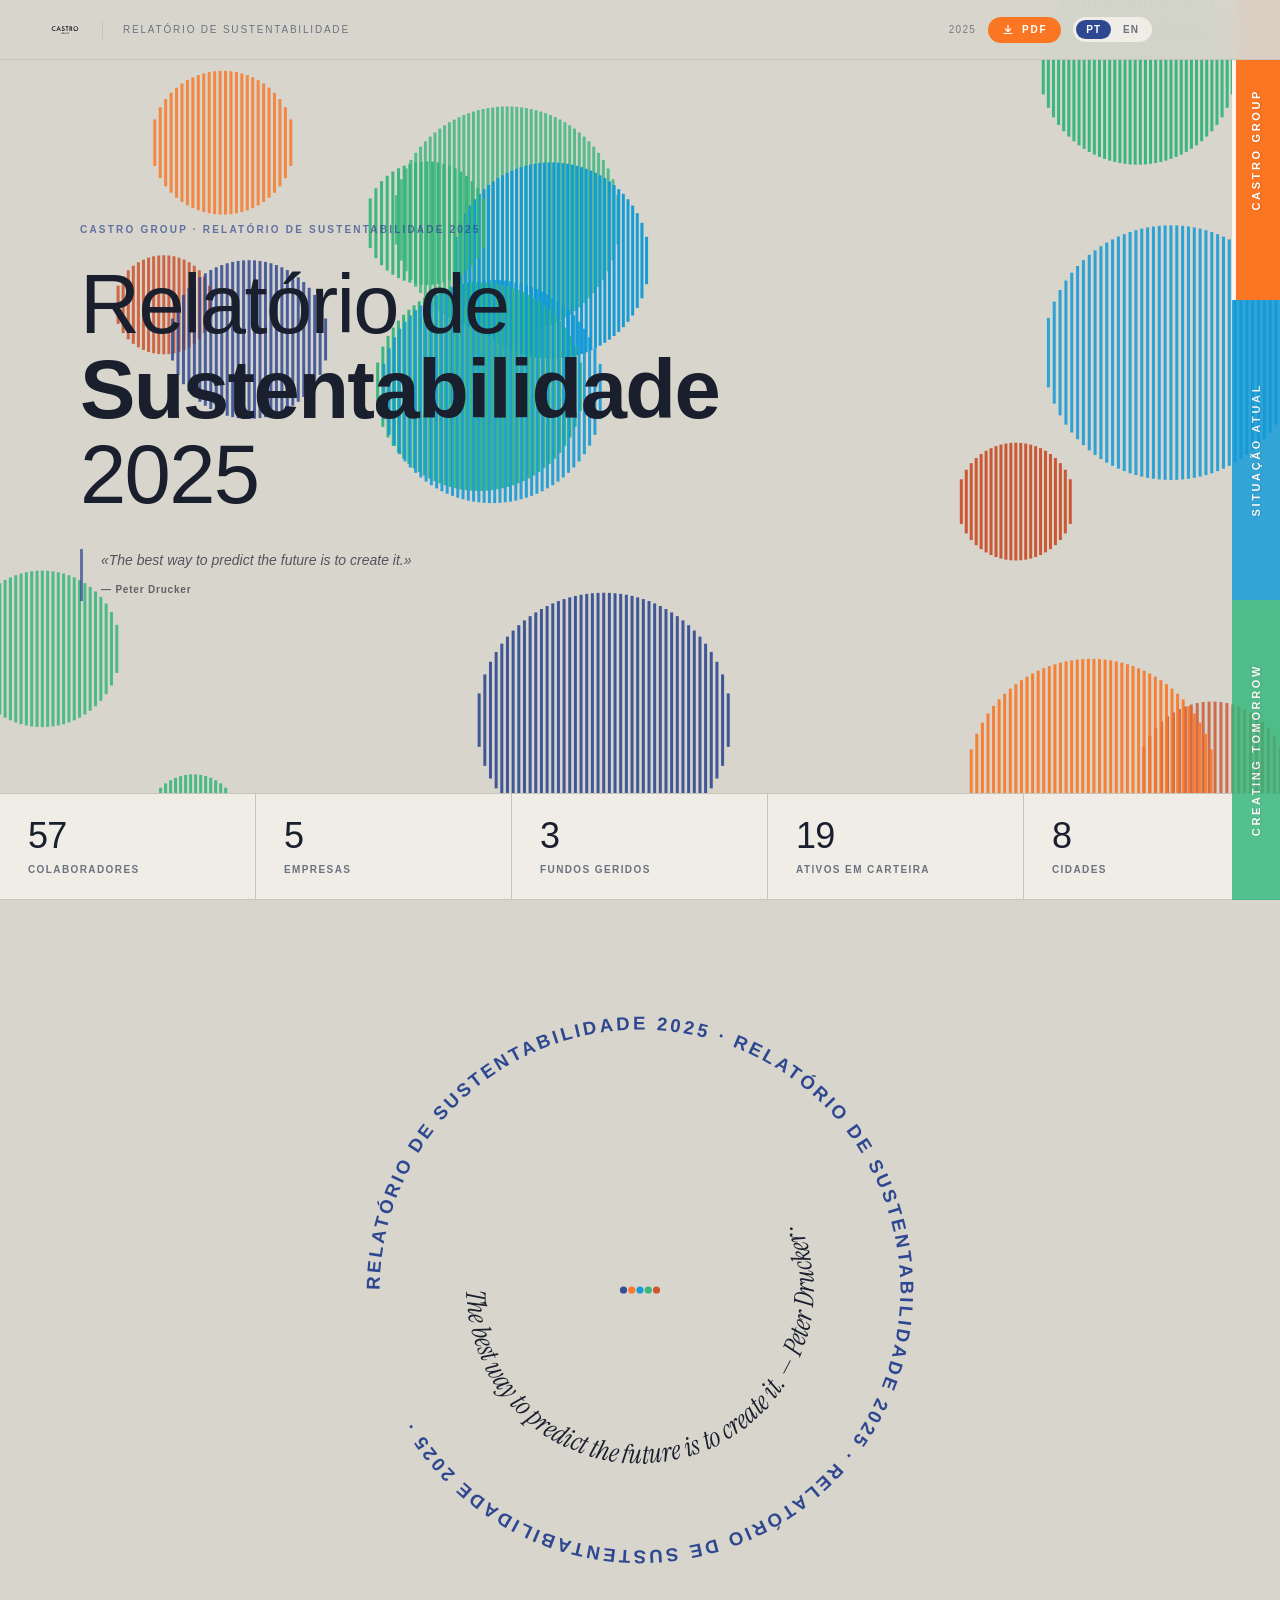
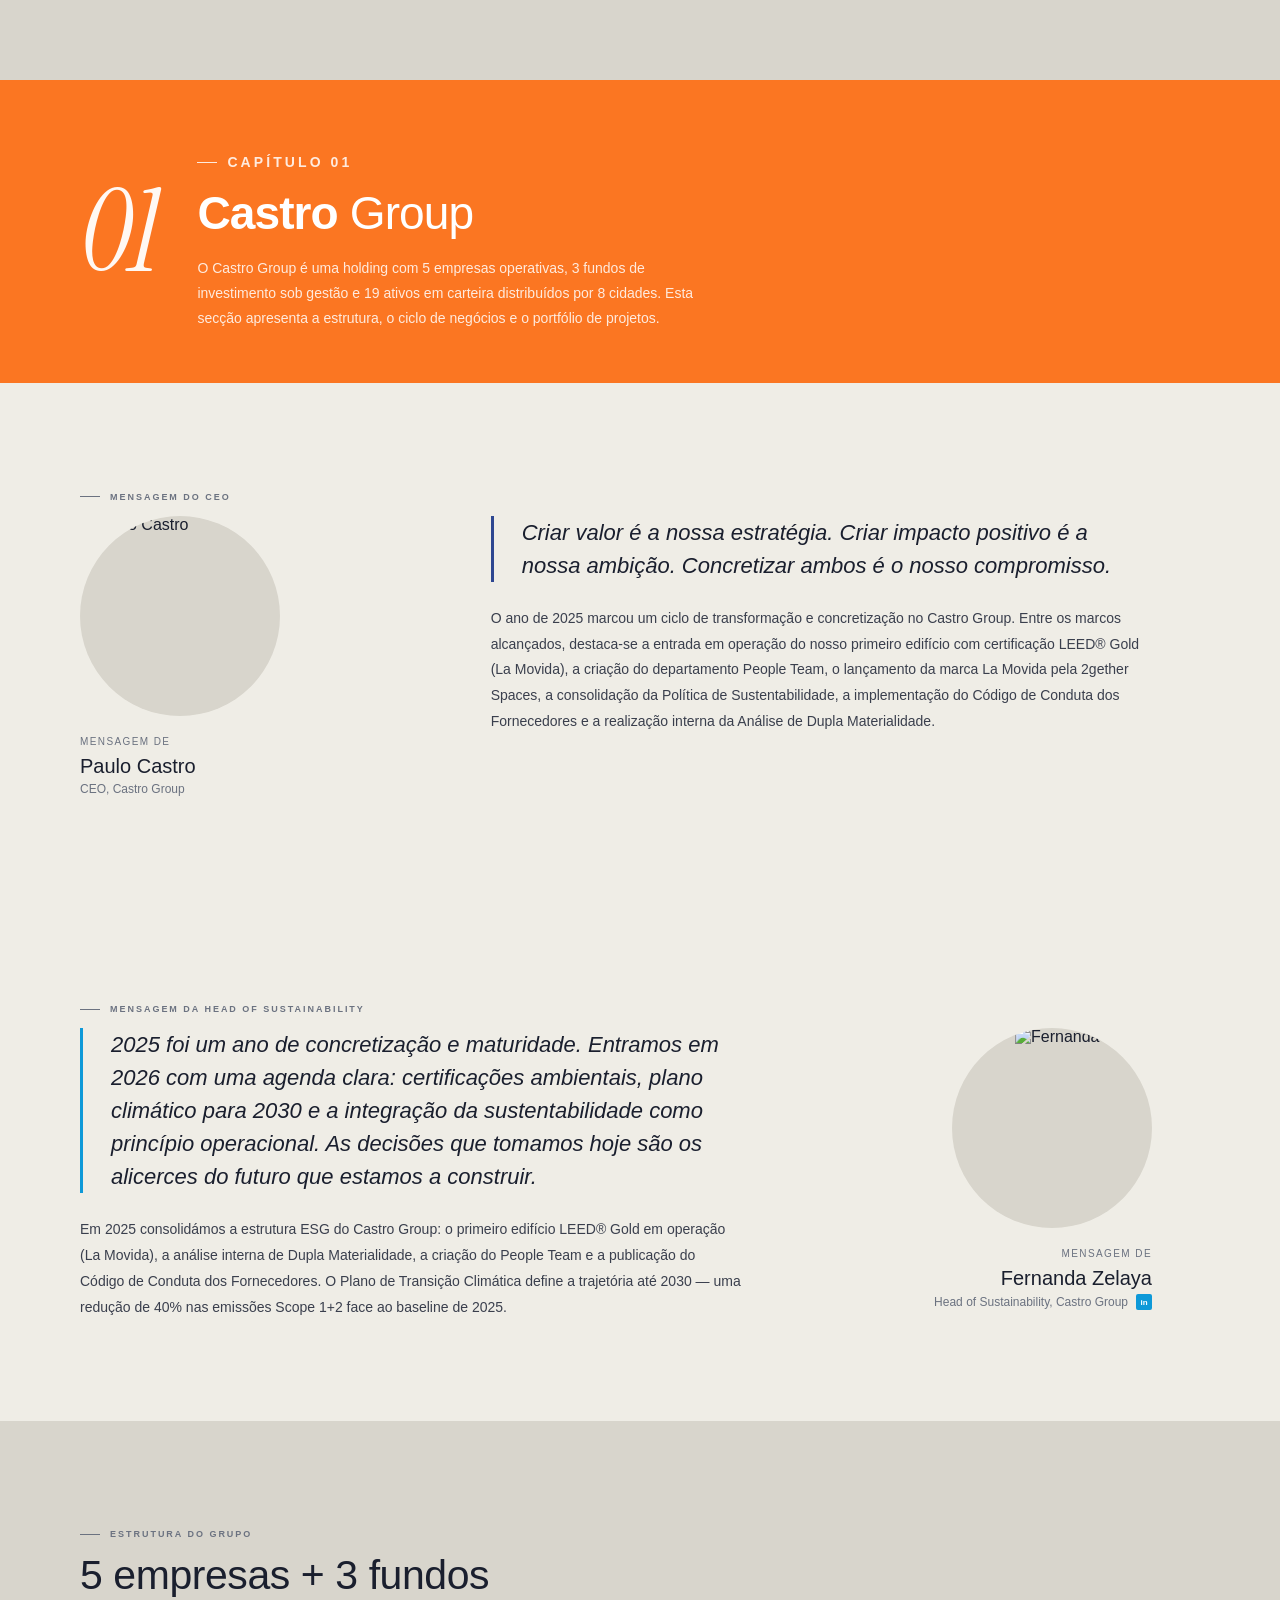
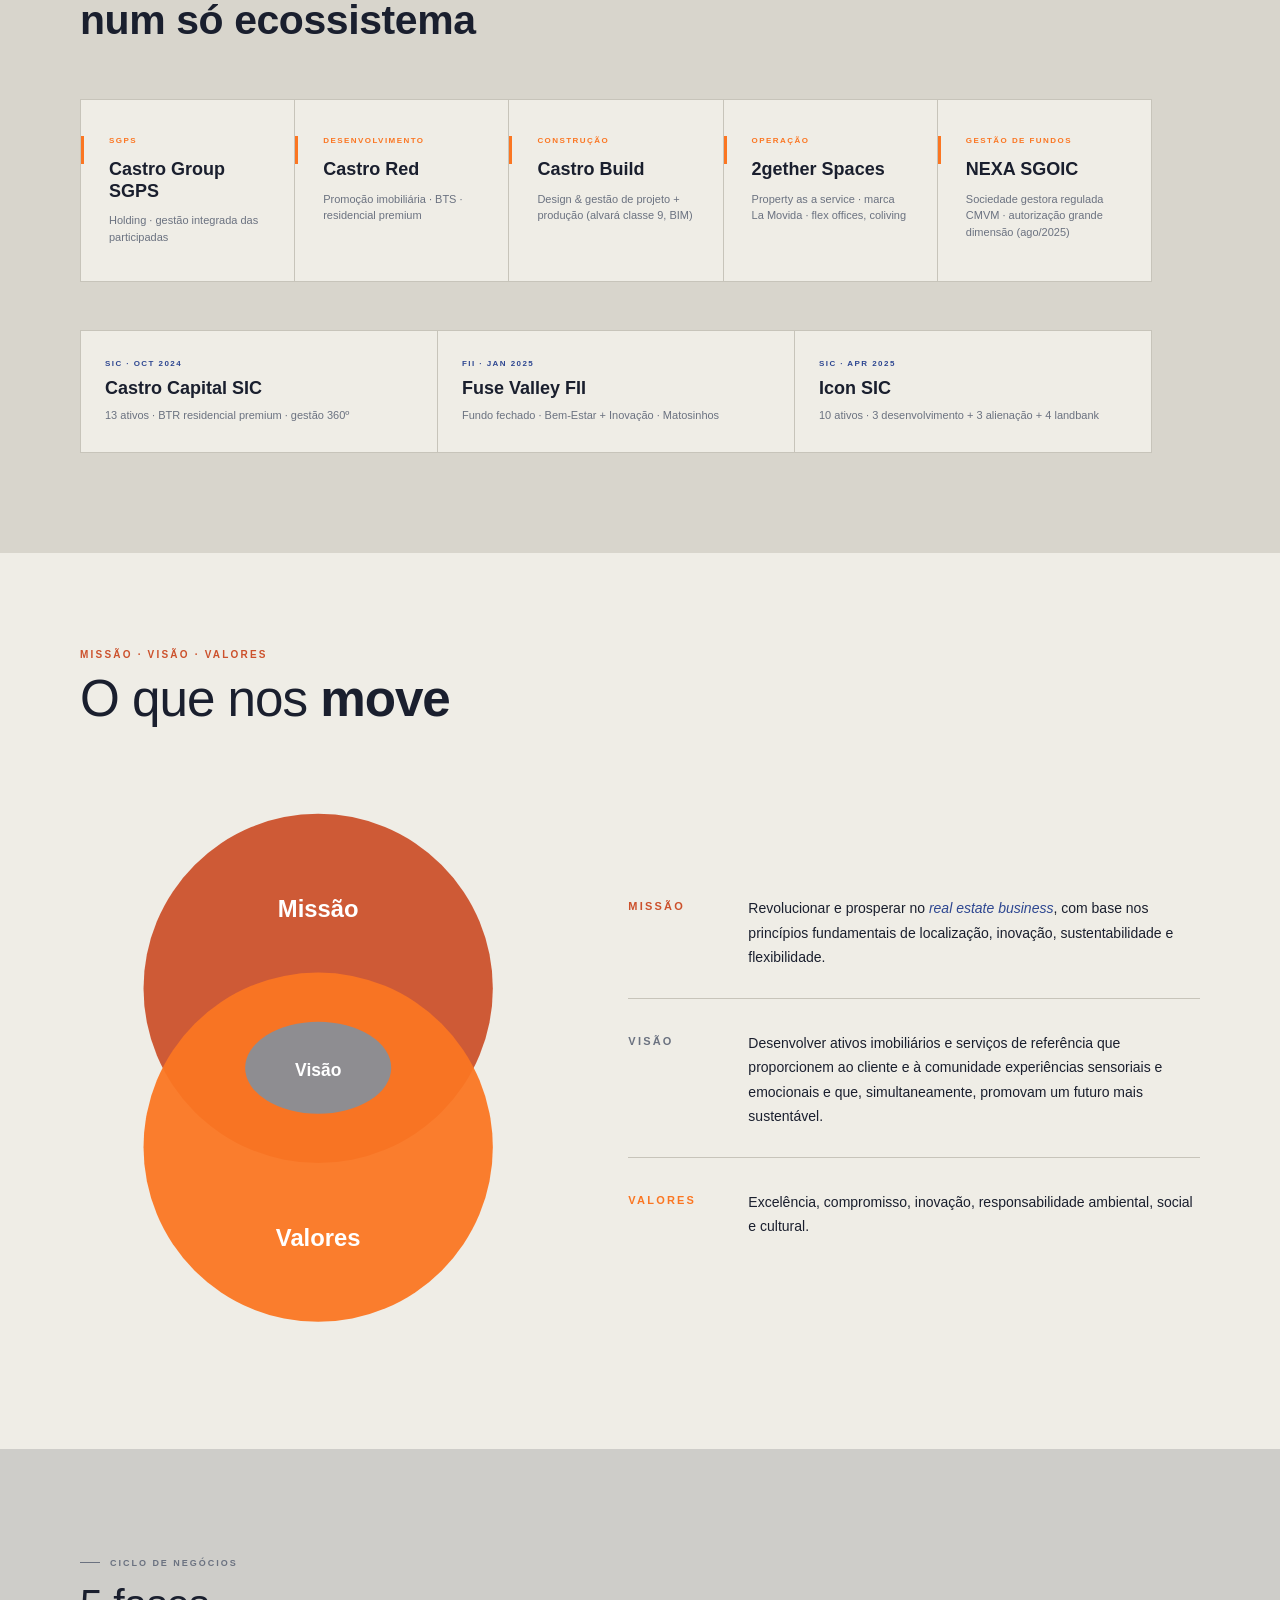
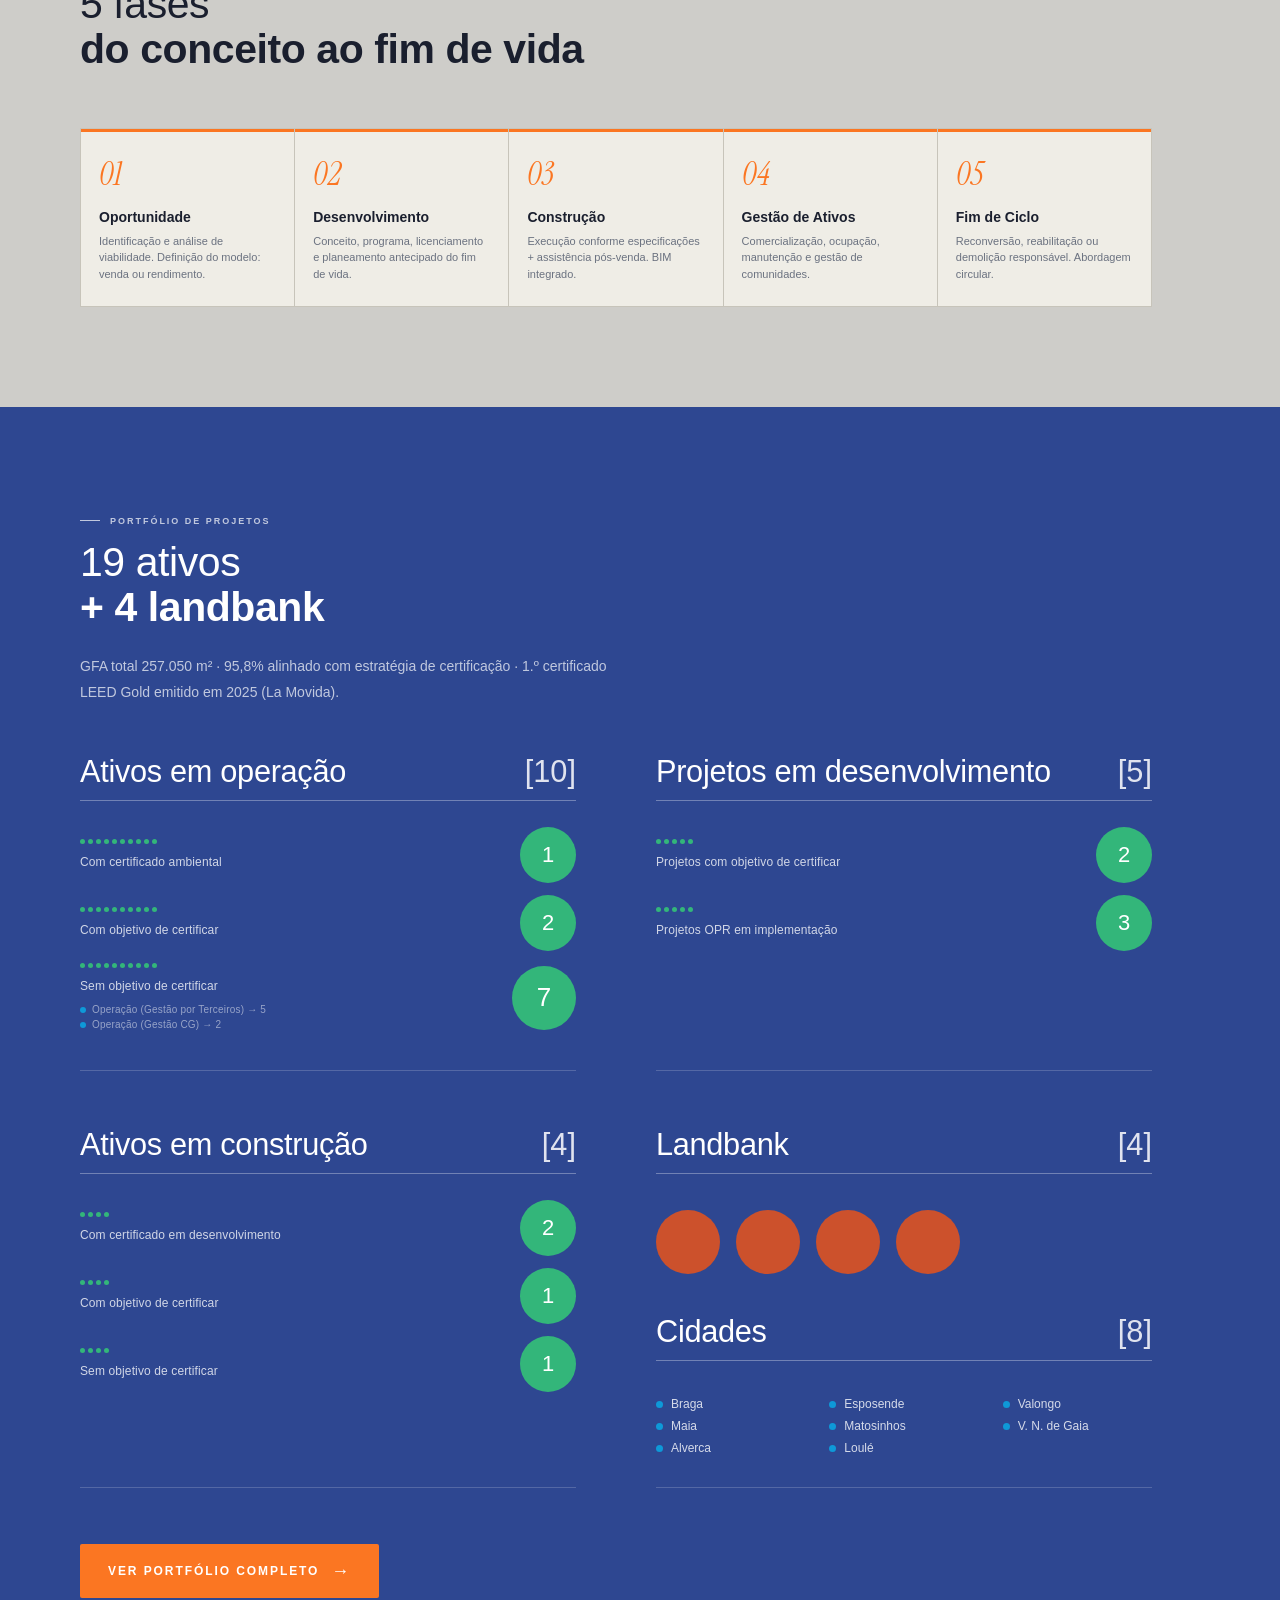
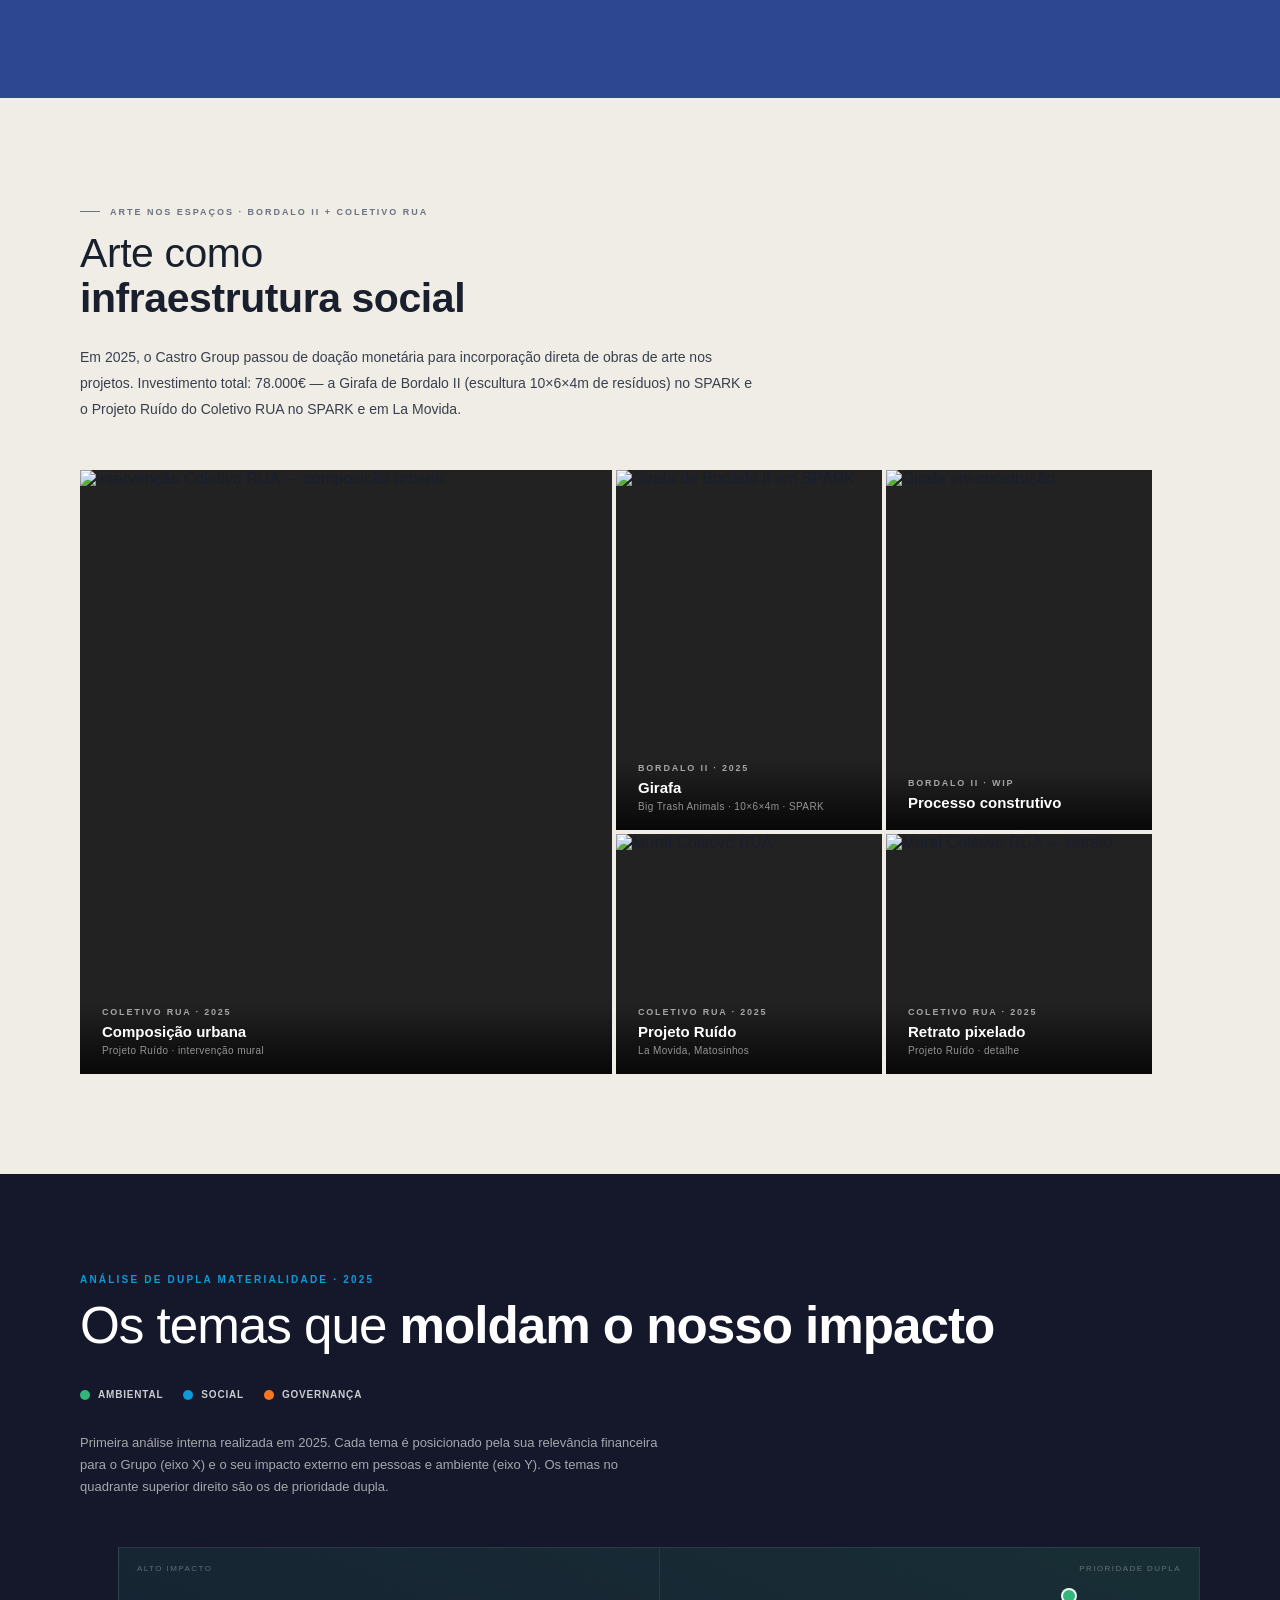
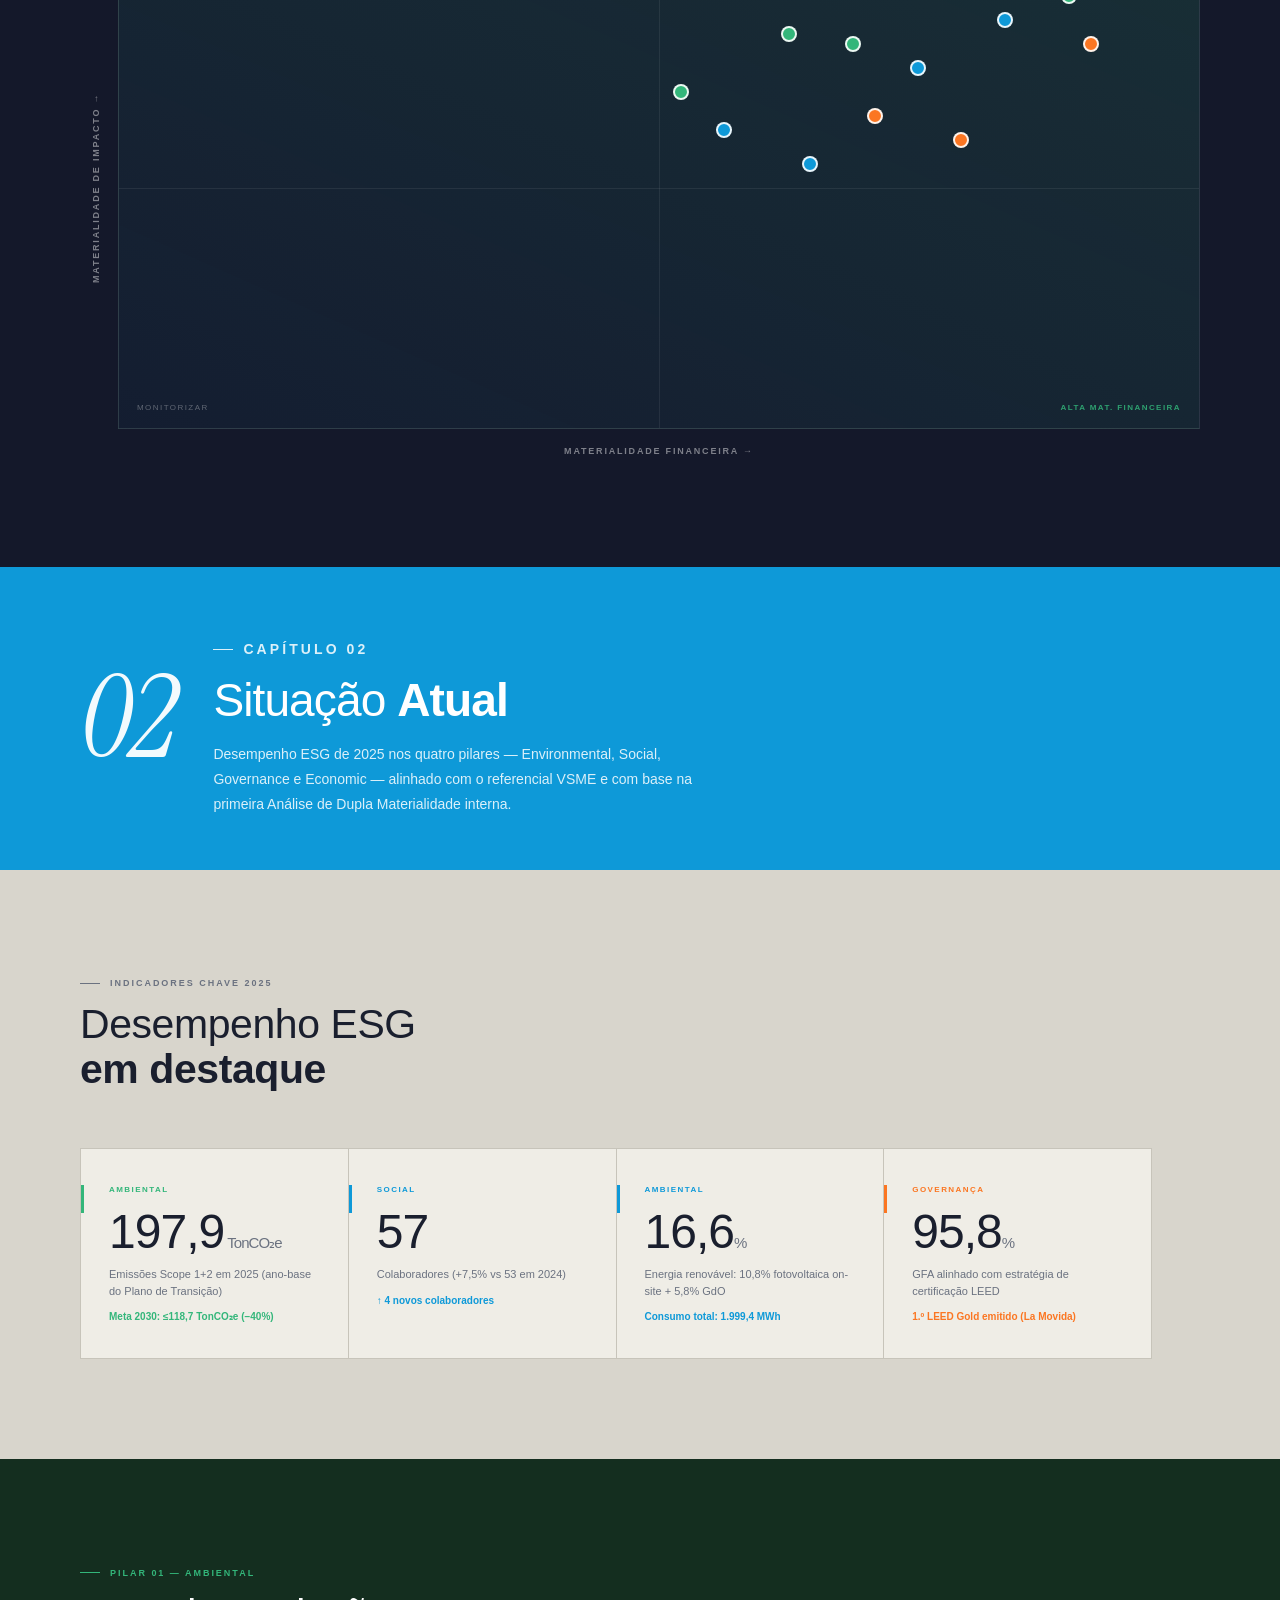
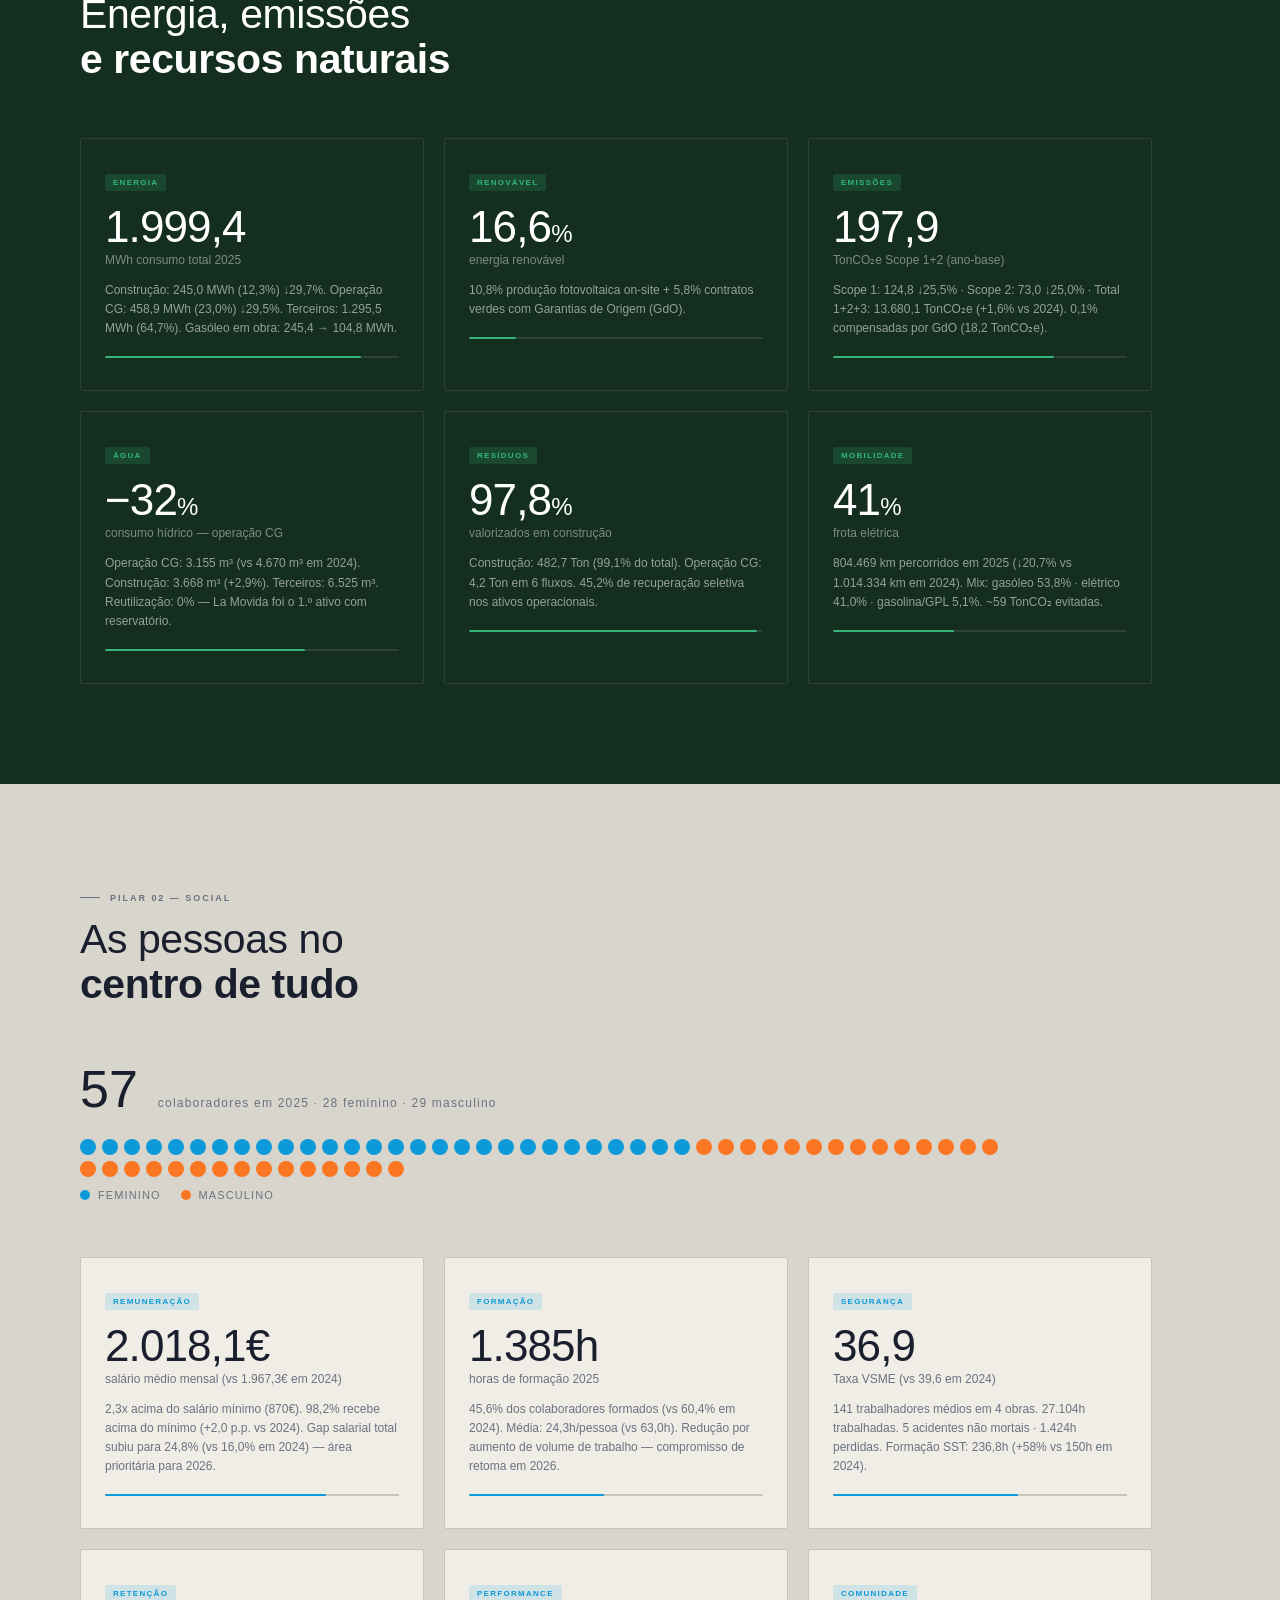
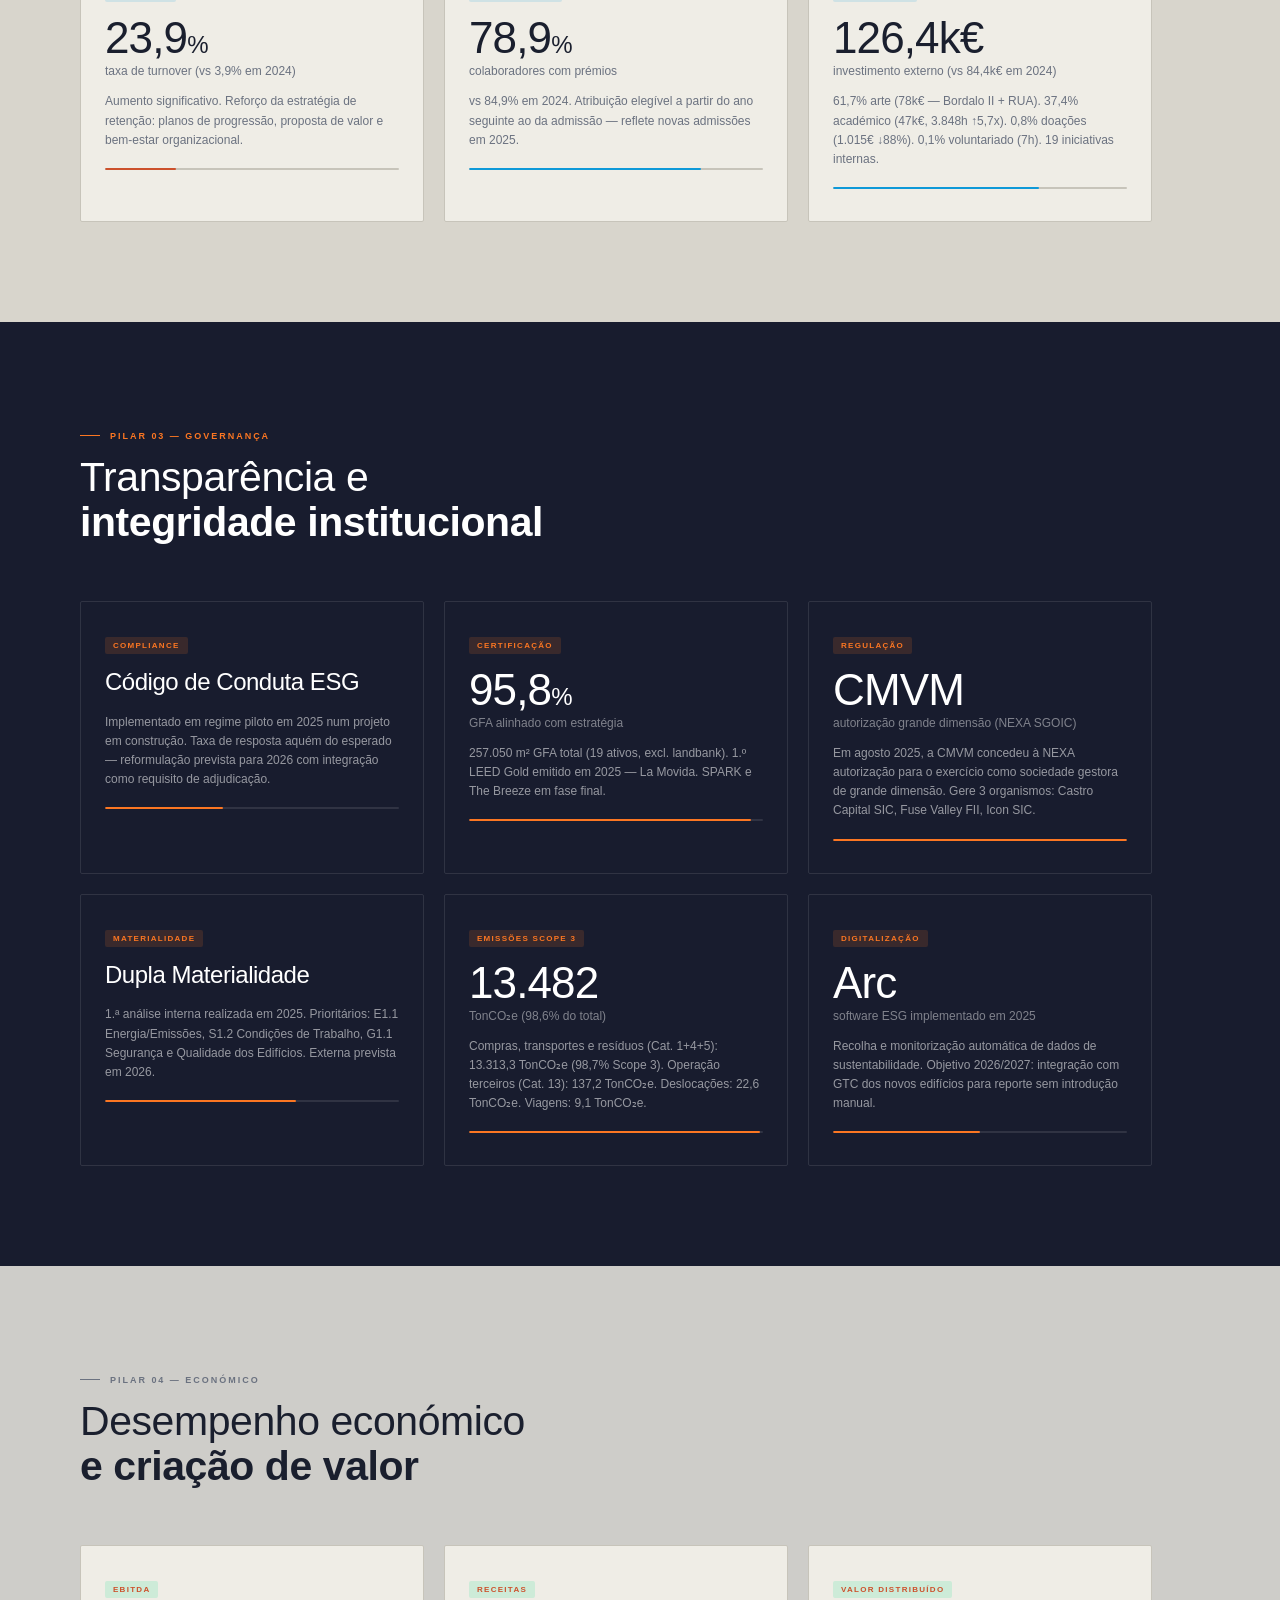
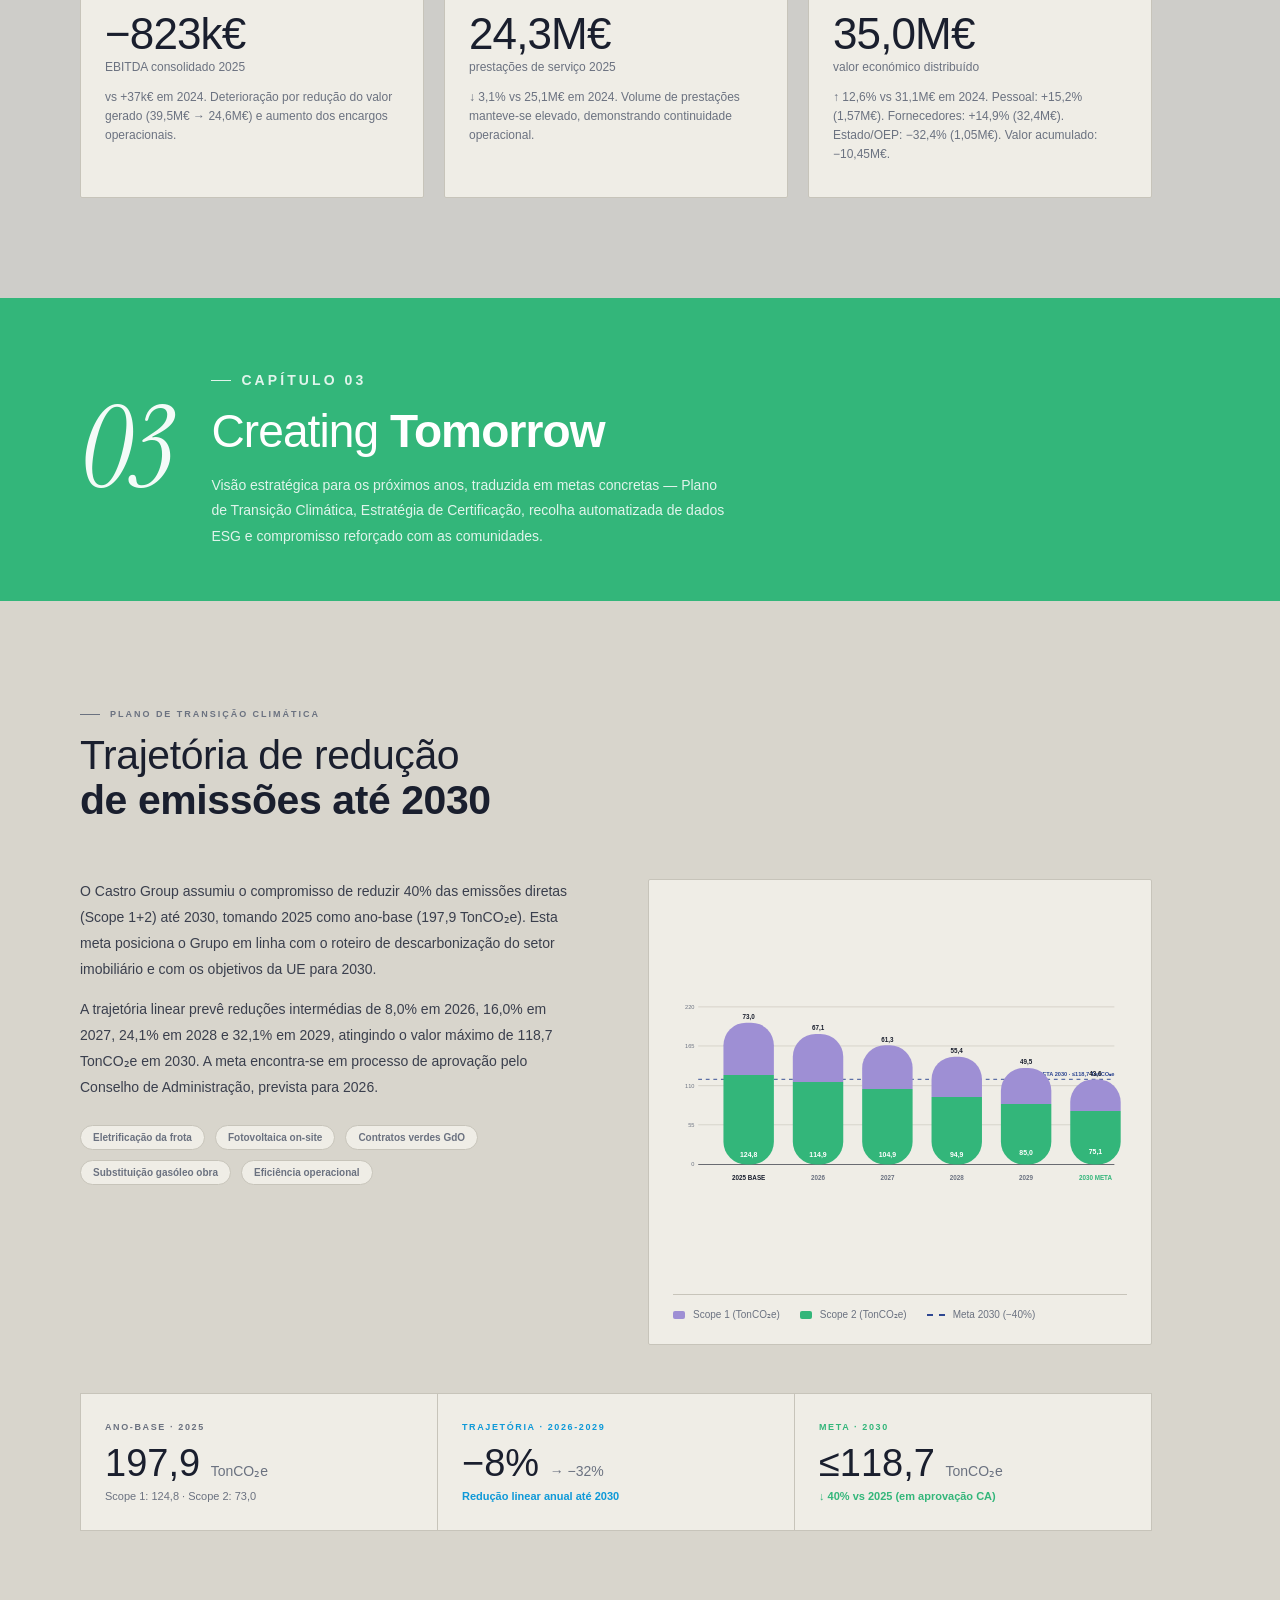
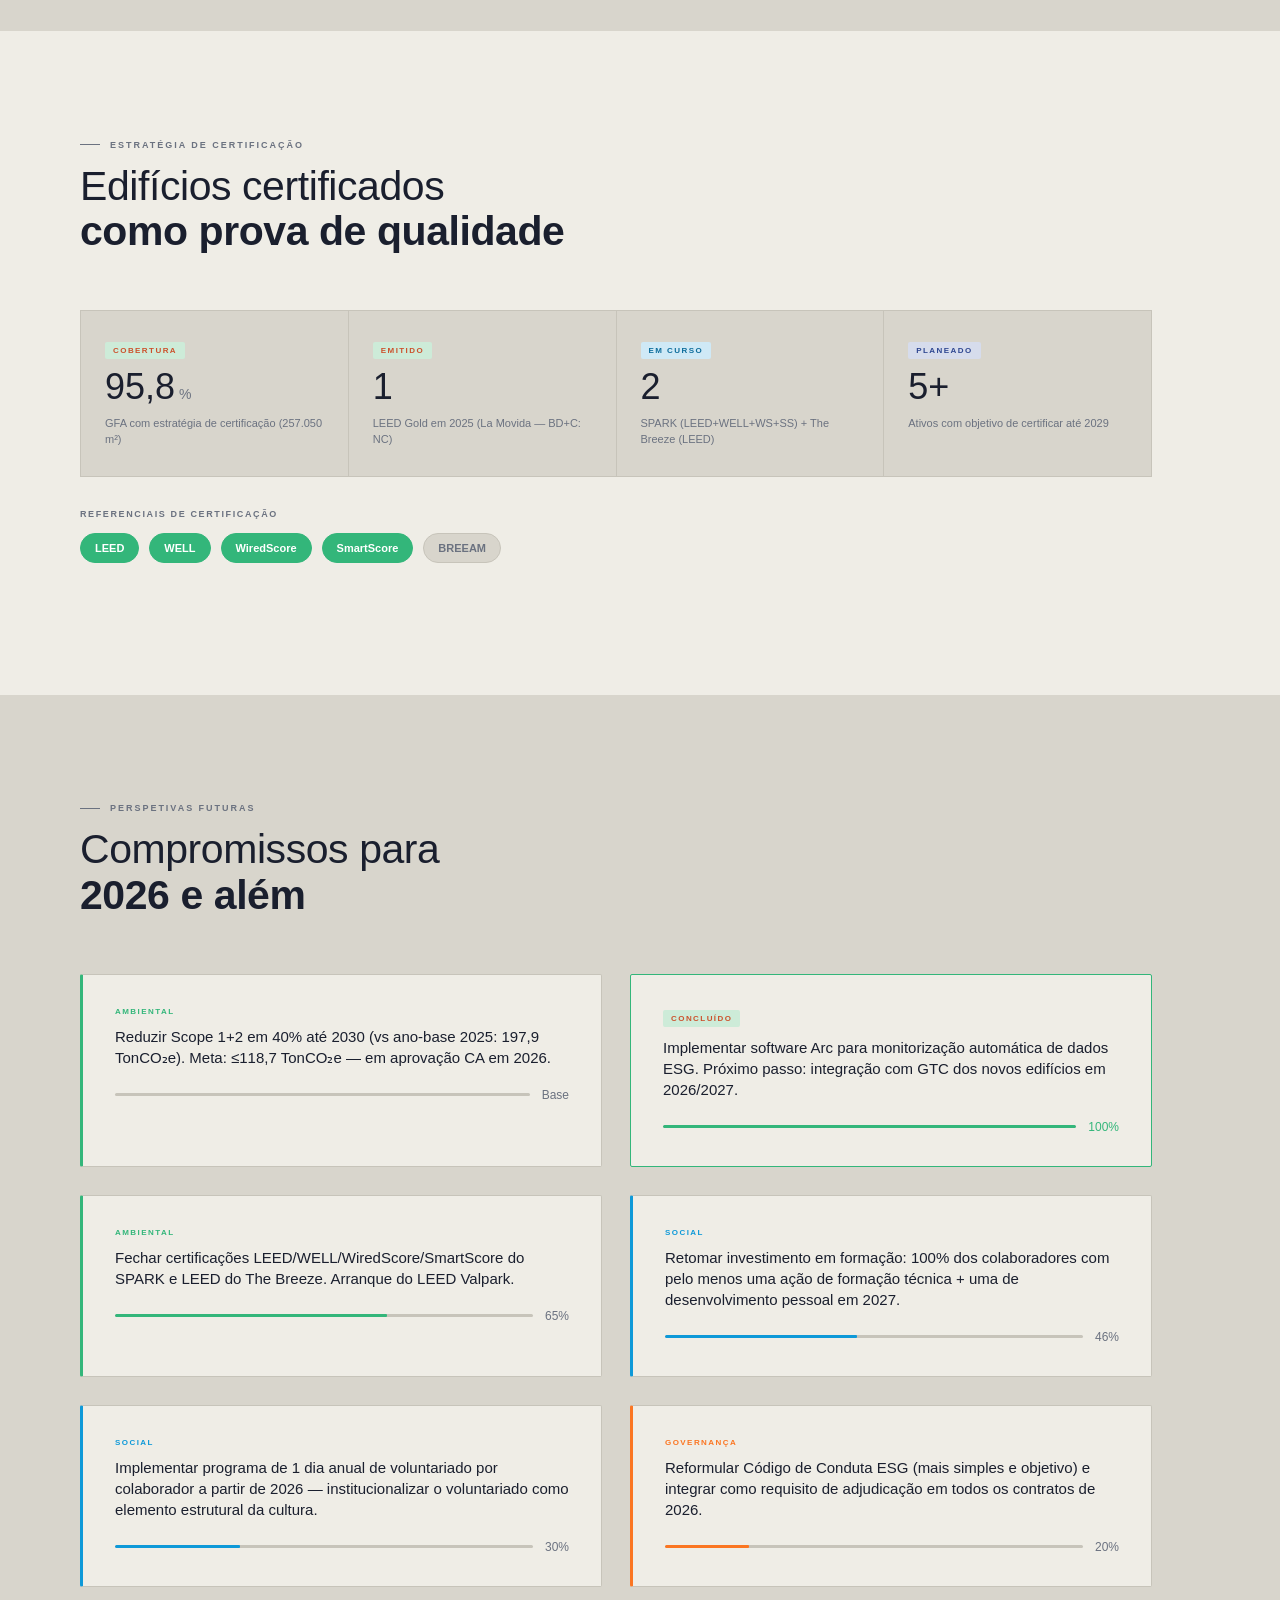
==== index-v2.html @ 4d0da0a4 "RS26 expansion: orbits, portfolio macro, pausa stage, MVV, content fixes Brand decisions resolved (B" ====
<!DOCTYPE html>
<html lang="pt">
<head>
<meta charset="UTF-8">
<meta name="viewport" content="width=device-width, initial-scale=1.0">
<title>Castro Group — Relatório de Sustentabilidade 2025</title>
<meta name="description" content="Relatório de Sustentabilidade 2025 do Castro Group. Estratégia ESG, plano de transição climática e portfólio certificado.">
<meta property="og:title" content="Castro Group — Relatório de Sustentabilidade 2025">
<meta property="og:description" content="Criar valor é a nossa estratégia. Criar impacto positivo é a nossa ambição.">
<meta property="og:type" content="website">
<link rel="preconnect" href="https://fonts.googleapis.com" crossorigin>
<link href="https://fonts.googleapis.com/css2?family=Instrument+Serif:ital@0;1&display=swap" rel="stylesheet">
<style>
/* ============================================================================
   CASTRO GROUP — RS26 DESIGN TOKENS
   Based on: uploads/brand guidelines/colors_and_type.css (May 2026)
   ========================================================================= */
*,*::before,*::after{box-sizing:border-box;margin:0;padding:0}

:root {
  /* BRAND FLAG */
  --cg-navy:     #2E4791;
  --cg-orange:   #FB7622;
  --cg-cyan:     #0E99D8;
  --cg-green:    #33B67A;
  --cg-rust:     #CC512C;

  /* NEUTRALS */
  --cg-putty:    #D8D5CC;
  --cg-putty-2:  #CECDC9;
  --cg-bone:     #EFEDE6;
  --cg-ink:      #1A1F2E;
  --cg-mid:      #6B7280;
  --cg-border:   #C7C4BA;
  --cg-border-soft: rgba(46, 71, 145, 0.18);

  /* DARK */
  --cg-dark:        #2E4791;
  --cg-dark-deep:   #1F3170;
  --cg-dark-ink:    #14182A;

  /* TAGS */
  --cg-tag-orange-bg: #FBE3D2; --cg-tag-orange-fg: #B0451A;
  --cg-tag-cyan-bg:   #CFE9F6; --cg-tag-cyan-fg:   #0C6C9B;
  --cg-tag-green-bg:  #CDEBD8; --cg-tag-green-fg:  #1D7E4F;
  --cg-tag-navy-bg:   #D6DCEC; --cg-tag-navy-fg:   #2E4791;
  --cg-tag-rust-bg:   #F0D2C5; --cg-tag-rust-fg:   #8E3A1F;

  /* ESG pillar tokens (remapped to RS26 flag in 2026 — legacy purple/lavender retired) */
  --cg-esg-social:     #0E99D8;  /* was #7C4DDB purple → now cg-cyan */
  --cg-esg-governance: #FB7622;  /* was #9E8FD4 lavender → now cg-orange */
  --cg-esg-economic:   #CC512C;  /* was #007A4A dark green → now cg-rust */

  /* MOTION */
  --cg-ease: cubic-bezier(0.4, 0, 0.2, 1);
  --cg-dur-fast: 0.15s;
  --cg-dur-base: 0.30s;
  --cg-dur-slow: 0.70s;
  --cg-dur-bar:  1.40s;
}

html { scroll-behavior: smooth; }
body {
  font-family: 'Helvetica Neue', Helvetica, Arial, sans-serif;
  background: var(--cg-putty);
  color: var(--cg-ink);
  overflow-x: hidden;
  -webkit-font-smoothing: antialiased;
}

/* ── NAV ───────────────────────────────────────────────────────────────── */
nav {
  position: fixed; top: 0; left: 0; right: 0; z-index: 100;
  display: flex; align-items: center; justify-content: space-between;
  padding: 0 48px; height: 60px;
  background: rgba(216, 213, 204, 0.94);
  backdrop-filter: blur(12px);
  border-bottom: 1px solid var(--cg-border);
  transition: all 0.3s;
}
nav.over-dark {
  background: rgba(46, 71, 145, 0.92);
  border-bottom-color: rgba(255,255,255,0.08);
}
nav.over-dark .nav-wordmark,
nav.over-dark .nav-year { color: #fff; }

.nav-left { display: flex; align-items: center; gap: 20px; }
.nav-logo { height: 34px; width: auto; display: block; }
nav.over-dark .nav-logo { filter: brightness(0) invert(1); }
.nav-sep { width: 1px; height: 18px; background: var(--cg-border); }
nav.over-dark .nav-sep { background: rgba(255,255,255,0.2); }
.nav-wordmark {
  font-size: 10px; letter-spacing: 0.18em; text-transform: uppercase;
  font-weight: 500; color: var(--cg-mid); white-space: nowrap;
}

.nav-right { display: flex; align-items: center; gap: 12px; }
.nav-pdf {
  display: inline-flex; align-items: center; gap: 8px;
  padding: 7px 14px; border-radius: 18px;
  background: var(--cg-orange); color: #fff;
  text-decoration: none;
  font-size: 10px; font-weight: 700; letter-spacing: 0.18em;
  text-transform: uppercase;
  transition: background 0.2s var(--cg-ease), transform 0.2s var(--cg-ease);
}
.nav-pdf:hover { background: #E36410; transform: translateY(-1px); }
.nav-pdf svg { width: 12px; height: 12px; }
nav.over-dark .nav-pdf { background: rgba(255,255,255,0.92); color: var(--cg-navy); }
.nav-year { font-size: 10px; letter-spacing: 0.12em; opacity: 0.5; color: var(--cg-ink); }
.lang-toggle {
  display: flex; gap: 2px;
  background: var(--cg-bone); border-radius: 20px; padding: 3px;
}
nav.over-dark .lang-toggle { background: rgba(255,255,255,0.12); }
.lang-btn {
  font-size: 10px; font-weight: 600; letter-spacing: 0.1em; text-transform: uppercase;
  padding: 4px 10px; border-radius: 16px; border: none; cursor: pointer;
  background: transparent; color: var(--cg-mid);
  transition: all 0.2s;
}
.lang-btn.active { background: var(--cg-navy); color: #fff; }
nav.over-dark .lang-btn.active { background: #fff; color: var(--cg-navy); }

/* ── HERO — RS26 cover ─────────────────────────────────────────────────── */
#hero {
  background: var(--cg-putty);
  min-height: 100vh;
  position: relative;
  overflow: hidden;
  display: grid;
  grid-template-rows: 1fr auto;
}
#kaleidoscope {
  position: absolute; inset: 0;
  width: 100%; height: 100%;
  z-index: 0;
  pointer-events: none;
}
.hero-content {
  position: relative; z-index: 2;
  padding: 120px 80px 60px;
  display: flex; flex-direction: column;
  justify-content: center;
  max-width: 1100px;
}
.hero-eyebrow {
  font-size: 10px; font-weight: 600; letter-spacing: 0.22em;
  text-transform: uppercase; color: var(--cg-navy); opacity: 0.7;
  margin-bottom: 28px;
}
.hero-title {
  font-family: 'Helvetica Neue', Helvetica, Arial, sans-serif;
  font-size: clamp(48px, 6.5vw, 96px);
  font-weight: 300; line-height: 1.02; letter-spacing: -0.02em;
  color: var(--cg-ink);
  max-width: 900px;
  margin-bottom: 32px;
}
.hero-title strong { font-weight: 700; }
.hero-quote {
  font-size: 14px; line-height: 1.7; color: var(--cg-ink); opacity: 0.7;
  max-width: 380px; font-style: italic;
  border-left: 3px solid var(--cg-navy); padding-left: 18px;
  margin-bottom: 28px;
}
.hero-quote-attr {
  display: inline-block; margin-top: 8px;
  font-style: normal; font-weight: 600;
  font-size: 10px; letter-spacing: 0.08em; opacity: 0.9;
}

/* Hero stats strip — chapter rail handles chapter navigation now */
.hero-stats {
  position: relative; z-index: 2;
  display: grid; grid-template-columns: repeat(5, 1fr);
  background: var(--cg-bone);
  border-top: 1px solid var(--cg-border);
  border-bottom: 1px solid var(--cg-border);
}
.hero-stat {
  padding: 24px 28px;
  border-right: 1px solid var(--cg-border);
}
.hero-stat:last-child { border-right: none; }
.hero-stat-val {
  font-size: 36px; font-weight: 300; color: var(--cg-ink);
  line-height: 1; letter-spacing: -0.02em;
}
.hero-stat-label {
  font-size: 10px; font-weight: 600; letter-spacing: 0.14em;
  text-transform: uppercase; color: var(--cg-mid);
  margin-top: 10px;
}

/* ── SECTION COMMONS ───────────────────────────────────────────────────── */
.section {
  padding: 100px 80px;
  position: relative;
}
.section-inner { max-width: 1240px; margin: 0 auto; }
.section.bone { background: var(--cg-bone); }
.section.putty-2 { background: var(--cg-putty-2); }
.section.navy { background: var(--cg-navy); color: #fff; }
.section.navy .eyebrow { color: rgba(255,255,255,0.85); }
.section.navy .heading { color: #fff; }
.section.navy .body { color: rgba(255,255,255,0.75); }

.eyebrow {
  font-size: 9px; font-weight: 600; letter-spacing: 0.22em;
  text-transform: uppercase; color: var(--cg-mid);
  margin-bottom: 14px;
  display: inline-flex; align-items: center; gap: 10px;
}
.eyebrow::before {
  content: ''; width: 20px; height: 1px; background: currentColor;
}
.heading {
  font-size: clamp(28px, 3.2vw, 48px);
  font-weight: 300; line-height: 1.1;
  max-width: 640px; margin-bottom: 56px;
  color: var(--cg-ink);
  letter-spacing: -0.01em;
}
.heading strong { font-weight: 700; }
.body { font-size: 14px; line-height: 1.85; color: #3A3F4D; }

/* Full-bleed colored band between chapters (RS26 signature) */
.chapter-band {
  width: 100%;
  padding: 52px 80px;
  display: grid; grid-template-columns: auto 1fr;
  gap: 40px; align-items: center;
  border-radius: 0;
}
.chapter-band.orange  { background: var(--cg-orange); }
.chapter-band.cyan    { background: var(--cg-cyan); }
.chapter-band.green   { background: var(--cg-green); }
.chapter-band .num {
  font-family: 'Instrument Serif', serif; font-style: italic;
  font-size: clamp(72px, 9vw, 120px); font-weight: 400;
  line-height: 0.85; color: rgba(255,255,255,0.95);
  letter-spacing: -0.02em;
}
.chapter-band h2 {
  font-size: clamp(28px, 3.6vw, 48px);
  font-weight: 300; line-height: 1.05; color: #fff;
  letter-spacing: -0.02em;
}
.chapter-band h2 strong { font-weight: 700; }
.chapter-band p {
  font-size: 14px; line-height: 1.8;
  color: rgba(255,255,255,0.85);
  max-width: 520px; margin-top: 18px;
}

/* ── KPI CARDS ─────────────────────────────────────────────────────────── */
.kpi-row {
  display: grid; grid-template-columns: repeat(4, 1fr);
  gap: 1px; background: var(--cg-border);
  border: 1px solid var(--cg-border);
}
.kpi-card {
  background: var(--cg-bone); padding: 36px 28px;
  cursor: pointer; transition: background 0.2s; position: relative;
}
.kpi-card:hover { background: #f5f3ec; }
.kpi-stripe {
  position: absolute; left: 0; top: 36px;
  width: 3px; height: 28px;
}
.kpi-tag {
  font-size: 8px; font-weight: 700; letter-spacing: 0.18em;
  text-transform: uppercase; margin-bottom: 14px;
}
.kpi-num {
  font-size: 48px; font-weight: 300; line-height: 1;
  color: var(--cg-ink); letter-spacing: -0.02em;
}
.kpi-unit { font-size: 15px; color: var(--cg-mid); }
.kpi-desc { font-size: 11px; color: var(--cg-mid); margin-top: 10px; line-height: 1.5; }
.kpi-delta { font-size: 10px; font-weight: 600; margin-top: 12px; }

/* ── METRIC CARDS ──────────────────────────────────────────────────────── */
.metrics-grid {
  display: grid; grid-template-columns: repeat(3, 1fr); gap: 20px;
}
.metric-card {
  padding: 32px 24px; border-radius: 2px;
  cursor: pointer; transition: all 0.2s; position: relative;
}
.metric-card.dark {
  border: 1px solid rgba(255,255,255,0.10);
}
.metric-card.dark:hover {
  background: rgba(255,255,255,0.05);
  border-color: rgba(255,255,255,0.22);
}
.metric-card.light {
  border: 1px solid var(--cg-border); background: var(--cg-bone);
}
.metric-card.light:hover { background: #f4f1ea; border-color: #b0ada4; }
.metric-pill {
  display: inline-block; font-size: 8px; font-weight: 700;
  letter-spacing: 0.16em; text-transform: uppercase;
  padding: 4px 8px; border-radius: 2px; margin-bottom: 14px;
}
.metric-big { font-size: 44px; font-weight: 300; line-height: 1; margin-bottom: 4px; letter-spacing: -0.02em; }
.metric-card.dark .metric-big { color: #fff; }
.metric-card.light .metric-big { color: var(--cg-ink); }
.metric-unit { font-size: 12px; font-weight: 400; }
.metric-card.dark .metric-unit { color: rgba(255,255,255,0.45); }
.metric-card.light .metric-unit { color: var(--cg-mid); }
.metric-desc-text { font-size: 12px; line-height: 1.6; margin-top: 14px; }
.metric-card.dark .metric-desc-text { color: rgba(255,255,255,0.55); }
.metric-card.light .metric-desc-text { color: var(--cg-mid); }
.bar-track {
  height: 2px; border-radius: 1px; margin-top: 18px; overflow: hidden;
}
.metric-card.dark .bar-track { background: rgba(255,255,255,0.10); }
.metric-card.light .bar-track { background: var(--cg-border); }
.bar-fill {
  height: 100%; border-radius: 1px; width: 0%;
  transition: width 1.4s var(--cg-ease);
}

/* ── PORTFOLIO PHOTO GRID ──────────────────────────────────────────────── */
.portfolio-grid {
  display: grid;
  grid-template-columns: repeat(4, 1fr);
  gap: 4px;
  margin-top: 48px;
}
.photo-card {
  position: relative; overflow: hidden; cursor: zoom-in;
  background: #222; aspect-ratio: 4/5;
}
.photo-card.wide { grid-column: span 2; aspect-ratio: 8/5; }
.photo-card.tall { grid-row: span 2; aspect-ratio: 4/10; }
.photo-card img {
  width: 100%; height: 100%; object-fit: cover;
  transition: transform 0.6s ease;
  display: block;
}
.photo-card:hover img { transform: scale(1.04); }
.photo-card-overlay {
  position: absolute; inset: 0;
  background: linear-gradient(to top, rgba(0,0,0,0.72) 0%, transparent 55%);
  display: flex; flex-direction: column; justify-content: flex-end;
  padding: 18px;
}
.photo-card-name { font-size: 13px; font-weight: 600; color: #fff; margin-bottom: 4px; line-height: 1.2; }
.photo-card-meta { font-size: 10px; color: rgba(255,255,255,0.62); letter-spacing: 0.04em; }
.photo-card-badge {
  position: absolute; top: 12px; left: 12px;
  font-size: 8px; font-weight: 700; letter-spacing: 0.14em; text-transform: uppercase;
  padding: 4px 8px; border-radius: 2px; color: #fff;
}
.photo-card-badge.construction { background: var(--cg-cyan); }
.photo-card-badge.project { background: var(--cg-navy); }
.photo-card-badge.operation { background: var(--cg-green); }
.photo-card-badge.concept { background: var(--cg-rust); }
.photo-card-badge.landbank { background: var(--cg-mid); }

/* Landbank chips row */
.landbank-row {
  display: flex; gap: 12px; flex-wrap: wrap;
  margin-top: 32px; padding-top: 28px;
  border-top: 1px solid rgba(255,255,255,0.1);
}
.landbank-chip {
  font-size: 11px; font-weight: 600;
  padding: 8px 14px; border-radius: 24px;
  background: rgba(255,255,255,0.08); color: rgba(255,255,255,0.85);
  border: 1px solid rgba(255,255,255,0.12);
  letter-spacing: 0.04em;
}
.landbank-chip::before {
  content: ''; display: inline-block;
  width: 6px; height: 6px; border-radius: 50%;
  background: var(--cg-rust); margin-right: 8px;
  vertical-align: middle;
}

/* ── ARTE NOS ESPAÇOS ──────────────────────────────────────────────────── */
.arte-grid {
  display: grid; grid-template-columns: 2fr 1fr 1fr;
  grid-template-rows: 360px 240px;
  gap: 4px; margin-top: 48px;
}
.arte-card {
  position: relative; overflow: hidden;
  background: #222;
}
.arte-card.hero { grid-row: span 2; }
.arte-card img {
  width: 100%; height: 100%; object-fit: cover;
  transition: transform 0.6s ease;
}
.arte-card:hover img { transform: scale(1.03); }
.arte-card-caption {
  position: absolute; bottom: 0; left: 0; right: 0;
  background: linear-gradient(to top, rgba(0,0,0,0.78), transparent 80%);
  padding: 22px 22px 18px;
  color: #fff;
}
.arte-card-author {
  font-size: 9px; font-weight: 700; letter-spacing: 0.2em;
  text-transform: uppercase; color: rgba(255,255,255,0.6); margin-bottom: 6px;
}
.arte-card-title { font-size: 15px; font-weight: 600; line-height: 1.2; }
.arte-card-meta { font-size: 10px; color: rgba(255,255,255,0.55); margin-top: 4px; letter-spacing: 0.04em; }

@media (max-width: 1024px) {
  .portfolio-grid { grid-template-columns: repeat(2, 1fr); }
  .photo-card.wide { grid-column: span 2; }
  .photo-card.tall { grid-row: auto; aspect-ratio: 4/5; }
  .arte-grid { grid-template-columns: 1fr 1fr; grid-template-rows: 280px 240px 240px; }
  .arte-card.hero { grid-row: auto; grid-column: span 2; }
}
@media (max-width: 640px) {
  .portfolio-grid { grid-template-columns: 1fr; }
  .photo-card.wide, .photo-card.tall { grid-column: auto; grid-row: auto; aspect-ratio: 4/3; }
  .arte-grid { grid-template-columns: 1fr; grid-template-rows: auto; }
  .arte-card { aspect-ratio: 4/3; }
}

/* ── ANIMATIONS ────────────────────────────────────────────────────────── */
.fade-up { opacity: 0; transform: translateY(24px); transition: opacity 0.7s ease, transform 0.7s ease; }
.fade-up.visible { opacity: 1; transform: translateY(0); }
.stagger > * { opacity: 0; transform: translateY(18px); transition: opacity 0.55s ease, transform 0.55s ease; }
.stagger.visible > *:nth-child(1) { opacity:1;transform:none;transition-delay:0s }
.stagger.visible > *:nth-child(2) { opacity:1;transform:none;transition-delay:0.07s }
.stagger.visible > *:nth-child(3) { opacity:1;transform:none;transition-delay:0.14s }
.stagger.visible > *:nth-child(4) { opacity:1;transform:none;transition-delay:0.21s }
.stagger.visible > *:nth-child(5) { opacity:1;transform:none;transition-delay:0.28s }
.stagger.visible > *:nth-child(6) { opacity:1;transform:none;transition-delay:0.35s }
.stagger.visible > *:nth-child(7) { opacity:1;transform:none;transition-delay:0.42s }
.stagger.visible > *:nth-child(8) { opacity:1;transform:none;transition-delay:0.49s }

/* ── DOUBLE MATERIALITY MATRIX ────────────────────────────────────────── */
.mm-section {
  background: var(--cg-dark-ink);
  color: #fff;
  padding: 100px 80px;
}
.mm-section-inner { max-width: 1240px; margin: 0 auto; }
.mm-eyebrow {
  font-size: 10px; font-weight: 700; letter-spacing: 0.22em;
  text-transform: uppercase; color: var(--cg-cyan);
  margin-bottom: 14px;
}
.mm-section h2 {
  font-size: clamp(32px, 4vw, 56px);
  font-weight: 300; line-height: 1.05; letter-spacing: -0.02em;
  color: #fff; margin-bottom: 12px;
}
.mm-section h2 strong { font-weight: 700; }
.mm-section .mm-sub {
  font-size: 13px; line-height: 1.7;
  color: rgba(255,255,255,0.62);
  max-width: 600px; margin-bottom: 48px;
}
.mm-head {
  display: flex; justify-content: space-between; align-items: flex-end;
  flex-wrap: wrap; gap: 24px; margin-bottom: 32px;
}
.mm-legend { display: flex; gap: 20px; flex-wrap: wrap; }
.mm-legend-item {
  display: inline-flex; align-items: center; gap: 8px;
  font-size: 10px; letter-spacing: 0.08em;
  text-transform: uppercase; font-weight: 600;
  color: rgba(255,255,255,0.78);
}
.mm-legend-dot { width: 10px; height: 10px; border-radius: 50%; }
.mm-grid {
  display: grid;
  grid-template-columns: 32px 1fr;
  grid-template-rows: 1fr 32px;
  gap: 6px;
  height: 520px;
}
.mm-yaxis-label {
  writing-mode: vertical-rl; transform: rotate(180deg);
  display: flex; align-items: center; justify-content: center;
  font-size: 9px; font-weight: 600; letter-spacing: 0.20em;
  text-transform: uppercase; color: rgba(255,255,255,0.45);
}
.mm-xaxis-label {
  grid-column: 2 / 3; grid-row: 2 / 3;
  display: flex; align-items: center; justify-content: center;
  font-size: 9px; font-weight: 600; letter-spacing: 0.20em;
  text-transform: uppercase; color: rgba(255,255,255,0.45);
}
.mm-plot {
  position: relative;
  background: linear-gradient(to top right, rgba(14,153,216,0.04) 0%, rgba(51,182,122,0.14) 100%);
  border: 1px solid rgba(255,255,255,0.10);
  overflow: visible;
}
.mm-plot::before, .mm-plot::after {
  content: ''; position: absolute; background: rgba(255,255,255,0.07);
}
.mm-plot::before { top: 0; bottom: 0; left: 50%; width: 1px; }
.mm-plot::after  { left: 0; right: 0; top: 50%; height: 1px; }
.mm-quad-label {
  position: absolute; font-size: 8px; letter-spacing: 0.18em;
  text-transform: uppercase; color: rgba(255,255,255,0.32);
  padding: 8px 10px; pointer-events: none;
}
.mm-quad-tl { top: 8px; left: 8px; }
.mm-quad-tr { top: 8px; right: 8px; }
.mm-quad-bl { bottom: 8px; left: 8px; }
.mm-quad-br { bottom: 8px; right: 8px; color: rgba(51,182,122,0.85); font-weight: 700; }
.mm-point {
  position: absolute;
  width: 16px; height: 16px; border-radius: 50%;
  border: 2px solid rgba(255,255,255,0.90);
  transform: translate(-50%, 50%);
  cursor: pointer;
  transition: transform 0.2s var(--cg-ease), box-shadow 0.2s var(--cg-ease);
  z-index: 2;
}
.mm-point:hover {
  transform: translate(-50%, 50%) scale(1.4);
  box-shadow: 0 0 0 6px rgba(255,255,255,0.08);
  z-index: 5;
}
.mm-point .mm-tip {
  position: absolute; left: 50%; bottom: calc(100% + 10px);
  transform: translateX(-50%);
  background: #0d0d22; color: #fff;
  padding: 8px 12px; border-radius: 2px;
  font-size: 11px; line-height: 1.4; white-space: nowrap;
  border: 1px solid rgba(255,255,255,0.12);
  opacity: 0; pointer-events: none;
  transition: opacity 0.15s var(--cg-ease);
}
.mm-point .mm-tip strong { font-weight: 600; margin-right: 6px; }
.mm-point .mm-tip span {
  color: rgba(255,255,255,0.58); font-weight: 400; font-size: 10px;
}
.mm-point:hover .mm-tip { opacity: 1; }
@media (max-width: 1024px) {
  .mm-section { padding: 72px 32px; }
  .mm-grid { height: 440px; }
}
@media (max-width: 640px) {
  .mm-section { padding: 56px 20px; }
  .mm-grid { height: 340px; grid-template-columns: 22px 1fr; gap: 4px; }
  .mm-quad-label { font-size: 7px; padding: 4px 6px; }
  .mm-point { width: 12px; height: 12px; }
}

/* ── PORTFOLIO MACRO (dot-rows + counts) ──────────────────────────────── */
.pf-macro {
  display: grid;
  grid-template-columns: 1fr 1fr;
  gap: 56px 80px;
  margin-top: 48px;
}
.pf-cat {
  display: flex; flex-direction: column;
  border-bottom: 1px solid rgba(255,255,255,0.18);
  padding-bottom: 32px;
}
.pf-cat-head {
  display: flex; align-items: baseline; justify-content: space-between;
  gap: 16px; margin-bottom: 20px;
  border-bottom: 1px solid rgba(255,255,255,0.32);
  padding-bottom: 10px;
}
.pf-cat-title {
  font-size: clamp(22px, 2.4vw, 32px);
  font-weight: 300; color: #fff;
  letter-spacing: -0.01em;
}
.pf-cat-title strong { font-weight: 700; }
.pf-cat-count {
  font-size: clamp(22px, 2.4vw, 32px);
  font-weight: 300; color: rgba(255,255,255,0.85);
}
.pf-cat-count::before { content: '['; }
.pf-cat-count::after  { content: ']'; }
.pf-row {
  display: grid;
  grid-template-columns: 1fr auto;
  align-items: center;
  gap: 16px;
  padding: 6px 0;
}
.pf-row-meta { display: flex; flex-direction: column; gap: 4px; }
.pf-row-dots {
  display: flex; gap: 3px; align-items: center;
  flex-wrap: nowrap;
  margin-bottom: 6px;
}
.pf-row-dot {
  width: 5px; height: 5px; border-radius: 50%;
  background: var(--cg-green);
}
.pf-row-label {
  font-size: 12px; line-height: 1.45;
  color: rgba(255,255,255,0.78);
  letter-spacing: 0.01em;
}
.pf-row-sub {
  font-size: 10px; line-height: 1.45;
  color: rgba(255,255,255,0.5);
  letter-spacing: 0.02em;
  margin-top: 4px;
}
.pf-row-sub .pf-bullet {
  display: inline-block; width: 6px; height: 6px; border-radius: 50%;
  background: var(--cg-cyan); margin-right: 6px; vertical-align: 0;
}
.pf-row-num {
  width: 56px; height: 56px; border-radius: 50%;
  background: var(--cg-green); color: #fff;
  display: grid; place-items: center;
  font-size: 22px; font-weight: 400;
  flex-shrink: 0;
}
.pf-row-num.lg { width: 64px; height: 64px; font-size: 26px; }
.pf-landbank-row {
  display: flex; gap: 16px; margin-top: 16px;
}
.pf-landbank-dot {
  width: 64px; height: 64px; border-radius: 50%;
  background: var(--cg-rust);
}
.pf-cidades {
  display: grid;
  grid-template-columns: repeat(3, 1fr);
  gap: 8px 24px;
  margin-top: 16px;
  font-size: 12px;
  color: rgba(255,255,255,0.8);
}
.pf-cidades-item {
  display: flex; align-items: center; gap: 8px;
}
.pf-cidades-item::before {
  content: ''; display: inline-block;
  width: 7px; height: 7px; border-radius: 50%;
  background: var(--cg-cyan);
}
.pf-full-link {
  margin-top: 56px;
  display: inline-flex; align-items: center; gap: 12px;
  padding: 18px 28px;
  background: var(--cg-orange); color: #fff;
  text-decoration: none;
  font-size: 12px; font-weight: 700; letter-spacing: 0.16em;
  text-transform: uppercase;
  border-radius: 2px;
  transition: transform 0.2s var(--cg-ease), background 0.2s var(--cg-ease);
}
.pf-full-link:hover { transform: translateX(4px); background: #E36410; }
.pf-full-link .arrow { font-size: 18px; line-height: 1; }
@media (max-width: 1024px) {
  .pf-macro { grid-template-columns: 1fr; gap: 40px; }
  .pf-cidades { grid-template-columns: repeat(2, 1fr); }
}
@media (max-width: 640px) {
  .pf-cidades { grid-template-columns: 1fr; }
  .pf-landbank-dot { width: 48px; height: 48px; }
  .pf-row-num { width: 44px; height: 44px; font-size: 18px; }
  .pf-row-num.lg { width: 52px; height: 52px; font-size: 21px; }
}

/* ── NAMES ORBIT (Agradecimentos, before footer) ───────────────────────── */
.names-orbit {
  background: var(--cg-navy);
  color: #fff;
  padding: 120px 32px 100px;
  display: flex; flex-direction: column; align-items: center;
  text-align: center;
  position: relative;
  overflow: hidden;
}
.names-orbit-title {
  font-family: 'Helvetica Neue', Helvetica, Arial, sans-serif;
  font-size: clamp(40px, 6vw, 80px);
  font-weight: 300; letter-spacing: -0.02em;
  margin-bottom: 16px;
}
.names-orbit-title strong { font-weight: 700; }
.names-orbit-sub {
  max-width: 540px;
  font-size: 14px; line-height: 1.65;
  color: rgba(255,255,255,0.62);
  margin-bottom: 56px;
}
.names-orbit-svg {
  width: min(760px, 92vw);
  height: min(760px, 92vw);
  display: block;
}
.names-ring-g {
  transform-box: view-box;
  transform-origin: 350px 350px;
}
.names-ring-outer  { animation: orbit-spin     180s linear infinite; }
.names-ring-middle { animation: orbit-spin-rev 130s linear infinite; }
.names-ring-inner  { animation: orbit-spin      95s linear infinite; }
.names-text {
  font-family: 'Helvetica Neue', Helvetica, Arial, sans-serif;
  fill: #fff;
}
.names-text-outer  { font-size: 15px; font-weight: 400; letter-spacing: 0.04em; opacity: 0.92; }
.names-text-middle { font-size: 15px; font-weight: 400; letter-spacing: 0.04em; opacity: 0.78; }
.names-text-inner  { font-size: 13px; font-weight: 400; letter-spacing: 0.02em; opacity: 0.64; }
.names-orbit-center {
  fill: #fff;
}
@media (prefers-reduced-motion: reduce) {
  .names-ring-outer, .names-ring-middle, .names-ring-inner { animation: none; }
}
@media (max-width: 640px) {
  .names-orbit { padding: 72px 20px 64px; }
  .names-text-outer, .names-text-middle { font-size: 12px; }
  .names-text-inner { font-size: 10px; }
}

/* ── MISSÃO · VISÃO · VALORES (Venn diagram, pg.24 of PDF) ─────────────── */
.mvv-section {
  background: var(--cg-bone);
  padding: 96px 80px;
}
.mvv-inner {
  max-width: 1180px; margin: 0 auto;
}
.mvv-eyebrow {
  font-size: 10px; font-weight: 700; letter-spacing: 0.22em;
  text-transform: uppercase; color: var(--cg-rust);
  margin-bottom: 12px;
}
.mvv-section h2 {
  font-size: clamp(32px, 4vw, 56px);
  font-weight: 300; line-height: 1.05; letter-spacing: -0.02em;
  color: var(--cg-ink); margin-bottom: 56px;
}
.mvv-section h2 strong { font-weight: 700; }
.mvv-layout {
  display: grid;
  grid-template-columns: 1fr 1.2fr;
  gap: 72px;
  align-items: center;
}
.mvv-diagram {
  display: grid; place-items: center;
  width: 100%;
}
.mvv-diagram svg {
  width: 100%; max-width: 480px;
  display: block;
}
.mvv-cards {
  display: flex; flex-direction: column;
  gap: 32px;
}
.mvv-card {
  display: grid;
  grid-template-columns: 100px 1fr;
  gap: 20px; align-items: start;
  padding-bottom: 28px;
  border-bottom: 1px solid var(--cg-border);
}
.mvv-card:last-child { border-bottom: none; padding-bottom: 0; }
.mvv-card-tag {
  font-size: 11px; font-weight: 700; letter-spacing: 0.20em;
  text-transform: uppercase;
  padding-top: 4px;
}
.mvv-card.mvv-missao  .mvv-card-tag { color: var(--cg-rust); }
.mvv-card.mvv-visao   .mvv-card-tag { color: var(--cg-mid); }
.mvv-card.mvv-valores .mvv-card-tag { color: var(--cg-orange); }
.mvv-card p {
  font-size: 14px; line-height: 1.75;
  color: var(--cg-ink);
}
.mvv-card p em {
  font-style: italic;
  color: var(--cg-navy);
}
@media (max-width: 1024px) {
  .mvv-section { padding: 72px 32px; }
  .mvv-layout { grid-template-columns: 1fr; gap: 48px; }
}
@media (max-width: 640px) {
  .mvv-section { padding: 56px 20px; }
  .mvv-card { grid-template-columns: 1fr; gap: 8px; padding-bottom: 24px; }
}

/* ── PAUSA STAGE (embedded section before footer) ──────────────────────── */
.pausa-stage {
  position: relative;
  min-height: 100vh;
  padding: 96px 20px 80px;
  overflow: hidden;
  display: grid; place-items: center;
  background: var(--cg-putty);
}
.pausa-grid {
  position: absolute; inset: 0 80px 0 0;
  display: grid;
  grid-template-columns: repeat(5, 1fr);
  grid-template-rows: repeat(5, 1fr);
  gap: clamp(12px, 2vw, 32px);
  padding: clamp(40px, 8vw, 120px);
  pointer-events: none;
  z-index: 1;
}
.pausa-sphere {
  border-radius: 50%;
  aspect-ratio: 1 / 1;
  width: 100%;
  max-width: 130px;
  justify-self: center; align-self: center;
  background: var(--cg-navy);
  animation: sphere-cycle 18s linear infinite;
  animation-delay: var(--delay, 0s);
}
@keyframes sphere-cycle {
  0%   { background: #2E4791; }
  20%  { background: #FB7622; }
  40%  { background: #0E99D8; }
  60%  { background: #33B67A; }
  80%  { background: #CC512C; }
  100% { background: #2E4791; }
}
.pausa-orbit-wrap {
  position: relative; z-index: 2;
  width: min(800px, 88vw);
  aspect-ratio: 1 / 1;
  display: grid; place-items: center;
}
.pausa-orbit-svg { width: 100%; height: 100%; display: block; }
.ring-g {
  transform-box: view-box;
  transform-origin: 400px 400px;
}
.ring-cg-outer  { animation: pausa-spin     90s linear infinite; }
.ring-dr-outer  { animation: pausa-spin     70s linear infinite; }
.ring-cg-middle { animation: pausa-spin-rev 60s linear infinite; }
.ring-dr-inner  { animation: pausa-spin     40s linear infinite; }
.ring-cg-inner  { animation: pausa-spin     34s linear infinite; }
@keyframes pausa-spin     { from { transform: rotate(0deg); }   to { transform: rotate(360deg); } }
@keyframes pausa-spin-rev { from { transform: rotate(0deg); }   to { transform: rotate(-360deg); } }
.ring-text {
  font-family: 'Helvetica Neue', Helvetica, Arial, sans-serif;
  fill: var(--cg-ink);
}
.ring-text-cg {
  font-size: 22px; font-weight: 700;
  letter-spacing: 0.32em;
  text-transform: uppercase;
}
.ring-text-cg-mid { font-size: 26px; letter-spacing: 0.34em; }
.ring-text-cg-inner { font-size: 18px; letter-spacing: 0.28em; }
.ring-text-dr {
  font-family: 'Instrument Serif', 'Helvetica Neue', serif;
  font-size: 20px; font-style: italic; font-weight: 400;
  letter-spacing: 0.02em;
  fill: var(--cg-navy);
}
.ring-text-dr-inner { font-size: 17px; }
.pausa-tagline {
  position: relative; z-index: 2;
  margin-top: clamp(24px, 4vw, 48px);
  font-size: 11px; font-weight: 600; letter-spacing: 0.24em;
  text-transform: uppercase;
  color: var(--cg-mid);
  text-align: center;
}
@media (prefers-reduced-motion: reduce) {
  .pausa-sphere,
  .ring-cg-outer, .ring-cg-middle, .ring-cg-inner,
  .ring-dr-outer, .ring-dr-inner { animation: none; }
}
@media (max-width: 1024px) {
  .pausa-grid { padding: clamp(24px, 5vw, 80px); inset: 0 60px 0 0; }
  .ring-text-cg { font-size: 17px; letter-spacing: 0.26em; }
  .ring-text-cg-mid { font-size: 19px; letter-spacing: 0.28em; }
  .ring-text-cg-inner { font-size: 14px; letter-spacing: 0.22em; }
  .ring-text-dr { font-size: 16px; }
  .ring-text-dr-inner { font-size: 14px; }
}
@media (max-width: 640px) {
  .pausa-stage { padding: 64px 12px 56px; }
  .pausa-grid {
    grid-template-columns: repeat(4, 1fr);
    grid-template-rows: repeat(4, 1fr);
    padding: 24px;
    inset: 0;
  }
  .pausa-grid .pausa-sphere:nth-child(n+17) { display: none; }
  .ring-text-cg { font-size: 11px; letter-spacing: 0.22em; }
  .ring-text-cg-mid { font-size: 13px; letter-spacing: 0.22em; }
  .ring-text-cg-inner { font-size: 9px; letter-spacing: 0.18em; }
  .ring-text-dr { font-size: 11px; }
  .ring-text-dr-inner { font-size: 10px; }
}

/* ── QUOTE ORBIT (between hero and chapter 01) ─────────────────────────── */
.quote-orbit {
  background: var(--cg-putty);
  padding: 80px 32px;
  display: grid; place-items: center;
  overflow: hidden;
  position: relative;
}
.quote-orbit-svg {
  width: min(620px, 88vw);
  height: min(620px, 88vw);
  display: block;
}
.orbit-outer-g, .orbit-inner-g {
  transform-box: view-box;
  transform-origin: 300px 300px;
}
.orbit-outer-g { animation: orbit-spin 110s linear infinite; }
.orbit-inner-g { animation: orbit-spin-rev 42s linear infinite; }
.orbit-outer-text {
  font-family: 'Helvetica Neue', Helvetica, Arial, sans-serif;
  font-size: 18px; font-weight: 600;
  letter-spacing: 0.16em;
  fill: var(--cg-navy);
  text-transform: uppercase;
}
.orbit-inner-text {
  font-family: 'Instrument Serif', 'Helvetica Neue', serif;
  font-size: 26px; font-style: italic;
  fill: var(--cg-ink);
}
.orbit-center-mark { opacity: 0.95; }
@keyframes orbit-spin     { from { transform: rotate(0deg); }   to { transform: rotate(360deg); } }
@keyframes orbit-spin-rev { from { transform: rotate(0deg); }   to { transform: rotate(-360deg); } }
@media (prefers-reduced-motion: reduce) {
  .orbit-outer-g, .orbit-inner-g { animation: none; }
}

/* ── ISOTYPE PEOPLE DOTS (social pillar) ───────────────────────────────── */
.dot-people {
  display: flex; flex-wrap: wrap; gap: 6px;
  margin: 24px 0 8px;
  max-width: 920px;
}
.person-dot {
  width: 16px; height: 16px; border-radius: 50%;
  opacity: 0; transform: scale(0);
  transition: opacity 0.3s var(--cg-ease), transform 0.3s var(--cg-ease);
}
.person-dot.visible { opacity: 1; transform: scale(1); }
.dot-people-legend {
  display: flex; gap: 20px; margin-top: 12px;
  font-size: 11px; letter-spacing: 0.10em; text-transform: uppercase;
  color: var(--cg-mid);
}
.dot-people-legend .lg-dot {
  display: inline-block; width: 10px; height: 10px; border-radius: 50%;
  margin-right: 8px; vertical-align: -1px;
}

/* ── SCROLL RAIL (lateral chapter index) ───────────────────────────────── */
.scroll-rail {
  position: fixed;
  right: 0; top: 0; bottom: 0;
  width: 48px;
  z-index: 50;
  display: flex; flex-direction: column;
  pointer-events: none;
}
.rail-section {
  flex: 1;
  display: flex; align-items: center; justify-content: center;
  text-decoration: none;
  position: relative;
  pointer-events: auto;
  cursor: pointer;
  transition: opacity 0.3s var(--cg-ease);
  opacity: 0.82;
  overflow: hidden;
}
.rail-section:hover { opacity: 1; }
.rail-section.active { opacity: 1; }
.rail-section.active::after {
  content: '';
  position: absolute; left: 0; top: 0; bottom: 0;
  width: 4px; background: rgba(255,255,255,0.92);
}
.rail-section span {
  writing-mode: vertical-rl;
  transform: rotate(180deg);
  font-size: 11px;
  font-weight: 700;
  letter-spacing: 0.24em;
  text-transform: uppercase;
  color: #fff;
  white-space: nowrap;
  text-shadow: 0 1px 2px rgba(0,0,0,0.18);
}
.rail-castro   { background: var(--cg-orange); }
.rail-situacao { background: var(--cg-cyan); }
.rail-tomorrow { background: var(--cg-green); }

/* Reserve gutter so content doesn't sit under the rail */
nav, .section, .hero-content, .chapter-band, footer { padding-right: 128px; }

/* ── RESPONSIVE ────────────────────────────────────────────────────────── */
@media (max-width: 1024px) {
  .scroll-rail { width: 36px; }
  .rail-section span { font-size: 10px; letter-spacing: 0.20em; }
  nav { padding: 0 32px; padding-right: 80px; }
  .section { padding: 80px 32px; padding-right: 80px; }
  .hero-content { padding: 110px 32px 48px; }
  .hero-flag { grid-template-columns: 1fr; }
  .hero-stats { grid-template-columns: repeat(2, 1fr); }
  .hero-stat:nth-child(2n) { border-right: none; }
  .kpi-row { grid-template-columns: repeat(2, 1fr); }
  .metrics-grid { grid-template-columns: repeat(2, 1fr); }
  .chapter-band { grid-template-columns: 1fr; padding: 64px 32px; padding-right: 80px; gap: 24px; }
  footer { padding-right: 80px; }
}
@media (max-width: 640px) {
  /* Rail flips to horizontal bar pinned to the top of the viewport */
  .scroll-rail {
    flex-direction: row;
    width: 100%; height: 32px;
    top: 0; right: 0; left: 0; bottom: auto;
    z-index: 110;
  }
  .rail-section span {
    writing-mode: horizontal-tb;
    transform: none;
    font-size: 9px;
    letter-spacing: 0.18em;
  }
  .rail-section.active::after {
    left: 0; right: 0; bottom: 0; top: auto;
    width: 100%; height: 3px;
  }
  /* Nav slides below the horizontal rail */
  nav { padding: 0 16px; height: 56px; top: 32px; padding-right: 16px; }
  .nav-wordmark, .nav-sep, .nav-year { display: none; }
  .nav-pdf { padding: 6px 10px; font-size: 9px; letter-spacing: 0.14em; }
  .nav-pdf svg { width: 10px; height: 10px; }
  .section { padding: 56px 20px; padding-right: 20px; }
  .hero-content { padding: 128px 20px 32px; } /* +32 to account for top rail */
  .hero-title { font-size: 36px !important; }
  .hero-stats { grid-template-columns: 1fr; }
  .hero-stat { border-right: none; border-bottom: 1px solid var(--cg-border); }
  .hero-stat:last-child { border-bottom: none; }
  .hero-flag a { padding: 20px 24px; }
  .kpi-row, .metrics-grid { grid-template-columns: 1fr; }
  .chapter-band { padding: 48px 20px; padding-right: 20px; }
  footer { padding-right: 20px; }
}
</style>
</head>
<body>

<!-- ── NAV ────────────────────────────────────────────────────────────── -->
<nav id="main-nav">
  <div class="nav-left">
    <img src="assets/brand/Castro_group_black.svg" alt="Castro Group" class="nav-logo">
    <div class="nav-sep"></div>
    <span class="nav-wordmark" data-pt="Relatório de Sustentabilidade" data-en="Sustainability Report">Relatório de Sustentabilidade</span>
  </div>
  <div class="nav-right">
    <span class="nav-year">2025</span>
    <a class="nav-pdf" href="uploads/final report/RS26_identidade_12maio.pdf" download aria-label="Descarregar PDF">
      <svg viewBox="0 0 24 24" fill="none" stroke="currentColor" stroke-width="2.4" stroke-linecap="round" stroke-linejoin="round" aria-hidden="true">
        <path d="M12 3v12"/><path d="M7 10l5 5 5-5"/><path d="M4 19h16"/>
      </svg>
      <span data-pt="PDF" data-en="PDF">PDF</span>
    </a>
    <div class="lang-toggle">
      <button class="lang-btn active" onclick="setLang('pt')">PT</button>
      <button class="lang-btn" onclick="setLang('en')">EN</button>
    </div>
  </div>
</nav>

<!-- ── SCROLL RAIL (lateral chapter index) ───────────────────────────── -->
<aside class="scroll-rail" id="scroll-rail" aria-label="Navegação por capítulos">
  <a href="#castro" class="rail-section rail-castro active" data-target="castro">
    <span data-pt="Castro Group" data-en="Castro Group">Castro Group</span>
  </a>
  <a href="#situacao" class="rail-section rail-situacao" data-target="situacao">
    <span data-pt="Situação Atual" data-en="Current Situation">Situação Atual</span>
  </a>
  <a href="#tomorrow" class="rail-section rail-tomorrow" data-target="tomorrow">
    <span data-pt="Creating Tomorrow" data-en="Creating Tomorrow">Creating Tomorrow</span>
  </a>
</aside>

<!-- ── HERO ───────────────────────────────────────────────────────────── -->
<section id="hero">
  <canvas id="kaleidoscope" aria-hidden="true"></canvas>
  <div class="hero-content">
    <p class="hero-eyebrow" data-pt="Castro Group · Relatório de Sustentabilidade 2025" data-en="Castro Group · Sustainability Report 2025">Castro Group · Relatório de Sustentabilidade 2025</p>
    <h1 class="hero-title" data-pt="Relatório de<br><strong>Sustentabilidade</strong><br>2025" data-en="<strong>Sustainability</strong><br>Report<br>2025">Relatório de<br><strong>Sustentabilidade</strong><br>2025</h1>
    <p class="hero-quote" data-pt="«The best way to predict the future is to create it.»<br><span class='hero-quote-attr'>— Peter Drucker</span>" data-en="«The best way to predict the future is to create it.»<br><span class='hero-quote-attr'>— Peter Drucker</span>">«The best way to predict the future is to create it.»<br><span class="hero-quote-attr">— Peter Drucker</span></p>
  </div>

  <div>
    <div class="hero-stats stagger" id="hero-stats">
      <div class="hero-stat">
        <div class="hero-stat-val"><span class="cnt" data-n="57">0</span></div>
        <div class="hero-stat-label" data-pt="Colaboradores" data-en="Employees">Colaboradores</div>
      </div>
      <div class="hero-stat">
        <div class="hero-stat-val"><span class="cnt" data-n="5">0</span></div>
        <div class="hero-stat-label" data-pt="Empresas" data-en="Companies">Empresas</div>
      </div>
      <div class="hero-stat">
        <div class="hero-stat-val"><span class="cnt" data-n="3">0</span></div>
        <div class="hero-stat-label" data-pt="Fundos geridos" data-en="Managed funds">Fundos geridos</div>
      </div>
      <div class="hero-stat">
        <div class="hero-stat-val"><span class="cnt" data-n="19">0</span></div>
        <div class="hero-stat-label" data-pt="Ativos em carteira" data-en="Portfolio assets">Ativos em carteira</div>
      </div>
      <div class="hero-stat">
        <div class="hero-stat-val"><span class="cnt" data-n="8">0</span></div>
        <div class="hero-stat-label" data-pt="Cidades" data-en="Cities">Cidades</div>
      </div>
    </div>
  </div>
</section>

<!-- ── QUOTE ORBIT (transition between hero and chapter 01) ─────────── -->
<section class="quote-orbit" aria-label="Drucker quote orbit">
  <svg class="quote-orbit-svg" viewBox="0 0 600 600" role="img" aria-labelledby="orbit-title">
    <title id="orbit-title">The best way to predict the future is to create it. — Peter Drucker</title>
    <defs>
      <!-- Outer ring: title repetition, clockwise -->
      <path id="orbit-outer-path" d="M 300 300 m -252 0 a 252 252 0 1 1 504 0 a 252 252 0 1 1 -504 0" fill="none"/>
      <!-- Inner ring: Drucker quote, counter-clockwise (sweep flag flipped) -->
      <path id="orbit-inner-path" d="M 300 300 m -168 0 a 168 168 0 1 0 336 0 a 168 168 0 1 0 -336 0" fill="none"/>
    </defs>
    <g class="orbit-outer-g">
      <text class="orbit-outer-text">
        <textPath href="#orbit-outer-path" startOffset="0" data-pt="Relatório de Sustentabilidade 2025  ·  Relatório de Sustentabilidade 2025  ·  Relatório de Sustentabilidade 2025  ·  " data-en="Sustainability Report 2025  ·  Sustainability Report 2025  ·  Sustainability Report 2025  ·  Sustainability Report 2025  ·  ">Relatório de Sustentabilidade 2025  ·  Relatório de Sustentabilidade 2025  ·  Relatório de Sustentabilidade 2025  ·  </textPath>
      </text>
    </g>
    <g class="orbit-inner-g">
      <text class="orbit-inner-text">
        <textPath href="#orbit-inner-path" startOffset="0" data-pt="The best way to predict the future is to create it.  —  Peter Drucker  ·  " data-en="The best way to predict the future is to create it.  —  Peter Drucker  ·  ">The best way to predict the future is to create it.  —  Peter Drucker  ·  </textPath>
      </text>
    </g>
    <!-- Mini RS26 flag at center: 5 dots in flag order -->
    <g class="orbit-center-mark">
      <circle cx="284" cy="300" r="3.5" fill="#2E4791"/>
      <circle cx="292" cy="300" r="3.5" fill="#FB7622"/>
      <circle cx="300" cy="300" r="3.5" fill="#0E99D8"/>
      <circle cx="308" cy="300" r="3.5" fill="#33B67A"/>
      <circle cx="316" cy="300" r="3.5" fill="#CC512C"/>
    </g>
  </svg>
</section>

<!-- ════════════════════════════════════════════════════════════════════════
     CHAPTER 01 — CASTRO GROUP (Orange pillar)
     ═══════════════════════════════════════════════════════════════════════ -->
<section id="castro" class="chapter-band orange">
  <div class="num">01</div>
  <div>
    <p class="eyebrow" style="color:rgba(255,255,255,0.85);" data-pt="Capítulo 01" data-en="Chapter 01">Capítulo 01</p>
    <h2 data-pt="<strong>Castro</strong> Group" data-en="<strong>Castro</strong> Group"><strong>Castro</strong> Group</h2>
    <p data-pt="O Castro Group é uma holding com 5 empresas operativas, 3 fundos de investimento sob gestão e 19 ativos em carteira distribuídos por 8 cidades. Esta secção apresenta a estrutura, o ciclo de negócios e o portfólio de projetos." data-en="Castro Group is a holding with 5 operating companies, 3 managed investment funds and 19 portfolio assets across 8 cities. This section presents the structure, business cycle and project portfolio.">O Castro Group é uma holding com 5 empresas operativas, 3 fundos de investimento sob gestão e 19 ativos em carteira distribuídos por 8 cidades. Esta secção apresenta a estrutura, o ciclo de negócios e o portfólio de projetos.</p>
  </div>
</section>

<!-- CEO MESSAGE -->
<section class="section bone">
  <div class="section-inner">
    <p class="eyebrow fade-up" data-pt="Mensagem do CEO" data-en="CEO Message">Mensagem do CEO</p>
    <div class="ceo-grid fade-up" style="display:grid;grid-template-columns:1fr 2fr;gap:80px;align-items:start;">
      <div>
        <div style="width:200px;height:200px;overflow:hidden;border-radius:50%;margin-bottom:20px;background:var(--cg-putty);">
          <img src="uploads/quotes/CEO.jpg" alt="Paulo Castro" loading="lazy" decoding="async" width="200" height="200" style="width:100%;height:100%;object-fit:cover;object-position:center top;">
        </div>
        <div style="font-size:10px;letter-spacing:0.14em;text-transform:uppercase;color:var(--cg-mid);margin-bottom:8px;" data-pt="Mensagem de" data-en="Message from">Mensagem de</div>
        <div style="font-size:20px;font-weight:400;">Paulo Castro</div>
        <div style="font-size:12px;color:var(--cg-mid);margin-top:4px;" data-pt="CEO, Castro Group" data-en="CEO, Castro Group">CEO, Castro Group</div>
      </div>
      <div>
        <div style="font-size:22px;font-weight:300;line-height:1.5;color:var(--cg-ink);border-left:3px solid var(--cg-navy);padding-left:28px;font-style:italic;" data-pt="Criar valor é a nossa estratégia. Criar impacto positivo é a nossa ambição. Concretizar ambos é o nosso compromisso." data-en="Creating value is our strategy. Creating positive impact is our ambition. Delivering both is our commitment.">Criar valor é a nossa estratégia. Criar impacto positivo é a nossa ambição. Concretizar ambos é o nosso compromisso.</div>
        <p class="body" style="margin-top:24px;" data-pt="O ano de 2025 marcou um ciclo de transformação e concretização no Castro Group. Entre os marcos alcançados, destaca-se a entrada em operação do nosso primeiro edifício com certificação LEED® Gold (La Movida), a criação do departamento People Team, o lançamento da marca La Movida pela 2gether Spaces, a consolidação da Política de Sustentabilidade, a implementação do Código de Conduta dos Fornecedores e a realização interna da Análise de Dupla Materialidade." data-en="The year 2025 marked a cycle of transformation and delivery at Castro Group. Milestones include the operation launch of our first LEED® Gold certified building (La Movida), the creation of the People Team department, the launch of the La Movida brand by 2gether Spaces, consolidation of the Sustainability Policy, implementation of the Supplier Code of Conduct and internal Double Materiality Analysis.">O ano de 2025 marcou um ciclo de transformação e concretização no Castro Group. Entre os marcos alcançados, destaca-se a entrada em operação do nosso primeiro edifício com certificação LEED® Gold (La Movida), a criação do departamento People Team, o lançamento da marca La Movida pela 2gether Spaces, a consolidação da Política de Sustentabilidade, a implementação do Código de Conduta dos Fornecedores e a realização interna da Análise de Dupla Materialidade.</p>
      </div>
    </div>
  </div>
</section>

<!-- HEAD OF SUSTAINABILITY MESSAGE (mirror layout of CEO) -->
<section class="section bone">
  <div class="section-inner">
    <p class="eyebrow fade-up" data-pt="Mensagem da Head of Sustainability" data-en="Message from the Head of Sustainability">Mensagem da Head of Sustainability</p>
    <div class="hos-grid fade-up" style="display:grid;grid-template-columns:2fr 1fr;gap:80px;align-items:start;">
      <div>
        <div style="font-size:22px;font-weight:300;line-height:1.5;color:var(--cg-ink);border-left:3px solid var(--cg-cyan);padding-left:28px;font-style:italic;" data-pt="2025 foi um ano de concretização e maturidade. Entramos em 2026 com uma agenda clara: certificações ambientais, plano climático para 2030 e a integração da sustentabilidade como princípio operacional. As decisões que tomamos hoje são os alicerces do futuro que estamos a construir." data-en="2025 was a year of delivery and maturity. We enter 2026 with a clear agenda: environmental certifications, the 2030 climate plan and sustainability embedded as an operating principle. The decisions we make today are the foundations of the future we are building.">2025 foi um ano de concretização e maturidade. Entramos em 2026 com uma agenda clara: certificações ambientais, plano climático para 2030 e a integração da sustentabilidade como princípio operacional. As decisões que tomamos hoje são os alicerces do futuro que estamos a construir.</div>
        <p class="body" style="margin-top:24px;" data-pt="Em 2025 consolidámos a estrutura ESG do Castro Group: o primeiro edifício LEED® Gold em operação (La Movida), a análise interna de Dupla Materialidade, a criação do People Team e a publicação do Código de Conduta dos Fornecedores. O Plano de Transição Climática define a trajetória até 2030 — uma redução de 40% nas emissões Scope 1+2 face ao baseline de 2025." data-en="In 2025 we consolidated the ESG structure of Castro Group: the first LEED® Gold building in operation (La Movida), the internal Double Materiality Analysis, the creation of the People Team and the publication of the Supplier Code of Conduct. The Climate Transition Plan sets the trajectory to 2030 — a 40% reduction in Scope 1+2 emissions versus the 2025 baseline.">Em 2025 consolidámos a estrutura ESG do Castro Group: o primeiro edifício LEED® Gold em operação (La Movida), a análise interna de Dupla Materialidade, a criação do People Team e a publicação do Código de Conduta dos Fornecedores. O Plano de Transição Climática define a trajetória até 2030 — uma redução de 40% nas emissões Scope 1+2 face ao baseline de 2025.</p>
      </div>
      <div style="text-align:right;">
        <div style="width:200px;height:200px;overflow:hidden;border-radius:50%;margin:0 0 20px auto;background:var(--cg-putty);">
          <img src="uploads/quotes/fernanda.jpg" alt="Fernanda Zelaya" loading="lazy" decoding="async" width="200" height="200" style="width:100%;height:100%;object-fit:cover;object-position:center top;">
        </div>
        <div style="font-size:10px;letter-spacing:0.14em;text-transform:uppercase;color:var(--cg-mid);margin-bottom:8px;" data-pt="Mensagem de" data-en="Message from">Mensagem de</div>
        <div style="font-size:20px;font-weight:400;">Fernanda Zelaya</div>
        <div style="font-size:12px;color:var(--cg-mid);margin-top:4px;display:inline-flex;align-items:center;gap:8px;justify-content:flex-end;">
          <span data-pt="Head of Sustainability, Castro Group" data-en="Head of Sustainability, Castro Group">Head of Sustainability, Castro Group</span>
          <a href="https://www.linkedin.com/in/mfzelaya/" target="_blank" rel="noopener" aria-label="LinkedIn" style="display:inline-flex;align-items:center;justify-content:center;width:16px;height:16px;border-radius:2px;background:var(--cg-cyan);color:#fff;text-decoration:none;font-size:8px;font-weight:700;">in</a>
        </div>
      </div>
    </div>
  </div>
</section>

<!-- EMPRESAS DO GRUPO -->
<section class="section">
  <div class="section-inner">
    <p class="eyebrow fade-up" data-pt="Estrutura do Grupo" data-en="Group Structure">Estrutura do Grupo</p>
    <h2 class="heading fade-up" data-pt="5 empresas + 3 fundos<br><strong>num só ecossistema</strong>" data-en="5 companies + 3 funds<br><strong>in a single ecosystem</strong>">5 empresas + 3 fundos<br><strong>num só ecossistema</strong></h2>
    <div class="kpi-row stagger" style="grid-template-columns:repeat(5,1fr);">
      <div class="kpi-card">
        <div class="kpi-stripe" style="background:var(--cg-orange)"></div>
        <div class="kpi-tag" style="color:var(--cg-orange)">SGPS</div>
        <div style="font-size:18px;font-weight:600;line-height:1.2;color:var(--cg-ink);margin-bottom:6px;">Castro Group SGPS</div>
        <div class="kpi-desc" data-pt="Holding · gestão integrada das participadas" data-en="Holding · integrated management of subsidiaries">Holding · gestão integrada das participadas</div>
      </div>
      <div class="kpi-card">
        <div class="kpi-stripe" style="background:var(--cg-orange)"></div>
        <div class="kpi-tag" style="color:var(--cg-orange)" data-pt="Desenvolvimento" data-en="Development">Desenvolvimento</div>
        <div style="font-size:18px;font-weight:600;line-height:1.2;color:var(--cg-ink);margin-bottom:6px;">Castro Red</div>
        <div class="kpi-desc" data-pt="Promoção imobiliária · BTS · residencial premium" data-en="Real estate development · BTS · premium residential">Promoção imobiliária · BTS · residencial premium</div>
      </div>
      <div class="kpi-card">
        <div class="kpi-stripe" style="background:var(--cg-orange)"></div>
        <div class="kpi-tag" style="color:var(--cg-orange)" data-pt="Construção" data-en="Construction">Construção</div>
        <div style="font-size:18px;font-weight:600;line-height:1.2;color:var(--cg-ink);margin-bottom:6px;">Castro Build</div>
        <div class="kpi-desc" data-pt="Design & gestão de projeto + produção (alvará classe 9, BIM)" data-en="Design & project management + production (class 9 licence, BIM)">Design & gestão de projeto + produção (alvará classe 9, BIM)</div>
      </div>
      <div class="kpi-card">
        <div class="kpi-stripe" style="background:var(--cg-orange)"></div>
        <div class="kpi-tag" style="color:var(--cg-orange)" data-pt="Operação" data-en="Operations">Operação</div>
        <div style="font-size:18px;font-weight:600;line-height:1.2;color:var(--cg-ink);margin-bottom:6px;">2gether Spaces</div>
        <div class="kpi-desc" data-pt="Property as a service · marca La Movida · flex offices, coliving" data-en="Property as a service · La Movida brand · flex offices, coliving">Property as a service · marca La Movida · flex offices, coliving</div>
      </div>
      <div class="kpi-card">
        <div class="kpi-stripe" style="background:var(--cg-orange)"></div>
        <div class="kpi-tag" style="color:var(--cg-orange)" data-pt="Gestão de Fundos" data-en="Fund Management">Gestão de Fundos</div>
        <div style="font-size:18px;font-weight:600;line-height:1.2;color:var(--cg-ink);margin-bottom:6px;">NEXA SGOIC</div>
        <div class="kpi-desc" data-pt="Sociedade gestora regulada CMVM · autorização grande dimensão (ago/2025)" data-en="CMVM-regulated manager · large-entity authorisation (Aug/2025)">Sociedade gestora regulada CMVM · autorização grande dimensão (ago/2025)</div>
      </div>
    </div>

    <!-- Fundos -->
    <div style="margin-top:48px;display:grid;grid-template-columns:repeat(3,1fr);gap:1px;background:var(--cg-border);border:1px solid var(--cg-border);" class="stagger">
      <div style="background:var(--cg-bone);padding:28px 24px;">
        <div style="font-size:8px;font-weight:700;letter-spacing:0.18em;text-transform:uppercase;color:var(--cg-navy);margin-bottom:10px;">SIC · OCT 2024</div>
        <div style="font-size:18px;font-weight:600;color:var(--cg-ink);">Castro Capital SIC</div>
        <div style="font-size:11px;color:var(--cg-mid);margin-top:8px;line-height:1.5;" data-pt="13 ativos · BTR residencial premium · gestão 360º" data-en="13 assets · BTR premium residential · 360° management">13 ativos · BTR residencial premium · gestão 360º</div>
      </div>
      <div style="background:var(--cg-bone);padding:28px 24px;">
        <div style="font-size:8px;font-weight:700;letter-spacing:0.18em;text-transform:uppercase;color:var(--cg-navy);margin-bottom:10px;">FII · JAN 2025</div>
        <div style="font-size:18px;font-weight:600;color:var(--cg-ink);">Fuse Valley FII</div>
        <div style="font-size:11px;color:var(--cg-mid);margin-top:8px;line-height:1.5;" data-pt="Fundo fechado · Bem-Estar + Inovação · Matosinhos" data-en="Closed-end fund · Wellbeing + Innovation · Matosinhos">Fundo fechado · Bem-Estar + Inovação · Matosinhos</div>
      </div>
      <div style="background:var(--cg-bone);padding:28px 24px;">
        <div style="font-size:8px;font-weight:700;letter-spacing:0.18em;text-transform:uppercase;color:var(--cg-navy);margin-bottom:10px;">SIC · APR 2025</div>
        <div style="font-size:18px;font-weight:600;color:var(--cg-ink);">Icon SIC</div>
        <div style="font-size:11px;color:var(--cg-mid);margin-top:8px;line-height:1.5;" data-pt="10 ativos · 3 desenvolvimento + 3 alienação + 4 landbank" data-en="10 assets · 3 development + 3 sale + 4 landbank">10 ativos · 3 desenvolvimento + 3 alienação + 4 landbank</div>
      </div>
    </div>
  </div>
</section>

<!-- ── MISSÃO · VISÃO · VALORES (Venn diagram, pg.24 do PDF) ─────────── -->
<section class="mvv-section" aria-label="Missão, Visão e Valores">
  <div class="mvv-inner">
    <p class="mvv-eyebrow" data-pt="Missão · Visão · Valores" data-en="Mission · Vision · Values">Missão · Visão · Valores</p>
    <h2 data-pt="O que nos <strong>move</strong>" data-en="What <strong>drives us</strong>">O que nos <strong>move</strong></h2>

    <div class="mvv-layout">
      <div class="mvv-diagram fade-up">
        <svg viewBox="0 0 600 720" role="img" aria-labelledby="mvv-svg-title">
          <title id="mvv-svg-title">Diagrama Missão, Visão e Valores</title>
          <!-- Missão (rust, top) -->
          <circle cx="300" cy="260" r="220" fill="#CC512C" opacity="0.94"/>
          <!-- Valores (orange, bottom) -->
          <circle cx="300" cy="460" r="220" fill="#FB7622" opacity="0.94"/>
          <!-- Visão (gray, intersection) -->
          <ellipse cx="300" cy="360" rx="92" ry="58" fill="#8A8E96" opacity="0.96"/>

          <!-- Labels -->
          <text x="300" y="170" text-anchor="middle" fill="#fff" font-family="Helvetica Neue, Helvetica, Arial, sans-serif" font-size="30" font-weight="600">Missão</text>
          <text x="300" y="370" text-anchor="middle" fill="#fff" font-family="Helvetica Neue, Helvetica, Arial, sans-serif" font-size="22" font-weight="600">Visão</text>
          <text x="300" y="585" text-anchor="middle" fill="#fff" font-family="Helvetica Neue, Helvetica, Arial, sans-serif" font-size="30" font-weight="600">Valores</text>
        </svg>
      </div>

      <div class="mvv-cards stagger">
        <div class="mvv-card mvv-missao">
          <div class="mvv-card-tag">Missão</div>
          <p data-pt="Revolucionar e prosperar no <em>real estate business</em>, com base nos princípios fundamentais de localização, inovação, sustentabilidade e flexibilidade." data-en="To revolutionise and prosper in the <em>real estate business</em>, grounded in the core principles of location, innovation, sustainability and flexibility.">Revolucionar e prosperar no <em>real estate business</em>, com base nos princípios fundamentais de localização, inovação, sustentabilidade e flexibilidade.</p>
        </div>
        <div class="mvv-card mvv-visao">
          <div class="mvv-card-tag">Visão</div>
          <p data-pt="Desenvolver ativos imobiliários e serviços de referência que proporcionem ao cliente e à comunidade experiências sensoriais e emocionais e que, simultaneamente, promovam um futuro mais sustentável." data-en="To develop benchmark real estate assets and services that deliver sensory and emotional experiences to clients and communities while promoting a more sustainable future.">Desenvolver ativos imobiliários e serviços de referência que proporcionem ao cliente e à comunidade experiências sensoriais e emocionais e que, simultaneamente, promovam um futuro mais sustentável.</p>
        </div>
        <div class="mvv-card mvv-valores">
          <div class="mvv-card-tag">Valores</div>
          <p data-pt="Excelência, compromisso, inovação, responsabilidade ambiental, social e cultural." data-en="Excellence, commitment, innovation, and environmental, social and cultural responsibility.">Excelência, compromisso, inovação, responsabilidade ambiental, social e cultural.</p>
        </div>
      </div>
    </div>
  </div>
</section>

<!-- CICLO DE NEGÓCIOS — 5 fases -->
<section class="section putty-2">
  <div class="section-inner">
    <p class="eyebrow fade-up" data-pt="Ciclo de Negócios" data-en="Business Cycle">Ciclo de Negócios</p>
    <h2 class="heading fade-up" data-pt="5 fases<br><strong>do conceito ao fim de vida</strong>" data-en="5 phases<br><strong>from concept to end-of-life</strong>">5 fases<br><strong>do conceito ao fim de vida</strong></h2>
    <div class="stagger" style="display:grid;grid-template-columns:repeat(5,1fr);gap:1px;background:var(--cg-border);border:1px solid var(--cg-border);">
      <div style="background:var(--cg-bone);padding:24px 18px;position:relative;">
        <div style="position:absolute;top:0;left:0;right:0;height:3px;background:var(--cg-orange);"></div>
        <div style="font-family:'Instrument Serif',serif;font-style:italic;font-size:32px;color:var(--cg-orange);margin-bottom:14px;">01</div>
        <div style="font-size:14px;font-weight:600;color:var(--cg-ink);margin-bottom:8px;" data-pt="Oportunidade" data-en="Opportunity">Oportunidade</div>
        <div style="font-size:11px;color:var(--cg-mid);line-height:1.5;" data-pt="Identificação e análise de viabilidade. Definição do modelo: venda ou rendimento." data-en="Identification and feasibility analysis. Business model: sale or rental.">Identificação e análise de viabilidade. Definição do modelo: venda ou rendimento.</div>
      </div>
      <div style="background:var(--cg-bone);padding:24px 18px;position:relative;">
        <div style="position:absolute;top:0;left:0;right:0;height:3px;background:var(--cg-orange);"></div>
        <div style="font-family:'Instrument Serif',serif;font-style:italic;font-size:32px;color:var(--cg-orange);margin-bottom:14px;">02</div>
        <div style="font-size:14px;font-weight:600;color:var(--cg-ink);margin-bottom:8px;" data-pt="Desenvolvimento" data-en="Development">Desenvolvimento</div>
        <div style="font-size:11px;color:var(--cg-mid);line-height:1.5;" data-pt="Conceito, programa, licenciamento e planeamento antecipado do fim de vida." data-en="Concept, programme, licensing and early end-of-life planning.">Conceito, programa, licenciamento e planeamento antecipado do fim de vida.</div>
      </div>
      <div style="background:var(--cg-bone);padding:24px 18px;position:relative;">
        <div style="position:absolute;top:0;left:0;right:0;height:3px;background:var(--cg-orange);"></div>
        <div style="font-family:'Instrument Serif',serif;font-style:italic;font-size:32px;color:var(--cg-orange);margin-bottom:14px;">03</div>
        <div style="font-size:14px;font-weight:600;color:var(--cg-ink);margin-bottom:8px;" data-pt="Construção" data-en="Construction">Construção</div>
        <div style="font-size:11px;color:var(--cg-mid);line-height:1.5;" data-pt="Execução conforme especificações + assistência pós-venda. BIM integrado." data-en="Execution per specifications + post-sale support. BIM integrated.">Execução conforme especificações + assistência pós-venda. BIM integrado.</div>
      </div>
      <div style="background:var(--cg-bone);padding:24px 18px;position:relative;">
        <div style="position:absolute;top:0;left:0;right:0;height:3px;background:var(--cg-orange);"></div>
        <div style="font-family:'Instrument Serif',serif;font-style:italic;font-size:32px;color:var(--cg-orange);margin-bottom:14px;">04</div>
        <div style="font-size:14px;font-weight:600;color:var(--cg-ink);margin-bottom:8px;" data-pt="Gestão de Ativos" data-en="Asset Management">Gestão de Ativos</div>
        <div style="font-size:11px;color:var(--cg-mid);line-height:1.5;" data-pt="Comercialização, ocupação, manutenção e gestão de comunidades." data-en="Sale, occupancy, maintenance and community management.">Comercialização, ocupação, manutenção e gestão de comunidades.</div>
      </div>
      <div style="background:var(--cg-bone);padding:24px 18px;position:relative;">
        <div style="position:absolute;top:0;left:0;right:0;height:3px;background:var(--cg-orange);"></div>
        <div style="font-family:'Instrument Serif',serif;font-style:italic;font-size:32px;color:var(--cg-orange);margin-bottom:14px;">05</div>
        <div style="font-size:14px;font-weight:600;color:var(--cg-ink);margin-bottom:8px;" data-pt="Fim de Ciclo" data-en="End of Life">Fim de Ciclo</div>
        <div style="font-size:11px;color:var(--cg-mid);line-height:1.5;" data-pt="Reconversão, reabilitação ou demolição responsável. Abordagem circular." data-en="Conversion, retrofit or responsible demolition. Circular approach.">Reconversão, reabilitação ou demolição responsável. Abordagem circular.</div>
      </div>
    </div>
  </div>
</section>

<!-- PORTFOLIO (dark navy bg, expanded) -->
<section class="section navy">
  <div class="section-inner">
    <p class="eyebrow fade-up" style="color:rgba(255,255,255,0.7);" data-pt="Portfólio de Projetos" data-en="Project Portfolio">Portfólio de Projetos</p>
    <h2 class="heading fade-up" style="color:#fff;" data-pt="19 ativos<br><strong>+ 4 landbank</strong>" data-en="19 assets<br><strong>+ 4 landbank</strong>">19 ativos<br><strong>+ 4 landbank</strong></h2>
    <p class="body" style="color:rgba(255,255,255,0.7);max-width:560px;margin-top:-32px;margin-bottom:48px;" data-pt="GFA total 257.050 m² · 95,8% alinhado com estratégia de certificação · 1.º certificado LEED Gold emitido em 2025 (La Movida)." data-en="Total GFA 257,050 m² · 95.8% aligned with certification strategy · 1st LEED Gold issued in 2025 (La Movida).">GFA total 257.050 m² · 95,8% alinhado com estratégia de certificação · 1.º certificado LEED Gold emitido em 2025 (La Movida).</p>

    <div class="pf-macro stagger">
      <!-- Ativos em operação -->
      <div class="pf-cat">
        <div class="pf-cat-head">
          <div class="pf-cat-title" data-pt="Ativos em operação" data-en="Operating assets">Ativos em operação</div>
          <div class="pf-cat-count">10</div>
        </div>
        <div class="pf-row">
          <div class="pf-row-meta">
            <div class="pf-row-dots"><span class="pf-row-dot"></span><span class="pf-row-dot"></span><span class="pf-row-dot"></span><span class="pf-row-dot"></span><span class="pf-row-dot"></span><span class="pf-row-dot"></span><span class="pf-row-dot"></span><span class="pf-row-dot"></span><span class="pf-row-dot"></span><span class="pf-row-dot"></span></div>
            <div class="pf-row-label" data-pt="Com certificado ambiental" data-en="With environmental certification">Com certificado ambiental</div>
          </div>
          <div class="pf-row-num">1</div>
        </div>
        <div class="pf-row">
          <div class="pf-row-meta">
            <div class="pf-row-dots"><span class="pf-row-dot"></span><span class="pf-row-dot"></span><span class="pf-row-dot"></span><span class="pf-row-dot"></span><span class="pf-row-dot"></span><span class="pf-row-dot"></span><span class="pf-row-dot"></span><span class="pf-row-dot"></span><span class="pf-row-dot"></span><span class="pf-row-dot"></span></div>
            <div class="pf-row-label" data-pt="Com objetivo de certificar" data-en="Targeted for certification">Com objetivo de certificar</div>
          </div>
          <div class="pf-row-num">2</div>
        </div>
        <div class="pf-row">
          <div class="pf-row-meta">
            <div class="pf-row-dots"><span class="pf-row-dot"></span><span class="pf-row-dot"></span><span class="pf-row-dot"></span><span class="pf-row-dot"></span><span class="pf-row-dot"></span><span class="pf-row-dot"></span><span class="pf-row-dot"></span><span class="pf-row-dot"></span><span class="pf-row-dot"></span><span class="pf-row-dot"></span></div>
            <div class="pf-row-label" data-pt="Sem objetivo de certificar" data-en="Not targeted for certification">Sem objetivo de certificar</div>
            <div class="pf-row-sub">
              <span class="pf-bullet"></span><span data-pt="Operação (Gestão por Terceiros) → 5" data-en="Operations (Third-party managed) → 5">Operação (Gestão por Terceiros) → 5</span><br>
              <span class="pf-bullet"></span><span data-pt="Operação (Gestão CG) → 2" data-en="Operations (CG managed) → 2">Operação (Gestão CG) → 2</span>
            </div>
          </div>
          <div class="pf-row-num lg">7</div>
        </div>
      </div>

      <!-- Projetos em desenvolvimento -->
      <div class="pf-cat">
        <div class="pf-cat-head">
          <div class="pf-cat-title" data-pt="Projetos em desenvolvimento" data-en="Projects in development">Projetos em desenvolvimento</div>
          <div class="pf-cat-count">5</div>
        </div>
        <div class="pf-row">
          <div class="pf-row-meta">
            <div class="pf-row-dots"><span class="pf-row-dot"></span><span class="pf-row-dot"></span><span class="pf-row-dot"></span><span class="pf-row-dot"></span><span class="pf-row-dot"></span></div>
            <div class="pf-row-label" data-pt="Projetos com objetivo de certificar" data-en="Projects targeted for certification">Projetos com objetivo de certificar</div>
          </div>
          <div class="pf-row-num">2</div>
        </div>
        <div class="pf-row">
          <div class="pf-row-meta">
            <div class="pf-row-dots"><span class="pf-row-dot"></span><span class="pf-row-dot"></span><span class="pf-row-dot"></span><span class="pf-row-dot"></span><span class="pf-row-dot"></span></div>
            <div class="pf-row-label" data-pt="Projetos OPR em implementação" data-en="OPR projects under implementation">Projetos OPR em implementação</div>
          </div>
          <div class="pf-row-num">3</div>
        </div>
      </div>

      <!-- Ativos em construção -->
      <div class="pf-cat">
        <div class="pf-cat-head">
          <div class="pf-cat-title" data-pt="Ativos em construção" data-en="Assets under construction">Ativos em construção</div>
          <div class="pf-cat-count">4</div>
        </div>
        <div class="pf-row">
          <div class="pf-row-meta">
            <div class="pf-row-dots"><span class="pf-row-dot"></span><span class="pf-row-dot"></span><span class="pf-row-dot"></span><span class="pf-row-dot"></span></div>
            <div class="pf-row-label" data-pt="Com certificado em desenvolvimento" data-en="Certification in progress">Com certificado em desenvolvimento</div>
          </div>
          <div class="pf-row-num">2</div>
        </div>
        <div class="pf-row">
          <div class="pf-row-meta">
            <div class="pf-row-dots"><span class="pf-row-dot"></span><span class="pf-row-dot"></span><span class="pf-row-dot"></span><span class="pf-row-dot"></span></div>
            <div class="pf-row-label" data-pt="Com objetivo de certificar" data-en="Targeted for certification">Com objetivo de certificar</div>
          </div>
          <div class="pf-row-num">1</div>
        </div>
        <div class="pf-row">
          <div class="pf-row-meta">
            <div class="pf-row-dots"><span class="pf-row-dot"></span><span class="pf-row-dot"></span><span class="pf-row-dot"></span><span class="pf-row-dot"></span></div>
            <div class="pf-row-label" data-pt="Sem objetivo de certificar" data-en="Not targeted for certification">Sem objetivo de certificar</div>
          </div>
          <div class="pf-row-num">1</div>
        </div>
      </div>

      <!-- Landbank + Cidades stacked in right column -->
      <div class="pf-cat">
        <div class="pf-cat-head">
          <div class="pf-cat-title">Landbank</div>
          <div class="pf-cat-count">4</div>
        </div>
        <div class="pf-landbank-row">
          <span class="pf-landbank-dot" title="Vila Franca de Xira"></span>
          <span class="pf-landbank-dot" title="Cortinha"></span>
          <span class="pf-landbank-dot" title="Destaque Recarei"></span>
          <span class="pf-landbank-dot" title="Casa do Rio"></span>
        </div>

        <div class="pf-cat-head" style="margin-top:40px;">
          <div class="pf-cat-title" data-pt="Cidades" data-en="Cities">Cidades</div>
          <div class="pf-cat-count">8</div>
        </div>
        <div class="pf-cidades">
          <span class="pf-cidades-item">Braga</span>
          <span class="pf-cidades-item">Esposende</span>
          <span class="pf-cidades-item">Valongo</span>
          <span class="pf-cidades-item">Maia</span>
          <span class="pf-cidades-item">Matosinhos</span>
          <span class="pf-cidades-item">V. N. de Gaia</span>
          <span class="pf-cidades-item">Alverca</span>
          <span class="pf-cidades-item">Loulé</span>
        </div>
      </div>
    </div>

    <a href="projects.html" class="pf-full-link" data-pt="Ver portfólio completo" data-en="View full portfolio">
      <span data-pt="Ver portfólio completo" data-en="View full portfolio">Ver portfólio completo</span>
      <span class="arrow">→</span>
    </a>
  </div>
</section>

<!-- ARTE NOS ESPAÇOS -->
<section class="section bone">
  <div class="section-inner">
    <p class="eyebrow fade-up" data-pt="Arte nos Espaços · Bordalo II + Coletivo RUA" data-en="Art in our Spaces · Bordalo II + Coletivo RUA">Arte nos Espaços · Bordalo II + Coletivo RUA</p>
    <h2 class="heading fade-up" data-pt="Arte como<br><strong>infraestrutura social</strong>" data-en="Art as<br><strong>social infrastructure</strong>">Arte como<br><strong>infraestrutura social</strong></h2>
    <p class="body fade-up" style="max-width:680px;margin-top:-32px;margin-bottom:8px;" data-pt="Em 2025, o Castro Group passou de doação monetária para incorporação direta de obras de arte nos projetos. Investimento total: 78.000€ — a Girafa de Bordalo II (escultura 10×6×4m de resíduos) no SPARK e o Projeto Ruído do Coletivo RUA no SPARK e em La Movida." data-en="In 2025, Castro Group shifted from monetary donation to direct incorporation of artworks in its projects. Total investment: €78,000 — Bordalo II's Giraffe (10×6×4m waste sculpture) at SPARK and Coletivo RUA's Ruído Project at SPARK and La Movida.">Em 2025, o Castro Group passou de doação monetária para incorporação direta de obras de arte nos projetos. Investimento total: 78.000€ — a Girafa de Bordalo II (escultura 10×6×4m de resíduos) no SPARK e o Projeto Ruído do Coletivo RUA no SPARK e em La Movida.</p>

    <div class="arte-grid stagger">
      <div class="arte-card hero">
        <img src="uploads/artworks/9.jpg" alt="Intervenção Coletivo RUA — composição urbana" loading="lazy" decoding="async">
        <div class="arte-card-caption">
          <div class="arte-card-author">Coletivo RUA · 2025</div>
          <div class="arte-card-title" data-pt="Composição urbana" data-en="Urban composition">Composição urbana</div>
          <div class="arte-card-meta" data-pt="Projeto Ruído · intervenção mural" data-en="Ruído Project · mural intervention">Projeto Ruído · intervenção mural</div>
        </div>
      </div>
      <div class="arte-card">
        <img src="uploads/artworks/Spark Impact Walk  (442).jpg" alt="Girafa de Bordalo II em SPARK" loading="lazy" decoding="async">
        <div class="arte-card-caption">
          <div class="arte-card-author">Bordalo II · 2025</div>
          <div class="arte-card-title">Girafa</div>
          <div class="arte-card-meta" data-pt="Big Trash Animals · 10×6×4m · SPARK" data-en="Big Trash Animals · 10×6×4m · SPARK">Big Trash Animals · 10×6×4m · SPARK</div>
        </div>
      </div>
      <div class="arte-card">
        <img src="uploads/artworks/Bordalo ii_07.08 (1).jpeg" alt="Girafa em construção" loading="lazy" decoding="async">
        <div class="arte-card-caption">
          <div class="arte-card-author">Bordalo II · WIP</div>
          <div class="arte-card-title" data-pt="Processo construtivo" data-en="Build process">Processo construtivo</div>
        </div>
      </div>
      <div class="arte-card">
        <img src="uploads/artworks/CASTRO GROUP 4K.jpg" alt="Mural Coletivo RUA" loading="lazy" decoding="async">
        <div class="arte-card-caption">
          <div class="arte-card-author">Coletivo RUA · 2025</div>
          <div class="arte-card-title">Projeto Ruído</div>
          <div class="arte-card-meta" data-pt="La Movida, Matosinhos" data-en="La Movida, Matosinhos">La Movida, Matosinhos</div>
        </div>
      </div>
      <div class="arte-card">
        <img src="uploads/artworks/2.jpg" alt="Mural Coletivo RUA — retrato" loading="lazy" decoding="async">
        <div class="arte-card-caption">
          <div class="arte-card-author">Coletivo RUA · 2025</div>
          <div class="arte-card-title" data-pt="Retrato pixelado" data-en="Pixelated portrait">Retrato pixelado</div>
          <div class="arte-card-meta" data-pt="Projeto Ruído · detalhe" data-en="Ruído Project · detail">Projeto Ruído · detalhe</div>
        </div>
      </div>
    </div>
  </div>
</section>

<!-- ── DOUBLE MATERIALITY MATRIX (between chapter 01 and chapter 02) ─── -->
<section class="mm-section" aria-label="Análise de Dupla Materialidade">
  <div class="mm-section-inner">
    <div class="mm-head">
      <div>
        <p class="mm-eyebrow" data-pt="Análise de Dupla Materialidade · 2025" data-en="Double Materiality Analysis · 2025">Análise de Dupla Materialidade · 2025</p>
        <h2 data-pt="Os temas que <strong>moldam o nosso impacto</strong>" data-en="The topics that <strong>shape our impact</strong>">Os temas que <strong>moldam o nosso impacto</strong></h2>
      </div>
      <div class="mm-legend">
        <span class="mm-legend-item"><span class="mm-legend-dot" style="background:var(--cg-green)"></span><span data-pt="Ambiental" data-en="Environmental">Ambiental</span></span>
        <span class="mm-legend-item"><span class="mm-legend-dot" style="background:var(--cg-esg-social)"></span><span data-pt="Social" data-en="Social">Social</span></span>
        <span class="mm-legend-item"><span class="mm-legend-dot" style="background:var(--cg-esg-governance)"></span><span data-pt="Governança" data-en="Governance">Governança</span></span>
      </div>
    </div>
    <p class="mm-sub" data-pt="Primeira análise interna realizada em 2025. Cada tema é posicionado pela sua relevância financeira para o Grupo (eixo X) e o seu impacto externo em pessoas e ambiente (eixo Y). Os temas no quadrante superior direito são os de prioridade dupla." data-en="First internal analysis conducted in 2025. Each topic is positioned by its financial relevance to the Group (X-axis) and its external impact on people and environment (Y-axis). Topics in the upper-right quadrant are double-priority.">Primeira análise interna realizada em 2025. Cada tema é posicionado pela sua relevância financeira para o Grupo (eixo X) e o seu impacto externo em pessoas e ambiente (eixo Y). Os temas no quadrante superior direito são os de prioridade dupla.</p>

    <div class="mm-grid fade-up">
      <div class="mm-yaxis-label" data-pt="Materialidade de Impacto →" data-en="Impact Materiality →">Materialidade de Impacto →</div>
      <div class="mm-plot">
        <span class="mm-quad-label mm-quad-tl" data-pt="Alto Impacto" data-en="High Impact">Alto Impacto</span>
        <span class="mm-quad-label mm-quad-tr" data-pt="Prioridade Dupla" data-en="Double Priority">Prioridade Dupla</span>
        <span class="mm-quad-label mm-quad-bl" data-pt="Monitorizar" data-en="Monitor">Monitorizar</span>
        <span class="mm-quad-label mm-quad-br" data-pt="Alta Mat. Financeira" data-en="High Financial Materiality">Alta Mat. Financeira</span>

        <!-- Environmental (green) -->
        <div class="mm-point" style="left:88%;bottom:90%;background:var(--cg-green);">
          <div class="mm-tip"><strong>E1.1</strong><span data-pt="Energia &amp; Emissões" data-en="Energy &amp; Emissions">Energia &amp; Emissões</span></div>
        </div>
        <div class="mm-point" style="left:68%;bottom:80%;background:var(--cg-green);">
          <div class="mm-tip"><strong>E5</strong><span data-pt="Gestão de Resíduos" data-en="Waste Management">Gestão de Resíduos</span></div>
        </div>
        <div class="mm-point" style="left:62%;bottom:82%;background:var(--cg-green);">
          <div class="mm-tip"><strong>E1.2</strong><span data-pt="Adaptação Climática" data-en="Climate Adaptation">Adaptação Climática</span></div>
        </div>
        <div class="mm-point" style="left:52%;bottom:70%;background:var(--cg-green);">
          <div class="mm-tip"><strong>E2</strong><span data-pt="Poluição" data-en="Pollution">Poluição</span></div>
        </div>

        <!-- Social (purple) -->
        <div class="mm-point" style="left:82%;bottom:85%;background:var(--cg-esg-social);">
          <div class="mm-tip"><strong>S1.2</strong><span data-pt="Condições de Trabalho" data-en="Working Conditions">Condições de Trabalho</span></div>
        </div>
        <div class="mm-point" style="left:74%;bottom:75%;background:var(--cg-esg-social);">
          <div class="mm-tip"><strong>S2</strong><span data-pt="Direitos Humanos (cadeia)" data-en="Human Rights (supply)">Direitos Humanos (cadeia)</span></div>
        </div>
        <div class="mm-point" style="left:56%;bottom:62%;background:var(--cg-esg-social);">
          <div class="mm-tip"><strong>S1.4</strong><span data-pt="Diversidade" data-en="Diversity">Diversidade</span></div>
        </div>
        <div class="mm-point" style="left:64%;bottom:55%;background:var(--cg-esg-social);">
          <div class="mm-tip"><strong>S1.3</strong><span data-pt="Formação" data-en="Training">Formação</span></div>
        </div>

        <!-- Governance (lavender) -->
        <div class="mm-point" style="left:90%;bottom:80%;background:var(--cg-esg-governance);">
          <div class="mm-tip"><strong>G1.1</strong><span data-pt="Qualidade dos Edifícios" data-en="Building Quality">Qualidade dos Edifícios</span></div>
        </div>
        <div class="mm-point" style="left:78%;bottom:60%;background:var(--cg-esg-governance);">
          <div class="mm-tip"><strong>G2</strong><span data-pt="Inovação Digital" data-en="Digital Innovation">Inovação Digital</span></div>
        </div>
        <div class="mm-point" style="left:70%;bottom:65%;background:var(--cg-esg-governance);">
          <div class="mm-tip"><strong>G1.3</strong><span data-pt="Ética &amp; Compliance" data-en="Ethics &amp; Compliance">Ética &amp; Compliance</span></div>
        </div>
      </div>
      <div></div>
      <div class="mm-xaxis-label" data-pt="Materialidade Financeira →" data-en="Financial Materiality →">Materialidade Financeira →</div>
    </div>
  </div>
</section>

<!-- ════════════════════════════════════════════════════════════════════════
     CHAPTER 02 — SITUAÇÃO ATUAL (Cyan pillar)
     ═══════════════════════════════════════════════════════════════════════ -->
<section id="situacao" class="chapter-band cyan">
  <div class="num">02</div>
  <div>
    <p class="eyebrow" style="color:rgba(255,255,255,0.85);" data-pt="Capítulo 02" data-en="Chapter 02">Capítulo 02</p>
    <h2 data-pt="Situação <strong>Atual</strong>" data-en="Current <strong>Situation</strong>">Situação <strong>Atual</strong></h2>
    <p data-pt="Desempenho ESG de 2025 nos quatro pilares — Environmental, Social, Governance e Economic — alinhado com o referencial VSME e com base na primeira Análise de Dupla Materialidade interna." data-en="2025 ESG performance across the four pillars — Environmental, Social, Governance and Economic — aligned with the VSME standard and based on the first internal Double Materiality Analysis.">Desempenho ESG de 2025 nos quatro pilares — Environmental, Social, Governance e Economic — alinhado com o referencial VSME e com base na primeira Análise de Dupla Materialidade interna.</p>
  </div>
</section>

<!-- OVERVIEW KPIs (corrected data) -->
<section class="section">
  <div class="section-inner">
    <p class="eyebrow fade-up" data-pt="Indicadores Chave 2025" data-en="Key Indicators 2025">Indicadores Chave 2025</p>
    <h2 class="heading fade-up" data-pt="Desempenho ESG<br><strong>em destaque</strong>" data-en="ESG Performance<br><strong>highlights</strong>">Desempenho ESG<br><strong>em destaque</strong></h2>
    <div class="kpi-row stagger">
      <div class="kpi-card">
        <div class="kpi-stripe" style="background:var(--cg-green)"></div>
        <div class="kpi-tag" style="color:var(--cg-green)" data-pt="Ambiental" data-en="Environmental">Ambiental</div>
        <div class="kpi-num">197,9<span class="kpi-unit"> TonCO₂e</span></div>
        <div class="kpi-desc" data-pt="Emissões Scope 1+2 em 2025 (ano-base do Plano de Transição)" data-en="Scope 1+2 emissions 2025 (Climate Plan baseline)">Emissões Scope 1+2 em 2025 (ano-base do Plano de Transição)</div>
        <div class="kpi-delta" style="color:var(--cg-green)" data-pt="Meta 2030: ≤118,7 TonCO₂e (−40%)" data-en="2030 target: ≤118.7 TonCO₂e (−40%)">Meta 2030: ≤118,7 TonCO₂e (−40%)</div>
      </div>
      <div class="kpi-card">
        <div class="kpi-stripe" style="background:var(--cg-esg-social)"></div>
        <div class="kpi-tag" style="color:var(--cg-esg-social)" data-pt="Social" data-en="Social">Social</div>
        <div class="kpi-num"><span class="cnt" data-n="57">0</span></div>
        <div class="kpi-desc" data-pt="Colaboradores (+7,5% vs 53 em 2024)" data-en="Employees (+7.5% vs 53 in 2024)">Colaboradores (+7,5% vs 53 em 2024)</div>
        <div class="kpi-delta" style="color:var(--cg-esg-social)" data-pt="↑ 4 novos colaboradores" data-en="↑ 4 new hires">↑ 4 novos colaboradores</div>
      </div>
      <div class="kpi-card">
        <div class="kpi-stripe" style="background:var(--cg-cyan)"></div>
        <div class="kpi-tag" style="color:var(--cg-cyan)" data-pt="Ambiental" data-en="Environmental">Ambiental</div>
        <div class="kpi-num"><span class="cnt" data-n="16">0</span>,6<span class="kpi-unit">%</span></div>
        <div class="kpi-desc" data-pt="Energia renovável: 10,8% fotovoltaica on-site + 5,8% GdO" data-en="Renewable energy: 10.8% on-site PV + 5.8% GoO">Energia renovável: 10,8% fotovoltaica on-site + 5,8% GdO</div>
        <div class="kpi-delta" style="color:var(--cg-cyan)" data-pt="Consumo total: 1.999,4 MWh" data-en="Total consumption: 1,999.4 MWh">Consumo total: 1.999,4 MWh</div>
      </div>
      <div class="kpi-card">
        <div class="kpi-stripe" style="background:var(--cg-esg-governance)"></div>
        <div class="kpi-tag" style="color:var(--cg-esg-governance)" data-pt="Governança" data-en="Governance">Governança</div>
        <div class="kpi-num">95,8<span class="kpi-unit">%</span></div>
        <div class="kpi-desc" data-pt="GFA alinhado com estratégia de certificação LEED" data-en="GFA aligned with LEED certification strategy">GFA alinhado com estratégia de certificação LEED</div>
        <div class="kpi-delta" style="color:var(--cg-esg-governance)" data-pt="1.º LEED Gold emitido (La Movida)" data-en="1st LEED Gold issued (La Movida)">1.º LEED Gold emitido (La Movida)</div>
      </div>
    </div>
  </div>
</section>

<!-- ENVIRONMENTAL -->
<section class="section" style="background:#142e1f;color:#fff;">
  <div class="section-inner">
    <p class="eyebrow fade-up" style="color:var(--cg-green);" data-pt="Pilar 01 — Ambiental" data-en="Pillar 01 — Environmental">Pilar 01 — Ambiental</p>
    <h2 class="heading fade-up" style="color:#fff;" data-pt="Energia, emissões<br><strong>e recursos naturais</strong>" data-en="Energy, emissions<br><strong>and natural resources</strong>">Energia, emissões<br><strong>e recursos naturais</strong></h2>
    <div class="metrics-grid stagger">
      <div class="metric-card dark">
        <div class="metric-pill" style="background:rgba(51,182,122,0.18);color:var(--cg-green);" data-pt="Energia" data-en="Energy">Energia</div>
        <div class="metric-big">1.999,4</div>
        <div class="metric-unit">MWh <span data-pt="consumo total 2025" data-en="total consumption 2025">consumo total 2025</span></div>
        <div class="metric-desc-text" data-pt="Construção: 245,0 MWh (12,3%) ↓29,7%. Operação CG: 458,9 MWh (23,0%) ↓29,5%. Terceiros: 1.295,5 MWh (64,7%). Gasóleo em obra: 245,4 → 104,8 MWh." data-en="Construction: 245.0 MWh (12.3%) ↓29.7%. CG Ops: 458.9 MWh (23.0%) ↓29.5%. Third parties: 1,295.5 MWh (64.7%). Site diesel: 245.4 → 104.8 MWh.">Construção: 245,0 MWh (12,3%) ↓29,7%. Operação CG: 458,9 MWh (23,0%) ↓29,5%. Terceiros: 1.295,5 MWh (64,7%). Gasóleo em obra: 245,4 → 104,8 MWh.</div>
        <div class="bar-track"><div class="bar-fill" data-w="87" style="background:var(--cg-green)"></div></div>
      </div>
      <div class="metric-card dark">
        <div class="metric-pill" style="background:rgba(51,182,122,0.18);color:var(--cg-green);" data-pt="Renovável" data-en="Renewable">Renovável</div>
        <div class="metric-big">16,6<span style="font-size:24px;">%</span></div>
        <div class="metric-unit" data-pt="energia renovável" data-en="renewable energy">energia renovável</div>
        <div class="metric-desc-text" data-pt="10,8% produção fotovoltaica on-site + 5,8% contratos verdes com Garantias de Origem (GdO)." data-en="10.8% on-site photovoltaic + 5.8% green contracts with Guarantees of Origin (GoO).">10,8% produção fotovoltaica on-site + 5,8% contratos verdes com Garantias de Origem (GdO).</div>
        <div class="bar-track"><div class="bar-fill" data-w="16" style="background:var(--cg-green)"></div></div>
      </div>
      <div class="metric-card dark">
        <div class="metric-pill" style="background:rgba(51,182,122,0.18);color:var(--cg-green);" data-pt="Emissões" data-en="Emissions">Emissões</div>
        <div class="metric-big">197,9</div>
        <div class="metric-unit">TonCO₂e <span data-pt="Scope 1+2 (ano-base)" data-en="Scope 1+2 (baseline)">Scope 1+2 (ano-base)</span></div>
        <div class="metric-desc-text" data-pt="Scope 1: 124,8 ↓25,5% · Scope 2: 73,0 ↓25,0% · Total 1+2+3: 13.680,1 TonCO₂e (+1,6% vs 2024). 0,1% compensadas por GdO (18,2 TonCO₂e)." data-en="Scope 1: 124.8 ↓25.5% · Scope 2: 73.0 ↓25.0% · Total 1+2+3: 13,680.1 TonCO₂e (+1.6% vs 2024). 0.1% offset by GoO (18.2 TonCO₂e).">Scope 1: 124,8 ↓25,5% · Scope 2: 73,0 ↓25,0% · Total 1+2+3: 13.680,1 TonCO₂e (+1,6% vs 2024). 0,1% compensadas por GdO (18,2 TonCO₂e).</div>
        <div class="bar-track"><div class="bar-fill" data-w="75" style="background:var(--cg-green)"></div></div>
      </div>
      <div class="metric-card dark">
        <div class="metric-pill" style="background:rgba(51,182,122,0.18);color:var(--cg-green);" data-pt="Água" data-en="Water">Água</div>
        <div class="metric-big">−32<span style="font-size:24px;">%</span></div>
        <div class="metric-unit" data-pt="consumo hídrico — operação CG" data-en="water — CG operations">consumo hídrico — operação CG</div>
        <div class="metric-desc-text" data-pt="Operação CG: 3.155 m³ (vs 4.670 m³ em 2024). Construção: 3.668 m³ (+2,9%). Terceiros: 6.525 m³. Reutilização: 0% — La Movida foi o 1.º ativo com reservatório." data-en="CG Ops: 3,155 m³ (vs 4,670 m³ in 2024). Construction: 3,668 m³ (+2.9%). Third parties: 6,525 m³. Reuse: 0% — La Movida was the 1st asset with rainwater tank.">Operação CG: 3.155 m³ (vs 4.670 m³ em 2024). Construção: 3.668 m³ (+2,9%). Terceiros: 6.525 m³. Reutilização: 0% — La Movida foi o 1.º ativo com reservatório.</div>
        <div class="bar-track"><div class="bar-fill" data-w="68" style="background:var(--cg-green)"></div></div>
      </div>
      <div class="metric-card dark">
        <div class="metric-pill" style="background:rgba(51,182,122,0.18);color:var(--cg-green);" data-pt="Resíduos" data-en="Waste">Resíduos</div>
        <div class="metric-big">97,8<span style="font-size:24px;">%</span></div>
        <div class="metric-unit" data-pt="valorizados em construção" data-en="construction waste valorised">valorizados em construção</div>
        <div class="metric-desc-text" data-pt="Construção: 482,7 Ton (99,1% do total). Operação CG: 4,2 Ton em 6 fluxos. 45,2% de recuperação seletiva nos ativos operacionais." data-en="Construction: 482.7 Ton (99.1% of total). CG Ops: 4.2 Ton across 6 streams. 45.2% selective recovery at operational assets.">Construção: 482,7 Ton (99,1% do total). Operação CG: 4,2 Ton em 6 fluxos. 45,2% de recuperação seletiva nos ativos operacionais.</div>
        <div class="bar-track"><div class="bar-fill" data-w="98" style="background:var(--cg-green)"></div></div>
      </div>
      <div class="metric-card dark">
        <div class="metric-pill" style="background:rgba(51,182,122,0.18);color:var(--cg-green);" data-pt="Mobilidade" data-en="Mobility">Mobilidade</div>
        <div class="metric-big">41<span style="font-size:24px;">%</span></div>
        <div class="metric-unit" data-pt="frota elétrica" data-en="electric fleet">frota elétrica</div>
        <div class="metric-desc-text" data-pt="804.469 km percorridos em 2025 (↓20,7% vs 1.014.334 km em 2024). Mix: gasóleo 53,8% · elétrico 41,0% · gasolina/GPL 5,1%. ~59 TonCO₂ evitadas." data-en="804,469 km in 2025 (↓20.7% vs 1,014,334 km in 2024). Mix: diesel 53.8% · electric 41.0% · petrol/LPG 5.1%. ~59 TonCO₂ avoided.">804.469 km percorridos em 2025 (↓20,7% vs 1.014.334 km em 2024). Mix: gasóleo 53,8% · elétrico 41,0% · gasolina/GPL 5,1%. ~59 TonCO₂ evitadas.</div>
        <div class="bar-track"><div class="bar-fill" data-w="41" style="background:var(--cg-green)"></div></div>
      </div>
    </div>
  </div>
</section>

<!-- SOCIAL -->
<section class="section">
  <div class="section-inner">
    <p class="eyebrow fade-up" data-pt="Pilar 02 — Social" data-en="Pillar 02 — Social">Pilar 02 — Social</p>
    <h2 class="heading fade-up" data-pt="As pessoas no<br><strong>centro de tudo</strong>" data-en="People at the<br><strong>heart of it all</strong>">As pessoas no<br><strong>centro de tudo</strong></h2>

    <!-- ISOTYPE: 57 colaboradores (28 feminino + 29 masculino) -->
    <div class="fade-up" style="margin-bottom: 56px;">
      <div style="display:flex;align-items:baseline;gap:20px;margin-bottom:4px;">
        <span class="isotype-bignum" style="font-size:52px;font-weight:300;line-height:1;color:var(--cg-ink)">57</span>
        <span style="font-size:12px;color:var(--cg-mid);letter-spacing:0.10em;" data-pt="colaboradores em 2025 · 28 feminino · 29 masculino" data-en="employees in 2025 · 28 female · 29 male">colaboradores em 2025 · 28 feminino · 29 masculino</span>
      </div>
      <div class="dot-people" id="dot-people-vis" aria-hidden="true"></div>
      <div class="dot-people-legend">
        <span><span class="lg-dot" style="background:var(--cg-esg-social)"></span><span data-pt="Feminino" data-en="Female">Feminino</span></span>
        <span><span class="lg-dot" style="background:var(--cg-esg-governance)"></span><span data-pt="Masculino" data-en="Male">Masculino</span></span>
      </div>
    </div>

    <div class="metrics-grid stagger">
      <div class="metric-card light">
        <div class="metric-pill" style="background:rgba(14,153,216,0.14);color:var(--cg-esg-social);" data-pt="Remuneração" data-en="Remuneration">Remuneração</div>
        <div class="metric-big">2.018,1€</div>
        <div class="metric-unit" data-pt="salário médio mensal (vs 1.967,3€ em 2024)" data-en="avg monthly salary (vs €1,967.3 in 2024)">salário médio mensal (vs 1.967,3€ em 2024)</div>
        <div class="metric-desc-text" data-pt="2,3x acima do salário mínimo (870€). 98,2% recebe acima do mínimo (+2,0 p.p. vs 2024). Gap salarial total subiu para 24,8% (vs 16,0% em 2024) — área prioritária para 2026." data-en="2.3x above minimum wage (€870). 98.2% earn above minimum (+2.0 p.p. vs 2024). Total pay gap rose to 24.8% (vs 16.0% in 2024) — priority area for 2026.">2,3x acima do salário mínimo (870€). 98,2% recebe acima do mínimo (+2,0 p.p. vs 2024). Gap salarial total subiu para 24,8% (vs 16,0% em 2024) — área prioritária para 2026.</div>
        <div class="bar-track"><div class="bar-fill" data-w="75" style="background:var(--cg-esg-social)"></div></div>
      </div>
      <div class="metric-card light">
        <div class="metric-pill" style="background:rgba(14,153,216,0.14);color:var(--cg-esg-social);" data-pt="Formação" data-en="Training">Formação</div>
        <div class="metric-big">1.385h</div>
        <div class="metric-unit" data-pt="horas de formação 2025" data-en="training hours 2025">horas de formação 2025</div>
        <div class="metric-desc-text" data-pt="45,6% dos colaboradores formados (vs 60,4% em 2024). Média: 24,3h/pessoa (vs 63,0h). Redução por aumento de volume de trabalho — compromisso de retoma em 2026." data-en="45.6% trained (vs 60.4% in 2024). Avg: 24.3h/person (vs 63.0h). Reduction due to workload — commitment to resume in 2026.">45,6% dos colaboradores formados (vs 60,4% em 2024). Média: 24,3h/pessoa (vs 63,0h). Redução por aumento de volume de trabalho — compromisso de retoma em 2026.</div>
        <div class="bar-track"><div class="bar-fill" data-w="46" style="background:var(--cg-esg-social)"></div></div>
      </div>
      <div class="metric-card light">
        <div class="metric-pill" style="background:rgba(14,153,216,0.14);color:var(--cg-esg-social);" data-pt="Segurança" data-en="Safety">Segurança</div>
        <div class="metric-big">36,9</div>
        <div class="metric-unit" data-pt="Taxa VSME (vs 39,6 em 2024)" data-en="VSME rate (vs 39.6 in 2024)">Taxa VSME (vs 39,6 em 2024)</div>
        <div class="metric-desc-text" data-pt="141 trabalhadores médios em 4 obras. 27.104h trabalhadas. 5 acidentes não mortais · 1.424h perdidas. Formação SST: 236,8h (+58% vs 150h em 2024)." data-en="141 average workers across 4 sites. 27,104h worked. 5 non-fatal accidents · 1,424h lost. OHS training: 236.8h (+58% vs 150h in 2024).">141 trabalhadores médios em 4 obras. 27.104h trabalhadas. 5 acidentes não mortais · 1.424h perdidas. Formação SST: 236,8h (+58% vs 150h em 2024).</div>
        <div class="bar-track"><div class="bar-fill" data-w="63" style="background:var(--cg-esg-social)"></div></div>
      </div>
      <div class="metric-card light">
        <div class="metric-pill" style="background:rgba(14,153,216,0.14);color:var(--cg-esg-social);" data-pt="Retenção" data-en="Retention">Retenção</div>
        <div class="metric-big">23,9<span style="font-size:24px;">%</span></div>
        <div class="metric-unit" data-pt="taxa de turnover (vs 3,9% em 2024)" data-en="turnover rate (vs 3.9% in 2024)">taxa de turnover (vs 3,9% em 2024)</div>
        <div class="metric-desc-text" data-pt="Aumento significativo. Reforço da estratégia de retenção: planos de progressão, proposta de valor e bem-estar organizacional." data-en="Significant increase. Strengthening retention strategy: career progression, value proposition and organisational wellbeing.">Aumento significativo. Reforço da estratégia de retenção: planos de progressão, proposta de valor e bem-estar organizacional.</div>
        <div class="bar-track"><div class="bar-fill" data-w="24" style="background:var(--cg-rust)"></div></div>
      </div>
      <div class="metric-card light">
        <div class="metric-pill" style="background:rgba(14,153,216,0.14);color:var(--cg-esg-social);" data-pt="Performance" data-en="Performance">Performance</div>
        <div class="metric-big">78,9<span style="font-size:24px;">%</span></div>
        <div class="metric-unit" data-pt="colaboradores com prémios" data-en="employees with bonuses">colaboradores com prémios</div>
        <div class="metric-desc-text" data-pt="vs 84,9% em 2024. Atribuição elegível a partir do ano seguinte ao da admissão — reflete novas admissões em 2025." data-en="vs 84.9% in 2024. Eligibility begins the year after hire — reflects 2025 new hires.">vs 84,9% em 2024. Atribuição elegível a partir do ano seguinte ao da admissão — reflete novas admissões em 2025.</div>
        <div class="bar-track"><div class="bar-fill" data-w="79" style="background:var(--cg-esg-social)"></div></div>
      </div>
      <div class="metric-card light">
        <div class="metric-pill" style="background:rgba(14,153,216,0.14);color:var(--cg-esg-social);" data-pt="Comunidade" data-en="Community">Comunidade</div>
        <div class="metric-big">126,4k€</div>
        <div class="metric-unit" data-pt="investimento externo (vs 84,4k€ em 2024)" data-en="external investment (vs €84.4k in 2024)">investimento externo (vs 84,4k€ em 2024)</div>
        <div class="metric-desc-text" data-pt="61,7% arte (78k€ — Bordalo II + RUA). 37,4% académico (47k€, 3.848h ↑5,7x). 0,8% doações (1.015€ ↓88%). 0,1% voluntariado (7h). 19 iniciativas internas." data-en="61.7% art (€78k — Bordalo II + RUA). 37.4% academic (€47k, 3,848h ↑5.7x). 0.8% donations (€1,015 ↓88%). 0.1% volunteering (7h). 19 internal initiatives.">61,7% arte (78k€ — Bordalo II + RUA). 37,4% académico (47k€, 3.848h ↑5,7x). 0,8% doações (1.015€ ↓88%). 0,1% voluntariado (7h). 19 iniciativas internas.</div>
        <div class="bar-track"><div class="bar-fill" data-w="70" style="background:var(--cg-esg-social)"></div></div>
      </div>
    </div>
  </div>
</section>

<!-- GOVERNANCE -->
<section class="section" style="background:#181c2e;color:#fff;">
  <div class="section-inner">
    <p class="eyebrow fade-up" style="color:var(--cg-esg-governance);" data-pt="Pilar 03 — Governança" data-en="Pillar 03 — Governance">Pilar 03 — Governança</p>
    <h2 class="heading fade-up" style="color:#fff;" data-pt="Transparência e<br><strong>integridade institucional</strong>" data-en="Transparency and<br><strong>institutional integrity</strong>">Transparência e<br><strong>integridade institucional</strong></h2>
    <div class="metrics-grid stagger">
      <div class="metric-card dark">
        <div class="metric-pill" style="background:rgba(251,118,34,0.14);color:var(--cg-esg-governance);" data-pt="Compliance" data-en="Compliance">Compliance</div>
        <div class="metric-big" style="font-size:24px;line-height:1.2;" data-pt="Código de Conduta ESG" data-en="ESG Code of Conduct">Código de Conduta ESG</div>
        <div class="metric-desc-text" style="margin-top:16px;" data-pt="Implementado em regime piloto em 2025 num projeto em construção. Taxa de resposta aquém do esperado — reformulação prevista para 2026 com integração como requisito de adjudicação." data-en="Implemented as pilot in 2025 on one construction project. Response rate below expectations — reformulation planned for 2026, integrated as procurement requirement.">Implementado em regime piloto em 2025 num projeto em construção. Taxa de resposta aquém do esperado — reformulação prevista para 2026 com integração como requisito de adjudicação.</div>
        <div class="bar-track"><div class="bar-fill" data-w="40" style="background:var(--cg-esg-governance)"></div></div>
      </div>
      <div class="metric-card dark">
        <div class="metric-pill" style="background:rgba(251,118,34,0.14);color:var(--cg-esg-governance);" data-pt="Certificação" data-en="Certification">Certificação</div>
        <div class="metric-big">95,8<span style="font-size:24px;">%</span></div>
        <div class="metric-unit" data-pt="GFA alinhado com estratégia" data-en="GFA aligned with strategy">GFA alinhado com estratégia</div>
        <div class="metric-desc-text" data-pt="257.050 m² GFA total (19 ativos, excl. landbank). 1.º LEED Gold emitido em 2025 — La Movida. SPARK e The Breeze em fase final." data-en="257,050 m² total GFA (19 assets, excl. landbank). 1st LEED Gold issued in 2025 — La Movida. SPARK and The Breeze in final phase.">257.050 m² GFA total (19 ativos, excl. landbank). 1.º LEED Gold emitido em 2025 — La Movida. SPARK e The Breeze em fase final.</div>
        <div class="bar-track"><div class="bar-fill" data-w="96" style="background:var(--cg-esg-governance)"></div></div>
      </div>
      <div class="metric-card dark">
        <div class="metric-pill" style="background:rgba(251,118,34,0.14);color:var(--cg-esg-governance);" data-pt="Regulação" data-en="Regulation">Regulação</div>
        <div class="metric-big">CMVM</div>
        <div class="metric-unit" data-pt="autorização grande dimensão (NEXA SGOIC)" data-en="large-entity authorisation (NEXA SGOIC)">autorização grande dimensão (NEXA SGOIC)</div>
        <div class="metric-desc-text" data-pt="Em agosto 2025, a CMVM concedeu à NEXA autorização para o exercício como sociedade gestora de grande dimensão. Gere 3 organismos: Castro Capital SIC, Fuse Valley FII, Icon SIC." data-en="In August 2025, CMVM granted NEXA authorisation as large-scale management company. Manages 3 entities: Castro Capital SIC, Fuse Valley FII, Icon SIC.">Em agosto 2025, a CMVM concedeu à NEXA autorização para o exercício como sociedade gestora de grande dimensão. Gere 3 organismos: Castro Capital SIC, Fuse Valley FII, Icon SIC.</div>
        <div class="bar-track"><div class="bar-fill" data-w="100" style="background:var(--cg-esg-governance)"></div></div>
      </div>
      <div class="metric-card dark">
        <div class="metric-pill" style="background:rgba(251,118,34,0.14);color:var(--cg-esg-governance);" data-pt="Materialidade" data-en="Materiality">Materialidade</div>
        <div class="metric-big" style="font-size:24px;line-height:1.2;" data-pt="Dupla Materialidade" data-en="Double Materiality">Dupla Materialidade</div>
        <div class="metric-desc-text" style="margin-top:16px;" data-pt="1.ª análise interna realizada em 2025. Prioritários: E1.1 Energia/Emissões, S1.2 Condições de Trabalho, G1.1 Segurança e Qualidade dos Edifícios. Externa prevista em 2026." data-en="1st internal analysis completed in 2025. Priorities: E1.1 Energy/Emissions, S1.2 Working Conditions, G1.1 Building Safety & Quality. External planned 2026.">1.ª análise interna realizada em 2025. Prioritários: E1.1 Energia/Emissões, S1.2 Condições de Trabalho, G1.1 Segurança e Qualidade dos Edifícios. Externa prevista em 2026.</div>
        <div class="bar-track"><div class="bar-fill" data-w="65" style="background:var(--cg-esg-governance)"></div></div>
      </div>
      <div class="metric-card dark">
        <div class="metric-pill" style="background:rgba(251,118,34,0.14);color:var(--cg-esg-governance);" data-pt="Emissões Scope 3" data-en="Scope 3 Emissions">Emissões Scope 3</div>
        <div class="metric-big">13.482</div>
        <div class="metric-unit">TonCO₂e (98,6% <span data-pt="do total" data-en="of total">do total</span>)</div>
        <div class="metric-desc-text" data-pt="Compras, transportes e resíduos (Cat. 1+4+5): 13.313,3 TonCO₂e (98,7% Scope 3). Operação terceiros (Cat. 13): 137,2 TonCO₂e. Deslocações: 22,6 TonCO₂e. Viagens: 9,1 TonCO₂e." data-en="Purchases, transport, waste (Cat. 1+4+5): 13,313.3 TonCO₂e (98.7% Scope 3). Third-party ops (Cat. 13): 137.2 TonCO₂e. Commuting: 22.6 TonCO₂e. Travel: 9.1 TonCO₂e.">Compras, transportes e resíduos (Cat. 1+4+5): 13.313,3 TonCO₂e (98,7% Scope 3). Operação terceiros (Cat. 13): 137,2 TonCO₂e. Deslocações: 22,6 TonCO₂e. Viagens: 9,1 TonCO₂e.</div>
        <div class="bar-track"><div class="bar-fill" data-w="99" style="background:var(--cg-esg-governance)"></div></div>
      </div>
      <div class="metric-card dark">
        <div class="metric-pill" style="background:rgba(251,118,34,0.14);color:var(--cg-esg-governance);" data-pt="Digitalização" data-en="Digitalisation">Digitalização</div>
        <div class="metric-big">Arc</div>
        <div class="metric-unit" data-pt="software ESG implementado em 2025" data-en="ESG software implemented in 2025">software ESG implementado em 2025</div>
        <div class="metric-desc-text" data-pt="Recolha e monitorização automática de dados de sustentabilidade. Objetivo 2026/2027: integração com GTC dos novos edifícios para reporte sem introdução manual." data-en="Automatic sustainability data collection and monitoring. 2026/2027 goal: integration with new buildings BMS for manual-free reporting.">Recolha e monitorização automática de dados de sustentabilidade. Objetivo 2026/2027: integração com GTC dos novos edifícios para reporte sem introdução manual.</div>
        <div class="bar-track"><div class="bar-fill" data-w="50" style="background:var(--cg-esg-governance)"></div></div>
      </div>
    </div>
  </div>
</section>

<!-- ECONOMIC -->
<section class="section" style="background:var(--cg-putty-2);">
  <div class="section-inner">
    <p class="eyebrow fade-up" data-pt="Pilar 04 — Económico" data-en="Pillar 04 — Economic">Pilar 04 — Económico</p>
    <h2 class="heading fade-up" data-pt="Desempenho económico<br><strong>e criação de valor</strong>" data-en="Economic performance<br><strong>and value creation</strong>">Desempenho económico<br><strong>e criação de valor</strong></h2>
    <div class="metrics-grid stagger">
      <div class="metric-card light">
        <div class="metric-pill" style="background:#CDEBD8;color:var(--cg-esg-economic);" data-pt="EBITDA" data-en="EBITDA">EBITDA</div>
        <div class="metric-big">−823k€</div>
        <div class="metric-unit" data-pt="EBITDA consolidado 2025" data-en="Consolidated EBITDA 2025">EBITDA consolidado 2025</div>
        <div class="metric-desc-text" data-pt="vs +37k€ em 2024. Deterioração por redução do valor gerado (39,5M€ → 24,6M€) e aumento dos encargos operacionais." data-en="vs +€37k in 2024. Deterioration from reduced generated value (€39.5M → €24.6M) and higher operating costs.">vs +37k€ em 2024. Deterioração por redução do valor gerado (39,5M€ → 24,6M€) e aumento dos encargos operacionais.</div>
      </div>
      <div class="metric-card light">
        <div class="metric-pill" style="background:#CDEBD8;color:var(--cg-esg-economic);" data-pt="Receitas" data-en="Revenue">Receitas</div>
        <div class="metric-big">24,3M€</div>
        <div class="metric-unit" data-pt="prestações de serviço 2025" data-en="services revenue 2025">prestações de serviço 2025</div>
        <div class="metric-desc-text" data-pt="↓ 3,1% vs 25,1M€ em 2024. Volume de prestações manteve-se elevado, demonstrando continuidade operacional." data-en="↓ 3.1% vs €25.1M in 2024. Service volume remained high, demonstrating operational continuity.">↓ 3,1% vs 25,1M€ em 2024. Volume de prestações manteve-se elevado, demonstrando continuidade operacional.</div>
      </div>
      <div class="metric-card light">
        <div class="metric-pill" style="background:#CDEBD8;color:var(--cg-esg-economic);" data-pt="Valor Distribuído" data-en="Value Distributed">Valor Distribuído</div>
        <div class="metric-big">35,0M€</div>
        <div class="metric-unit" data-pt="valor económico distribuído" data-en="economic value distributed">valor económico distribuído</div>
        <div class="metric-desc-text" data-pt="↑ 12,6% vs 31,1M€ em 2024. Pessoal: +15,2% (1,57M€). Fornecedores: +14,9% (32,4M€). Estado/OEP: −32,4% (1,05M€). Valor acumulado: −10,45M€." data-en="↑ 12.6% vs €31.1M in 2024. Employees: +15.2% (€1.57M). Suppliers: +14.9% (€32.4M). Govt/OEP: −32.4% (€1.05M). Accumulated: −€10.45M.">↑ 12,6% vs 31,1M€ em 2024. Pessoal: +15,2% (1,57M€). Fornecedores: +14,9% (32,4M€). Estado/OEP: −32,4% (1,05M€). Valor acumulado: −10,45M€.</div>
      </div>
    </div>
  </div>
</section>

<!-- ════════════════════════════════════════════════════════════════════════
     CHAPTER 03 — CREATING TOMORROW (Green pillar)
     ═══════════════════════════════════════════════════════════════════════ -->
<section id="tomorrow" class="chapter-band green">
  <div class="num">03</div>
  <div>
    <p class="eyebrow" style="color:rgba(255,255,255,0.85);" data-pt="Capítulo 03" data-en="Chapter 03">Capítulo 03</p>
    <h2 data-pt="Creating <strong>Tomorrow</strong>" data-en="Creating <strong>Tomorrow</strong>">Creating <strong>Tomorrow</strong></h2>
    <p data-pt="Visão estratégica para os próximos anos, traduzida em metas concretas — Plano de Transição Climática, Estratégia de Certificação, recolha automatizada de dados ESG e compromisso reforçado com as comunidades." data-en="Strategic vision for the coming years, translated into concrete targets — Climate Transition Plan, Certification Strategy, automated ESG data collection and reinforced community commitment.">Visão estratégica para os próximos anos, traduzida em metas concretas — Plano de Transição Climática, Estratégia de Certificação, recolha automatizada de dados ESG e compromisso reforçado com as comunidades.</p>
  </div>
</section>

<!-- CLIMATE TRANSITION PLAN (corrected: baseline 2025, target 118.7) -->
<section class="section">
  <div class="section-inner">
    <p class="eyebrow fade-up" data-pt="Plano de Transição Climática" data-en="Climate Transition Plan">Plano de Transição Climática</p>
    <h2 class="heading fade-up" data-pt="Trajetória de redução<br><strong>de emissões até 2030</strong>" data-en="Emissions reduction<br><strong>trajectory to 2030</strong>">Trajetória de redução<br><strong>de emissões até 2030</strong></h2>

    <div class="fade-up" style="display:grid;grid-template-columns:1fr 1fr;gap:64px;align-items:start;margin-top:24px;">
      <div>
        <p class="body" data-pt="O Castro Group assumiu o compromisso de reduzir 40% das emissões diretas (Scope 1+2) até 2030, tomando 2025 como ano-base (197,9 TonCO₂e). Esta meta posiciona o Grupo em linha com o roteiro de descarbonização do setor imobiliário e com os objetivos da UE para 2030." data-en="Castro Group is committed to reducing direct emissions (Scope 1+2) by 40% by 2030, with 2025 as baseline (197.9 TonCO₂e). This aligns with the real estate sector's decarbonisation roadmap and EU 2030 objectives.">O Castro Group assumiu o compromisso de reduzir 40% das emissões diretas (Scope 1+2) até 2030, tomando 2025 como ano-base (197,9 TonCO₂e). Esta meta posiciona o Grupo em linha com o roteiro de descarbonização do setor imobiliário e com os objetivos da UE para 2030.</p>
        <p class="body" style="margin-top:14px;" data-pt="A trajetória linear prevê reduções intermédias de 8,0% em 2026, 16,0% em 2027, 24,1% em 2028 e 32,1% em 2029, atingindo o valor máximo de 118,7 TonCO₂e em 2030. A meta encontra-se em processo de aprovação pelo Conselho de Administração, prevista para 2026." data-en="The linear trajectory foresees intermediate reductions of 8.0% in 2026, 16.0% in 2027, 24.1% in 2028 and 32.1% in 2029, reaching 118.7 TonCO₂e maximum in 2030. The target is in the process of Board approval, expected in 2026.">A trajetória linear prevê reduções intermédias de 8,0% em 2026, 16,0% em 2027, 24,1% em 2028 e 32,1% em 2029, atingindo o valor máximo de 118,7 TonCO₂e em 2030. A meta encontra-se em processo de aprovação pelo Conselho de Administração, prevista para 2026.</p>
        <div style="display:flex;gap:10px;flex-wrap:wrap;margin-top:24px;">
          <span style="font-size:10px;font-weight:600;padding:6px 12px;border-radius:24px;background:var(--cg-bone);color:var(--cg-mid);border:1px solid var(--cg-border);" data-pt="Eletrificação da frota" data-en="Fleet electrification">Eletrificação da frota</span>
          <span style="font-size:10px;font-weight:600;padding:6px 12px;border-radius:24px;background:var(--cg-bone);color:var(--cg-mid);border:1px solid var(--cg-border);" data-pt="Fotovoltaica on-site" data-en="On-site PV">Fotovoltaica on-site</span>
          <span style="font-size:10px;font-weight:600;padding:6px 12px;border-radius:24px;background:var(--cg-bone);color:var(--cg-mid);border:1px solid var(--cg-border);" data-pt="Contratos verdes GdO" data-en="GoO green contracts">Contratos verdes GdO</span>
          <span style="font-size:10px;font-weight:600;padding:6px 12px;border-radius:24px;background:var(--cg-bone);color:var(--cg-mid);border:1px solid var(--cg-border);" data-pt="Substituição gasóleo obra" data-en="Site diesel phase-out">Substituição gasóleo obra</span>
          <span style="font-size:10px;font-weight:600;padding:6px 12px;border-radius:24px;background:var(--cg-bone);color:var(--cg-mid);border:1px solid var(--cg-border);" data-pt="Eficiência operacional" data-en="Operational efficiency">Eficiência operacional</span>
        </div>
      </div>
      <div style="background:var(--cg-bone);padding:32px 24px 24px;border-radius:2px;border:1px solid var(--cg-border);">
        <svg viewBox="0 0 720 330" style="width:100%;height:360px;" preserveAspectRatio="xMidYMid meet" aria-label="Emissions reduction trajectory 2025-2030">
          <defs>
            <linearGradient id="ctp-grad-v2" x1="0" y1="0" x2="0" y2="1">
              <stop offset="0%"  stop-color="#9E8FD4"/>
              <stop offset="37%" stop-color="#9E8FD4"/>
              <stop offset="37%" stop-color="#33B67A"/>
              <stop offset="100%" stop-color="#33B67A"/>
            </linearGradient>
          </defs>
          <line x1="40" y1="30"  x2="700" y2="30"  stroke="#C7C4BA" stroke-width="1"/>
          <line x1="40" y1="92"  x2="700" y2="92"  stroke="#C7C4BA" stroke-width="1"/>
          <line x1="40" y1="155" x2="700" y2="155" stroke="#C7C4BA" stroke-width="1"/>
          <line x1="40" y1="217" x2="700" y2="217" stroke="#C7C4BA" stroke-width="1"/>
          <line x1="40" y1="280" x2="700" y2="280" stroke="#1A1F2E" stroke-width="1"/>
          <text x="34" y="33"  text-anchor="end" font-size="9" fill="#6B7280" font-family="Helvetica,Arial">220</text>
          <text x="34" y="95"  text-anchor="end" font-size="9" fill="#6B7280" font-family="Helvetica,Arial">165</text>
          <text x="34" y="158" text-anchor="end" font-size="9" fill="#6B7280" font-family="Helvetica,Arial">110</text>
          <text x="34" y="220" text-anchor="end" font-size="9" fill="#6B7280" font-family="Helvetica,Arial">55</text>
          <text x="34" y="283" text-anchor="end" font-size="9" fill="#6B7280" font-family="Helvetica,Arial">0</text>
          <!-- target line 118.7 -->
          <line x1="40" y1="145" x2="700" y2="145" stroke="#2E4791" stroke-width="2" stroke-dasharray="6 6" opacity="0.75"/>
          <text x="700" y="139" text-anchor="end" font-size="9" font-weight="700" fill="#2E4791" font-family="Helvetica,Arial">META 2030 · ≤118,7 TonCO₂e</text>
          <!-- 2025 BASE 197.9 -->
          <rect x="80"  y="55"  width="80" height="225" rx="36" fill="url(#ctp-grad-v2)"/>
          <text x="120" y="49"  text-anchor="middle" font-size="10" font-weight="700" fill="#1A1F2E" font-family="Helvetica,Arial">73,0</text>
          <text x="120" y="268" text-anchor="middle" font-size="11" font-weight="700" fill="#fff" font-family="Helvetica,Arial">124,8</text>
          <text x="120" y="304" text-anchor="middle" font-size="10" font-weight="700" fill="#1A1F2E" font-family="Helvetica,Arial">2025 BASE</text>
          <!-- 2026 182.0 -->
          <rect x="190" y="73" width="80" height="207" rx="36" fill="url(#ctp-grad-v2)"/>
          <text x="230" y="67" text-anchor="middle" font-size="10" font-weight="700" fill="#1A1F2E" font-family="Helvetica,Arial">67,1</text>
          <text x="230" y="268" text-anchor="middle" font-size="11" font-weight="700" fill="#fff" font-family="Helvetica,Arial">114,9</text>
          <text x="230" y="304" text-anchor="middle" font-size="10" font-weight="600" fill="#6B7280" font-family="Helvetica,Arial">2026</text>
          <!-- 2027 166.1 -->
          <rect x="300" y="91" width="80" height="189" rx="36" fill="url(#ctp-grad-v2)"/>
          <text x="340" y="85" text-anchor="middle" font-size="10" font-weight="700" fill="#1A1F2E" font-family="Helvetica,Arial">61,3</text>
          <text x="340" y="268" text-anchor="middle" font-size="11" font-weight="700" fill="#fff" font-family="Helvetica,Arial">104,9</text>
          <text x="340" y="304" text-anchor="middle" font-size="10" font-weight="600" fill="#6B7280" font-family="Helvetica,Arial">2027</text>
          <!-- 2028 150.3 -->
          <rect x="410" y="109" width="80" height="171" rx="36" fill="url(#ctp-grad-v2)"/>
          <text x="450" y="103" text-anchor="middle" font-size="10" font-weight="700" fill="#1A1F2E" font-family="Helvetica,Arial">55,4</text>
          <text x="450" y="268" text-anchor="middle" font-size="11" font-weight="700" fill="#fff" font-family="Helvetica,Arial">94,9</text>
          <text x="450" y="304" text-anchor="middle" font-size="10" font-weight="600" fill="#6B7280" font-family="Helvetica,Arial">2028</text>
          <!-- 2029 134.4 -->
          <rect x="520" y="127" width="80" height="153" rx="36" fill="url(#ctp-grad-v2)"/>
          <text x="560" y="121" text-anchor="middle" font-size="10" font-weight="700" fill="#1A1F2E" font-family="Helvetica,Arial">49,5</text>
          <text x="560" y="265" text-anchor="middle" font-size="11" font-weight="700" fill="#fff" font-family="Helvetica,Arial">85,0</text>
          <text x="560" y="304" text-anchor="middle" font-size="10" font-weight="600" fill="#6B7280" font-family="Helvetica,Arial">2029</text>
          <!-- 2030 META 118.7 -->
          <rect x="630" y="145" width="80" height="135" rx="36" fill="url(#ctp-grad-v2)"/>
          <text x="670" y="139" text-anchor="middle" font-size="10" font-weight="700" fill="#1A1F2E" font-family="Helvetica,Arial">43,6</text>
          <text x="670" y="263" text-anchor="middle" font-size="11" font-weight="700" fill="#fff" font-family="Helvetica,Arial">75,1</text>
          <text x="670" y="304" text-anchor="middle" font-size="10" font-weight="700" fill="var(--cg-green)" font-family="Helvetica,Arial">2030 META</text>
        </svg>
        <div style="display:flex;gap:20px;flex-wrap:wrap;margin-top:18px;padding-top:14px;border-top:1px solid var(--cg-border);">
          <span style="display:inline-flex;align-items:center;gap:8px;font-size:10px;color:var(--cg-mid);"><span style="width:12px;height:8px;background:#9E8FD4;border-radius:2px;"></span>Scope 1 (TonCO₂e)</span>
          <span style="display:inline-flex;align-items:center;gap:8px;font-size:10px;color:var(--cg-mid);"><span style="width:12px;height:8px;background:#33B67A;border-radius:2px;"></span>Scope 2 (TonCO₂e)</span>
          <span style="display:inline-flex;align-items:center;gap:8px;font-size:10px;color:var(--cg-mid);"><span style="width:18px;height:2px;border-top:2px dashed #2E4791;"></span><span data-pt="Meta 2030 (−40%)" data-en="2030 target (−40%)">Meta 2030 (−40%)</span></span>
        </div>
      </div>
    </div>

    <div class="stagger" style="display:grid;grid-template-columns:repeat(3,1fr);gap:1px;background:var(--cg-border);border:1px solid var(--cg-border);margin-top:48px;">
      <div style="background:var(--cg-bone);padding:28px 24px;">
        <div style="font-size:9px;font-weight:700;letter-spacing:0.18em;text-transform:uppercase;color:var(--cg-mid);margin-bottom:12px;" data-pt="Ano-base · 2025" data-en="Baseline · 2025">Ano-base · 2025</div>
        <div style="font-size:38px;font-weight:300;line-height:1;color:var(--cg-ink);">197,9 <span style="font-size:14px;color:var(--cg-mid);">TonCO₂e</span></div>
        <div style="font-size:11px;color:var(--cg-mid);margin-top:8px;" data-pt="Scope 1: 124,8 · Scope 2: 73,0" data-en="Scope 1: 124.8 · Scope 2: 73.0">Scope 1: 124,8 · Scope 2: 73,0</div>
      </div>
      <div style="background:var(--cg-bone);padding:28px 24px;">
        <div style="font-size:9px;font-weight:700;letter-spacing:0.18em;text-transform:uppercase;color:var(--cg-cyan);margin-bottom:12px;" data-pt="Trajetória · 2026-2029" data-en="Trajectory · 2026-2029">Trajetória · 2026-2029</div>
        <div style="font-size:38px;font-weight:300;line-height:1;color:var(--cg-ink);">−8% <span style="font-size:14px;color:var(--cg-mid);">→ −32%</span></div>
        <div style="font-size:11px;color:var(--cg-cyan);margin-top:8px;font-weight:600;" data-pt="Redução linear anual até 2030" data-en="Linear annual reduction to 2030">Redução linear anual até 2030</div>
      </div>
      <div style="background:var(--cg-bone);padding:28px 24px;">
        <div style="font-size:9px;font-weight:700;letter-spacing:0.18em;text-transform:uppercase;color:var(--cg-green);margin-bottom:12px;" data-pt="Meta · 2030" data-en="Target · 2030">Meta · 2030</div>
        <div style="font-size:38px;font-weight:300;line-height:1;color:var(--cg-ink);">≤118,7 <span style="font-size:14px;color:var(--cg-mid);">TonCO₂e</span></div>
        <div style="font-size:11px;color:var(--cg-green);margin-top:8px;font-weight:600;" data-pt="↓ 40% vs 2025 (em aprovação CA)" data-en="↓ 40% vs 2025 (pending board approval)">↓ 40% vs 2025 (em aprovação CA)</div>
      </div>
    </div>
  </div>
</section>

<!-- CERTIFICATION STRATEGY -->
<section class="section bone">
  <div class="section-inner">
    <p class="eyebrow fade-up" data-pt="Estratégia de Certificação" data-en="Certification Strategy">Estratégia de Certificação</p>
    <h2 class="heading fade-up" data-pt="Edifícios certificados<br><strong>como prova de qualidade</strong>" data-en="Certified buildings<br><strong>as proof of quality</strong>">Edifícios certificados<br><strong>como prova de qualidade</strong></h2>

    <div class="stagger" style="display:grid;grid-template-columns:repeat(4,1fr);gap:1px;background:var(--cg-border);border:1px solid var(--cg-border);margin-bottom:32px;">
      <div style="background:var(--cg-putty);padding:28px 24px;">
        <div style="display:inline-block;font-size:8px;font-weight:700;letter-spacing:0.18em;text-transform:uppercase;padding:4px 8px;border-radius:2px;background:#CDEBD8;color:var(--cg-esg-economic);margin-bottom:10px;" data-pt="Cobertura" data-en="Coverage">Cobertura</div>
        <div style="font-size:36px;font-weight:300;line-height:1;color:var(--cg-ink);">95,8<span style="font-size:14px;color:var(--cg-mid);margin-left:4px;">%</span></div>
        <div style="font-size:11px;color:var(--cg-mid);margin-top:10px;line-height:1.5;" data-pt="GFA com estratégia de certificação (257.050 m²)" data-en="GFA with certification strategy (257,050 m²)">GFA com estratégia de certificação (257.050 m²)</div>
      </div>
      <div style="background:var(--cg-putty);padding:28px 24px;">
        <div style="display:inline-block;font-size:8px;font-weight:700;letter-spacing:0.18em;text-transform:uppercase;padding:4px 8px;border-radius:2px;background:#CDEBD8;color:var(--cg-esg-economic);margin-bottom:10px;" data-pt="Emitido" data-en="Issued">Emitido</div>
        <div style="font-size:36px;font-weight:300;line-height:1;color:var(--cg-ink);">1</div>
        <div style="font-size:11px;color:var(--cg-mid);margin-top:10px;line-height:1.5;" data-pt="LEED Gold em 2025 (La Movida — BD+C: NC)" data-en="LEED Gold in 2025 (La Movida — BD+C: NC)">LEED Gold em 2025 (La Movida — BD+C: NC)</div>
      </div>
      <div style="background:var(--cg-putty);padding:28px 24px;">
        <div style="display:inline-block;font-size:8px;font-weight:700;letter-spacing:0.18em;text-transform:uppercase;padding:4px 8px;border-radius:2px;background:#CFE9F6;color:var(--cg-tag-cyan-fg);margin-bottom:10px;" data-pt="Em Curso" data-en="In Progress">Em Curso</div>
        <div style="font-size:36px;font-weight:300;line-height:1;color:var(--cg-ink);">2</div>
        <div style="font-size:11px;color:var(--cg-mid);margin-top:10px;line-height:1.5;" data-pt="SPARK (LEED+WELL+WS+SS) + The Breeze (LEED)" data-en="SPARK (LEED+WELL+WS+SS) + The Breeze (LEED)">SPARK (LEED+WELL+WS+SS) + The Breeze (LEED)</div>
      </div>
      <div style="background:var(--cg-putty);padding:28px 24px;">
        <div style="display:inline-block;font-size:8px;font-weight:700;letter-spacing:0.18em;text-transform:uppercase;padding:4px 8px;border-radius:2px;background:#D6DCEC;color:var(--cg-navy);margin-bottom:10px;" data-pt="Planeado" data-en="Planned">Planeado</div>
        <div style="font-size:36px;font-weight:300;line-height:1;color:var(--cg-ink);">5+</div>
        <div style="font-size:11px;color:var(--cg-mid);margin-top:10px;line-height:1.5;" data-pt="Ativos com objetivo de certificar até 2029" data-en="Assets targeting certification by 2029">Ativos com objetivo de certificar até 2029</div>
      </div>
    </div>

    <div class="fade-up" style="margin-bottom:32px;">
      <div style="font-size:9px;font-weight:700;letter-spacing:0.18em;text-transform:uppercase;color:var(--cg-mid);margin-bottom:14px;" data-pt="Referenciais de Certificação" data-en="Certification Frameworks">Referenciais de Certificação</div>
      <div style="display:flex;gap:10px;flex-wrap:wrap;">
        <span style="font-size:11px;font-weight:600;padding:8px 14px;border-radius:24px;background:var(--cg-green);color:#fff;border:1px solid var(--cg-green);">LEED</span>
        <span style="font-size:11px;font-weight:600;padding:8px 14px;border-radius:24px;background:var(--cg-green);color:#fff;border:1px solid var(--cg-green);">WELL</span>
        <span style="font-size:11px;font-weight:600;padding:8px 14px;border-radius:24px;background:var(--cg-green);color:#fff;border:1px solid var(--cg-green);">WiredScore</span>
        <span style="font-size:11px;font-weight:600;padding:8px 14px;border-radius:24px;background:var(--cg-green);color:#fff;border:1px solid var(--cg-green);">SmartScore</span>
        <span style="font-size:11px;font-weight:600;padding:8px 14px;border-radius:24px;background:var(--cg-putty);color:var(--cg-mid);border:1px solid var(--cg-border);">BREEAM</span>
      </div>
    </div>
  </div>
</section>

<!-- GOALS / FUTURE -->
<section class="section">
  <div class="section-inner">
    <p class="eyebrow fade-up" data-pt="Perspetivas Futuras" data-en="Future Outlook">Perspetivas Futuras</p>
    <h2 class="heading fade-up" data-pt="Compromissos para<br><strong>2026 e além</strong>" data-en="Commitments for<br><strong>2026 and beyond</strong>">Compromissos para<br><strong>2026 e além</strong></h2>
    <div class="stagger" style="display:grid;grid-template-columns:1fr 1fr;gap:28px;">
      <div style="padding:32px;border:1px solid var(--cg-border);border-radius:2px;background:var(--cg-bone);border-left:3px solid var(--cg-green);">
        <div style="font-size:8px;font-weight:700;letter-spacing:0.18em;text-transform:uppercase;color:var(--cg-green);margin-bottom:10px;" data-pt="Ambiental" data-en="Environmental">Ambiental</div>
        <div style="font-size:15px;line-height:1.4;color:var(--cg-ink);margin-bottom:20px;" data-pt="Reduzir Scope 1+2 em 40% até 2030 (vs ano-base 2025: 197,9 TonCO₂e). Meta: ≤118,7 TonCO₂e — em aprovação CA em 2026." data-en="Reduce Scope 1+2 by 40% by 2030 (vs 2025 baseline: 197.9 TonCO₂e). Target: ≤118.7 TonCO₂e — pending Board approval in 2026.">Reduzir Scope 1+2 em 40% até 2030 (vs ano-base 2025: 197,9 TonCO₂e). Meta: ≤118,7 TonCO₂e — em aprovação CA em 2026.</div>
        <div style="display:flex;align-items:center;gap:12px;"><div style="flex:1;height:3px;background:var(--cg-border);border-radius:2px;overflow:hidden;"><div class="bar-fill" data-w="0" style="background:var(--cg-green)"></div></div><div style="font-size:12px;font-weight:500;color:var(--cg-mid);" data-pt="Base" data-en="Baseline">Base</div></div>
      </div>
      <div style="padding:32px;border:1px solid var(--cg-green);border-radius:2px;background:var(--cg-bone);">
        <div style="font-size:8px;font-weight:700;letter-spacing:0.18em;text-transform:uppercase;padding:4px 8px;border-radius:2px;background:#CDEBD8;color:var(--cg-esg-economic);display:inline-block;margin-bottom:10px;" data-pt="Concluído" data-en="Achieved">Concluído</div>
        <div style="font-size:15px;line-height:1.4;color:var(--cg-ink);margin-bottom:20px;" data-pt="Implementar software Arc para monitorização automática de dados ESG. Próximo passo: integração com GTC dos novos edifícios em 2026/2027." data-en="Implement Arc software for automatic ESG data monitoring. Next step: integration with new buildings BMS in 2026/2027.">Implementar software Arc para monitorização automática de dados ESG. Próximo passo: integração com GTC dos novos edifícios em 2026/2027.</div>
        <div style="display:flex;align-items:center;gap:12px;"><div style="flex:1;height:3px;background:var(--cg-border);border-radius:2px;overflow:hidden;"><div class="bar-fill" data-w="100" style="background:var(--cg-green)"></div></div><div style="font-size:12px;font-weight:500;color:var(--cg-green);">100%</div></div>
      </div>
      <div style="padding:32px;border:1px solid var(--cg-border);border-radius:2px;background:var(--cg-bone);border-left:3px solid var(--cg-green);">
        <div style="font-size:8px;font-weight:700;letter-spacing:0.18em;text-transform:uppercase;color:var(--cg-green);margin-bottom:10px;" data-pt="Ambiental" data-en="Environmental">Ambiental</div>
        <div style="font-size:15px;line-height:1.4;color:var(--cg-ink);margin-bottom:20px;" data-pt="Fechar certificações LEED/WELL/WiredScore/SmartScore do SPARK e LEED do The Breeze. Arranque do LEED Valpark." data-en="Close LEED/WELL/WiredScore/SmartScore for SPARK and LEED for The Breeze. Launch LEED Valpark.">Fechar certificações LEED/WELL/WiredScore/SmartScore do SPARK e LEED do The Breeze. Arranque do LEED Valpark.</div>
        <div style="display:flex;align-items:center;gap:12px;"><div style="flex:1;height:3px;background:var(--cg-border);border-radius:2px;overflow:hidden;"><div class="bar-fill" data-w="65" style="background:var(--cg-green)"></div></div><div style="font-size:12px;font-weight:500;color:var(--cg-mid);">65%</div></div>
      </div>
      <div style="padding:32px;border:1px solid var(--cg-border);border-radius:2px;background:var(--cg-bone);border-left:3px solid var(--cg-esg-social);">
        <div style="font-size:8px;font-weight:700;letter-spacing:0.18em;text-transform:uppercase;color:var(--cg-esg-social);margin-bottom:10px;" data-pt="Social" data-en="Social">Social</div>
        <div style="font-size:15px;line-height:1.4;color:var(--cg-ink);margin-bottom:20px;" data-pt="Retomar investimento em formação: 100% dos colaboradores com pelo menos uma ação de formação técnica + uma de desenvolvimento pessoal em 2027." data-en="Resume training investment: 100% of employees with at least one technical + one personal-development training action by 2027.">Retomar investimento em formação: 100% dos colaboradores com pelo menos uma ação de formação técnica + uma de desenvolvimento pessoal em 2027.</div>
        <div style="display:flex;align-items:center;gap:12px;"><div style="flex:1;height:3px;background:var(--cg-border);border-radius:2px;overflow:hidden;"><div class="bar-fill" data-w="46" style="background:var(--cg-esg-social)"></div></div><div style="font-size:12px;font-weight:500;color:var(--cg-mid);">46%</div></div>
      </div>
      <div style="padding:32px;border:1px solid var(--cg-border);border-radius:2px;background:var(--cg-bone);border-left:3px solid var(--cg-esg-social);">
        <div style="font-size:8px;font-weight:700;letter-spacing:0.18em;text-transform:uppercase;color:var(--cg-esg-social);margin-bottom:10px;" data-pt="Social" data-en="Social">Social</div>
        <div style="font-size:15px;line-height:1.4;color:var(--cg-ink);margin-bottom:20px;" data-pt="Implementar programa de 1 dia anual de voluntariado por colaborador a partir de 2026 — institucionalizar o voluntariado como elemento estrutural da cultura." data-en="Implement 1-day annual volunteering programme per employee from 2026 — institutionalise volunteering as structural cultural element.">Implementar programa de 1 dia anual de voluntariado por colaborador a partir de 2026 — institucionalizar o voluntariado como elemento estrutural da cultura.</div>
        <div style="display:flex;align-items:center;gap:12px;"><div style="flex:1;height:3px;background:var(--cg-border);border-radius:2px;overflow:hidden;"><div class="bar-fill" data-w="30" style="background:var(--cg-esg-social)"></div></div><div style="font-size:12px;font-weight:500;color:var(--cg-mid);">30%</div></div>
      </div>
      <div style="padding:32px;border:1px solid var(--cg-border);border-radius:2px;background:var(--cg-bone);border-left:3px solid var(--cg-esg-governance);">
        <div style="font-size:8px;font-weight:700;letter-spacing:0.18em;text-transform:uppercase;color:var(--cg-esg-governance);margin-bottom:10px;" data-pt="Governança" data-en="Governance">Governança</div>
        <div style="font-size:15px;line-height:1.4;color:var(--cg-ink);margin-bottom:20px;" data-pt="Reformular Código de Conduta ESG (mais simples e objetivo) e integrar como requisito de adjudicação em todos os contratos de 2026." data-en="Reformulate ESG Code of Conduct (simpler, more objective) and integrate as procurement requirement in all 2026 contracts.">Reformular Código de Conduta ESG (mais simples e objetivo) e integrar como requisito de adjudicação em todos os contratos de 2026.</div>
        <div style="display:flex;align-items:center;gap:12px;"><div style="flex:1;height:3px;background:var(--cg-border);border-radius:2px;overflow:hidden;"><div class="bar-fill" data-w="20" style="background:var(--cg-esg-governance)"></div></div><div style="font-size:12px;font-weight:500;color:var(--cg-mid);">20%</div></div>
      </div>
      <div style="padding:32px;border:1px solid var(--cg-border);border-radius:2px;background:var(--cg-bone);border-left:3px solid var(--cg-esg-governance);">
        <div style="font-size:8px;font-weight:700;letter-spacing:0.18em;text-transform:uppercase;color:var(--cg-esg-governance);margin-bottom:10px;" data-pt="Governança" data-en="Governance">Governança</div>
        <div style="font-size:15px;line-height:1.4;color:var(--cg-ink);margin-bottom:20px;" data-pt="Análise de Dupla Materialidade externa com stakeholders externos em 2026 — integrar perspetiva de investidores, clientes e comunidade." data-en="External Double Materiality Analysis with stakeholders in 2026 — integrate investors, clients and community perspectives.">Análise de Dupla Materialidade externa com stakeholders externos em 2026 — integrar perspetiva de investidores, clientes e comunidade.</div>
        <div style="display:flex;align-items:center;gap:12px;"><div style="flex:1;height:3px;background:var(--cg-border);border-radius:2px;overflow:hidden;"><div class="bar-fill" data-w="15" style="background:var(--cg-esg-governance)"></div></div><div style="font-size:12px;font-weight:500;color:var(--cg-mid);">15%</div></div>
      </div>
      <div style="padding:32px;border:1px solid var(--cg-border);border-radius:2px;background:var(--cg-bone);border-left:3px solid var(--cg-green);">
        <div style="font-size:8px;font-weight:700;letter-spacing:0.18em;text-transform:uppercase;color:var(--cg-green);margin-bottom:10px;" data-pt="Ambiental" data-en="Environmental">Ambiental</div>
        <div style="font-size:15px;line-height:1.4;color:var(--cg-ink);margin-bottom:20px;" data-pt="Instalar painéis fotovoltaicos em ativos com viabilidade técnica confirmada — obras 2026, produção a partir de 2027." data-en="Install PV panels on assets with confirmed technical feasibility — works in 2026, production from 2027.">Instalar painéis fotovoltaicos em ativos com viabilidade técnica confirmada — obras 2026, produção a partir de 2027.</div>
        <div style="display:flex;align-items:center;gap:12px;"><div style="flex:1;height:3px;background:var(--cg-border);border-radius:2px;overflow:hidden;"><div class="bar-fill" data-w="20" style="background:var(--cg-green)"></div></div><div style="font-size:12px;font-weight:500;color:var(--cg-mid);">20%</div></div>
      </div>
    </div>

    <!-- Fernanda's closing letter -->
    <div class="fade-up" style="margin-top:64px;padding:48px;background:var(--cg-navy);border-radius:2px;color:#fff;">
      <div style="font-size:9px;font-weight:700;letter-spacing:0.22em;text-transform:uppercase;color:rgba(255,255,255,0.55);margin-bottom:20px;" data-pt="Considerações Finais · Head of Sustainability" data-en="Closing Remarks · Head of Sustainability">Considerações Finais · Head of Sustainability</div>
      <p style="font-size:18px;font-weight:300;line-height:1.7;color:#fff;font-style:italic;border-left:3px solid rgba(255,255,255,0.6);padding-left:24px;margin-bottom:24px;" data-pt="«2025 foi um ano de concretização e maturidade para o Castro Group em matéria de sustentabilidade. Entramos em 2026, a reta final até à nossa meta partilhada de 2030, com uma agenda clara: o primeiro certificado LEED, os projetos em construção e desenvolvimento com estratégia de sustentabilidade definida, o Plano de Ação Climático para redução de emissões, soluções de automatização de dados ESG e a análise de dupla materialidade interna realizada. As decisões que tomamos hoje são os alicerces do futuro sustentável que estamos a construir.»" data-en="«2025 was a year of delivery and maturity for Castro Group on sustainability. We enter 2026, the final stretch to our shared 2030 goal, with a clear agenda: the first LEED certificate, the construction and development projects with defined sustainability strategy, the Climate Action Plan for emissions reduction, ESG data automation solutions and the internal double materiality analysis completed. The decisions we make today are the foundations of the sustainable future we are building.»">«2025 foi um ano de concretização e maturidade para o Castro Group em matéria de sustentabilidade. Entramos em 2026, a reta final até à nossa meta partilhada de 2030, com uma agenda clara: o primeiro certificado LEED, os projetos em construção e desenvolvimento com estratégia de sustentabilidade definida, o Plano de Ação Climático para redução de emissões, soluções de automatização de dados ESG e a análise de dupla materialidade interna realizada. As decisões que tomamos hoje são os alicerces do futuro sustentável que estamos a construir.»</p>
      <div style="display:flex;align-items:center;gap:16px;padding-left:24px;">
        <div style="width:54px;height:54px;border-radius:50%;overflow:hidden;background:var(--cg-putty);flex-shrink:0;border:1px solid rgba(255,255,255,0.15);">
          <img src="uploads/quotes/fernanda.jpg" alt="Fernanda Zelaya" loading="lazy" decoding="async" width="54" height="54" style="width:100%;height:100%;object-fit:cover;display:block;">
        </div>
        <div>
          <div style="font-size:14px;font-weight:600;color:#fff;">Fernanda Zelaya</div>
          <div style="font-size:11px;color:rgba(255,255,255,0.65);margin-top:3px;display:flex;align-items:center;gap:8px;">
            <span data-pt="Head of Sustainability, Castro Group" data-en="Head of Sustainability, Castro Group">Head of Sustainability, Castro Group</span>
            <a href="https://www.linkedin.com/in/mfzelaya/" target="_blank" rel="noopener" aria-label="LinkedIn" style="display:inline-flex;align-items:center;justify-content:center;width:18px;height:18px;border-radius:2px;background:var(--cg-cyan);color:#fff;text-decoration:none;font-size:9px;font-weight:700;">in</a>
          </div>
        </div>
      </div>
    </div>
  </div>
</section>

<!-- ── AGRADECIMENTOS — names orbit before footer ─────────────────────── -->
<section class="names-orbit" aria-label="Agradecimentos">
  <h2 class="names-orbit-title" data-pt="<strong>Agradecimentos</strong>" data-en="<strong>Acknowledgements</strong>"><strong>Agradecimentos</strong></h2>
  <p class="names-orbit-sub" data-pt="À equipa Castro Group que, com o seu trabalho diário, tornou este relatório possível." data-en="To the Castro Group team whose daily work made this report possible.">À equipa Castro Group que, com o seu trabalho diário, tornou este relatório possível.</p>
  <svg class="names-orbit-svg" viewBox="0 0 700 700" role="img" aria-labelledby="names-orbit-title">
    <title id="names-orbit-title">Agradecimentos — equipa Castro Group</title>
    <defs>
      <path id="names-path-outer"  d="M 350 350 m -322 0 a 322 322 0 1 1 644 0 a 322 322 0 1 1 -644 0" fill="none"/>
      <path id="names-path-middle" d="M 350 350 m -232 0 a 232 232 0 1 0 464 0 a 232 232 0 1 0 -464 0" fill="none"/>
      <path id="names-path-inner"  d="M 350 350 m -142 0 a 142 142 0 1 1 284 0 a 142 142 0 1 1 -284 0" fill="none"/>
    </defs>
    <g class="names-ring-g names-ring-outer">
      <text class="names-text names-text-outer">
        <textPath href="#names-path-outer" textLength="2020" lengthAdjust="spacing">Alberto Melo · Amélia Vilaça · Ana Ferreira · Ângela Vaz · Anita Carvalho · Bárbara Vieira · Bruno Moreira · Carlos Silva · Carolina Oliveira · Catarina Martins · Catarina Silva · Eduardo Costa · Fátima Teixeira · Fernanda Zelaya · Filipa Vale · Francisco Oliveira · Francisco Santos · Gabriela Santos · </textPath>
      </text>
    </g>
    <g class="names-ring-g names-ring-middle">
      <text class="names-text names-text-middle">
        <textPath href="#names-path-middle" textLength="1455" lengthAdjust="spacing">Helder Jesus · Hugo Brás · Hugo Esteves · Joana Magalhães · João Garcia · João Peixoto · José Silva · José Tedim · Lisandra Roupar · Luís Quinta · Margarida Fernandes · Márcia Silva · Maria Vasconcelos · Nuno Ribeirinho · </textPath>
      </text>
    </g>
    <g class="names-ring-g names-ring-inner">
      <text class="names-text names-text-inner">
        <textPath href="#names-path-inner" textLength="890" lengthAdjust="spacing">Otílio Hipólito · Paula Monteiro · Paulo Castro · Pedro Barbosa · Raquel Fonseca · Rita Carneiro · Rui Fernandes · Rui Ferreira · Thaiane Maragno · Tiago Monteiro · Vanda Bastos · </textPath>
      </text>
    </g>
    <!-- Center: tiny dot in white -->
    <circle class="names-orbit-center" cx="350" cy="350" r="3.5" opacity="0.8"/>
  </svg>
</section>

<!-- ── PAUSA STAGE — closing contemplative pause before footer ─────────── -->
<section class="pausa-stage" aria-label="Pausa contemplativa">
  <!-- Background sphere grid: 25 spheres cycling through 5 flag colors -->
  <div class="pausa-grid" aria-hidden="true">
    <span class="pausa-sphere" style="--delay:-1.2s"></span>
    <span class="pausa-sphere" style="--delay:-4.8s"></span>
    <span class="pausa-sphere" style="--delay:-9.4s"></span>
    <span class="pausa-sphere" style="--delay:-13.1s"></span>
    <span class="pausa-sphere" style="--delay:-2.5s"></span>
    <span class="pausa-sphere" style="--delay:-15.7s"></span>
    <span class="pausa-sphere" style="--delay:-6.3s"></span>
    <span class="pausa-sphere" style="--delay:-11.2s"></span>
    <span class="pausa-sphere" style="--delay:-0.4s"></span>
    <span class="pausa-sphere" style="--delay:-17.0s"></span>
    <span class="pausa-sphere" style="--delay:-7.9s"></span>
    <span class="pausa-sphere" style="--delay:-14.3s"></span>
    <span class="pausa-sphere" style="--delay:-3.1s"></span>
    <span class="pausa-sphere" style="--delay:-10.6s"></span>
    <span class="pausa-sphere" style="--delay:-5.2s"></span>
    <span class="pausa-sphere" style="--delay:-12.4s"></span>
    <span class="pausa-sphere" style="--delay:-8.5s"></span>
    <span class="pausa-sphere" style="--delay:-16.1s"></span>
    <span class="pausa-sphere" style="--delay:-2.0s"></span>
    <span class="pausa-sphere" style="--delay:-11.8s"></span>
    <span class="pausa-sphere" style="--delay:-4.0s"></span>
    <span class="pausa-sphere" style="--delay:-14.9s"></span>
    <span class="pausa-sphere" style="--delay:-7.2s"></span>
    <span class="pausa-sphere" style="--delay:-9.0s"></span>
    <span class="pausa-sphere" style="--delay:-1.6s"></span>
  </div>

  <div class="pausa-orbit-wrap">
    <svg class="pausa-orbit-svg" viewBox="0 0 800 800" role="img" aria-labelledby="pausa-embed-title">
      <title id="pausa-embed-title">Castro Group · The best way to predict the future is to create it. — Peter Drucker</title>
      <defs>
        <path id="pe-cg-outer"  d="M 400 400 m -360 0 a 360 360 0 1 1 720 0 a 360 360 0 1 1 -720 0" fill="none"/>
        <path id="pe-dr-outer"  d="M 400 400 m -295 0 a 295 295 0 1 1 590 0 a 295 295 0 1 1 -590 0" fill="none"/>
        <path id="pe-cg-middle" d="M 400 400 m -235 0 a 235 235 0 1 1 470 0 a 235 235 0 1 1 -470 0" fill="none"/>
        <path id="pe-dr-inner"  d="M 400 400 m -175 0 a 175 175 0 1 1 350 0 a 175 175 0 1 1 -350 0" fill="none"/>
        <path id="pe-cg-inner"  d="M 400 400 m -115 0 a 115 115 0 1 1 230 0 a 115 115 0 1 1 -230 0" fill="none"/>
      </defs>
      <g class="ring-g ring-cg-outer">
        <text class="ring-text ring-text-cg">
          <textPath href="#pe-cg-outer" textLength="2230" lengthAdjust="spacing">CASTRO GROUP  ·  CASTRO GROUP  ·  CASTRO GROUP  ·  CASTRO GROUP  ·  CASTRO GROUP  ·  CASTRO GROUP  ·  CASTRO GROUP  ·  CASTRO GROUP  ·  </textPath>
        </text>
      </g>
      <g class="ring-g ring-dr-outer">
        <text class="ring-text ring-text-dr">
          <textPath href="#pe-dr-outer" textLength="1830" lengthAdjust="spacing" data-pt="The best way to predict the future is to create it.  —  Peter Drucker  ·  The best way to predict the future is to create it.  —  Peter Drucker  ·  " data-en="The best way to predict the future is to create it.  —  Peter Drucker  ·  The best way to predict the future is to create it.  —  Peter Drucker  ·  ">The best way to predict the future is to create it.  —  Peter Drucker  ·  The best way to predict the future is to create it.  —  Peter Drucker  ·  </textPath>
        </text>
      </g>
      <g class="ring-g ring-cg-middle">
        <text class="ring-text ring-text-cg ring-text-cg-mid">
          <textPath href="#pe-cg-middle" textLength="1460" lengthAdjust="spacing">CASTRO GROUP  ·  CASTRO GROUP  ·  CASTRO GROUP  ·  CASTRO GROUP  ·  CASTRO GROUP  ·  </textPath>
        </text>
      </g>
      <g class="ring-g ring-dr-inner">
        <text class="ring-text ring-text-dr ring-text-dr-inner">
          <textPath href="#pe-dr-inner" textLength="1090" lengthAdjust="spacing" data-pt="The best way to predict the future is to create it.  —  Peter Drucker  ·  " data-en="The best way to predict the future is to create it.  —  Peter Drucker  ·  ">The best way to predict the future is to create it.  —  Peter Drucker  ·  </textPath>
        </text>
      </g>
      <g class="ring-g ring-cg-inner">
        <text class="ring-text ring-text-cg ring-text-cg-inner">
          <textPath href="#pe-cg-inner" textLength="710" lengthAdjust="spacing">CASTRO GROUP  ·  CASTRO GROUP  ·  CASTRO GROUP  ·  </textPath>
        </text>
      </g>
      <g class="pausa-center-flag">
        <circle cx="384" cy="400" r="4" fill="#2E4791"/>
        <circle cx="392" cy="400" r="4" fill="#FB7622"/>
        <circle cx="400" cy="400" r="4" fill="#0E99D8"/>
        <circle cx="408" cy="400" r="4" fill="#33B67A"/>
        <circle cx="416" cy="400" r="4" fill="#CC512C"/>
      </g>
    </svg>
  </div>

  <p class="pausa-tagline" data-pt="Castro Group · Relatório de Sustentabilidade 2025" data-en="Castro Group · Sustainability Report 2025">Castro Group · Relatório de Sustentabilidade 2025</p>
</section>

<!-- FOOTER -->
<footer style="background:var(--cg-dark-ink);padding:72px 80px 40px;color:#fff;">
  <div style="max-width:1240px;margin:0 auto;">
    <div style="display:grid;grid-template-columns:2fr 1fr 1fr;gap:56px;padding-bottom:40px;border-bottom:1px solid rgba(255,255,255,0.1);margin-bottom:28px;">
      <div>
        <div style="font-size:11px;font-weight:600;letter-spacing:0.14em;text-transform:uppercase;margin-bottom:14px;">Castro Group</div>
        <p style="font-size:12px;line-height:1.7;color:rgba(255,255,255,0.45);max-width:340px;" data-pt="Criar valor é a nossa estratégia. Criar impacto positivo é a nossa ambição. Concretizar ambos é o nosso compromisso." data-en="Creating value is our strategy. Creating positive impact is our ambition. Delivering both is our commitment.">Criar valor é a nossa estratégia. Criar impacto positivo é a nossa ambição. Concretizar ambos é o nosso compromisso.</p>
      </div>
      <div>
        <div style="font-size:8px;font-weight:700;letter-spacing:0.2em;text-transform:uppercase;color:rgba(255,255,255,0.35);margin-bottom:16px;" data-pt="Capítulos" data-en="Chapters">Capítulos</div>
        <ul style="list-style:none;display:flex;flex-direction:column;gap:10px;padding:0;">
          <li><a href="#castro" style="font-size:12px;color:rgba(255,255,255,0.55);text-decoration:none;">Castro Group</a></li>
          <li><a href="#situacao" style="font-size:12px;color:rgba(255,255,255,0.55);text-decoration:none;" data-pt="Situação Atual" data-en="Current Situation">Situação Atual</a></li>
          <li><a href="#tomorrow" style="font-size:12px;color:rgba(255,255,255,0.55);text-decoration:none;">Creating Tomorrow</a></li>
        </ul>
      </div>
      <div>
        <div style="font-size:8px;font-weight:700;letter-spacing:0.2em;text-transform:uppercase;color:rgba(255,255,255,0.35);margin-bottom:16px;">Castro Group</div>
        <ul style="list-style:none;display:flex;flex-direction:column;gap:10px;padding:0;">
          <li><a href="https://castro-group.pt/en/" target="_blank" rel="noopener" style="font-size:12px;color:rgba(255,255,255,0.55);text-decoration:none;" data-pt="Website do Grupo ↗" data-en="Group Website ↗">Website do Grupo ↗</a></li>
          <li><a href="uploads/final report/RS26_identidade_12maio.pdf" target="_blank" style="font-size:12px;color:rgba(255,255,255,0.55);text-decoration:none;" data-pt="Descarregar PDF" data-en="Download PDF">Descarregar PDF</a></li>
        </ul>
      </div>
    </div>
    <div style="display:flex;justify-content:space-between;align-items:center;gap:16px;flex-wrap:wrap;">
      <span style="font-size:10px;color:rgba(255,255,255,0.25);" data-pt="© 2025 Castro Group. Relatório de Sustentabilidade. Ano fiscal 2025." data-en="© 2025 Castro Group. Sustainability Report. Fiscal year 2025.">© 2025 Castro Group. Relatório de Sustentabilidade. Ano fiscal 2025.</span>
      <span style="font-size:10px;color:rgba(255,255,255,0.25);" data-pt="Alinhado com VSME 2024." data-en="Aligned with VSME 2024.">Alinhado com VSME 2024.</span>
    </div>
  </div>
</footer>


<script>
// ── LANGUAGE ──────────────────────────────────────────────────────────────
let currentLang = 'pt';
function setLang(lang) {
  currentLang = lang;
  document.querySelectorAll('.lang-btn').forEach(b => b.classList.toggle('active', b.textContent === lang.toUpperCase()));
  document.querySelectorAll('[data-pt]').forEach(el => {
    const val = el.getAttribute('data-' + lang);
    if (!val) return;
    if (el.tagName === 'INPUT' || el.tagName === 'TEXTAREA') el.value = val;
    else if (val.includes('<')) el.innerHTML = val;
    else el.textContent = val;
  });
  document.documentElement.lang = lang;
}

// ── STRIPE DISCS (hero) ───────────────────────────────────────────────────
// Floating discs built from vertical parallel stripes — the geometric motif
// from RS26_identidade_capa.pdf (3×3 grid of striped circles in flag colors).
// Combines the visual identity of the cover with the floating motion of RS25.
let _ballsStop = null;
function initBalls() {
  if (_ballsStop) { _ballsStop(); _ballsStop = null; }
  const canvas = document.getElementById('kaleidoscope');
  if (!canvas) return;
  const hero = document.getElementById('hero');
  const dpr = Math.min(window.devicePixelRatio || 1, 2);
  canvas.width  = hero.offsetWidth  * dpr;
  canvas.height = hero.offsetHeight * dpr;
  canvas.style.width  = hero.offsetWidth  + 'px';
  canvas.style.height = hero.offsetHeight + 'px';
  const ctx = canvas.getContext('2d');
  ctx.scale(dpr, dpr);

  const W = hero.offsetWidth, H = hero.offsetHeight;
  const palette = [
    [46, 71, 145],   // navy
    [251, 118, 34],  // orange
    [14, 153, 216],  // cyan
    [51, 182, 122],  // green
    [204, 81, 44]    // rust
  ];
  const reduced = matchMedia('(prefers-reduced-motion: reduce)').matches;
  const count = W < 600 ? 8 : W < 900 ? 12 : 16;

  const discs = [];
  for (let i = 0; i < count; i++) {
    const radius = 44 + Math.random() * 96;
    const c = palette[Math.floor(Math.random() * palette.length)];
    const alpha = 0.78 + Math.random() * 0.18;            // stronger lines
    const stripeWidth = 3;                                // thicker stripes
    const gap = 1.6 + Math.random() * 1.4;                // tighter gaps
    const stripeCount = Math.max(8, Math.floor((radius * 2) / (stripeWidth + gap)));
    discs.push({
      x: Math.random() * W,
      y: Math.random() * H,
      r: radius,
      stripeWidth, gap, stripeCount,
      color: `rgba(${c[0]},${c[1]},${c[2]},${alpha.toFixed(3)})`,
      vx: (Math.random() - 0.5) * 0.46,                   // ~75% faster
      vy: (Math.random() - 0.5) * 0.32
    });
  }

  function drawDisc(d) {
    const totalSpan = d.stripeCount * d.stripeWidth + (d.stripeCount - 1) * d.gap;
    const startX = d.x - totalSpan / 2;
    const r2 = d.r * d.r;
    ctx.fillStyle = d.color;
    for (let i = 0; i < d.stripeCount; i++) {
      const sx = startX + i * (d.stripeWidth + d.gap);
      const off = sx + d.stripeWidth / 2 - d.x;
      const o2 = off * off;
      if (o2 >= r2) continue;
      const h = 2 * Math.sqrt(r2 - o2);
      ctx.fillRect(sx, d.y - h / 2, d.stripeWidth, h);
    }
  }

  let frame = null, running = false;
  function draw() {
    ctx.clearRect(0, 0, W, H);
    discs.forEach(d => {
      if (!reduced) { d.x += d.vx; d.y += d.vy; }
      const pad = d.r + 12;
      if (d.x < -pad) d.x = W + pad;
      if (d.x > W + pad) d.x = -pad;
      if (d.y < -pad) d.y = H + pad;
      if (d.y > H + pad) d.y = -pad;
      drawDisc(d);
    });
    if (running) frame = requestAnimationFrame(draw);
  }
  function start() { if (!running) { running = true; frame = requestAnimationFrame(draw); } }
  function stop() { running = false; if (frame) cancelAnimationFrame(frame); }

  const io = new IntersectionObserver(([e]) => e.isIntersecting ? start() : stop(), { threshold: 0 });
  io.observe(hero);
  document.addEventListener('visibilitychange', () => document.hidden ? stop() : start());
  start();
  _ballsStop = () => { stop(); io.disconnect(); };
}

// ── COUNTER ───────────────────────────────────────────────────────────────
function animateCount(el) {
  if (el._cntDone) return;
  el._cntDone = true;
  const raw = String(el.dataset.n);
  const target = parseFloat(raw);
  if (!Number.isFinite(target)) return;
  const decimals = raw.includes('.') ? raw.split('.')[1].length : 0;
  const dur = 1200;
  const start = performance.now();
  function step(now) {
    const t = Math.min((now - start) / dur, 1);
    const ease = 1 - Math.pow(1 - t, 3);
    const val = ease * target;
    el.textContent = val.toLocaleString('pt-PT', {
      minimumFractionDigits: decimals,
      maximumFractionDigits: decimals
    });
    if (t < 1) requestAnimationFrame(step);
  }
  requestAnimationFrame(step);
}

// Auto-tag prominent numeric elements for count-up animation.
// Runs once before the IntersectionObserver picks them up.
(function tagCountUps() {
  const selectors = ['.pf-row-num', '.pf-cat-count', '.isotype-bignum'];
  selectors.forEach(sel => {
    document.querySelectorAll(sel).forEach(el => {
      if (el.classList.contains('cnt')) return;
      const raw = el.textContent.trim();
      // Convert PT-format ("16,6" or "1.999,4") to JS-parseable ("16.6" / "1999.4")
      const clean = raw.replace(/\./g, '').replace(',', '.');
      const num = parseFloat(clean);
      if (!Number.isFinite(num)) return;
      el.classList.add('cnt');
      el.dataset.n = num;
      el.textContent = '0';
    });
  });
})();

// ── INTERSECTION OBSERVER ─────────────────────────────────────────────────
const io = new IntersectionObserver(entries => {
  entries.forEach(entry => {
    if (!entry.isIntersecting) return;
    entry.target.classList.add('visible');
    entry.target.querySelectorAll('.bar-fill[data-w]').forEach(el => {
      setTimeout(() => { el.style.width = el.dataset.w + '%'; }, 200);
    });
    entry.target.querySelectorAll('.cnt[data-n]').forEach(el => animateCount(el));
    if (entry.target.querySelector('#dot-people-vis') || entry.target.id === 'dot-people-vis') {
      initPeopleDots();
    }
    io.unobserve(entry.target);
  });
}, { threshold: 0.08 });
document.querySelectorAll('.fade-up, .stagger, section').forEach(el => io.observe(el));

// Hero counters animate when stats strip enters viewport — staggered L→R
(function setupHeroStatsTrigger() {
  const heroStats = document.getElementById('hero-stats');
  if (!heroStats) return;
  const obs = new IntersectionObserver(([entry]) => {
    if (!entry.isIntersecting) return;
    const stats = entry.target.querySelectorAll('.cnt[data-n]');
    stats.forEach((el, i) => setTimeout(() => animateCount(el), i * 180));
    obs.disconnect();
  }, { threshold: 0.5 });
  obs.observe(heroStats);
})();

// ── ISOTYPE PEOPLE DOTS ───────────────────────────────────────────────────
let _peopleDotsInit = false;
function initPeopleDots() {
  if (_peopleDotsInit) return;
  const container = document.getElementById('dot-people-vis');
  if (!container) return;
  _peopleDotsInit = true;
  while (container.firstChild) container.removeChild(container.firstChild);
  const female = getComputedStyle(document.documentElement).getPropertyValue('--cg-esg-social').trim() || '#7C4DDB';
  const male   = getComputedStyle(document.documentElement).getPropertyValue('--cg-esg-governance').trim() || '#9E8FD4';
  const colors = [...Array(28).fill(female), ...Array(29).fill(male)];
  colors.forEach((c, i) => {
    const dot = document.createElement('div');
    dot.className = 'person-dot';
    dot.style.background = c;
    container.appendChild(dot);
    setTimeout(() => dot.classList.add('visible'), i * 28);
  });
}

// ── NAV DARK + SCROLL RAIL ACTIVE ─────────────────────────────────────────
const nav = document.getElementById('main-nav');
const railSections = document.querySelectorAll('.rail-section');
function getActiveRail() {
  const probe = window.scrollY + window.innerHeight * 0.35;
  const tomorrowEl = document.getElementById('tomorrow');
  const situacaoEl = document.getElementById('situacao');
  if (tomorrowEl && probe >= tomorrowEl.offsetTop) return 'rail-tomorrow';
  if (situacaoEl && probe >= situacaoEl.offsetTop) return 'rail-situacao';
  return 'rail-castro';
}
function onScroll() {
  nav.classList.toggle('over-dark', false); // hero is light putty, never dark
  const active = getActiveRail();
  railSections.forEach(el => el.classList.toggle('active', el.classList.contains(active)));
}
window.addEventListener('scroll', onScroll, {passive: true});
onScroll();

// ── SMOOTH SCROLL ─────────────────────────────────────────────────────────
document.querySelectorAll('a[href^="#"]').forEach(a => {
  a.addEventListener('click', e => {
    e.preventDefault();
    const el = document.querySelector(a.getAttribute('href'));
    if (el) window.scrollTo({top: el.offsetTop - 60, behavior: 'smooth'});
  });
});

// ── INIT ──────────────────────────────────────────────────────────────────
window.addEventListener('load', initBalls);
window.addEventListener('resize', () => { initBalls(); });
</script>
</body>
</html>
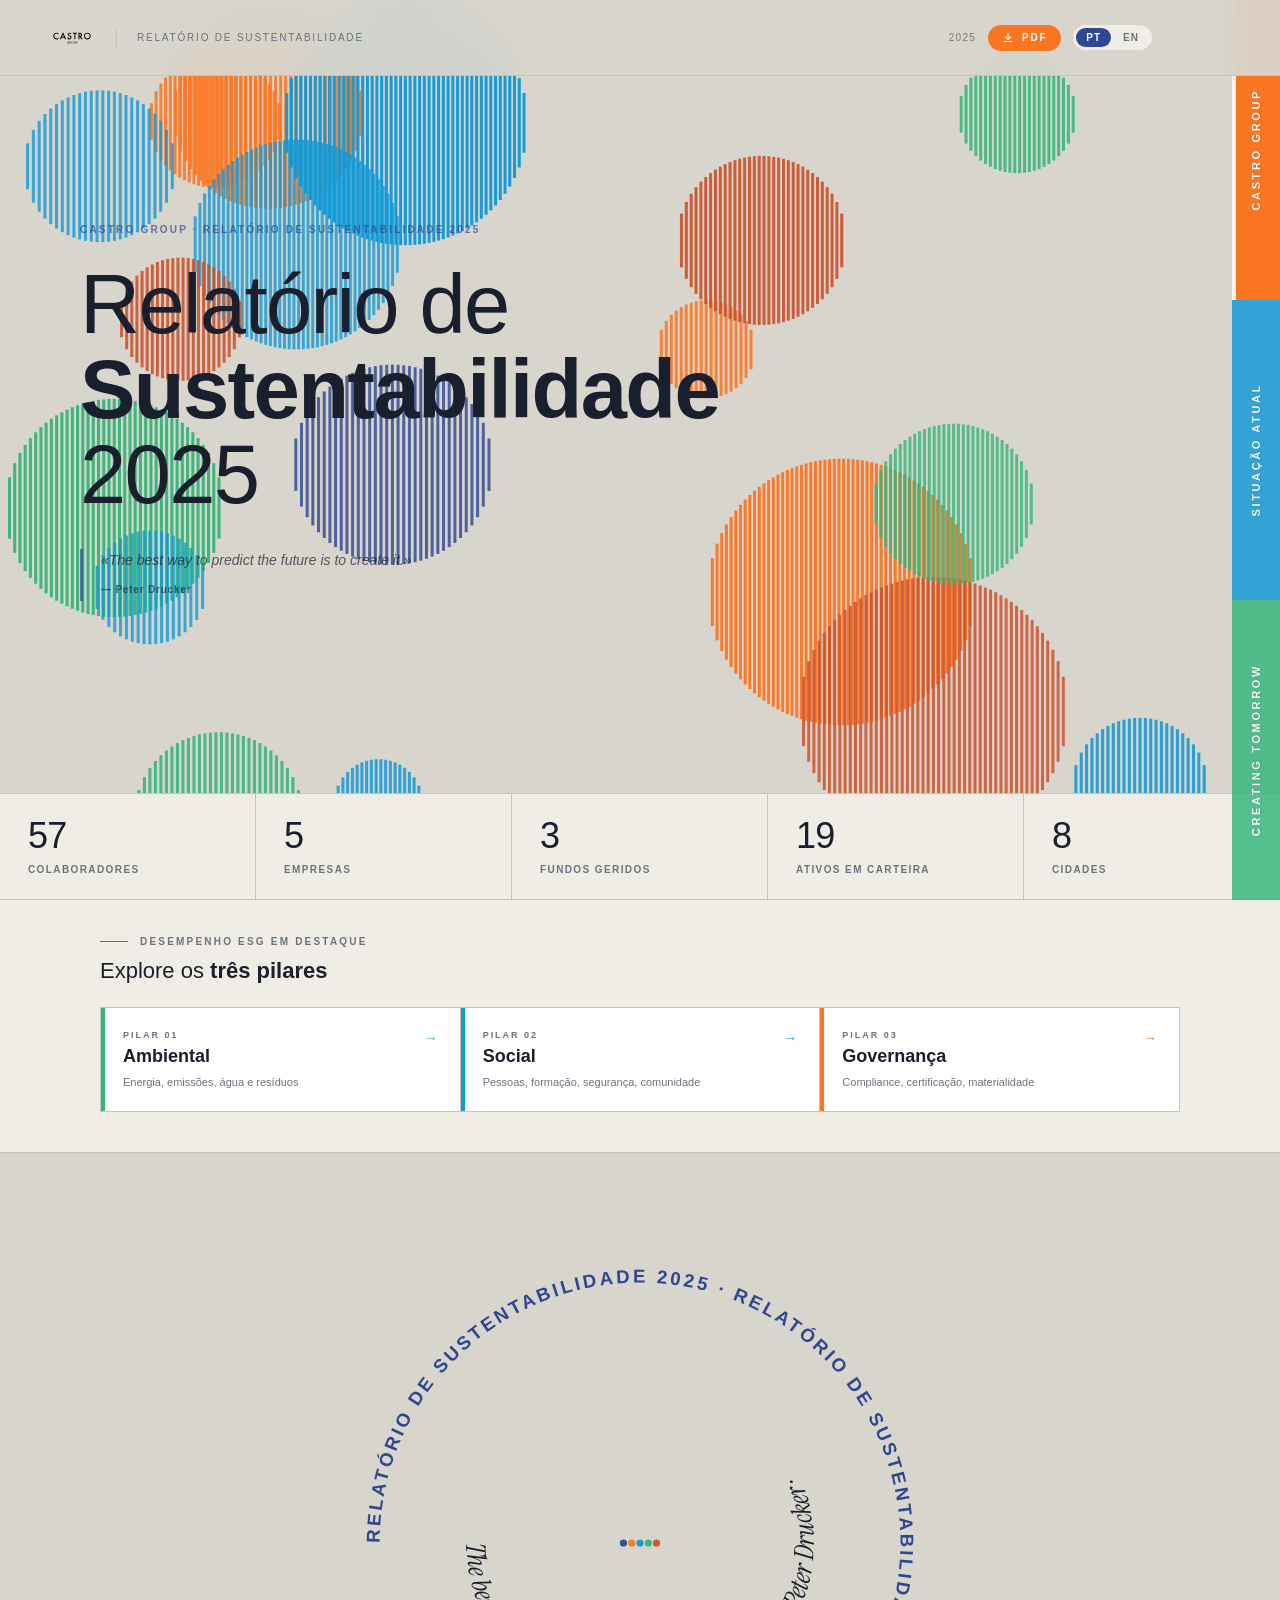
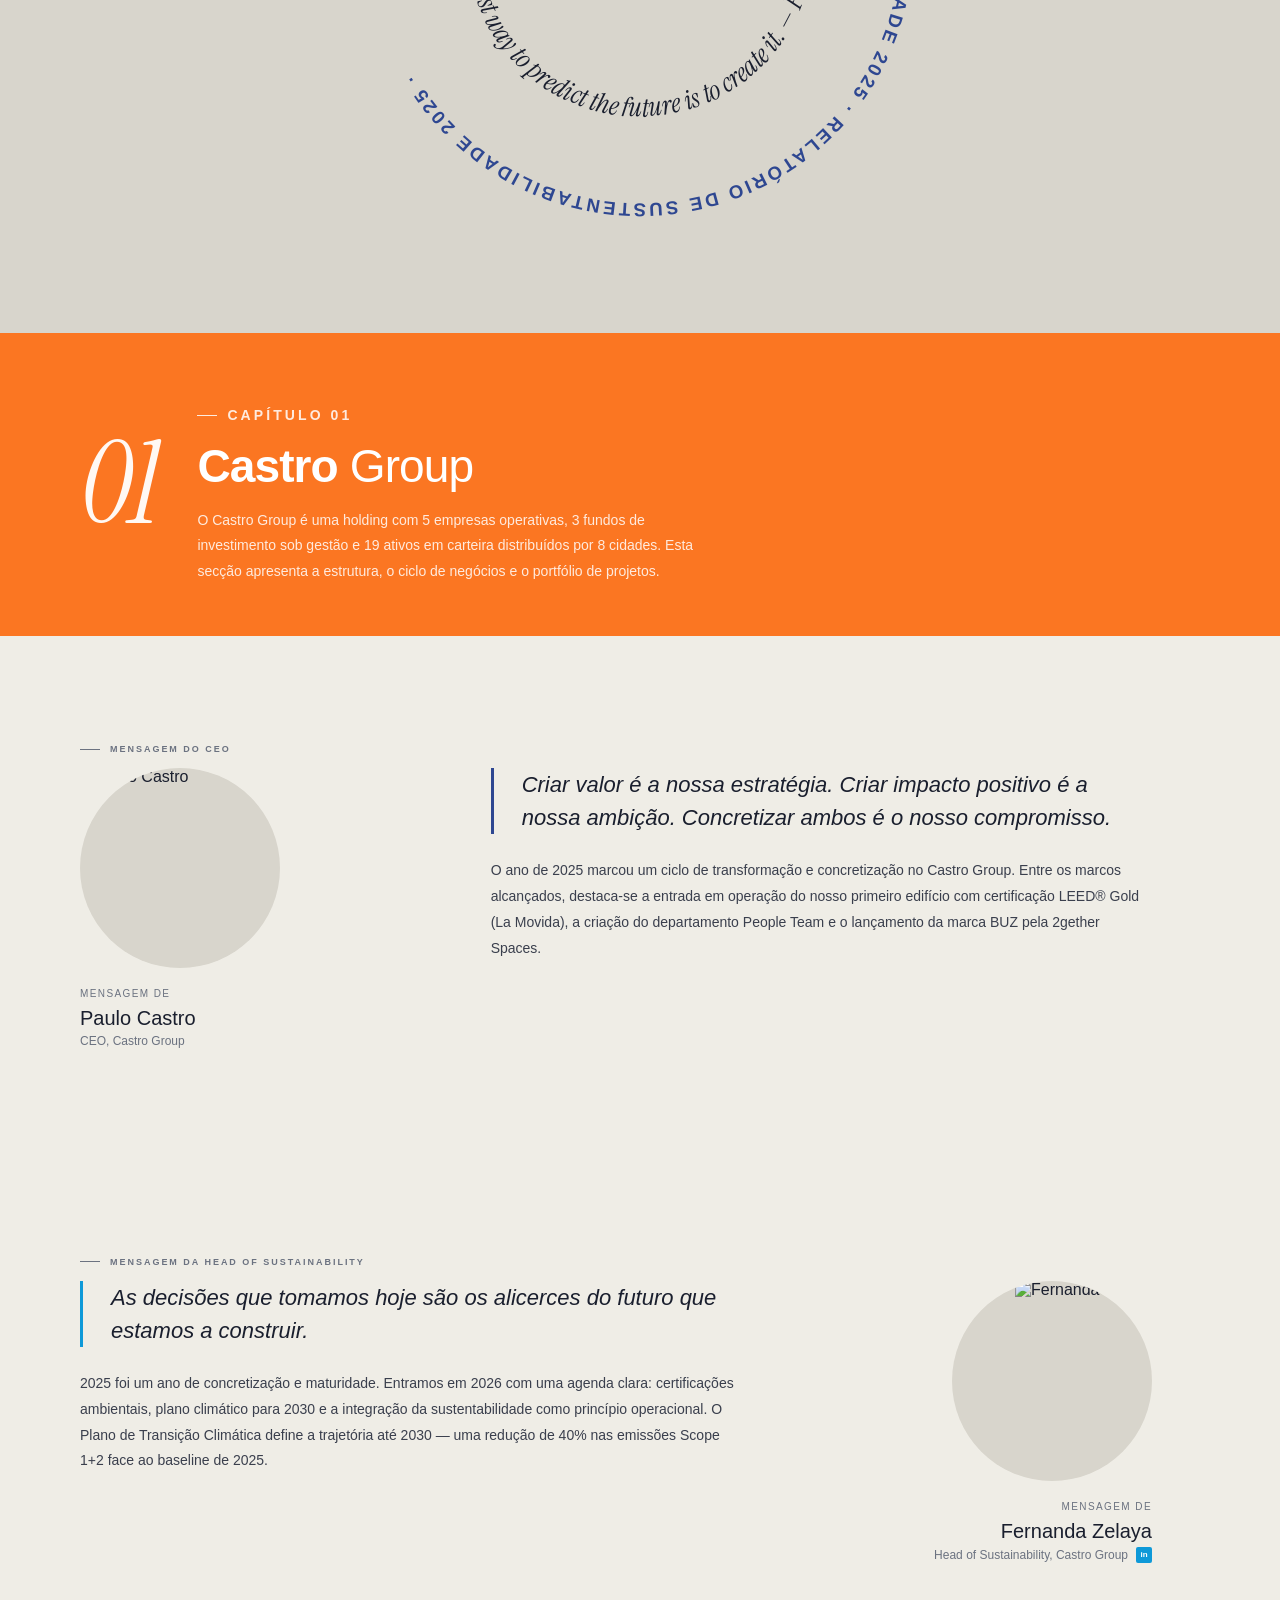
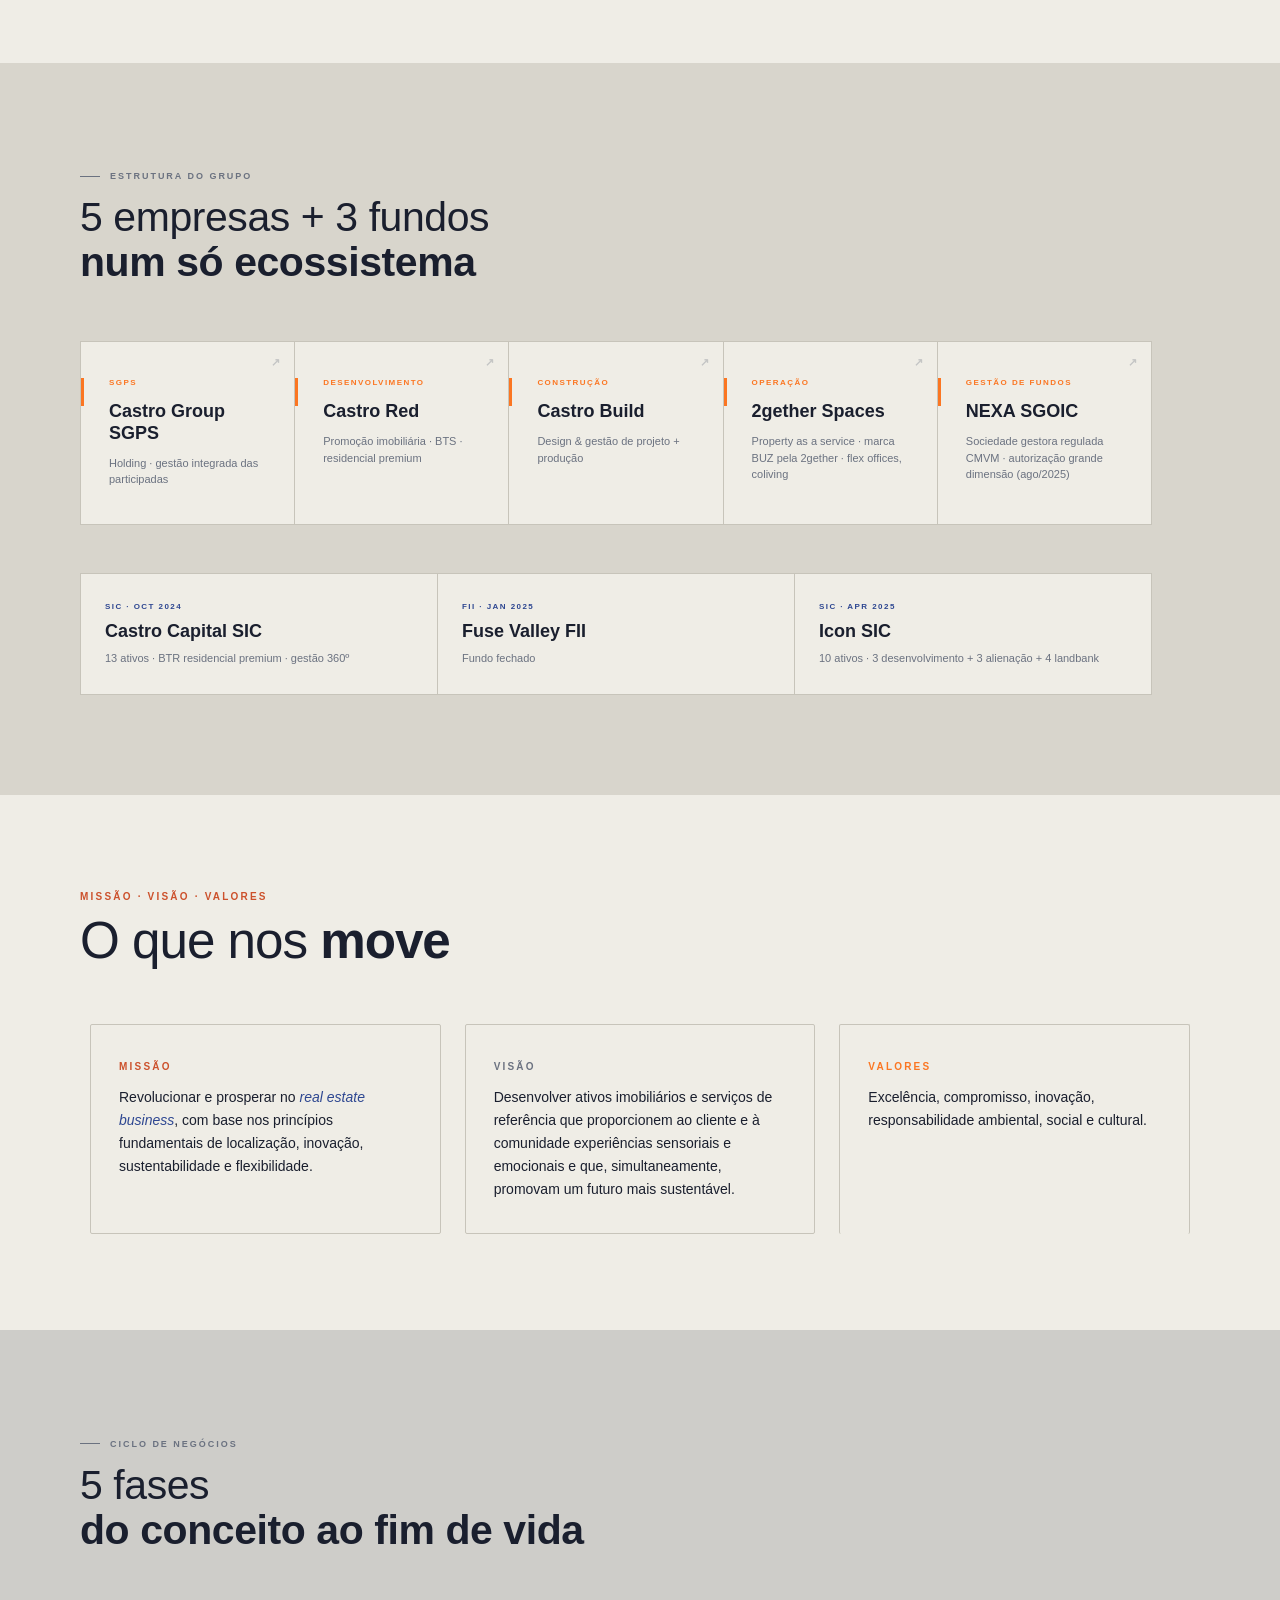
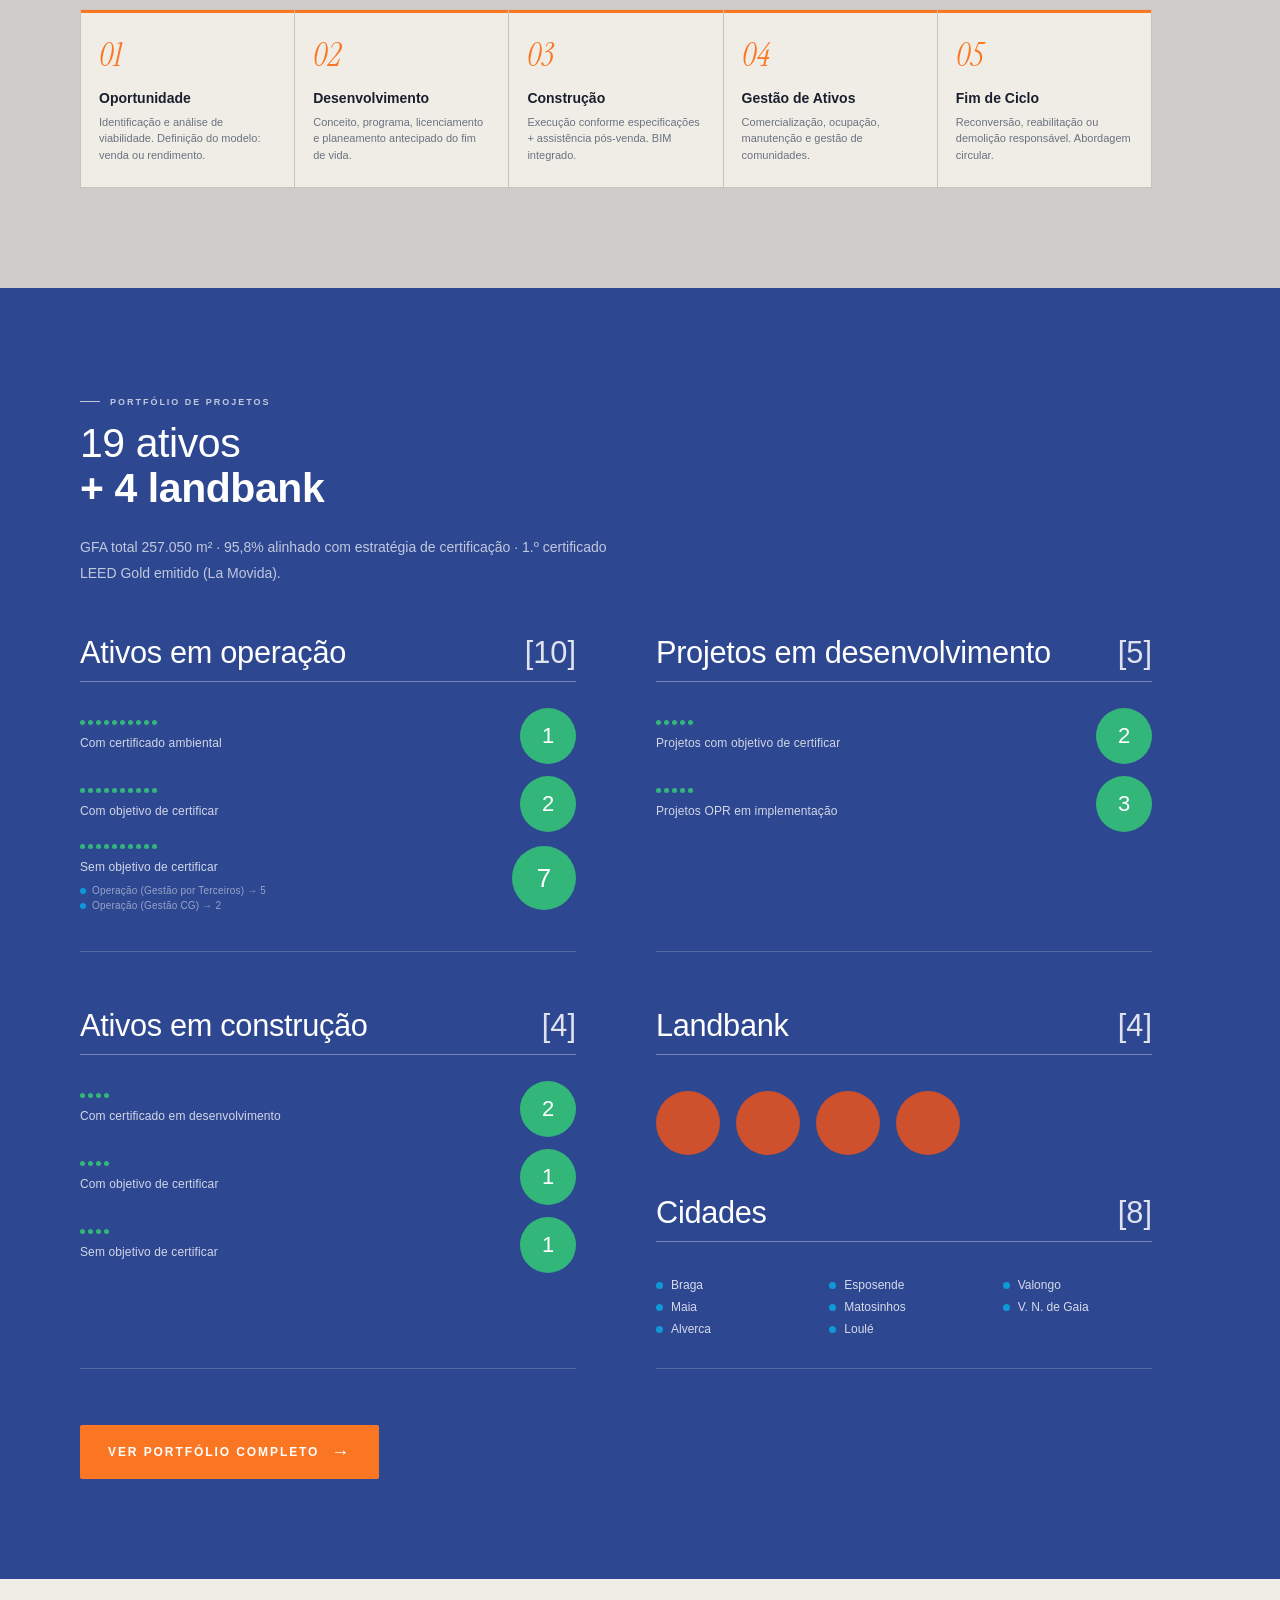
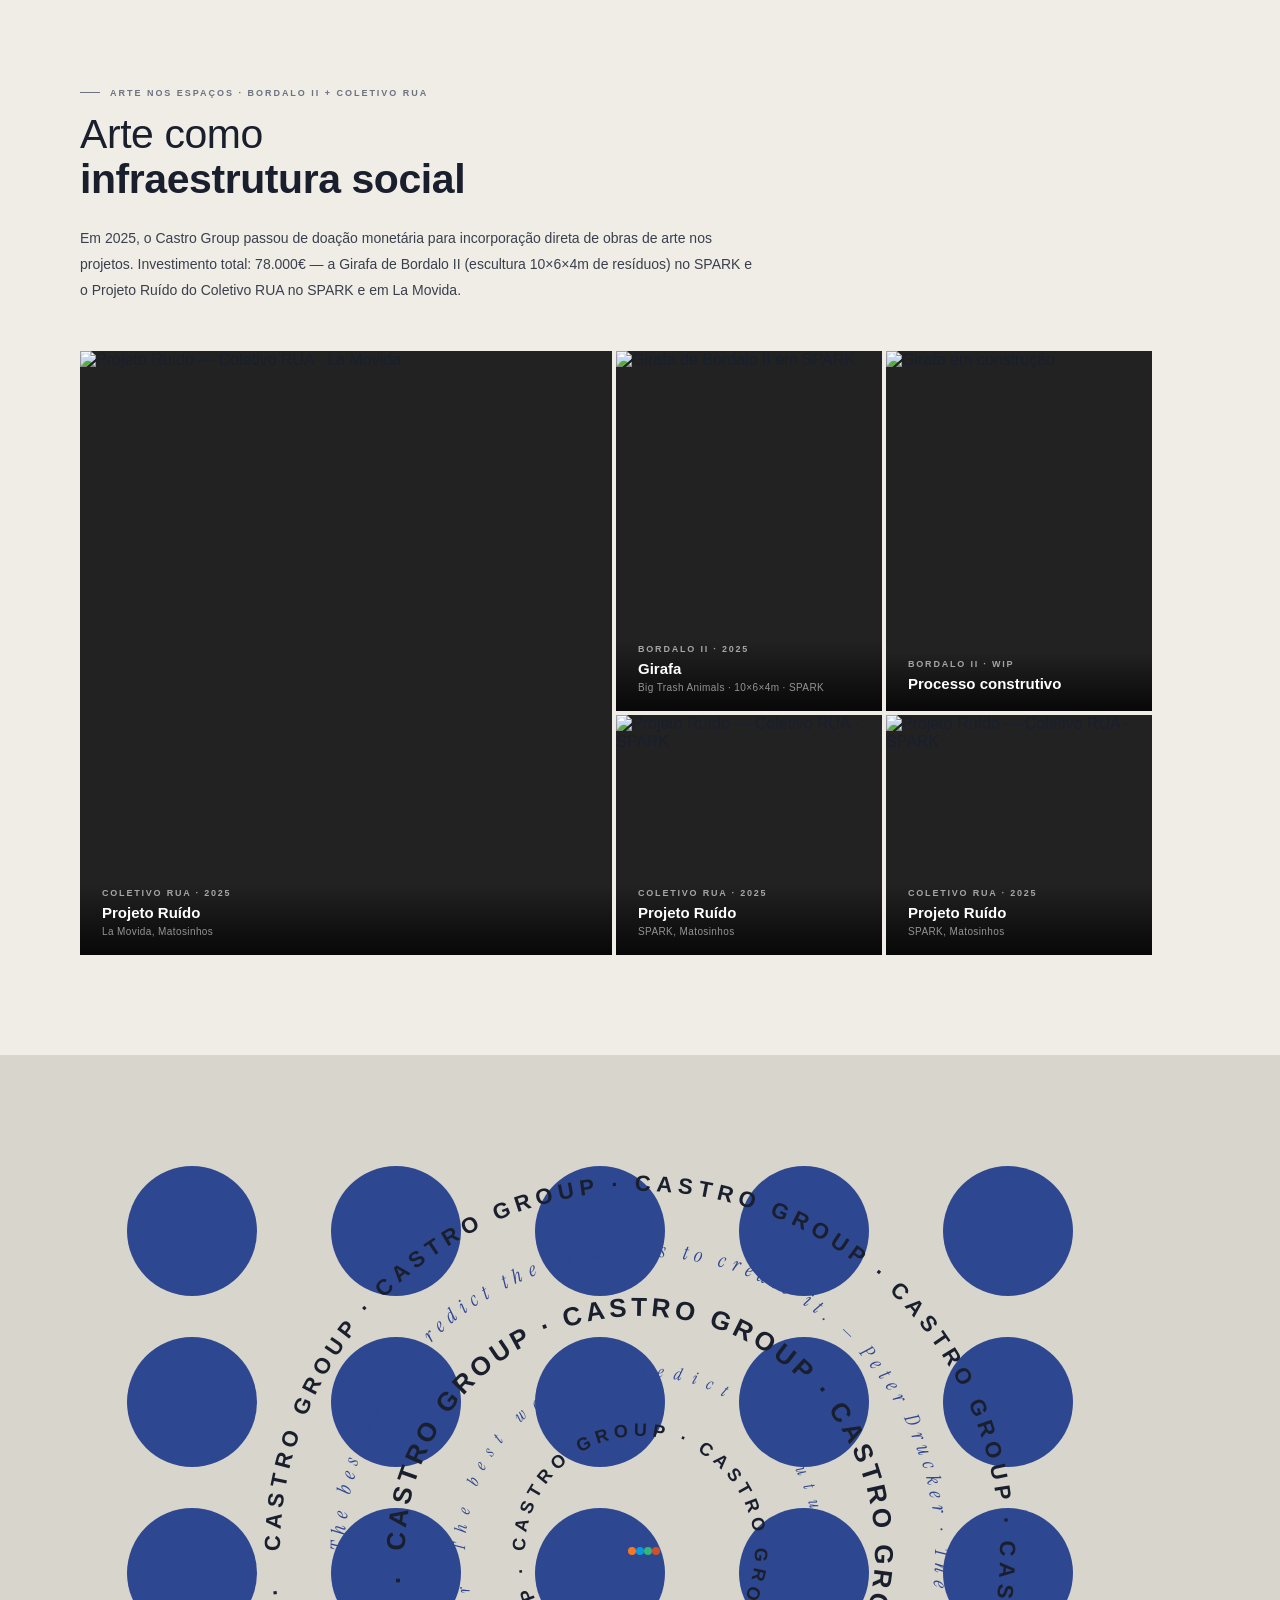
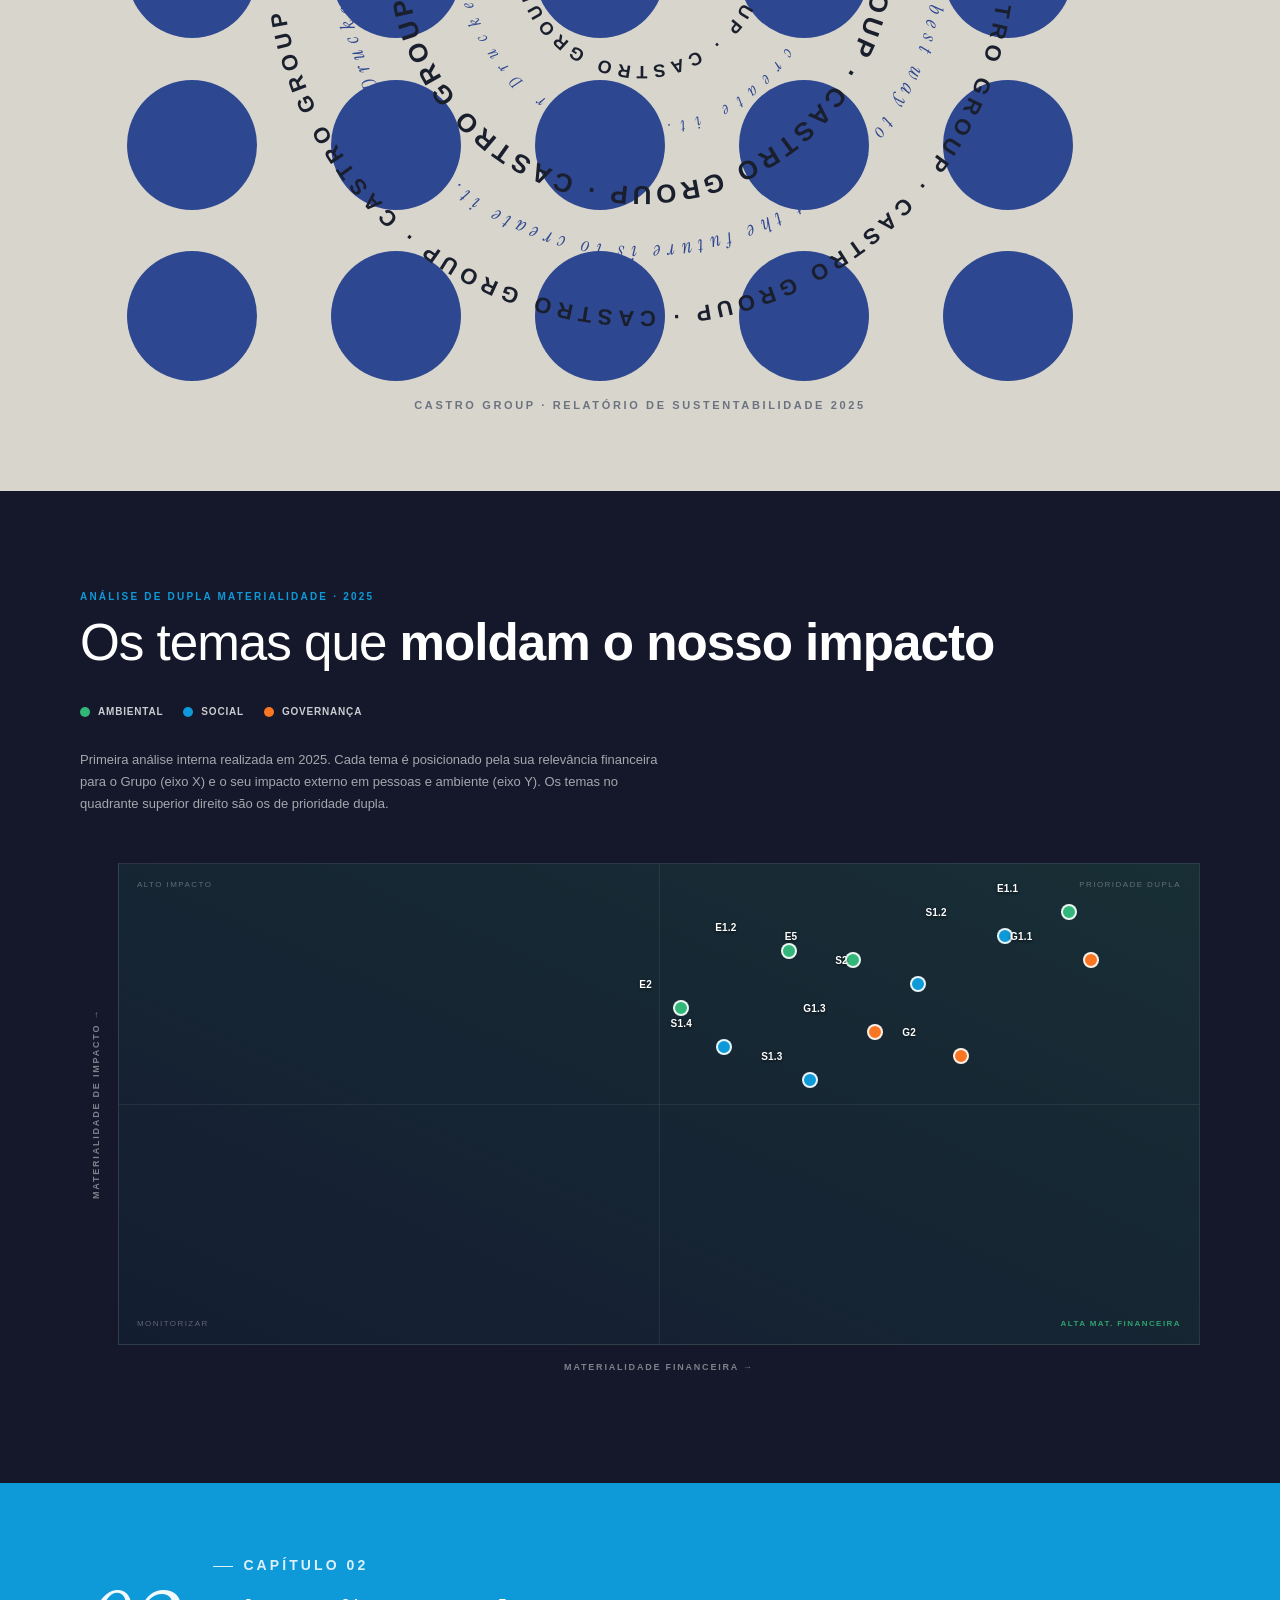
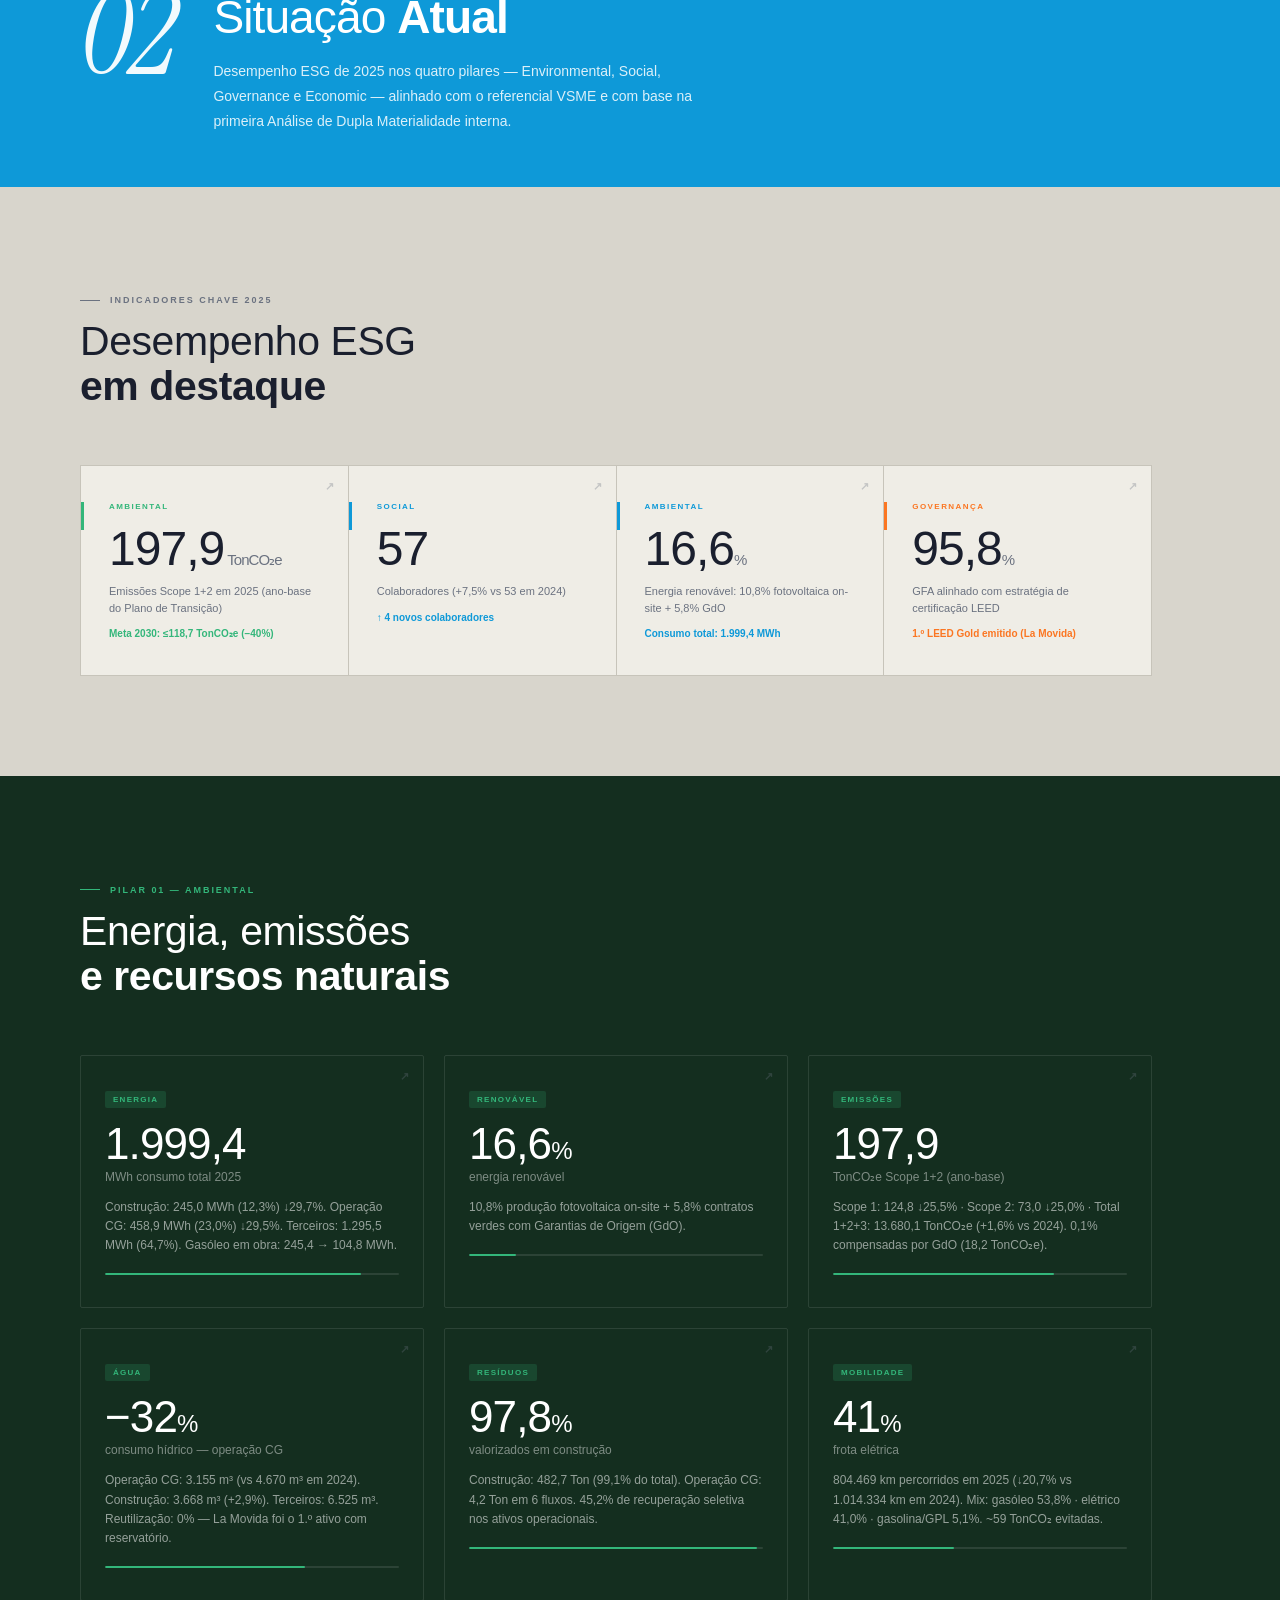
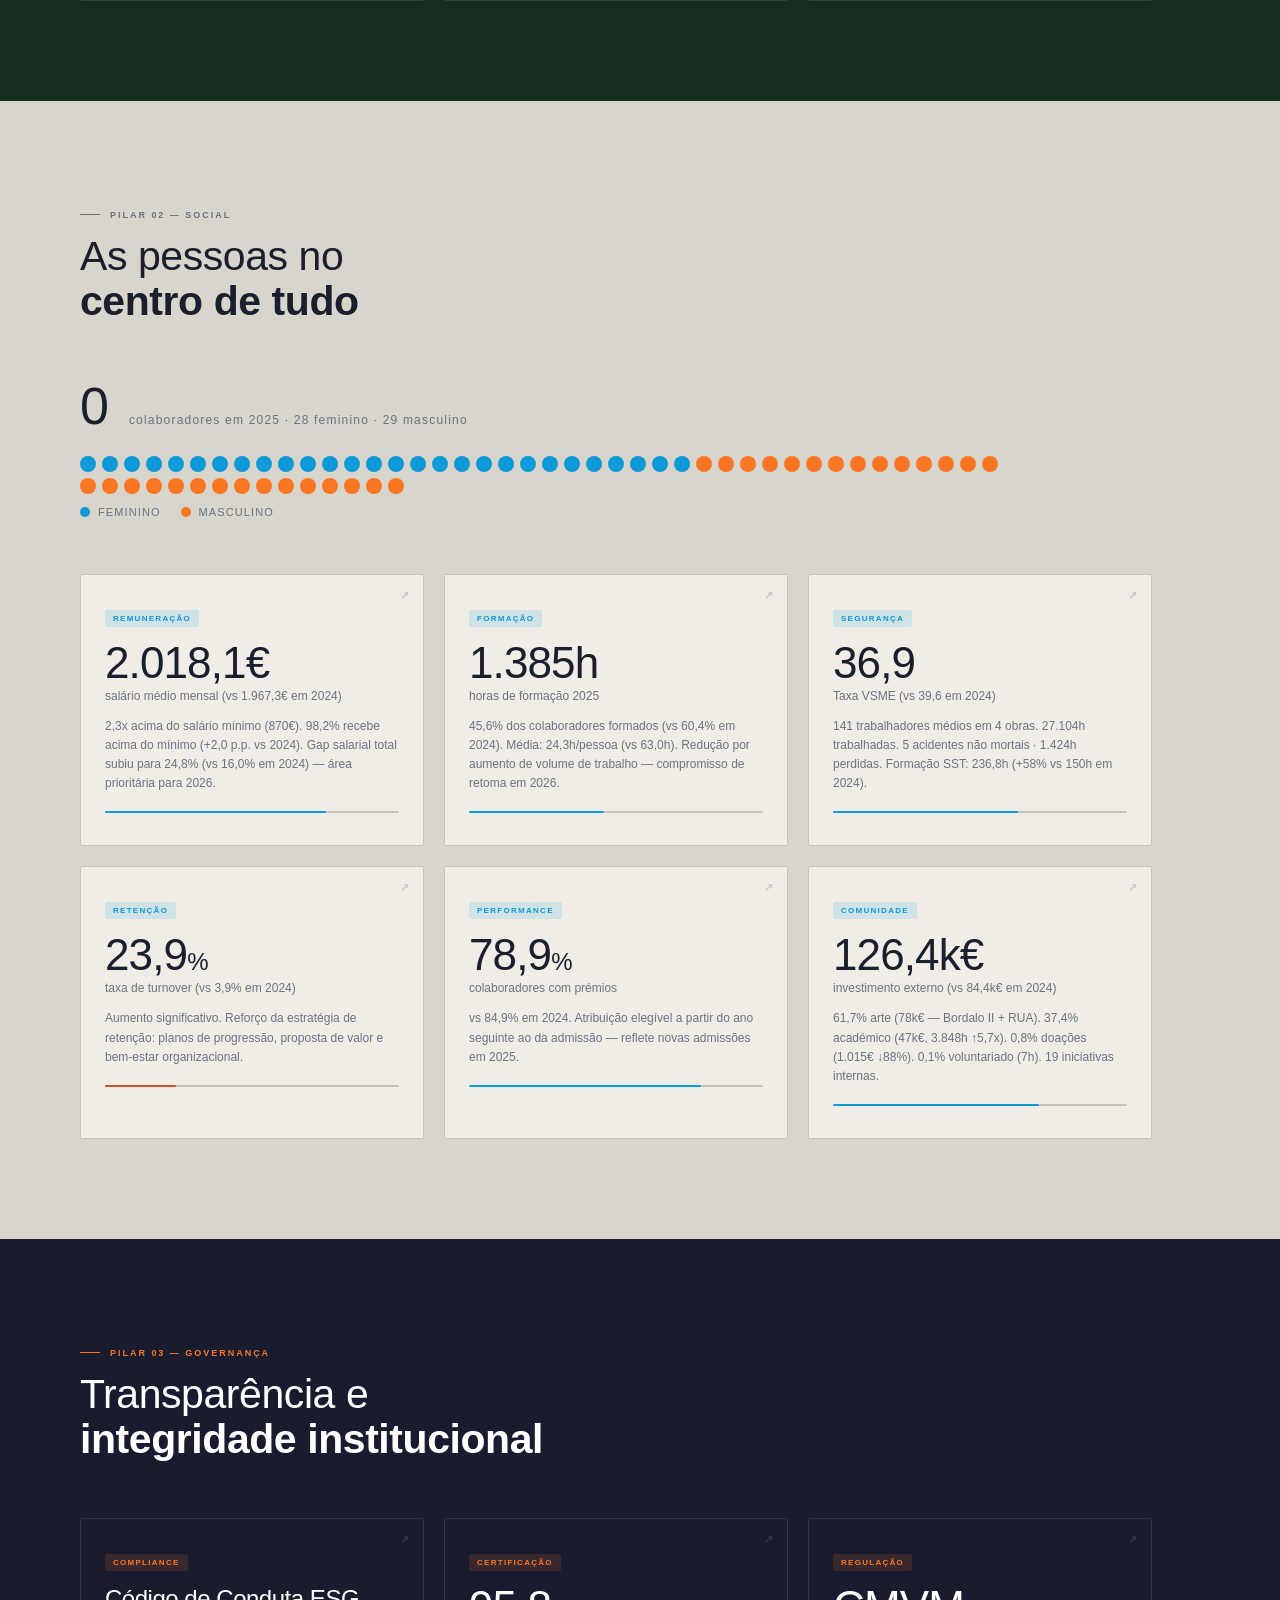
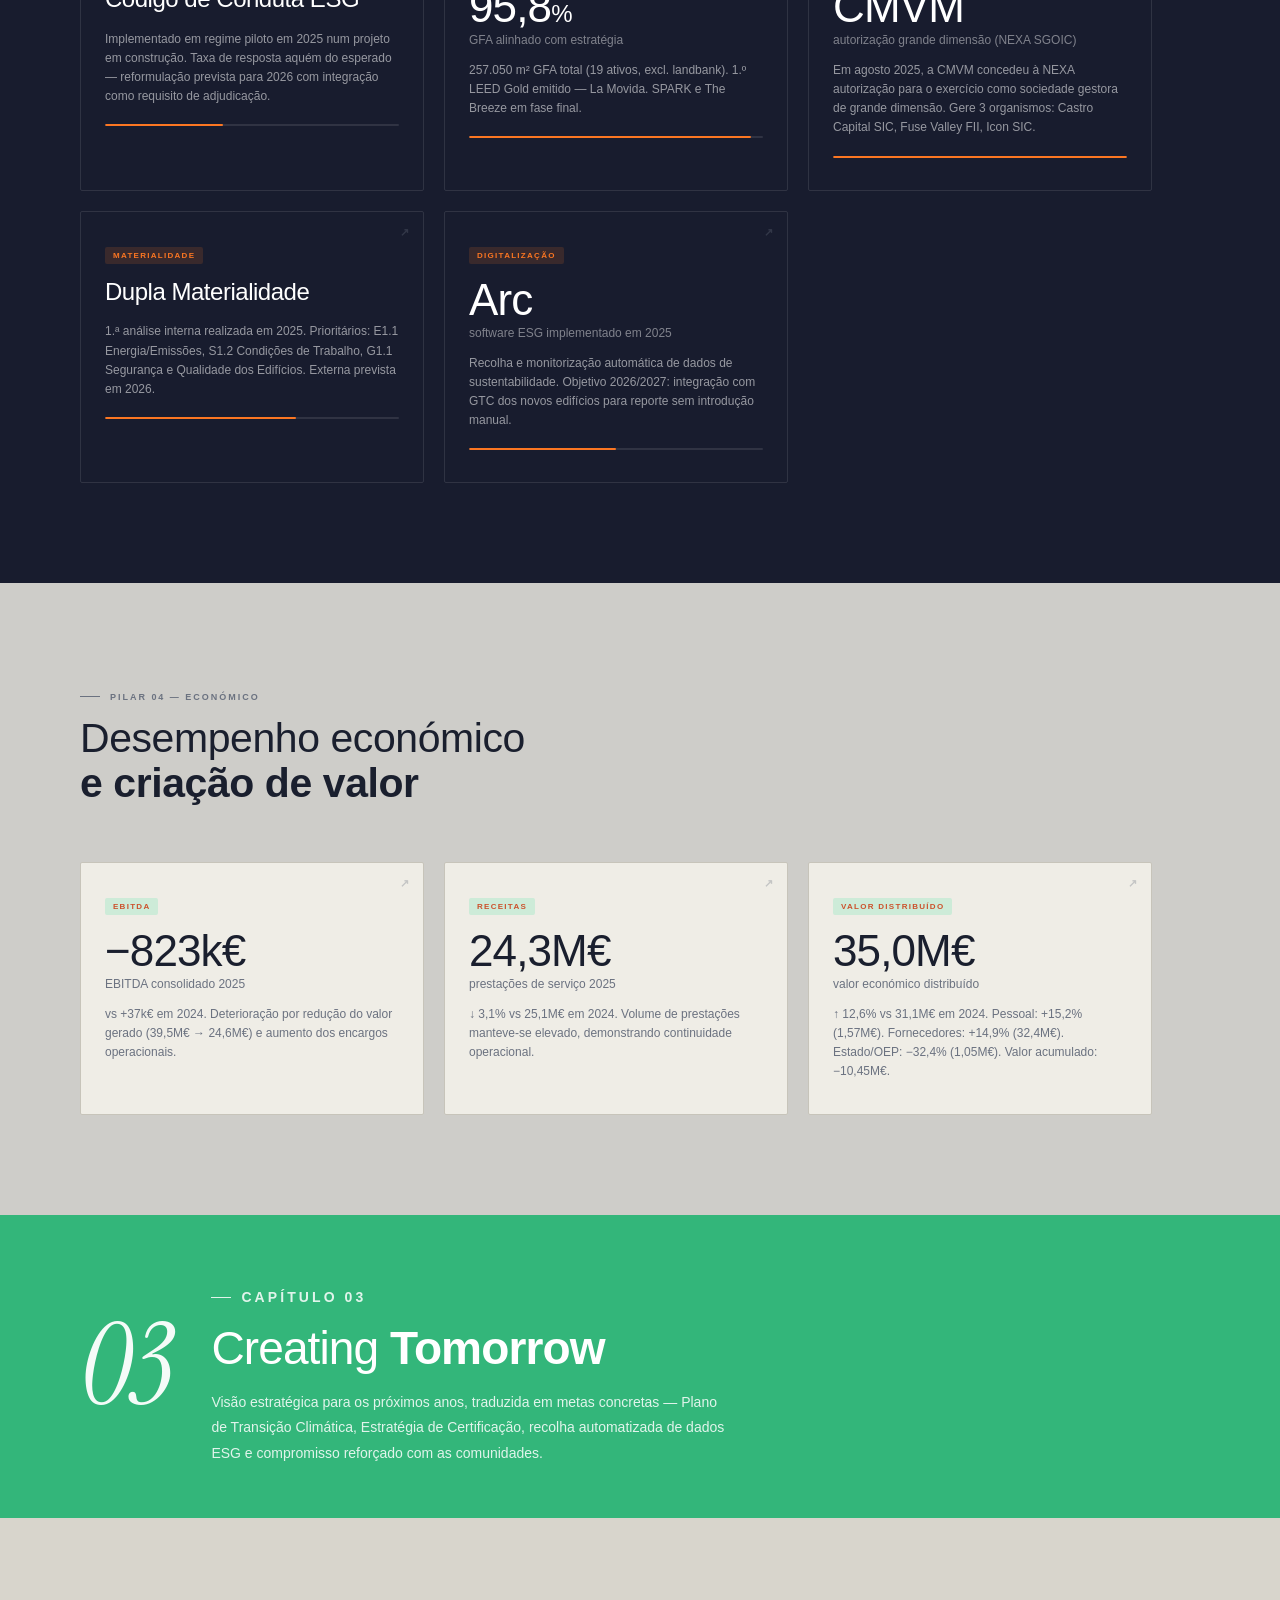
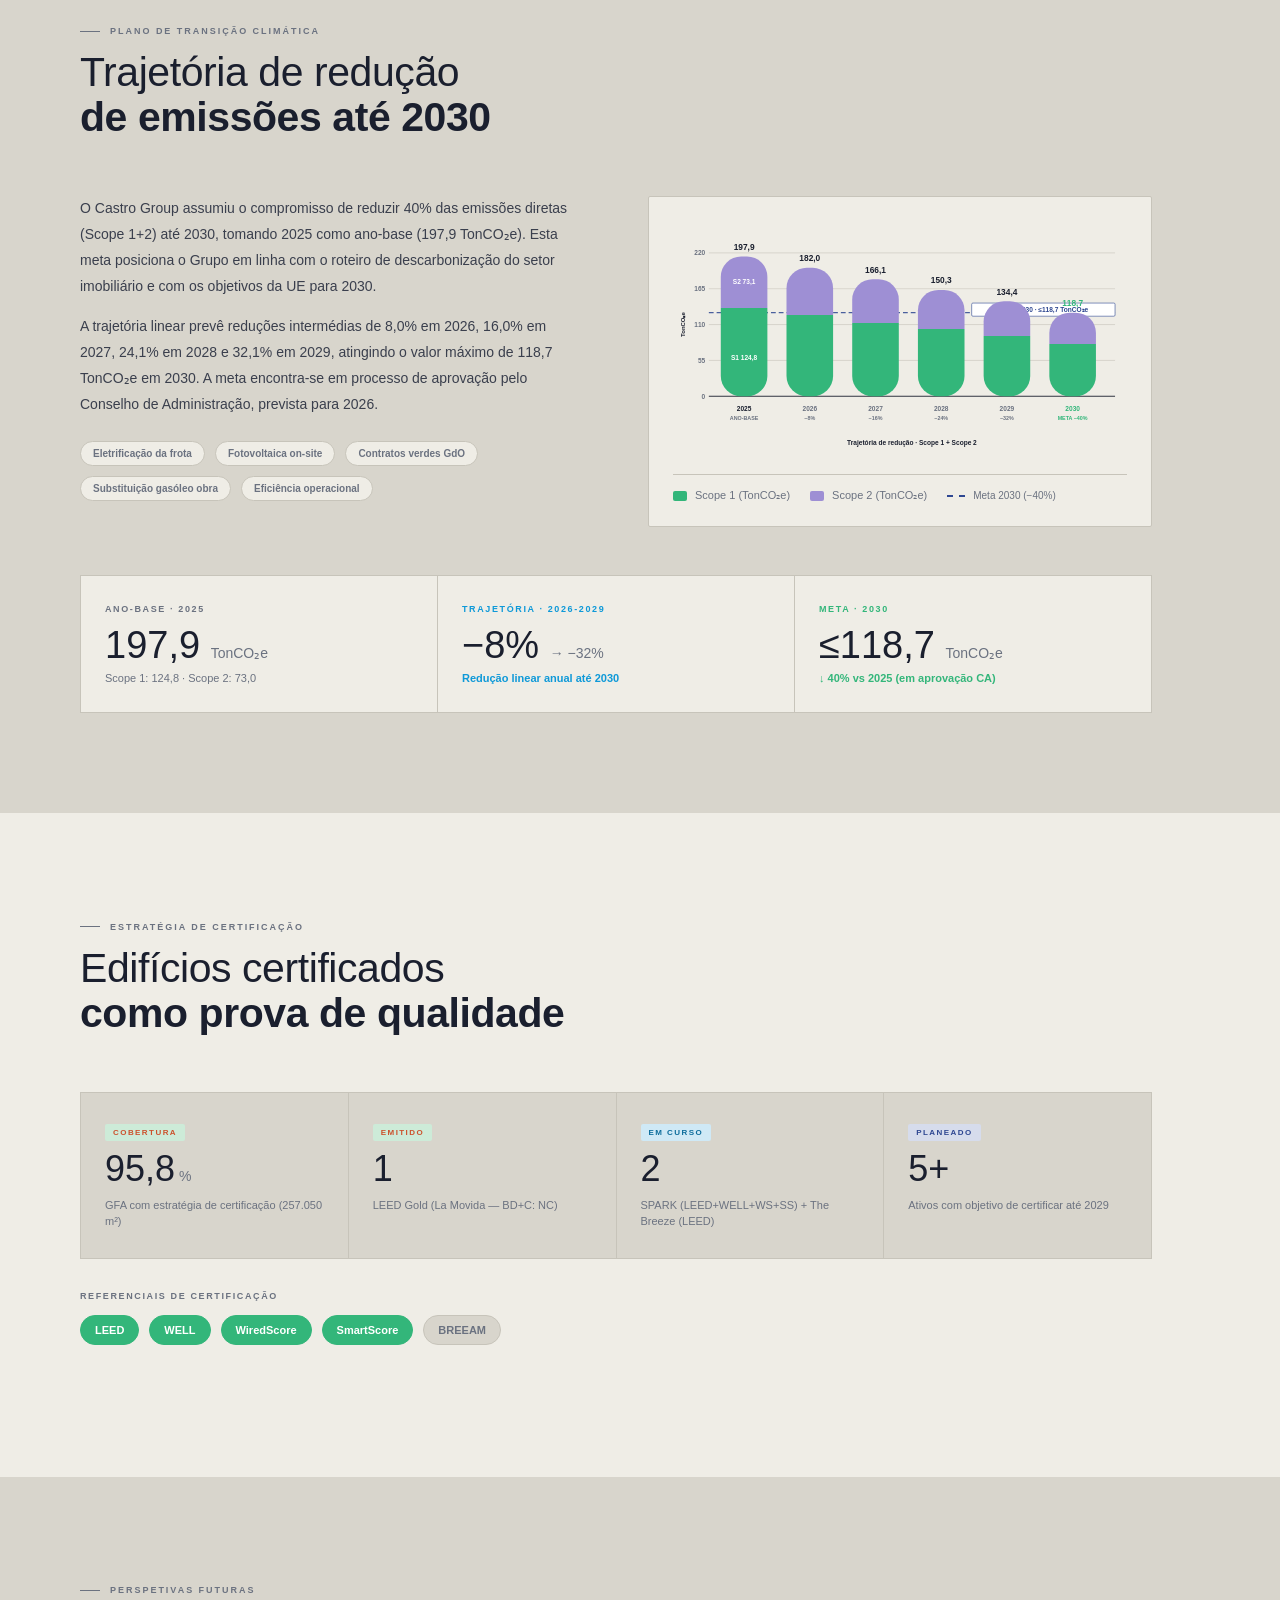
==== commit 66443fb9: "v2: mobile motion + minimalist hero stats + ESG shortcut strip Mobile motion fixes: - Brand canvas (" ====
--- a/index-v2.html
+++ b/index-v2.html
@@ -11,6 +11,37 @@
 <link rel="preconnect" href="https://fonts.googleapis.com" crossorigin>
 <link href="https://fonts.googleapis.com/css2?family=Instrument+Serif:ital@0;1&display=swap" rel="stylesheet">
 <style>
+/* ── HELVETICA NEUE (real fonts from the report PDF) ───────────────────── */
+@font-face {
+  font-family: 'Helvetica Neue';
+  src: url('uploads/font/web/Helvetica_Neue_Light.woff2') format('woff2');
+  font-weight: 300; font-style: normal; font-display: swap;
+}
+@font-face {
+  font-family: 'Helvetica Neue';
+  src: url('uploads/font/web/Helvetica_Neue.woff2') format('woff2');
+  font-weight: 400; font-style: normal; font-display: swap;
+}
+@font-face {
+  font-family: 'Helvetica Neue';
+  src: url('uploads/font/web/Helvetica_Neue_Italic.woff2') format('woff2');
+  font-weight: 400; font-style: italic; font-display: swap;
+}
+@font-face {
+  font-family: 'Helvetica Neue';
+  src: url('uploads/font/web/Helvetica_Neue_Medium.woff2') format('woff2');
+  font-weight: 500; font-style: normal; font-display: swap;
+}
+@font-face {
+  font-family: 'Helvetica Neue';
+  src: url('uploads/font/web/Helvetica_Neue_Medium.woff2') format('woff2');
+  font-weight: 600; font-style: normal; font-display: swap;
+}
+@font-face {
+  font-family: 'Helvetica Neue';
+  src: url('uploads/font/web/Helvetica_Neue_Bold.woff2') format('woff2');
+  font-weight: 700; font-style: normal; font-display: swap;
+}
 /* ============================================================================
    CASTRO GROUP — RS26 DESIGN TOKENS
    Based on: uploads/brand guidelines/colors_and_type.css (May 2026)
@@ -72,7 +103,7 @@
 nav {
   position: fixed; top: 0; left: 0; right: 0; z-index: 100;
   display: flex; align-items: center; justify-content: space-between;
-  padding: 0 48px; height: 60px;
+  padding: 0 48px; height: 76px;
   background: rgba(216, 213, 204, 0.94);
   backdrop-filter: blur(12px);
   border-bottom: 1px solid var(--cg-border);
@@ -86,7 +117,7 @@
 nav.over-dark .nav-year { color: #fff; }
 
 .nav-left { display: flex; align-items: center; gap: 20px; }
-.nav-logo { height: 34px; width: auto; display: block; }
+.nav-logo { height: 48px; width: auto; display: block; }
 nav.over-dark .nav-logo { filter: brightness(0) invert(1); }
 .nav-sep { width: 1px; height: 18px; background: var(--cg-border); }
 nav.over-dark .nav-sep { background: rgba(255,255,255,0.2); }
@@ -192,6 +223,85 @@
   font-size: 10px; font-weight: 600; letter-spacing: 0.14em;
   text-transform: uppercase; color: var(--cg-mid);
   margin-top: 10px;
+}
+
+/* ── ESG SHORTCUT STRIP (jumps to each pillar from the top) ────────────── */
+.esg-shortcut {
+  background: var(--cg-bone);
+  padding: 0;
+  border-bottom: 1px solid var(--cg-border);
+}
+.esg-shortcut-inner {
+  max-width: 1240px; margin: 0 auto;
+  padding: 36px 80px 40px;
+}
+.esg-shortcut-eyebrow {
+  font-size: 10px; font-weight: 700;
+  letter-spacing: 0.22em; text-transform: uppercase;
+  color: var(--cg-mid);
+  margin-bottom: 10px;
+  display: flex; align-items: center; gap: 12px;
+}
+.esg-shortcut-eyebrow::before { content:''; width: 28px; height: 1px; background: var(--cg-mid); }
+.esg-shortcut-title {
+  font-size: 22px; font-weight: 300; line-height: 1.25;
+  color: var(--cg-ink);
+  margin-bottom: 22px;
+}
+.esg-shortcut-title strong { font-weight: 700; }
+.esg-shortcut-grid {
+  display: grid;
+  grid-template-columns: repeat(3, 1fr);
+  gap: 1px;
+  background: var(--cg-border);
+  border: 1px solid var(--cg-border);
+}
+.esg-shortcut-tile {
+  display: flex; flex-direction: column; gap: 6px;
+  background: #fff;
+  padding: 22px 22px 20px;
+  text-decoration: none;
+  color: var(--cg-ink);
+  position: relative;
+  transition: background 0.2s ease, transform 0.2s ease;
+}
+.esg-shortcut-tile:hover { background: #fafaf6; }
+.esg-shortcut-tile::before {
+  content: ''; position: absolute; left: 0; top: 0; bottom: 0;
+  width: 4px; background: var(--accent, var(--cg-mid));
+}
+.esg-shortcut-tile.amb { --accent: var(--cg-green); }
+.esg-shortcut-tile.soc { --accent: var(--cg-esg-social); }
+.esg-shortcut-tile.gov { --accent: var(--cg-esg-governance); }
+.esg-shortcut-pilar {
+  font-size: 9px; font-weight: 700;
+  letter-spacing: 0.22em; text-transform: uppercase;
+  color: var(--cg-mid);
+}
+.esg-shortcut-name {
+  font-size: 18px; font-weight: 600; color: var(--cg-ink);
+  line-height: 1.15;
+}
+.esg-shortcut-desc {
+  font-size: 11px; line-height: 1.5; color: var(--cg-mid);
+  margin-top: 2px;
+}
+.esg-shortcut-arrow {
+  position: absolute; top: 22px; right: 22px;
+  font-size: 14px; color: var(--accent, var(--cg-mid));
+  transition: transform 0.2s ease;
+  font-weight: 700;
+}
+.esg-shortcut-tile:hover .esg-shortcut-arrow { transform: translate(3px, -3px); }
+@media (max-width: 1024px) {
+  .esg-shortcut-inner { padding: 28px 32px 32px; padding-right: 80px; }
+}
+@media (max-width: 640px) {
+  .esg-shortcut-inner { padding: 24px 20px 28px; padding-right: 20px; }
+  .esg-shortcut-title { font-size: 18px; margin-bottom: 18px; }
+  .esg-shortcut-grid { grid-template-columns: 1fr; }
+  .esg-shortcut-name { font-size: 16px; }
+  .esg-shortcut-tile { padding: 18px 22px 16px; }
 }
 
 /* ── SECTION COMMONS ───────────────────────────────────────────────────── */
@@ -439,6 +549,178 @@
 .stagger.visible > *:nth-child(7) { opacity:1;transform:none;transition-delay:0.42s }
 .stagger.visible > *:nth-child(8) { opacity:1;transform:none;transition-delay:0.49s }
 
+/* ── HERO CHOREOGRAPHY — fires on page load via .revealed ───────────────── */
+#hero #kaleidoscope {
+  opacity: 0; transform: scale(0.55) rotate(-6deg);
+  transition: opacity 2.2s ease-out 1.85s, transform 2.4s cubic-bezier(0.22,1,0.36,1) 1.85s;
+  transform-origin: 65% 50%;
+}
+#hero.revealed #kaleidoscope { opacity: 1; transform: scale(1) rotate(0); }
+
+/* Hero eyebrow + quote slide from left, stats strip from below */
+.hero-eyebrow, .hero-quote {
+  opacity: 0; transform: translateX(-48px);
+  transition: opacity 0.9s cubic-bezier(0.22,1,0.36,1), transform 0.9s cubic-bezier(0.22,1,0.36,1);
+}
+#hero.revealed .hero-eyebrow { opacity: 0.7; transform: translateX(0); transition-delay: 0.10s; }
+#hero.revealed .hero-quote   { opacity: 0.7; transform: translateX(0); transition-delay: 2.40s; }
+.hero-stats {
+  opacity: 0; transform: translateY(28px);
+  transition: opacity 0.9s ease-out 2.65s, transform 0.9s cubic-bezier(0.22,1,0.36,1) 2.65s;
+}
+#hero.revealed .hero-stats { opacity: 1; transform: translateY(0); }
+
+/* Word-by-word title reveal — each line enters from its own direction */
+.hero-title .hw {
+  display: inline-block;
+  opacity: 0;
+  transition:
+    opacity 0.9s cubic-bezier(0.22,1,0.36,1),
+    transform 1s cubic-bezier(0.22,1,0.36,1),
+    filter 0.7s ease-out;
+  filter: blur(8px);
+}
+.hero-title .hw-l { transform: translateX(-90px); }
+.hero-title .hw-t { transform: translateY(-90px); }
+.hero-title .hw-r { transform: translateX(110px) scale(0.4); }
+
+#hero.revealed .hero-title .hw {
+  opacity: 1;
+  filter: blur(0);
+  transform: translate(0,0);
+}
+/* Line 1 — "Relatório" / "de" or "Sustainability" — from left, staggered */
+#hero.revealed .hero-title .hw-l       { transition-delay: 0.30s; }
+#hero.revealed .hero-title .hw-l.hw-l2 { transition-delay: 0.42s; }
+/* Line 2 — middle word — from above */
+#hero.revealed .hero-title .hw-t       { transition-delay: 0.78s; }
+/* Line 3 — the year — comes from the right and zooms past 1 to settle */
+#hero.revealed .hero-title .hw-r {
+  animation: hw-zoom 1.15s cubic-bezier(0.34,1.56,0.64,1) 1.10s forwards;
+  /* keep transition off so the keyframe controls everything */
+  transition: filter 0.7s ease-out 1.10s;
+}
+@keyframes hw-zoom {
+  0%   { opacity: 0; transform: translateX(110px) scale(0.4); }
+  55%  { opacity: 1; transform: translateX(0)     scale(1.28); }
+  100% { opacity: 1; transform: translateX(0)     scale(1); }
+}
+
+/* ── CUSTOM CURSOR (Castro-orange ball) ─────────────────────────────────── */
+@media (hover: hover) and (pointer: fine) {
+  html, body { cursor: none; }
+  a, button, label, input, textarea, select,
+  [onclick], [role="button"],
+  .kpi-card, .photo-card, .lang-btn,
+  .nav-links a, .rail-section, .esg-badge { cursor: none; }
+}
+.cursor-orb {
+  position: fixed; top: 0; left: 0;
+  width: 16px; height: 16px;
+  border-radius: 50%;
+  background: var(--cg-orange);
+  pointer-events: none;
+  z-index: 9999;
+  transform: translate3d(-100px, -100px, 0) translate(-50%, -50%);
+  transition:
+    width 0.22s cubic-bezier(0.22,1,0.36,1),
+    height 0.22s cubic-bezier(0.22,1,0.36,1),
+    background-color 0.2s ease,
+    box-shadow 0.2s ease,
+    opacity 0.25s ease;
+  will-change: transform;
+  opacity: 0;
+}
+.cursor-orb.ready { opacity: 1; }
+.cursor-orb.hover {
+  width: 40px; height: 40px;
+  background: rgba(251,118,34,0.18);
+  box-shadow: 0 0 0 1.5px var(--cg-orange);
+}
+.cursor-orb.tap { width: 12px; height: 12px; background: var(--cg-orange); }
+@media (hover: none), (pointer: coarse) { .cursor-orb { display: none; } }
+@media (prefers-reduced-motion: reduce) {
+  /* Disable the follow-cursor only — brand motion stays on (María's call) */
+  .cursor-orb { display: none; }
+  html, body, a, button { cursor: auto !important; }
+}
+
+/* ── DATA MODAL (click any KPI/metric card to dive in) ─────────────────── */
+.kpi-card, .metric-card { cursor: pointer; position: relative; }
+.kpi-card::after, .metric-card::after {
+  content: '↗';
+  position: absolute; top: 14px; right: 14px;
+  font-size: 11px; font-weight: 700;
+  color: var(--cg-mid);
+  opacity: 0.32;
+  transition: opacity 0.2s ease, transform 0.2s ease;
+  pointer-events: none;
+}
+.kpi-card:hover::after, .metric-card:hover::after { opacity: 1; transform: translate(2px,-2px); }
+
+.data-modal-overlay {
+  position: fixed; inset: 0; z-index: 5000;
+  background: rgba(20,24,42,0.72);
+  display: none; align-items: center; justify-content: center;
+  padding: 24px;
+  opacity: 0;
+  transition: opacity 0.25s ease;
+  backdrop-filter: blur(6px);
+}
+.data-modal-overlay.open { display: flex; opacity: 1; }
+.data-modal {
+  background: var(--cg-bone);
+  border-radius: 4px;
+  max-width: 640px; width: 100%;
+  max-height: 88vh; overflow-y: auto;
+  padding: 44px 44px 38px;
+  position: relative;
+  transform: translateY(20px) scale(0.96);
+  transition: transform 0.35s cubic-bezier(0.22,1,0.36,1);
+  box-shadow: 0 24px 64px rgba(0,0,0,0.32);
+}
+.data-modal-overlay.open .data-modal { transform: translateY(0) scale(1); }
+.data-modal-close {
+  position: absolute; top: 14px; right: 16px;
+  width: 36px; height: 36px;
+  background: transparent; border: none;
+  font-size: 22px; color: var(--cg-mid);
+  cursor: pointer; line-height: 1;
+  border-radius: 50%;
+}
+.data-modal-close:hover { background: rgba(0,0,0,0.06); color: var(--cg-ink); }
+.data-modal-tag {
+  display: inline-block;
+  font-size: 10px; font-weight: 700;
+  letter-spacing: 0.22em; text-transform: uppercase;
+  padding: 6px 12px; border-radius: 2px;
+  margin-bottom: 22px;
+  background: var(--cg-tag-orange-bg); color: var(--cg-tag-orange-fg);
+}
+.data-modal-title {
+  font-size: 26px; font-weight: 300; line-height: 1.2;
+  color: var(--cg-ink); margin-bottom: 8px;
+}
+.data-modal-value {
+  font-size: 52px; font-weight: 300; line-height: 1; letter-spacing: -0.02em;
+  color: var(--cg-ink); margin: 18px 0 10px;
+}
+.data-modal-value .kpi-unit, .data-modal-value small { font-size: 18px; color: var(--cg-mid); }
+.data-modal-sub { font-size: 13px; color: var(--cg-mid); margin-bottom: 22px; line-height: 1.55; }
+.data-modal-body { font-size: 14px; line-height: 1.7; color: var(--cg-ink); }
+.data-modal-delta {
+  display: inline-block; margin-top: 18px;
+  font-size: 12px; font-weight: 600;
+  padding: 8px 14px; border-radius: 24px;
+  background: var(--cg-bone); border: 1px solid var(--cg-border);
+  color: var(--cg-ink);
+}
+@media (max-width: 640px) {
+  .data-modal { padding: 32px 22px; max-height: 92vh; }
+  .data-modal-title { font-size: 22px; }
+  .data-modal-value { font-size: 40px; }
+}
+
 /* ── DOUBLE MATERIALITY MATRIX ────────────────────────────────────────── */
 .mm-section {
   background: var(--cg-dark-ink);
@@ -528,20 +810,30 @@
   z-index: 5;
 }
 .mm-point .mm-tip {
-  position: absolute; left: 50%; bottom: calc(100% + 10px);
+  position: absolute; left: 50%; bottom: calc(100% + 6px);
   transform: translateX(-50%);
-  background: #0d0d22; color: #fff;
-  padding: 8px 12px; border-radius: 2px;
-  font-size: 11px; line-height: 1.4; white-space: nowrap;
+  color: #fff;
+  font-size: 10px; line-height: 1.3; white-space: nowrap;
+  pointer-events: none;
+  text-shadow: 0 1px 3px rgba(0,0,0,0.7);
+  font-weight: 700;
+  letter-spacing: 0.02em;
+}
+.mm-point .mm-tip strong { font-weight: 700; }
+.mm-point .mm-tip span {
+  display: inline-block;
+  margin-left: 8px;
+  background: rgba(13,13,34,0.94);
   border: 1px solid rgba(255,255,255,0.12);
-  opacity: 0; pointer-events: none;
-  transition: opacity 0.15s var(--cg-ease);
-}
-.mm-point .mm-tip strong { font-weight: 600; margin-right: 6px; }
-.mm-point .mm-tip span {
-  color: rgba(255,255,255,0.58); font-weight: 400; font-size: 10px;
-}
-.mm-point:hover .mm-tip { opacity: 1; }
+  padding: 4px 10px; border-radius: 2px;
+  color: rgba(255,255,255,0.85);
+  font-weight: 400; font-size: 10px;
+  opacity: 0;
+  transition: opacity 0.2s var(--cg-ease);
+  text-shadow: none;
+}
+.mm-point:hover .mm-tip span { opacity: 1; }
+.mm-point:hover { z-index: 10; }
 @media (max-width: 1024px) {
   .mm-section { padding: 72px 32px; }
   .mm-grid { height: 440px; }
@@ -599,7 +891,20 @@
 .pf-row-dot {
   width: 5px; height: 5px; border-radius: 50%;
   background: var(--cg-green);
-}
+  opacity: 0; transform: scale(0.3);
+  transition: opacity 0.35s ease-out, transform 0.45s cubic-bezier(0.34,1.56,0.64,1);
+}
+.pf-row-dots.revealed .pf-row-dot { opacity: 1; transform: scale(1); }
+.pf-row-dots.revealed .pf-row-dot:nth-child(1)  { transition-delay: 0.00s; }
+.pf-row-dots.revealed .pf-row-dot:nth-child(2)  { transition-delay: 0.05s; }
+.pf-row-dots.revealed .pf-row-dot:nth-child(3)  { transition-delay: 0.10s; }
+.pf-row-dots.revealed .pf-row-dot:nth-child(4)  { transition-delay: 0.15s; }
+.pf-row-dots.revealed .pf-row-dot:nth-child(5)  { transition-delay: 0.20s; }
+.pf-row-dots.revealed .pf-row-dot:nth-child(6)  { transition-delay: 0.25s; }
+.pf-row-dots.revealed .pf-row-dot:nth-child(7)  { transition-delay: 0.30s; }
+.pf-row-dots.revealed .pf-row-dot:nth-child(8)  { transition-delay: 0.35s; }
+.pf-row-dots.revealed .pf-row-dot:nth-child(9)  { transition-delay: 0.40s; }
+.pf-row-dots.revealed .pf-row-dot:nth-child(10) { transition-delay: 0.45s; }
 .pf-row-label {
   font-size: 12px; line-height: 1.45;
   color: rgba(255,255,255,0.78);
@@ -743,6 +1048,33 @@
   color: var(--cg-ink); margin-bottom: 56px;
 }
 .mvv-section h2 strong { font-weight: 700; }
+.mvv-cards-only {
+  display: grid;
+  grid-template-columns: repeat(3, 1fr);
+  gap: 24px;
+  margin-top: 56px;
+  max-width: 1100px;
+  margin-left: auto; margin-right: auto;
+}
+.mvv-cards-only .mvv-card {
+  background: var(--cg-bone);
+  padding: 32px 28px;
+  border-radius: 2px;
+  border: 1px solid var(--cg-border);
+  display: block;
+}
+.mvv-cards-only .mvv-card-tag {
+  display: block;
+  font-size: 10px; font-weight: 700;
+  letter-spacing: 0.22em; text-transform: uppercase;
+  margin-bottom: 14px;
+}
+.mvv-cards-only .mvv-card p {
+  font-size: 14px; line-height: 1.65; color: var(--cg-ink); margin: 0;
+}
+@media (max-width: 900px) {
+  .mvv-cards-only { grid-template-columns: 1fr; gap: 14px; }
+}
 .mvv-layout {
   display: grid;
   grid-template-columns: 1fr 1.2fr;
@@ -1050,13 +1382,86 @@
   .section { padding: 56px 20px; padding-right: 20px; }
   .hero-content { padding: 128px 20px 32px; } /* +32 to account for top rail */
   .hero-title { font-size: 36px !important; }
-  .hero-stats { grid-template-columns: 1fr; }
-  .hero-stat { border-right: none; border-bottom: 1px solid var(--cg-border); }
+  /* Minimalist transparent stats strip on mobile */
+  .hero-stats {
+    grid-template-columns: 1fr;
+    background: transparent;
+    border-top: 1px solid var(--cg-border-soft);
+    border-bottom: 1px solid var(--cg-border-soft);
+  }
+  .hero-stat {
+    padding: 12px 20px;
+    border-right: none;
+    border-bottom: 1px solid var(--cg-border-soft);
+    display: flex; align-items: baseline; gap: 14px;
+    background: transparent;
+  }
   .hero-stat:last-child { border-bottom: none; }
+  .hero-stat-val { font-size: 22px; flex-shrink: 0; min-width: 48px; }
+  .hero-stat-label { font-size: 9px; margin-top: 0; letter-spacing: 0.16em; }
   .hero-flag a { padding: 20px 24px; }
   .kpi-row, .metrics-grid { grid-template-columns: 1fr; }
   .chapter-band { padding: 48px 20px; padding-right: 20px; }
   footer { padding-right: 20px; }
+
+  /* CEO + HOS grids stack on mobile */
+  .ceo-grid, .hos-grid {
+    grid-template-columns: 1fr !important;
+    gap: 28px !important;
+  }
+  .hos-grid > div:last-child { text-align: left !important; }
+  .hos-grid > div:last-child > div:first-child { margin-left: 0 !important; }
+
+  /* Empresas / Fundos / Cidades grids stack */
+  .kpi-row[style*="repeat(5"] { grid-template-columns: 1fr !important; }
+  div.stagger[style*="repeat(3,1fr)"] { grid-template-columns: 1fr !important; }
+  div.stagger[style*="repeat(5,1fr)"] { grid-template-columns: 1fr !important; }
+
+  /* CTP chart container — keep readable */
+  div[style*="grid-template-columns:1fr 1fr"] { grid-template-columns: 1fr !important; gap: 32px !important; }
+  div.stagger[style*="repeat(4,1fr)"] { grid-template-columns: 1fr !important; }
+
+  /* Portfolio macro: stack categories */
+  .pf-macro { grid-template-columns: 1fr; gap: 40px; }
+
+  /* Trajectory SVG: smaller bars need readable labels — already handled by viewBox scaling */
+  /* Footer: stack columns */
+  footer > div > div { grid-template-columns: 1fr !important; gap: 32px !important; }
+
+  /* Hero animation on small screens — reduce travel distance so words don't push offscreen */
+  .hero-title .hw-l { transform: translateX(-40px); }
+  .hero-title .hw-t { transform: translateY(-48px); }
+  .hero-title .hw-r { transform: translateX(50px) scale(0.5); }
+  @keyframes hw-zoom {
+    0%   { opacity: 0; transform: translateX(50px) scale(0.5); }
+    55%  { opacity: 1; transform: translateX(0)    scale(1.18); }
+    100% { opacity: 1; transform: translateX(0)    scale(1); }
+  }
+
+  /* Larger tap targets */
+  .kpi-card, .metric-card { padding: 20px 18px; }
+  .data-modal-overlay { padding: 12px; }
+
+  /* Logo: keep it visible but not oversized on phones */
+  .nav-logo { height: 32px; }
+
+  /* Hero stats stack — keep size manageable */
+  .hero-stat { padding: 16px 18px; }
+
+  /* Materiality plot legibility */
+  .mm-head { grid-template-columns: 1fr !important; }
+  .mm-legend { flex-wrap: wrap; gap: 12px; }
+  .mm-grid { height: 360px; }
+  .mm-point .mm-tip { font-size: 9px; }
+}
+
+@media (max-width: 380px) {
+  .hero-title { font-size: 30px !important; }
+  .data-modal-value { font-size: 36px; }
+  .nav-logo { height: 28px; }
+  nav { padding: 0 12px; height: 52px; padding-right: 12px; }
+  .section { padding: 48px 16px; padding-right: 16px; }
+  .hero-content { padding: 116px 16px 28px; }
 }
 </style>
 </head>
@@ -1102,7 +1507,7 @@
   <canvas id="kaleidoscope" aria-hidden="true"></canvas>
   <div class="hero-content">
     <p class="hero-eyebrow" data-pt="Castro Group · Relatório de Sustentabilidade 2025" data-en="Castro Group · Sustainability Report 2025">Castro Group · Relatório de Sustentabilidade 2025</p>
-    <h1 class="hero-title" data-pt="Relatório de<br><strong>Sustentabilidade</strong><br>2025" data-en="<strong>Sustainability</strong><br>Report<br>2025">Relatório de<br><strong>Sustentabilidade</strong><br>2025</h1>
+    <h1 class="hero-title" data-pt="<span class='hw hw-l'>Relatório</span> <span class='hw hw-l hw-l2'>de</span><br><span class='hw hw-t'><strong>Sustentabilidade</strong></span><br><span class='hw hw-r'>2025</span>" data-en="<span class='hw hw-l'><strong>Sustainability</strong></span><br><span class='hw hw-t'>Report</span><br><span class='hw hw-r'>2025</span>"><span class="hw hw-l">Relatório</span> <span class="hw hw-l hw-l2">de</span><br><span class="hw hw-t"><strong>Sustentabilidade</strong></span><br><span class="hw hw-r">2025</span></h1>
     <p class="hero-quote" data-pt="«The best way to predict the future is to create it.»<br><span class='hero-quote-attr'>— Peter Drucker</span>" data-en="«The best way to predict the future is to create it.»<br><span class='hero-quote-attr'>— Peter Drucker</span>">«The best way to predict the future is to create it.»<br><span class="hero-quote-attr">— Peter Drucker</span></p>
   </div>
 
@@ -1128,6 +1533,34 @@
         <div class="hero-stat-val"><span class="cnt" data-n="8">0</span></div>
         <div class="hero-stat-label" data-pt="Cidades" data-en="Cities">Cidades</div>
       </div>
+    </div>
+  </div>
+</section>
+
+<!-- ── ESG SHORTCUT STRIP — quick jump to each pillar ─────────────────── -->
+<section class="esg-shortcut" aria-label="ESG quick navigation">
+  <div class="esg-shortcut-inner">
+    <p class="esg-shortcut-eyebrow" data-pt="Desempenho ESG em destaque" data-en="ESG Performance Highlights">Desempenho ESG em destaque</p>
+    <h2 class="esg-shortcut-title" data-pt="Explore os <strong>três pilares</strong>" data-en="Explore the <strong>three pillars</strong>">Explore os <strong>três pilares</strong></h2>
+    <div class="esg-shortcut-grid">
+      <a href="#pilar-ambiental" class="esg-shortcut-tile amb">
+        <span class="esg-shortcut-pilar" data-pt="Pilar 01" data-en="Pillar 01">Pilar 01</span>
+        <span class="esg-shortcut-name" data-pt="Ambiental" data-en="Environmental">Ambiental</span>
+        <span class="esg-shortcut-desc" data-pt="Energia, emissões, água e resíduos" data-en="Energy, emissions, water and waste">Energia, emissões, água e resíduos</span>
+        <span class="esg-shortcut-arrow">→</span>
+      </a>
+      <a href="#pilar-social" class="esg-shortcut-tile soc">
+        <span class="esg-shortcut-pilar" data-pt="Pilar 02" data-en="Pillar 02">Pilar 02</span>
+        <span class="esg-shortcut-name" data-pt="Social" data-en="Social">Social</span>
+        <span class="esg-shortcut-desc" data-pt="Pessoas, formação, segurança, comunidade" data-en="People, training, safety, community">Pessoas, formação, segurança, comunidade</span>
+        <span class="esg-shortcut-arrow">→</span>
+      </a>
+      <a href="#pilar-governanca" class="esg-shortcut-tile gov">
+        <span class="esg-shortcut-pilar" data-pt="Pilar 03" data-en="Pillar 03">Pilar 03</span>
+        <span class="esg-shortcut-name" data-pt="Governança" data-en="Governance">Governança</span>
+        <span class="esg-shortcut-desc" data-pt="Compliance, certificação, materialidade" data-en="Compliance, certification, materiality">Compliance, certificação, materialidade</span>
+        <span class="esg-shortcut-arrow">→</span>
+      </a>
     </div>
   </div>
 </section>
@@ -1190,7 +1623,7 @@
       </div>
       <div>
         <div style="font-size:22px;font-weight:300;line-height:1.5;color:var(--cg-ink);border-left:3px solid var(--cg-navy);padding-left:28px;font-style:italic;" data-pt="Criar valor é a nossa estratégia. Criar impacto positivo é a nossa ambição. Concretizar ambos é o nosso compromisso." data-en="Creating value is our strategy. Creating positive impact is our ambition. Delivering both is our commitment.">Criar valor é a nossa estratégia. Criar impacto positivo é a nossa ambição. Concretizar ambos é o nosso compromisso.</div>
-        <p class="body" style="margin-top:24px;" data-pt="O ano de 2025 marcou um ciclo de transformação e concretização no Castro Group. Entre os marcos alcançados, destaca-se a entrada em operação do nosso primeiro edifício com certificação LEED® Gold (La Movida), a criação do departamento People Team, o lançamento da marca La Movida pela 2gether Spaces, a consolidação da Política de Sustentabilidade, a implementação do Código de Conduta dos Fornecedores e a realização interna da Análise de Dupla Materialidade." data-en="The year 2025 marked a cycle of transformation and delivery at Castro Group. Milestones include the operation launch of our first LEED® Gold certified building (La Movida), the creation of the People Team department, the launch of the La Movida brand by 2gether Spaces, consolidation of the Sustainability Policy, implementation of the Supplier Code of Conduct and internal Double Materiality Analysis.">O ano de 2025 marcou um ciclo de transformação e concretização no Castro Group. Entre os marcos alcançados, destaca-se a entrada em operação do nosso primeiro edifício com certificação LEED® Gold (La Movida), a criação do departamento People Team, o lançamento da marca La Movida pela 2gether Spaces, a consolidação da Política de Sustentabilidade, a implementação do Código de Conduta dos Fornecedores e a realização interna da Análise de Dupla Materialidade.</p>
+        <p class="body" style="margin-top:24px;" data-pt="O ano de 2025 marcou um ciclo de transformação e concretização no Castro Group. Entre os marcos alcançados, destaca-se a entrada em operação do nosso primeiro edifício com certificação LEED® Gold (La Movida), a criação do departamento People Team e o lançamento da marca BUZ pela 2gether Spaces." data-en="The year 2025 marked a cycle of transformation and delivery at Castro Group. Milestones include the operation launch of our first LEED® Gold certified building (La Movida), the creation of the People Team department and the launch of the BUZ brand by 2gether Spaces.">O ano de 2025 marcou um ciclo de transformação e concretização no Castro Group. Entre os marcos alcançados, destaca-se a entrada em operação do nosso primeiro edifício com certificação LEED® Gold (La Movida), a criação do departamento People Team e o lançamento da marca BUZ pela 2gether Spaces.</p>
       </div>
     </div>
   </div>
@@ -1202,8 +1635,8 @@
     <p class="eyebrow fade-up" data-pt="Mensagem da Head of Sustainability" data-en="Message from the Head of Sustainability">Mensagem da Head of Sustainability</p>
     <div class="hos-grid fade-up" style="display:grid;grid-template-columns:2fr 1fr;gap:80px;align-items:start;">
       <div>
-        <div style="font-size:22px;font-weight:300;line-height:1.5;color:var(--cg-ink);border-left:3px solid var(--cg-cyan);padding-left:28px;font-style:italic;" data-pt="2025 foi um ano de concretização e maturidade. Entramos em 2026 com uma agenda clara: certificações ambientais, plano climático para 2030 e a integração da sustentabilidade como princípio operacional. As decisões que tomamos hoje são os alicerces do futuro que estamos a construir." data-en="2025 was a year of delivery and maturity. We enter 2026 with a clear agenda: environmental certifications, the 2030 climate plan and sustainability embedded as an operating principle. The decisions we make today are the foundations of the future we are building.">2025 foi um ano de concretização e maturidade. Entramos em 2026 com uma agenda clara: certificações ambientais, plano climático para 2030 e a integração da sustentabilidade como princípio operacional. As decisões que tomamos hoje são os alicerces do futuro que estamos a construir.</div>
-        <p class="body" style="margin-top:24px;" data-pt="Em 2025 consolidámos a estrutura ESG do Castro Group: o primeiro edifício LEED® Gold em operação (La Movida), a análise interna de Dupla Materialidade, a criação do People Team e a publicação do Código de Conduta dos Fornecedores. O Plano de Transição Climática define a trajetória até 2030 — uma redução de 40% nas emissões Scope 1+2 face ao baseline de 2025." data-en="In 2025 we consolidated the ESG structure of Castro Group: the first LEED® Gold building in operation (La Movida), the internal Double Materiality Analysis, the creation of the People Team and the publication of the Supplier Code of Conduct. The Climate Transition Plan sets the trajectory to 2030 — a 40% reduction in Scope 1+2 emissions versus the 2025 baseline.">Em 2025 consolidámos a estrutura ESG do Castro Group: o primeiro edifício LEED® Gold em operação (La Movida), a análise interna de Dupla Materialidade, a criação do People Team e a publicação do Código de Conduta dos Fornecedores. O Plano de Transição Climática define a trajetória até 2030 — uma redução de 40% nas emissões Scope 1+2 face ao baseline de 2025.</p>
+        <div style="font-size:22px;font-weight:300;line-height:1.5;color:var(--cg-ink);border-left:3px solid var(--cg-cyan);padding-left:28px;font-style:italic;" data-pt="As decisões que tomamos hoje são os alicerces do futuro que estamos a construir." data-en="The decisions we make today are the foundations of the future we are building.">As decisões que tomamos hoje são os alicerces do futuro que estamos a construir.</div>
+        <p class="body" style="margin-top:24px;" data-pt="2025 foi um ano de concretização e maturidade. Entramos em 2026 com uma agenda clara: certificações ambientais, plano climático para 2030 e a integração da sustentabilidade como princípio operacional. O Plano de Transição Climática define a trajetória até 2030 — uma redução de 40% nas emissões Scope 1+2 face ao baseline de 2025." data-en="2025 was a year of delivery and maturity. We enter 2026 with a clear agenda: environmental certifications, the 2030 climate plan and sustainability embedded as an operating principle. The Climate Transition Plan sets the trajectory to 2030 — a 40% reduction in Scope 1+2 emissions versus the 2025 baseline.">2025 foi um ano de concretização e maturidade. Entramos em 2026 com uma agenda clara: certificações ambientais, plano climático para 2030 e a integração da sustentabilidade como princípio operacional. O Plano de Transição Climática define a trajetória até 2030 — uma redução de 40% nas emissões Scope 1+2 face ao baseline de 2025.</p>
       </div>
       <div style="text-align:right;">
         <div style="width:200px;height:200px;overflow:hidden;border-radius:50%;margin:0 0 20px auto;background:var(--cg-putty);">
@@ -1242,13 +1675,13 @@
         <div class="kpi-stripe" style="background:var(--cg-orange)"></div>
         <div class="kpi-tag" style="color:var(--cg-orange)" data-pt="Construção" data-en="Construction">Construção</div>
         <div style="font-size:18px;font-weight:600;line-height:1.2;color:var(--cg-ink);margin-bottom:6px;">Castro Build</div>
-        <div class="kpi-desc" data-pt="Design & gestão de projeto + produção (alvará classe 9, BIM)" data-en="Design & project management + production (class 9 licence, BIM)">Design & gestão de projeto + produção (alvará classe 9, BIM)</div>
+        <div class="kpi-desc" data-pt="Design & gestão de projeto + produção" data-en="Design & project management + production">Design & gestão de projeto + produção</div>
       </div>
       <div class="kpi-card">
         <div class="kpi-stripe" style="background:var(--cg-orange)"></div>
         <div class="kpi-tag" style="color:var(--cg-orange)" data-pt="Operação" data-en="Operations">Operação</div>
         <div style="font-size:18px;font-weight:600;line-height:1.2;color:var(--cg-ink);margin-bottom:6px;">2gether Spaces</div>
-        <div class="kpi-desc" data-pt="Property as a service · marca La Movida · flex offices, coliving" data-en="Property as a service · La Movida brand · flex offices, coliving">Property as a service · marca La Movida · flex offices, coliving</div>
+        <div class="kpi-desc" data-pt="Property as a service · marca BUZ pela 2gether · flex offices, coliving" data-en="Property as a service · BUZ pela 2gether brand · flex offices, coliving">Property as a service · marca BUZ pela 2gether · flex offices, coliving</div>
       </div>
       <div class="kpi-card">
         <div class="kpi-stripe" style="background:var(--cg-orange)"></div>
@@ -1268,7 +1701,7 @@
       <div style="background:var(--cg-bone);padding:28px 24px;">
         <div style="font-size:8px;font-weight:700;letter-spacing:0.18em;text-transform:uppercase;color:var(--cg-navy);margin-bottom:10px;">FII · JAN 2025</div>
         <div style="font-size:18px;font-weight:600;color:var(--cg-ink);">Fuse Valley FII</div>
-        <div style="font-size:11px;color:var(--cg-mid);margin-top:8px;line-height:1.5;" data-pt="Fundo fechado · Bem-Estar + Inovação · Matosinhos" data-en="Closed-end fund · Wellbeing + Innovation · Matosinhos">Fundo fechado · Bem-Estar + Inovação · Matosinhos</div>
+        <div style="font-size:11px;color:var(--cg-mid);margin-top:8px;line-height:1.5;" data-pt="Fundo fechado" data-en="Closed-end fund">Fundo fechado</div>
       </div>
       <div style="background:var(--cg-bone);padding:28px 24px;">
         <div style="font-size:8px;font-weight:700;letter-spacing:0.18em;text-transform:uppercase;color:var(--cg-navy);margin-bottom:10px;">SIC · APR 2025</div>
@@ -1285,37 +1718,18 @@
     <p class="mvv-eyebrow" data-pt="Missão · Visão · Valores" data-en="Mission · Vision · Values">Missão · Visão · Valores</p>
     <h2 data-pt="O que nos <strong>move</strong>" data-en="What <strong>drives us</strong>">O que nos <strong>move</strong></h2>
 
-    <div class="mvv-layout">
-      <div class="mvv-diagram fade-up">
-        <svg viewBox="0 0 600 720" role="img" aria-labelledby="mvv-svg-title">
-          <title id="mvv-svg-title">Diagrama Missão, Visão e Valores</title>
-          <!-- Missão (rust, top) -->
-          <circle cx="300" cy="260" r="220" fill="#CC512C" opacity="0.94"/>
-          <!-- Valores (orange, bottom) -->
-          <circle cx="300" cy="460" r="220" fill="#FB7622" opacity="0.94"/>
-          <!-- Visão (gray, intersection) -->
-          <ellipse cx="300" cy="360" rx="92" ry="58" fill="#8A8E96" opacity="0.96"/>
-
-          <!-- Labels -->
-          <text x="300" y="170" text-anchor="middle" fill="#fff" font-family="Helvetica Neue, Helvetica, Arial, sans-serif" font-size="30" font-weight="600">Missão</text>
-          <text x="300" y="370" text-anchor="middle" fill="#fff" font-family="Helvetica Neue, Helvetica, Arial, sans-serif" font-size="22" font-weight="600">Visão</text>
-          <text x="300" y="585" text-anchor="middle" fill="#fff" font-family="Helvetica Neue, Helvetica, Arial, sans-serif" font-size="30" font-weight="600">Valores</text>
-        </svg>
-      </div>
-
-      <div class="mvv-cards stagger">
-        <div class="mvv-card mvv-missao">
-          <div class="mvv-card-tag">Missão</div>
-          <p data-pt="Revolucionar e prosperar no <em>real estate business</em>, com base nos princípios fundamentais de localização, inovação, sustentabilidade e flexibilidade." data-en="To revolutionise and prosper in the <em>real estate business</em>, grounded in the core principles of location, innovation, sustainability and flexibility.">Revolucionar e prosperar no <em>real estate business</em>, com base nos princípios fundamentais de localização, inovação, sustentabilidade e flexibilidade.</p>
-        </div>
-        <div class="mvv-card mvv-visao">
-          <div class="mvv-card-tag">Visão</div>
-          <p data-pt="Desenvolver ativos imobiliários e serviços de referência que proporcionem ao cliente e à comunidade experiências sensoriais e emocionais e que, simultaneamente, promovam um futuro mais sustentável." data-en="To develop benchmark real estate assets and services that deliver sensory and emotional experiences to clients and communities while promoting a more sustainable future.">Desenvolver ativos imobiliários e serviços de referência que proporcionem ao cliente e à comunidade experiências sensoriais e emocionais e que, simultaneamente, promovam um futuro mais sustentável.</p>
-        </div>
-        <div class="mvv-card mvv-valores">
-          <div class="mvv-card-tag">Valores</div>
-          <p data-pt="Excelência, compromisso, inovação, responsabilidade ambiental, social e cultural." data-en="Excellence, commitment, innovation, and environmental, social and cultural responsibility.">Excelência, compromisso, inovação, responsabilidade ambiental, social e cultural.</p>
-        </div>
+    <div class="mvv-cards-only stagger">
+      <div class="mvv-card mvv-missao">
+        <div class="mvv-card-tag">Missão</div>
+        <p data-pt="Revolucionar e prosperar no <em>real estate business</em>, com base nos princípios fundamentais de localização, inovação, sustentabilidade e flexibilidade." data-en="To revolutionise and prosper in the <em>real estate business</em>, grounded in the core principles of location, innovation, sustainability and flexibility.">Revolucionar e prosperar no <em>real estate business</em>, com base nos princípios fundamentais de localização, inovação, sustentabilidade e flexibilidade.</p>
+      </div>
+      <div class="mvv-card mvv-visao">
+        <div class="mvv-card-tag">Visão</div>
+        <p data-pt="Desenvolver ativos imobiliários e serviços de referência que proporcionem ao cliente e à comunidade experiências sensoriais e emocionais e que, simultaneamente, promovam um futuro mais sustentável." data-en="To develop benchmark real estate assets and services that deliver sensory and emotional experiences to clients and communities while promoting a more sustainable future.">Desenvolver ativos imobiliários e serviços de referência que proporcionem ao cliente e à comunidade experiências sensoriais e emocionais e que, simultaneamente, promovam um futuro mais sustentável.</p>
+      </div>
+      <div class="mvv-card mvv-valores">
+        <div class="mvv-card-tag">Valores</div>
+        <p data-pt="Excelência, compromisso, inovação, responsabilidade ambiental, social e cultural." data-en="Excellence, commitment, innovation, and environmental, social and cultural responsibility.">Excelência, compromisso, inovação, responsabilidade ambiental, social e cultural.</p>
       </div>
     </div>
   </div>
@@ -1366,7 +1780,7 @@
   <div class="section-inner">
     <p class="eyebrow fade-up" style="color:rgba(255,255,255,0.7);" data-pt="Portfólio de Projetos" data-en="Project Portfolio">Portfólio de Projetos</p>
     <h2 class="heading fade-up" style="color:#fff;" data-pt="19 ativos<br><strong>+ 4 landbank</strong>" data-en="19 assets<br><strong>+ 4 landbank</strong>">19 ativos<br><strong>+ 4 landbank</strong></h2>
-    <p class="body" style="color:rgba(255,255,255,0.7);max-width:560px;margin-top:-32px;margin-bottom:48px;" data-pt="GFA total 257.050 m² · 95,8% alinhado com estratégia de certificação · 1.º certificado LEED Gold emitido em 2025 (La Movida)." data-en="Total GFA 257,050 m² · 95.8% aligned with certification strategy · 1st LEED Gold issued in 2025 (La Movida).">GFA total 257.050 m² · 95,8% alinhado com estratégia de certificação · 1.º certificado LEED Gold emitido em 2025 (La Movida).</p>
+    <p class="body" style="color:rgba(255,255,255,0.7);max-width:560px;margin-top:-32px;margin-bottom:48px;" data-pt="GFA total 257.050 m² · 95,8% alinhado com estratégia de certificação · 1.º certificado LEED Gold emitido (La Movida)." data-en="Total GFA 257,050 m² · 95.8% aligned with certification strategy · 1st LEED Gold issued (La Movida).">GFA total 257.050 m² · 95,8% alinhado com estratégia de certificação · 1.º certificado LEED Gold emitido (La Movida).</p>
 
     <div class="pf-macro stagger">
       <!-- Ativos em operação -->
@@ -1499,11 +1913,11 @@
 
     <div class="arte-grid stagger">
       <div class="arte-card hero">
-        <img src="uploads/artworks/9.jpg" alt="Intervenção Coletivo RUA — composição urbana" loading="lazy" decoding="async">
+        <img src="uploads/artworks/9.jpg" alt="Projeto Ruído — Coletivo RUA · La Movida" loading="lazy" decoding="async">
         <div class="arte-card-caption">
           <div class="arte-card-author">Coletivo RUA · 2025</div>
-          <div class="arte-card-title" data-pt="Composição urbana" data-en="Urban composition">Composição urbana</div>
-          <div class="arte-card-meta" data-pt="Projeto Ruído · intervenção mural" data-en="Ruído Project · mural intervention">Projeto Ruído · intervenção mural</div>
+          <div class="arte-card-title">Projeto Ruído</div>
+          <div class="arte-card-meta" data-pt="La Movida, Matosinhos" data-en="La Movida, Matosinhos">La Movida, Matosinhos</div>
         </div>
       </div>
       <div class="arte-card">
@@ -1522,591 +1936,23 @@
         </div>
       </div>
       <div class="arte-card">
-        <img src="uploads/artworks/CASTRO GROUP 4K.jpg" alt="Mural Coletivo RUA" loading="lazy" decoding="async">
+        <img src="uploads/artworks/CASTRO GROUP 4K.jpg" alt="Projeto Ruído — Coletivo RUA · SPARK" loading="lazy" decoding="async">
         <div class="arte-card-caption">
           <div class="arte-card-author">Coletivo RUA · 2025</div>
           <div class="arte-card-title">Projeto Ruído</div>
-          <div class="arte-card-meta" data-pt="La Movida, Matosinhos" data-en="La Movida, Matosinhos">La Movida, Matosinhos</div>
+          <div class="arte-card-meta" data-pt="SPARK, Matosinhos" data-en="SPARK, Matosinhos">SPARK, Matosinhos</div>
         </div>
       </div>
       <div class="arte-card">
-        <img src="uploads/artworks/2.jpg" alt="Mural Coletivo RUA — retrato" loading="lazy" decoding="async">
+        <img src="uploads/artworks/2.jpg" alt="Projeto Ruído — Coletivo RUA · SPARK" loading="lazy" decoding="async">
         <div class="arte-card-caption">
           <div class="arte-card-author">Coletivo RUA · 2025</div>
-          <div class="arte-card-title" data-pt="Retrato pixelado" data-en="Pixelated portrait">Retrato pixelado</div>
-          <div class="arte-card-meta" data-pt="Projeto Ruído · detalhe" data-en="Ruído Project · detail">Projeto Ruído · detalhe</div>
+          <div class="arte-card-title">Projeto Ruído</div>
+          <div class="arte-card-meta" data-pt="SPARK, Matosinhos" data-en="SPARK, Matosinhos">SPARK, Matosinhos</div>
         </div>
       </div>
     </div>
   </div>
-</section>
-
-<!-- ── DOUBLE MATERIALITY MATRIX (between chapter 01 and chapter 02) ─── -->
-<section class="mm-section" aria-label="Análise de Dupla Materialidade">
-  <div class="mm-section-inner">
-    <div class="mm-head">
-      <div>
-        <p class="mm-eyebrow" data-pt="Análise de Dupla Materialidade · 2025" data-en="Double Materiality Analysis · 2025">Análise de Dupla Materialidade · 2025</p>
-        <h2 data-pt="Os temas que <strong>moldam o nosso impacto</strong>" data-en="The topics that <strong>shape our impact</strong>">Os temas que <strong>moldam o nosso impacto</strong></h2>
-      </div>
-      <div class="mm-legend">
-        <span class="mm-legend-item"><span class="mm-legend-dot" style="background:var(--cg-green)"></span><span data-pt="Ambiental" data-en="Environmental">Ambiental</span></span>
-        <span class="mm-legend-item"><span class="mm-legend-dot" style="background:var(--cg-esg-social)"></span><span data-pt="Social" data-en="Social">Social</span></span>
-        <span class="mm-legend-item"><span class="mm-legend-dot" style="background:var(--cg-esg-governance)"></span><span data-pt="Governança" data-en="Governance">Governança</span></span>
-      </div>
-    </div>
-    <p class="mm-sub" data-pt="Primeira análise interna realizada em 2025. Cada tema é posicionado pela sua relevância financeira para o Grupo (eixo X) e o seu impacto externo em pessoas e ambiente (eixo Y). Os temas no quadrante superior direito são os de prioridade dupla." data-en="First internal analysis conducted in 2025. Each topic is positioned by its financial relevance to the Group (X-axis) and its external impact on people and environment (Y-axis). Topics in the upper-right quadrant are double-priority.">Primeira análise interna realizada em 2025. Cada tema é posicionado pela sua relevância financeira para o Grupo (eixo X) e o seu impacto externo em pessoas e ambiente (eixo Y). Os temas no quadrante superior direito são os de prioridade dupla.</p>
-
-    <div class="mm-grid fade-up">
-      <div class="mm-yaxis-label" data-pt="Materialidade de Impacto →" data-en="Impact Materiality →">Materialidade de Impacto →</div>
-      <div class="mm-plot">
-        <span class="mm-quad-label mm-quad-tl" data-pt="Alto Impacto" data-en="High Impact">Alto Impacto</span>
-        <span class="mm-quad-label mm-quad-tr" data-pt="Prioridade Dupla" data-en="Double Priority">Prioridade Dupla</span>
-        <span class="mm-quad-label mm-quad-bl" data-pt="Monitorizar" data-en="Monitor">Monitorizar</span>
-        <span class="mm-quad-label mm-quad-br" data-pt="Alta Mat. Financeira" data-en="High Financial Materiality">Alta Mat. Financeira</span>
-
-        <!-- Environmental (green) -->
-        <div class="mm-point" style="left:88%;bottom:90%;background:var(--cg-green);">
-          <div class="mm-tip"><strong>E1.1</strong><span data-pt="Energia &amp; Emissões" data-en="Energy &amp; Emissions">Energia &amp; Emissões</span></div>
-        </div>
-        <div class="mm-point" style="left:68%;bottom:80%;background:var(--cg-green);">
-          <div class="mm-tip"><strong>E5</strong><span data-pt="Gestão de Resíduos" data-en="Waste Management">Gestão de Resíduos</span></div>
-        </div>
-        <div class="mm-point" style="left:62%;bottom:82%;background:var(--cg-green);">
-          <div class="mm-tip"><strong>E1.2</strong><span data-pt="Adaptação Climática" data-en="Climate Adaptation">Adaptação Climática</span></div>
-        </div>
-        <div class="mm-point" style="left:52%;bottom:70%;background:var(--cg-green);">
-          <div class="mm-tip"><strong>E2</strong><span data-pt="Poluição" data-en="Pollution">Poluição</span></div>
-        </div>
-
-        <!-- Social (purple) -->
-        <div class="mm-point" style="left:82%;bottom:85%;background:var(--cg-esg-social);">
-          <div class="mm-tip"><strong>S1.2</strong><span data-pt="Condições de Trabalho" data-en="Working Conditions">Condições de Trabalho</span></div>
-        </div>
-        <div class="mm-point" style="left:74%;bottom:75%;background:var(--cg-esg-social);">
-          <div class="mm-tip"><strong>S2</strong><span data-pt="Direitos Humanos (cadeia)" data-en="Human Rights (supply)">Direitos Humanos (cadeia)</span></div>
-        </div>
-        <div class="mm-point" style="left:56%;bottom:62%;background:var(--cg-esg-social);">
-          <div class="mm-tip"><strong>S1.4</strong><span data-pt="Diversidade" data-en="Diversity">Diversidade</span></div>
-        </div>
-        <div class="mm-point" style="left:64%;bottom:55%;background:var(--cg-esg-social);">
-          <div class="mm-tip"><strong>S1.3</strong><span data-pt="Formação" data-en="Training">Formação</span></div>
-        </div>
-
-        <!-- Governance (lavender) -->
-        <div class="mm-point" style="left:90%;bottom:80%;background:var(--cg-esg-governance);">
-          <div class="mm-tip"><strong>G1.1</strong><span data-pt="Qualidade dos Edifícios" data-en="Building Quality">Qualidade dos Edifícios</span></div>
-        </div>
-        <div class="mm-point" style="left:78%;bottom:60%;background:var(--cg-esg-governance);">
-          <div class="mm-tip"><strong>G2</strong><span data-pt="Inovação Digital" data-en="Digital Innovation">Inovação Digital</span></div>
-        </div>
-        <div class="mm-point" style="left:70%;bottom:65%;background:var(--cg-esg-governance);">
-          <div class="mm-tip"><strong>G1.3</strong><span data-pt="Ética &amp; Compliance" data-en="Ethics &amp; Compliance">Ética &amp; Compliance</span></div>
-        </div>
-      </div>
-      <div></div>
-      <div class="mm-xaxis-label" data-pt="Materialidade Financeira →" data-en="Financial Materiality →">Materialidade Financeira →</div>
-    </div>
-  </div>
-</section>
-
-<!-- ════════════════════════════════════════════════════════════════════════
-     CHAPTER 02 — SITUAÇÃO ATUAL (Cyan pillar)
-     ═══════════════════════════════════════════════════════════════════════ -->
-<section id="situacao" class="chapter-band cyan">
-  <div class="num">02</div>
-  <div>
-    <p class="eyebrow" style="color:rgba(255,255,255,0.85);" data-pt="Capítulo 02" data-en="Chapter 02">Capítulo 02</p>
-    <h2 data-pt="Situação <strong>Atual</strong>" data-en="Current <strong>Situation</strong>">Situação <strong>Atual</strong></h2>
-    <p data-pt="Desempenho ESG de 2025 nos quatro pilares — Environmental, Social, Governance e Economic — alinhado com o referencial VSME e com base na primeira Análise de Dupla Materialidade interna." data-en="2025 ESG performance across the four pillars — Environmental, Social, Governance and Economic — aligned with the VSME standard and based on the first internal Double Materiality Analysis.">Desempenho ESG de 2025 nos quatro pilares — Environmental, Social, Governance e Economic — alinhado com o referencial VSME e com base na primeira Análise de Dupla Materialidade interna.</p>
-  </div>
-</section>
-
-<!-- OVERVIEW KPIs (corrected data) -->
-<section class="section">
-  <div class="section-inner">
-    <p class="eyebrow fade-up" data-pt="Indicadores Chave 2025" data-en="Key Indicators 2025">Indicadores Chave 2025</p>
-    <h2 class="heading fade-up" data-pt="Desempenho ESG<br><strong>em destaque</strong>" data-en="ESG Performance<br><strong>highlights</strong>">Desempenho ESG<br><strong>em destaque</strong></h2>
-    <div class="kpi-row stagger">
-      <div class="kpi-card">
-        <div class="kpi-stripe" style="background:var(--cg-green)"></div>
-        <div class="kpi-tag" style="color:var(--cg-green)" data-pt="Ambiental" data-en="Environmental">Ambiental</div>
-        <div class="kpi-num">197,9<span class="kpi-unit"> TonCO₂e</span></div>
-        <div class="kpi-desc" data-pt="Emissões Scope 1+2 em 2025 (ano-base do Plano de Transição)" data-en="Scope 1+2 emissions 2025 (Climate Plan baseline)">Emissões Scope 1+2 em 2025 (ano-base do Plano de Transição)</div>
-        <div class="kpi-delta" style="color:var(--cg-green)" data-pt="Meta 2030: ≤118,7 TonCO₂e (−40%)" data-en="2030 target: ≤118.7 TonCO₂e (−40%)">Meta 2030: ≤118,7 TonCO₂e (−40%)</div>
-      </div>
-      <div class="kpi-card">
-        <div class="kpi-stripe" style="background:var(--cg-esg-social)"></div>
-        <div class="kpi-tag" style="color:var(--cg-esg-social)" data-pt="Social" data-en="Social">Social</div>
-        <div class="kpi-num"><span class="cnt" data-n="57">0</span></div>
-        <div class="kpi-desc" data-pt="Colaboradores (+7,5% vs 53 em 2024)" data-en="Employees (+7.5% vs 53 in 2024)">Colaboradores (+7,5% vs 53 em 2024)</div>
-        <div class="kpi-delta" style="color:var(--cg-esg-social)" data-pt="↑ 4 novos colaboradores" data-en="↑ 4 new hires">↑ 4 novos colaboradores</div>
-      </div>
-      <div class="kpi-card">
-        <div class="kpi-stripe" style="background:var(--cg-cyan)"></div>
-        <div class="kpi-tag" style="color:var(--cg-cyan)" data-pt="Ambiental" data-en="Environmental">Ambiental</div>
-        <div class="kpi-num"><span class="cnt" data-n="16">0</span>,6<span class="kpi-unit">%</span></div>
-        <div class="kpi-desc" data-pt="Energia renovável: 10,8% fotovoltaica on-site + 5,8% GdO" data-en="Renewable energy: 10.8% on-site PV + 5.8% GoO">Energia renovável: 10,8% fotovoltaica on-site + 5,8% GdO</div>
-        <div class="kpi-delta" style="color:var(--cg-cyan)" data-pt="Consumo total: 1.999,4 MWh" data-en="Total consumption: 1,999.4 MWh">Consumo total: 1.999,4 MWh</div>
-      </div>
-      <div class="kpi-card">
-        <div class="kpi-stripe" style="background:var(--cg-esg-governance)"></div>
-        <div class="kpi-tag" style="color:var(--cg-esg-governance)" data-pt="Governança" data-en="Governance">Governança</div>
-        <div class="kpi-num">95,8<span class="kpi-unit">%</span></div>
-        <div class="kpi-desc" data-pt="GFA alinhado com estratégia de certificação LEED" data-en="GFA aligned with LEED certification strategy">GFA alinhado com estratégia de certificação LEED</div>
-        <div class="kpi-delta" style="color:var(--cg-esg-governance)" data-pt="1.º LEED Gold emitido (La Movida)" data-en="1st LEED Gold issued (La Movida)">1.º LEED Gold emitido (La Movida)</div>
-      </div>
-    </div>
-  </div>
-</section>
-
-<!-- ENVIRONMENTAL -->
-<section class="section" style="background:#142e1f;color:#fff;">
-  <div class="section-inner">
-    <p class="eyebrow fade-up" style="color:var(--cg-green);" data-pt="Pilar 01 — Ambiental" data-en="Pillar 01 — Environmental">Pilar 01 — Ambiental</p>
-    <h2 class="heading fade-up" style="color:#fff;" data-pt="Energia, emissões<br><strong>e recursos naturais</strong>" data-en="Energy, emissions<br><strong>and natural resources</strong>">Energia, emissões<br><strong>e recursos naturais</strong></h2>
-    <div class="metrics-grid stagger">
-      <div class="metric-card dark">
-        <div class="metric-pill" style="background:rgba(51,182,122,0.18);color:var(--cg-green);" data-pt="Energia" data-en="Energy">Energia</div>
-        <div class="metric-big">1.999,4</div>
-        <div class="metric-unit">MWh <span data-pt="consumo total 2025" data-en="total consumption 2025">consumo total 2025</span></div>
-        <div class="metric-desc-text" data-pt="Construção: 245,0 MWh (12,3%) ↓29,7%. Operação CG: 458,9 MWh (23,0%) ↓29,5%. Terceiros: 1.295,5 MWh (64,7%). Gasóleo em obra: 245,4 → 104,8 MWh." data-en="Construction: 245.0 MWh (12.3%) ↓29.7%. CG Ops: 458.9 MWh (23.0%) ↓29.5%. Third parties: 1,295.5 MWh (64.7%). Site diesel: 245.4 → 104.8 MWh.">Construção: 245,0 MWh (12,3%) ↓29,7%. Operação CG: 458,9 MWh (23,0%) ↓29,5%. Terceiros: 1.295,5 MWh (64,7%). Gasóleo em obra: 245,4 → 104,8 MWh.</div>
-        <div class="bar-track"><div class="bar-fill" data-w="87" style="background:var(--cg-green)"></div></div>
-      </div>
-      <div class="metric-card dark">
-        <div class="metric-pill" style="background:rgba(51,182,122,0.18);color:var(--cg-green);" data-pt="Renovável" data-en="Renewable">Renovável</div>
-        <div class="metric-big">16,6<span style="font-size:24px;">%</span></div>
-        <div class="metric-unit" data-pt="energia renovável" data-en="renewable energy">energia renovável</div>
-        <div class="metric-desc-text" data-pt="10,8% produção fotovoltaica on-site + 5,8% contratos verdes com Garantias de Origem (GdO)." data-en="10.8% on-site photovoltaic + 5.8% green contracts with Guarantees of Origin (GoO).">10,8% produção fotovoltaica on-site + 5,8% contratos verdes com Garantias de Origem (GdO).</div>
-        <div class="bar-track"><div class="bar-fill" data-w="16" style="background:var(--cg-green)"></div></div>
-      </div>
-      <div class="metric-card dark">
-        <div class="metric-pill" style="background:rgba(51,182,122,0.18);color:var(--cg-green);" data-pt="Emissões" data-en="Emissions">Emissões</div>
-        <div class="metric-big">197,9</div>
-        <div class="metric-unit">TonCO₂e <span data-pt="Scope 1+2 (ano-base)" data-en="Scope 1+2 (baseline)">Scope 1+2 (ano-base)</span></div>
-        <div class="metric-desc-text" data-pt="Scope 1: 124,8 ↓25,5% · Scope 2: 73,0 ↓25,0% · Total 1+2+3: 13.680,1 TonCO₂e (+1,6% vs 2024). 0,1% compensadas por GdO (18,2 TonCO₂e)." data-en="Scope 1: 124.8 ↓25.5% · Scope 2: 73.0 ↓25.0% · Total 1+2+3: 13,680.1 TonCO₂e (+1.6% vs 2024). 0.1% offset by GoO (18.2 TonCO₂e).">Scope 1: 124,8 ↓25,5% · Scope 2: 73,0 ↓25,0% · Total 1+2+3: 13.680,1 TonCO₂e (+1,6% vs 2024). 0,1% compensadas por GdO (18,2 TonCO₂e).</div>
-        <div class="bar-track"><div class="bar-fill" data-w="75" style="background:var(--cg-green)"></div></div>
-      </div>
-      <div class="metric-card dark">
-        <div class="metric-pill" style="background:rgba(51,182,122,0.18);color:var(--cg-green);" data-pt="Água" data-en="Water">Água</div>
-        <div class="metric-big">−32<span style="font-size:24px;">%</span></div>
-        <div class="metric-unit" data-pt="consumo hídrico — operação CG" data-en="water — CG operations">consumo hídrico — operação CG</div>
-        <div class="metric-desc-text" data-pt="Operação CG: 3.155 m³ (vs 4.670 m³ em 2024). Construção: 3.668 m³ (+2,9%). Terceiros: 6.525 m³. Reutilização: 0% — La Movida foi o 1.º ativo com reservatório." data-en="CG Ops: 3,155 m³ (vs 4,670 m³ in 2024). Construction: 3,668 m³ (+2.9%). Third parties: 6,525 m³. Reuse: 0% — La Movida was the 1st asset with rainwater tank.">Operação CG: 3.155 m³ (vs 4.670 m³ em 2024). Construção: 3.668 m³ (+2,9%). Terceiros: 6.525 m³. Reutilização: 0% — La Movida foi o 1.º ativo com reservatório.</div>
-        <div class="bar-track"><div class="bar-fill" data-w="68" style="background:var(--cg-green)"></div></div>
-      </div>
-      <div class="metric-card dark">
-        <div class="metric-pill" style="background:rgba(51,182,122,0.18);color:var(--cg-green);" data-pt="Resíduos" data-en="Waste">Resíduos</div>
-        <div class="metric-big">97,8<span style="font-size:24px;">%</span></div>
-        <div class="metric-unit" data-pt="valorizados em construção" data-en="construction waste valorised">valorizados em construção</div>
-        <div class="metric-desc-text" data-pt="Construção: 482,7 Ton (99,1% do total). Operação CG: 4,2 Ton em 6 fluxos. 45,2% de recuperação seletiva nos ativos operacionais." data-en="Construction: 482.7 Ton (99.1% of total). CG Ops: 4.2 Ton across 6 streams. 45.2% selective recovery at operational assets.">Construção: 482,7 Ton (99,1% do total). Operação CG: 4,2 Ton em 6 fluxos. 45,2% de recuperação seletiva nos ativos operacionais.</div>
-        <div class="bar-track"><div class="bar-fill" data-w="98" style="background:var(--cg-green)"></div></div>
-      </div>
-      <div class="metric-card dark">
-        <div class="metric-pill" style="background:rgba(51,182,122,0.18);color:var(--cg-green);" data-pt="Mobilidade" data-en="Mobility">Mobilidade</div>
-        <div class="metric-big">41<span style="font-size:24px;">%</span></div>
-        <div class="metric-unit" data-pt="frota elétrica" data-en="electric fleet">frota elétrica</div>
-        <div class="metric-desc-text" data-pt="804.469 km percorridos em 2025 (↓20,7% vs 1.014.334 km em 2024). Mix: gasóleo 53,8% · elétrico 41,0% · gasolina/GPL 5,1%. ~59 TonCO₂ evitadas." data-en="804,469 km in 2025 (↓20.7% vs 1,014,334 km in 2024). Mix: diesel 53.8% · electric 41.0% · petrol/LPG 5.1%. ~59 TonCO₂ avoided.">804.469 km percorridos em 2025 (↓20,7% vs 1.014.334 km em 2024). Mix: gasóleo 53,8% · elétrico 41,0% · gasolina/GPL 5,1%. ~59 TonCO₂ evitadas.</div>
-        <div class="bar-track"><div class="bar-fill" data-w="41" style="background:var(--cg-green)"></div></div>
-      </div>
-    </div>
-  </div>
-</section>
-
-<!-- SOCIAL -->
-<section class="section">
-  <div class="section-inner">
-    <p class="eyebrow fade-up" data-pt="Pilar 02 — Social" data-en="Pillar 02 — Social">Pilar 02 — Social</p>
-    <h2 class="heading fade-up" data-pt="As pessoas no<br><strong>centro de tudo</strong>" data-en="People at the<br><strong>heart of it all</strong>">As pessoas no<br><strong>centro de tudo</strong></h2>
-
-    <!-- ISOTYPE: 57 colaboradores (28 feminino + 29 masculino) -->
-    <div class="fade-up" style="margin-bottom: 56px;">
-      <div style="display:flex;align-items:baseline;gap:20px;margin-bottom:4px;">
-        <span class="isotype-bignum" style="font-size:52px;font-weight:300;line-height:1;color:var(--cg-ink)">57</span>
-        <span style="font-size:12px;color:var(--cg-mid);letter-spacing:0.10em;" data-pt="colaboradores em 2025 · 28 feminino · 29 masculino" data-en="employees in 2025 · 28 female · 29 male">colaboradores em 2025 · 28 feminino · 29 masculino</span>
-      </div>
-      <div class="dot-people" id="dot-people-vis" aria-hidden="true"></div>
-      <div class="dot-people-legend">
-        <span><span class="lg-dot" style="background:var(--cg-esg-social)"></span><span data-pt="Feminino" data-en="Female">Feminino</span></span>
-        <span><span class="lg-dot" style="background:var(--cg-esg-governance)"></span><span data-pt="Masculino" data-en="Male">Masculino</span></span>
-      </div>
-    </div>
-
-    <div class="metrics-grid stagger">
-      <div class="metric-card light">
-        <div class="metric-pill" style="background:rgba(14,153,216,0.14);color:var(--cg-esg-social);" data-pt="Remuneração" data-en="Remuneration">Remuneração</div>
-        <div class="metric-big">2.018,1€</div>
-        <div class="metric-unit" data-pt="salário médio mensal (vs 1.967,3€ em 2024)" data-en="avg monthly salary (vs €1,967.3 in 2024)">salário médio mensal (vs 1.967,3€ em 2024)</div>
-        <div class="metric-desc-text" data-pt="2,3x acima do salário mínimo (870€). 98,2% recebe acima do mínimo (+2,0 p.p. vs 2024). Gap salarial total subiu para 24,8% (vs 16,0% em 2024) — área prioritária para 2026." data-en="2.3x above minimum wage (€870). 98.2% earn above minimum (+2.0 p.p. vs 2024). Total pay gap rose to 24.8% (vs 16.0% in 2024) — priority area for 2026.">2,3x acima do salário mínimo (870€). 98,2% recebe acima do mínimo (+2,0 p.p. vs 2024). Gap salarial total subiu para 24,8% (vs 16,0% em 2024) — área prioritária para 2026.</div>
-        <div class="bar-track"><div class="bar-fill" data-w="75" style="background:var(--cg-esg-social)"></div></div>
-      </div>
-      <div class="metric-card light">
-        <div class="metric-pill" style="background:rgba(14,153,216,0.14);color:var(--cg-esg-social);" data-pt="Formação" data-en="Training">Formação</div>
-        <div class="metric-big">1.385h</div>
-        <div class="metric-unit" data-pt="horas de formação 2025" data-en="training hours 2025">horas de formação 2025</div>
-        <div class="metric-desc-text" data-pt="45,6% dos colaboradores formados (vs 60,4% em 2024). Média: 24,3h/pessoa (vs 63,0h). Redução por aumento de volume de trabalho — compromisso de retoma em 2026." data-en="45.6% trained (vs 60.4% in 2024). Avg: 24.3h/person (vs 63.0h). Reduction due to workload — commitment to resume in 2026.">45,6% dos colaboradores formados (vs 60,4% em 2024). Média: 24,3h/pessoa (vs 63,0h). Redução por aumento de volume de trabalho — compromisso de retoma em 2026.</div>
-        <div class="bar-track"><div class="bar-fill" data-w="46" style="background:var(--cg-esg-social)"></div></div>
-      </div>
-      <div class="metric-card light">
-        <div class="metric-pill" style="background:rgba(14,153,216,0.14);color:var(--cg-esg-social);" data-pt="Segurança" data-en="Safety">Segurança</div>
-        <div class="metric-big">36,9</div>
-        <div class="metric-unit" data-pt="Taxa VSME (vs 39,6 em 2024)" data-en="VSME rate (vs 39.6 in 2024)">Taxa VSME (vs 39,6 em 2024)</div>
-        <div class="metric-desc-text" data-pt="141 trabalhadores médios em 4 obras. 27.104h trabalhadas. 5 acidentes não mortais · 1.424h perdidas. Formação SST: 236,8h (+58% vs 150h em 2024)." data-en="141 average workers across 4 sites. 27,104h worked. 5 non-fatal accidents · 1,424h lost. OHS training: 236.8h (+58% vs 150h in 2024).">141 trabalhadores médios em 4 obras. 27.104h trabalhadas. 5 acidentes não mortais · 1.424h perdidas. Formação SST: 236,8h (+58% vs 150h em 2024).</div>
-        <div class="bar-track"><div class="bar-fill" data-w="63" style="background:var(--cg-esg-social)"></div></div>
-      </div>
-      <div class="metric-card light">
-        <div class="metric-pill" style="background:rgba(14,153,216,0.14);color:var(--cg-esg-social);" data-pt="Retenção" data-en="Retention">Retenção</div>
-        <div class="metric-big">23,9<span style="font-size:24px;">%</span></div>
-        <div class="metric-unit" data-pt="taxa de turnover (vs 3,9% em 2024)" data-en="turnover rate (vs 3.9% in 2024)">taxa de turnover (vs 3,9% em 2024)</div>
-        <div class="metric-desc-text" data-pt="Aumento significativo. Reforço da estratégia de retenção: planos de progressão, proposta de valor e bem-estar organizacional." data-en="Significant increase. Strengthening retention strategy: career progression, value proposition and organisational wellbeing.">Aumento significativo. Reforço da estratégia de retenção: planos de progressão, proposta de valor e bem-estar organizacional.</div>
-        <div class="bar-track"><div class="bar-fill" data-w="24" style="background:var(--cg-rust)"></div></div>
-      </div>
-      <div class="metric-card light">
-        <div class="metric-pill" style="background:rgba(14,153,216,0.14);color:var(--cg-esg-social);" data-pt="Performance" data-en="Performance">Performance</div>
-        <div class="metric-big">78,9<span style="font-size:24px;">%</span></div>
-        <div class="metric-unit" data-pt="colaboradores com prémios" data-en="employees with bonuses">colaboradores com prémios</div>
-        <div class="metric-desc-text" data-pt="vs 84,9% em 2024. Atribuição elegível a partir do ano seguinte ao da admissão — reflete novas admissões em 2025." data-en="vs 84.9% in 2024. Eligibility begins the year after hire — reflects 2025 new hires.">vs 84,9% em 2024. Atribuição elegível a partir do ano seguinte ao da admissão — reflete novas admissões em 2025.</div>
-        <div class="bar-track"><div class="bar-fill" data-w="79" style="background:var(--cg-esg-social)"></div></div>
-      </div>
-      <div class="metric-card light">
-        <div class="metric-pill" style="background:rgba(14,153,216,0.14);color:var(--cg-esg-social);" data-pt="Comunidade" data-en="Community">Comunidade</div>
-        <div class="metric-big">126,4k€</div>
-        <div class="metric-unit" data-pt="investimento externo (vs 84,4k€ em 2024)" data-en="external investment (vs €84.4k in 2024)">investimento externo (vs 84,4k€ em 2024)</div>
-        <div class="metric-desc-text" data-pt="61,7% arte (78k€ — Bordalo II + RUA). 37,4% académico (47k€, 3.848h ↑5,7x). 0,8% doações (1.015€ ↓88%). 0,1% voluntariado (7h). 19 iniciativas internas." data-en="61.7% art (€78k — Bordalo II + RUA). 37.4% academic (€47k, 3,848h ↑5.7x). 0.8% donations (€1,015 ↓88%). 0.1% volunteering (7h). 19 internal initiatives.">61,7% arte (78k€ — Bordalo II + RUA). 37,4% académico (47k€, 3.848h ↑5,7x). 0,8% doações (1.015€ ↓88%). 0,1% voluntariado (7h). 19 iniciativas internas.</div>
-        <div class="bar-track"><div class="bar-fill" data-w="70" style="background:var(--cg-esg-social)"></div></div>
-      </div>
-    </div>
-  </div>
-</section>
-
-<!-- GOVERNANCE -->
-<section class="section" style="background:#181c2e;color:#fff;">
-  <div class="section-inner">
-    <p class="eyebrow fade-up" style="color:var(--cg-esg-governance);" data-pt="Pilar 03 — Governança" data-en="Pillar 03 — Governance">Pilar 03 — Governança</p>
-    <h2 class="heading fade-up" style="color:#fff;" data-pt="Transparência e<br><strong>integridade institucional</strong>" data-en="Transparency and<br><strong>institutional integrity</strong>">Transparência e<br><strong>integridade institucional</strong></h2>
-    <div class="metrics-grid stagger">
-      <div class="metric-card dark">
-        <div class="metric-pill" style="background:rgba(251,118,34,0.14);color:var(--cg-esg-governance);" data-pt="Compliance" data-en="Compliance">Compliance</div>
-        <div class="metric-big" style="font-size:24px;line-height:1.2;" data-pt="Código de Conduta ESG" data-en="ESG Code of Conduct">Código de Conduta ESG</div>
-        <div class="metric-desc-text" style="margin-top:16px;" data-pt="Implementado em regime piloto em 2025 num projeto em construção. Taxa de resposta aquém do esperado — reformulação prevista para 2026 com integração como requisito de adjudicação." data-en="Implemented as pilot in 2025 on one construction project. Response rate below expectations — reformulation planned for 2026, integrated as procurement requirement.">Implementado em regime piloto em 2025 num projeto em construção. Taxa de resposta aquém do esperado — reformulação prevista para 2026 com integração como requisito de adjudicação.</div>
-        <div class="bar-track"><div class="bar-fill" data-w="40" style="background:var(--cg-esg-governance)"></div></div>
-      </div>
-      <div class="metric-card dark">
-        <div class="metric-pill" style="background:rgba(251,118,34,0.14);color:var(--cg-esg-governance);" data-pt="Certificação" data-en="Certification">Certificação</div>
-        <div class="metric-big">95,8<span style="font-size:24px;">%</span></div>
-        <div class="metric-unit" data-pt="GFA alinhado com estratégia" data-en="GFA aligned with strategy">GFA alinhado com estratégia</div>
-        <div class="metric-desc-text" data-pt="257.050 m² GFA total (19 ativos, excl. landbank). 1.º LEED Gold emitido em 2025 — La Movida. SPARK e The Breeze em fase final." data-en="257,050 m² total GFA (19 assets, excl. landbank). 1st LEED Gold issued in 2025 — La Movida. SPARK and The Breeze in final phase.">257.050 m² GFA total (19 ativos, excl. landbank). 1.º LEED Gold emitido em 2025 — La Movida. SPARK e The Breeze em fase final.</div>
-        <div class="bar-track"><div class="bar-fill" data-w="96" style="background:var(--cg-esg-governance)"></div></div>
-      </div>
-      <div class="metric-card dark">
-        <div class="metric-pill" style="background:rgba(251,118,34,0.14);color:var(--cg-esg-governance);" data-pt="Regulação" data-en="Regulation">Regulação</div>
-        <div class="metric-big">CMVM</div>
-        <div class="metric-unit" data-pt="autorização grande dimensão (NEXA SGOIC)" data-en="large-entity authorisation (NEXA SGOIC)">autorização grande dimensão (NEXA SGOIC)</div>
-        <div class="metric-desc-text" data-pt="Em agosto 2025, a CMVM concedeu à NEXA autorização para o exercício como sociedade gestora de grande dimensão. Gere 3 organismos: Castro Capital SIC, Fuse Valley FII, Icon SIC." data-en="In August 2025, CMVM granted NEXA authorisation as large-scale management company. Manages 3 entities: Castro Capital SIC, Fuse Valley FII, Icon SIC.">Em agosto 2025, a CMVM concedeu à NEXA autorização para o exercício como sociedade gestora de grande dimensão. Gere 3 organismos: Castro Capital SIC, Fuse Valley FII, Icon SIC.</div>
-        <div class="bar-track"><div class="bar-fill" data-w="100" style="background:var(--cg-esg-governance)"></div></div>
-      </div>
-      <div class="metric-card dark">
-        <div class="metric-pill" style="background:rgba(251,118,34,0.14);color:var(--cg-esg-governance);" data-pt="Materialidade" data-en="Materiality">Materialidade</div>
-        <div class="metric-big" style="font-size:24px;line-height:1.2;" data-pt="Dupla Materialidade" data-en="Double Materiality">Dupla Materialidade</div>
-        <div class="metric-desc-text" style="margin-top:16px;" data-pt="1.ª análise interna realizada em 2025. Prioritários: E1.1 Energia/Emissões, S1.2 Condições de Trabalho, G1.1 Segurança e Qualidade dos Edifícios. Externa prevista em 2026." data-en="1st internal analysis completed in 2025. Priorities: E1.1 Energy/Emissions, S1.2 Working Conditions, G1.1 Building Safety & Quality. External planned 2026.">1.ª análise interna realizada em 2025. Prioritários: E1.1 Energia/Emissões, S1.2 Condições de Trabalho, G1.1 Segurança e Qualidade dos Edifícios. Externa prevista em 2026.</div>
-        <div class="bar-track"><div class="bar-fill" data-w="65" style="background:var(--cg-esg-governance)"></div></div>
-      </div>
-      <div class="metric-card dark">
-        <div class="metric-pill" style="background:rgba(251,118,34,0.14);color:var(--cg-esg-governance);" data-pt="Emissões Scope 3" data-en="Scope 3 Emissions">Emissões Scope 3</div>
-        <div class="metric-big">13.482</div>
-        <div class="metric-unit">TonCO₂e (98,6% <span data-pt="do total" data-en="of total">do total</span>)</div>
-        <div class="metric-desc-text" data-pt="Compras, transportes e resíduos (Cat. 1+4+5): 13.313,3 TonCO₂e (98,7% Scope 3). Operação terceiros (Cat. 13): 137,2 TonCO₂e. Deslocações: 22,6 TonCO₂e. Viagens: 9,1 TonCO₂e." data-en="Purchases, transport, waste (Cat. 1+4+5): 13,313.3 TonCO₂e (98.7% Scope 3). Third-party ops (Cat. 13): 137.2 TonCO₂e. Commuting: 22.6 TonCO₂e. Travel: 9.1 TonCO₂e.">Compras, transportes e resíduos (Cat. 1+4+5): 13.313,3 TonCO₂e (98,7% Scope 3). Operação terceiros (Cat. 13): 137,2 TonCO₂e. Deslocações: 22,6 TonCO₂e. Viagens: 9,1 TonCO₂e.</div>
-        <div class="bar-track"><div class="bar-fill" data-w="99" style="background:var(--cg-esg-governance)"></div></div>
-      </div>
-      <div class="metric-card dark">
-        <div class="metric-pill" style="background:rgba(251,118,34,0.14);color:var(--cg-esg-governance);" data-pt="Digitalização" data-en="Digitalisation">Digitalização</div>
-        <div class="metric-big">Arc</div>
-        <div class="metric-unit" data-pt="software ESG implementado em 2025" data-en="ESG software implemented in 2025">software ESG implementado em 2025</div>
-        <div class="metric-desc-text" data-pt="Recolha e monitorização automática de dados de sustentabilidade. Objetivo 2026/2027: integração com GTC dos novos edifícios para reporte sem introdução manual." data-en="Automatic sustainability data collection and monitoring. 2026/2027 goal: integration with new buildings BMS for manual-free reporting.">Recolha e monitorização automática de dados de sustentabilidade. Objetivo 2026/2027: integração com GTC dos novos edifícios para reporte sem introdução manual.</div>
-        <div class="bar-track"><div class="bar-fill" data-w="50" style="background:var(--cg-esg-governance)"></div></div>
-      </div>
-    </div>
-  </div>
-</section>
-
-<!-- ECONOMIC -->
-<section class="section" style="background:var(--cg-putty-2);">
-  <div class="section-inner">
-    <p class="eyebrow fade-up" data-pt="Pilar 04 — Económico" data-en="Pillar 04 — Economic">Pilar 04 — Económico</p>
-    <h2 class="heading fade-up" data-pt="Desempenho económico<br><strong>e criação de valor</strong>" data-en="Economic performance<br><strong>and value creation</strong>">Desempenho económico<br><strong>e criação de valor</strong></h2>
-    <div class="metrics-grid stagger">
-      <div class="metric-card light">
-        <div class="metric-pill" style="background:#CDEBD8;color:var(--cg-esg-economic);" data-pt="EBITDA" data-en="EBITDA">EBITDA</div>
-        <div class="metric-big">−823k€</div>
-        <div class="metric-unit" data-pt="EBITDA consolidado 2025" data-en="Consolidated EBITDA 2025">EBITDA consolidado 2025</div>
-        <div class="metric-desc-text" data-pt="vs +37k€ em 2024. Deterioração por redução do valor gerado (39,5M€ → 24,6M€) e aumento dos encargos operacionais." data-en="vs +€37k in 2024. Deterioration from reduced generated value (€39.5M → €24.6M) and higher operating costs.">vs +37k€ em 2024. Deterioração por redução do valor gerado (39,5M€ → 24,6M€) e aumento dos encargos operacionais.</div>
-      </div>
-      <div class="metric-card light">
-        <div class="metric-pill" style="background:#CDEBD8;color:var(--cg-esg-economic);" data-pt="Receitas" data-en="Revenue">Receitas</div>
-        <div class="metric-big">24,3M€</div>
-        <div class="metric-unit" data-pt="prestações de serviço 2025" data-en="services revenue 2025">prestações de serviço 2025</div>
-        <div class="metric-desc-text" data-pt="↓ 3,1% vs 25,1M€ em 2024. Volume de prestações manteve-se elevado, demonstrando continuidade operacional." data-en="↓ 3.1% vs €25.1M in 2024. Service volume remained high, demonstrating operational continuity.">↓ 3,1% vs 25,1M€ em 2024. Volume de prestações manteve-se elevado, demonstrando continuidade operacional.</div>
-      </div>
-      <div class="metric-card light">
-        <div class="metric-pill" style="background:#CDEBD8;color:var(--cg-esg-economic);" data-pt="Valor Distribuído" data-en="Value Distributed">Valor Distribuído</div>
-        <div class="metric-big">35,0M€</div>
-        <div class="metric-unit" data-pt="valor económico distribuído" data-en="economic value distributed">valor económico distribuído</div>
-        <div class="metric-desc-text" data-pt="↑ 12,6% vs 31,1M€ em 2024. Pessoal: +15,2% (1,57M€). Fornecedores: +14,9% (32,4M€). Estado/OEP: −32,4% (1,05M€). Valor acumulado: −10,45M€." data-en="↑ 12.6% vs €31.1M in 2024. Employees: +15.2% (€1.57M). Suppliers: +14.9% (€32.4M). Govt/OEP: −32.4% (€1.05M). Accumulated: −€10.45M.">↑ 12,6% vs 31,1M€ em 2024. Pessoal: +15,2% (1,57M€). Fornecedores: +14,9% (32,4M€). Estado/OEP: −32,4% (1,05M€). Valor acumulado: −10,45M€.</div>
-      </div>
-    </div>
-  </div>
-</section>
-
-<!-- ════════════════════════════════════════════════════════════════════════
-     CHAPTER 03 — CREATING TOMORROW (Green pillar)
-     ═══════════════════════════════════════════════════════════════════════ -->
-<section id="tomorrow" class="chapter-band green">
-  <div class="num">03</div>
-  <div>
-    <p class="eyebrow" style="color:rgba(255,255,255,0.85);" data-pt="Capítulo 03" data-en="Chapter 03">Capítulo 03</p>
-    <h2 data-pt="Creating <strong>Tomorrow</strong>" data-en="Creating <strong>Tomorrow</strong>">Creating <strong>Tomorrow</strong></h2>
-    <p data-pt="Visão estratégica para os próximos anos, traduzida em metas concretas — Plano de Transição Climática, Estratégia de Certificação, recolha automatizada de dados ESG e compromisso reforçado com as comunidades." data-en="Strategic vision for the coming years, translated into concrete targets — Climate Transition Plan, Certification Strategy, automated ESG data collection and reinforced community commitment.">Visão estratégica para os próximos anos, traduzida em metas concretas — Plano de Transição Climática, Estratégia de Certificação, recolha automatizada de dados ESG e compromisso reforçado com as comunidades.</p>
-  </div>
-</section>
-
-<!-- CLIMATE TRANSITION PLAN (corrected: baseline 2025, target 118.7) -->
-<section class="section">
-  <div class="section-inner">
-    <p class="eyebrow fade-up" data-pt="Plano de Transição Climática" data-en="Climate Transition Plan">Plano de Transição Climática</p>
-    <h2 class="heading fade-up" data-pt="Trajetória de redução<br><strong>de emissões até 2030</strong>" data-en="Emissions reduction<br><strong>trajectory to 2030</strong>">Trajetória de redução<br><strong>de emissões até 2030</strong></h2>
-
-    <div class="fade-up" style="display:grid;grid-template-columns:1fr 1fr;gap:64px;align-items:start;margin-top:24px;">
-      <div>
-        <p class="body" data-pt="O Castro Group assumiu o compromisso de reduzir 40% das emissões diretas (Scope 1+2) até 2030, tomando 2025 como ano-base (197,9 TonCO₂e). Esta meta posiciona o Grupo em linha com o roteiro de descarbonização do setor imobiliário e com os objetivos da UE para 2030." data-en="Castro Group is committed to reducing direct emissions (Scope 1+2) by 40% by 2030, with 2025 as baseline (197.9 TonCO₂e). This aligns with the real estate sector's decarbonisation roadmap and EU 2030 objectives.">O Castro Group assumiu o compromisso de reduzir 40% das emissões diretas (Scope 1+2) até 2030, tomando 2025 como ano-base (197,9 TonCO₂e). Esta meta posiciona o Grupo em linha com o roteiro de descarbonização do setor imobiliário e com os objetivos da UE para 2030.</p>
-        <p class="body" style="margin-top:14px;" data-pt="A trajetória linear prevê reduções intermédias de 8,0% em 2026, 16,0% em 2027, 24,1% em 2028 e 32,1% em 2029, atingindo o valor máximo de 118,7 TonCO₂e em 2030. A meta encontra-se em processo de aprovação pelo Conselho de Administração, prevista para 2026." data-en="The linear trajectory foresees intermediate reductions of 8.0% in 2026, 16.0% in 2027, 24.1% in 2028 and 32.1% in 2029, reaching 118.7 TonCO₂e maximum in 2030. The target is in the process of Board approval, expected in 2026.">A trajetória linear prevê reduções intermédias de 8,0% em 2026, 16,0% em 2027, 24,1% em 2028 e 32,1% em 2029, atingindo o valor máximo de 118,7 TonCO₂e em 2030. A meta encontra-se em processo de aprovação pelo Conselho de Administração, prevista para 2026.</p>
-        <div style="display:flex;gap:10px;flex-wrap:wrap;margin-top:24px;">
-          <span style="font-size:10px;font-weight:600;padding:6px 12px;border-radius:24px;background:var(--cg-bone);color:var(--cg-mid);border:1px solid var(--cg-border);" data-pt="Eletrificação da frota" data-en="Fleet electrification">Eletrificação da frota</span>
-          <span style="font-size:10px;font-weight:600;padding:6px 12px;border-radius:24px;background:var(--cg-bone);color:var(--cg-mid);border:1px solid var(--cg-border);" data-pt="Fotovoltaica on-site" data-en="On-site PV">Fotovoltaica on-site</span>
-          <span style="font-size:10px;font-weight:600;padding:6px 12px;border-radius:24px;background:var(--cg-bone);color:var(--cg-mid);border:1px solid var(--cg-border);" data-pt="Contratos verdes GdO" data-en="GoO green contracts">Contratos verdes GdO</span>
-          <span style="font-size:10px;font-weight:600;padding:6px 12px;border-radius:24px;background:var(--cg-bone);color:var(--cg-mid);border:1px solid var(--cg-border);" data-pt="Substituição gasóleo obra" data-en="Site diesel phase-out">Substituição gasóleo obra</span>
-          <span style="font-size:10px;font-weight:600;padding:6px 12px;border-radius:24px;background:var(--cg-bone);color:var(--cg-mid);border:1px solid var(--cg-border);" data-pt="Eficiência operacional" data-en="Operational efficiency">Eficiência operacional</span>
-        </div>
-      </div>
-      <div style="background:var(--cg-bone);padding:32px 24px 24px;border-radius:2px;border:1px solid var(--cg-border);">
-        <svg viewBox="0 0 720 330" style="width:100%;height:360px;" preserveAspectRatio="xMidYMid meet" aria-label="Emissions reduction trajectory 2025-2030">
-          <defs>
-            <linearGradient id="ctp-grad-v2" x1="0" y1="0" x2="0" y2="1">
-              <stop offset="0%"  stop-color="#9E8FD4"/>
-              <stop offset="37%" stop-color="#9E8FD4"/>
-              <stop offset="37%" stop-color="#33B67A"/>
-              <stop offset="100%" stop-color="#33B67A"/>
-            </linearGradient>
-          </defs>
-          <line x1="40" y1="30"  x2="700" y2="30"  stroke="#C7C4BA" stroke-width="1"/>
-          <line x1="40" y1="92"  x2="700" y2="92"  stroke="#C7C4BA" stroke-width="1"/>
-          <line x1="40" y1="155" x2="700" y2="155" stroke="#C7C4BA" stroke-width="1"/>
-          <line x1="40" y1="217" x2="700" y2="217" stroke="#C7C4BA" stroke-width="1"/>
-          <line x1="40" y1="280" x2="700" y2="280" stroke="#1A1F2E" stroke-width="1"/>
-          <text x="34" y="33"  text-anchor="end" font-size="9" fill="#6B7280" font-family="Helvetica,Arial">220</text>
-          <text x="34" y="95"  text-anchor="end" font-size="9" fill="#6B7280" font-family="Helvetica,Arial">165</text>
-          <text x="34" y="158" text-anchor="end" font-size="9" fill="#6B7280" font-family="Helvetica,Arial">110</text>
-          <text x="34" y="220" text-anchor="end" font-size="9" fill="#6B7280" font-family="Helvetica,Arial">55</text>
-          <text x="34" y="283" text-anchor="end" font-size="9" fill="#6B7280" font-family="Helvetica,Arial">0</text>
-          <!-- target line 118.7 -->
-          <line x1="40" y1="145" x2="700" y2="145" stroke="#2E4791" stroke-width="2" stroke-dasharray="6 6" opacity="0.75"/>
-          <text x="700" y="139" text-anchor="end" font-size="9" font-weight="700" fill="#2E4791" font-family="Helvetica,Arial">META 2030 · ≤118,7 TonCO₂e</text>
-          <!-- 2025 BASE 197.9 -->
-          <rect x="80"  y="55"  width="80" height="225" rx="36" fill="url(#ctp-grad-v2)"/>
-          <text x="120" y="49"  text-anchor="middle" font-size="10" font-weight="700" fill="#1A1F2E" font-family="Helvetica,Arial">73,0</text>
-          <text x="120" y="268" text-anchor="middle" font-size="11" font-weight="700" fill="#fff" font-family="Helvetica,Arial">124,8</text>
-          <text x="120" y="304" text-anchor="middle" font-size="10" font-weight="700" fill="#1A1F2E" font-family="Helvetica,Arial">2025 BASE</text>
-          <!-- 2026 182.0 -->
-          <rect x="190" y="73" width="80" height="207" rx="36" fill="url(#ctp-grad-v2)"/>
-          <text x="230" y="67" text-anchor="middle" font-size="10" font-weight="700" fill="#1A1F2E" font-family="Helvetica,Arial">67,1</text>
-          <text x="230" y="268" text-anchor="middle" font-size="11" font-weight="700" fill="#fff" font-family="Helvetica,Arial">114,9</text>
-          <text x="230" y="304" text-anchor="middle" font-size="10" font-weight="600" fill="#6B7280" font-family="Helvetica,Arial">2026</text>
-          <!-- 2027 166.1 -->
-          <rect x="300" y="91" width="80" height="189" rx="36" fill="url(#ctp-grad-v2)"/>
-          <text x="340" y="85" text-anchor="middle" font-size="10" font-weight="700" fill="#1A1F2E" font-family="Helvetica,Arial">61,3</text>
-          <text x="340" y="268" text-anchor="middle" font-size="11" font-weight="700" fill="#fff" font-family="Helvetica,Arial">104,9</text>
-          <text x="340" y="304" text-anchor="middle" font-size="10" font-weight="600" fill="#6B7280" font-family="Helvetica,Arial">2027</text>
-          <!-- 2028 150.3 -->
-          <rect x="410" y="109" width="80" height="171" rx="36" fill="url(#ctp-grad-v2)"/>
-          <text x="450" y="103" text-anchor="middle" font-size="10" font-weight="700" fill="#1A1F2E" font-family="Helvetica,Arial">55,4</text>
-          <text x="450" y="268" text-anchor="middle" font-size="11" font-weight="700" fill="#fff" font-family="Helvetica,Arial">94,9</text>
-          <text x="450" y="304" text-anchor="middle" font-size="10" font-weight="600" fill="#6B7280" font-family="Helvetica,Arial">2028</text>
-          <!-- 2029 134.4 -->
-          <rect x="520" y="127" width="80" height="153" rx="36" fill="url(#ctp-grad-v2)"/>
-          <text x="560" y="121" text-anchor="middle" font-size="10" font-weight="700" fill="#1A1F2E" font-family="Helvetica,Arial">49,5</text>
-          <text x="560" y="265" text-anchor="middle" font-size="11" font-weight="700" fill="#fff" font-family="Helvetica,Arial">85,0</text>
-          <text x="560" y="304" text-anchor="middle" font-size="10" font-weight="600" fill="#6B7280" font-family="Helvetica,Arial">2029</text>
-          <!-- 2030 META 118.7 -->
-          <rect x="630" y="145" width="80" height="135" rx="36" fill="url(#ctp-grad-v2)"/>
-          <text x="670" y="139" text-anchor="middle" font-size="10" font-weight="700" fill="#1A1F2E" font-family="Helvetica,Arial">43,6</text>
-          <text x="670" y="263" text-anchor="middle" font-size="11" font-weight="700" fill="#fff" font-family="Helvetica,Arial">75,1</text>
-          <text x="670" y="304" text-anchor="middle" font-size="10" font-weight="700" fill="var(--cg-green)" font-family="Helvetica,Arial">2030 META</text>
-        </svg>
-        <div style="display:flex;gap:20px;flex-wrap:wrap;margin-top:18px;padding-top:14px;border-top:1px solid var(--cg-border);">
-          <span style="display:inline-flex;align-items:center;gap:8px;font-size:10px;color:var(--cg-mid);"><span style="width:12px;height:8px;background:#9E8FD4;border-radius:2px;"></span>Scope 1 (TonCO₂e)</span>
-          <span style="display:inline-flex;align-items:center;gap:8px;font-size:10px;color:var(--cg-mid);"><span style="width:12px;height:8px;background:#33B67A;border-radius:2px;"></span>Scope 2 (TonCO₂e)</span>
-          <span style="display:inline-flex;align-items:center;gap:8px;font-size:10px;color:var(--cg-mid);"><span style="width:18px;height:2px;border-top:2px dashed #2E4791;"></span><span data-pt="Meta 2030 (−40%)" data-en="2030 target (−40%)">Meta 2030 (−40%)</span></span>
-        </div>
-      </div>
-    </div>
-
-    <div class="stagger" style="display:grid;grid-template-columns:repeat(3,1fr);gap:1px;background:var(--cg-border);border:1px solid var(--cg-border);margin-top:48px;">
-      <div style="background:var(--cg-bone);padding:28px 24px;">
-        <div style="font-size:9px;font-weight:700;letter-spacing:0.18em;text-transform:uppercase;color:var(--cg-mid);margin-bottom:12px;" data-pt="Ano-base · 2025" data-en="Baseline · 2025">Ano-base · 2025</div>
-        <div style="font-size:38px;font-weight:300;line-height:1;color:var(--cg-ink);">197,9 <span style="font-size:14px;color:var(--cg-mid);">TonCO₂e</span></div>
-        <div style="font-size:11px;color:var(--cg-mid);margin-top:8px;" data-pt="Scope 1: 124,8 · Scope 2: 73,0" data-en="Scope 1: 124.8 · Scope 2: 73.0">Scope 1: 124,8 · Scope 2: 73,0</div>
-      </div>
-      <div style="background:var(--cg-bone);padding:28px 24px;">
-        <div style="font-size:9px;font-weight:700;letter-spacing:0.18em;text-transform:uppercase;color:var(--cg-cyan);margin-bottom:12px;" data-pt="Trajetória · 2026-2029" data-en="Trajectory · 2026-2029">Trajetória · 2026-2029</div>
-        <div style="font-size:38px;font-weight:300;line-height:1;color:var(--cg-ink);">−8% <span style="font-size:14px;color:var(--cg-mid);">→ −32%</span></div>
-        <div style="font-size:11px;color:var(--cg-cyan);margin-top:8px;font-weight:600;" data-pt="Redução linear anual até 2030" data-en="Linear annual reduction to 2030">Redução linear anual até 2030</div>
-      </div>
-      <div style="background:var(--cg-bone);padding:28px 24px;">
-        <div style="font-size:9px;font-weight:700;letter-spacing:0.18em;text-transform:uppercase;color:var(--cg-green);margin-bottom:12px;" data-pt="Meta · 2030" data-en="Target · 2030">Meta · 2030</div>
-        <div style="font-size:38px;font-weight:300;line-height:1;color:var(--cg-ink);">≤118,7 <span style="font-size:14px;color:var(--cg-mid);">TonCO₂e</span></div>
-        <div style="font-size:11px;color:var(--cg-green);margin-top:8px;font-weight:600;" data-pt="↓ 40% vs 2025 (em aprovação CA)" data-en="↓ 40% vs 2025 (pending board approval)">↓ 40% vs 2025 (em aprovação CA)</div>
-      </div>
-    </div>
-  </div>
-</section>
-
-<!-- CERTIFICATION STRATEGY -->
-<section class="section bone">
-  <div class="section-inner">
-    <p class="eyebrow fade-up" data-pt="Estratégia de Certificação" data-en="Certification Strategy">Estratégia de Certificação</p>
-    <h2 class="heading fade-up" data-pt="Edifícios certificados<br><strong>como prova de qualidade</strong>" data-en="Certified buildings<br><strong>as proof of quality</strong>">Edifícios certificados<br><strong>como prova de qualidade</strong></h2>
-
-    <div class="stagger" style="display:grid;grid-template-columns:repeat(4,1fr);gap:1px;background:var(--cg-border);border:1px solid var(--cg-border);margin-bottom:32px;">
-      <div style="background:var(--cg-putty);padding:28px 24px;">
-        <div style="display:inline-block;font-size:8px;font-weight:700;letter-spacing:0.18em;text-transform:uppercase;padding:4px 8px;border-radius:2px;background:#CDEBD8;color:var(--cg-esg-economic);margin-bottom:10px;" data-pt="Cobertura" data-en="Coverage">Cobertura</div>
-        <div style="font-size:36px;font-weight:300;line-height:1;color:var(--cg-ink);">95,8<span style="font-size:14px;color:var(--cg-mid);margin-left:4px;">%</span></div>
-        <div style="font-size:11px;color:var(--cg-mid);margin-top:10px;line-height:1.5;" data-pt="GFA com estratégia de certificação (257.050 m²)" data-en="GFA with certification strategy (257,050 m²)">GFA com estratégia de certificação (257.050 m²)</div>
-      </div>
-      <div style="background:var(--cg-putty);padding:28px 24px;">
-        <div style="display:inline-block;font-size:8px;font-weight:700;letter-spacing:0.18em;text-transform:uppercase;padding:4px 8px;border-radius:2px;background:#CDEBD8;color:var(--cg-esg-economic);margin-bottom:10px;" data-pt="Emitido" data-en="Issued">Emitido</div>
-        <div style="font-size:36px;font-weight:300;line-height:1;color:var(--cg-ink);">1</div>
-        <div style="font-size:11px;color:var(--cg-mid);margin-top:10px;line-height:1.5;" data-pt="LEED Gold em 2025 (La Movida — BD+C: NC)" data-en="LEED Gold in 2025 (La Movida — BD+C: NC)">LEED Gold em 2025 (La Movida — BD+C: NC)</div>
-      </div>
-      <div style="background:var(--cg-putty);padding:28px 24px;">
-        <div style="display:inline-block;font-size:8px;font-weight:700;letter-spacing:0.18em;text-transform:uppercase;padding:4px 8px;border-radius:2px;background:#CFE9F6;color:var(--cg-tag-cyan-fg);margin-bottom:10px;" data-pt="Em Curso" data-en="In Progress">Em Curso</div>
-        <div style="font-size:36px;font-weight:300;line-height:1;color:var(--cg-ink);">2</div>
-        <div style="font-size:11px;color:var(--cg-mid);margin-top:10px;line-height:1.5;" data-pt="SPARK (LEED+WELL+WS+SS) + The Breeze (LEED)" data-en="SPARK (LEED+WELL+WS+SS) + The Breeze (LEED)">SPARK (LEED+WELL+WS+SS) + The Breeze (LEED)</div>
-      </div>
-      <div style="background:var(--cg-putty);padding:28px 24px;">
-        <div style="display:inline-block;font-size:8px;font-weight:700;letter-spacing:0.18em;text-transform:uppercase;padding:4px 8px;border-radius:2px;background:#D6DCEC;color:var(--cg-navy);margin-bottom:10px;" data-pt="Planeado" data-en="Planned">Planeado</div>
-        <div style="font-size:36px;font-weight:300;line-height:1;color:var(--cg-ink);">5+</div>
-        <div style="font-size:11px;color:var(--cg-mid);margin-top:10px;line-height:1.5;" data-pt="Ativos com objetivo de certificar até 2029" data-en="Assets targeting certification by 2029">Ativos com objetivo de certificar até 2029</div>
-      </div>
-    </div>
-
-    <div class="fade-up" style="margin-bottom:32px;">
-      <div style="font-size:9px;font-weight:700;letter-spacing:0.18em;text-transform:uppercase;color:var(--cg-mid);margin-bottom:14px;" data-pt="Referenciais de Certificação" data-en="Certification Frameworks">Referenciais de Certificação</div>
-      <div style="display:flex;gap:10px;flex-wrap:wrap;">
-        <span style="font-size:11px;font-weight:600;padding:8px 14px;border-radius:24px;background:var(--cg-green);color:#fff;border:1px solid var(--cg-green);">LEED</span>
-        <span style="font-size:11px;font-weight:600;padding:8px 14px;border-radius:24px;background:var(--cg-green);color:#fff;border:1px solid var(--cg-green);">WELL</span>
-        <span style="font-size:11px;font-weight:600;padding:8px 14px;border-radius:24px;background:var(--cg-green);color:#fff;border:1px solid var(--cg-green);">WiredScore</span>
-        <span style="font-size:11px;font-weight:600;padding:8px 14px;border-radius:24px;background:var(--cg-green);color:#fff;border:1px solid var(--cg-green);">SmartScore</span>
-        <span style="font-size:11px;font-weight:600;padding:8px 14px;border-radius:24px;background:var(--cg-putty);color:var(--cg-mid);border:1px solid var(--cg-border);">BREEAM</span>
-      </div>
-    </div>
-  </div>
-</section>
-
-<!-- GOALS / FUTURE -->
-<section class="section">
-  <div class="section-inner">
-    <p class="eyebrow fade-up" data-pt="Perspetivas Futuras" data-en="Future Outlook">Perspetivas Futuras</p>
-    <h2 class="heading fade-up" data-pt="Compromissos para<br><strong>2026 e além</strong>" data-en="Commitments for<br><strong>2026 and beyond</strong>">Compromissos para<br><strong>2026 e além</strong></h2>
-    <div class="stagger" style="display:grid;grid-template-columns:1fr 1fr;gap:28px;">
-      <div style="padding:32px;border:1px solid var(--cg-border);border-radius:2px;background:var(--cg-bone);border-left:3px solid var(--cg-green);">
-        <div style="font-size:8px;font-weight:700;letter-spacing:0.18em;text-transform:uppercase;color:var(--cg-green);margin-bottom:10px;" data-pt="Ambiental" data-en="Environmental">Ambiental</div>
-        <div style="font-size:15px;line-height:1.4;color:var(--cg-ink);margin-bottom:20px;" data-pt="Reduzir Scope 1+2 em 40% até 2030 (vs ano-base 2025: 197,9 TonCO₂e). Meta: ≤118,7 TonCO₂e — em aprovação CA em 2026." data-en="Reduce Scope 1+2 by 40% by 2030 (vs 2025 baseline: 197.9 TonCO₂e). Target: ≤118.7 TonCO₂e — pending Board approval in 2026.">Reduzir Scope 1+2 em 40% até 2030 (vs ano-base 2025: 197,9 TonCO₂e). Meta: ≤118,7 TonCO₂e — em aprovação CA em 2026.</div>
-        <div style="display:flex;align-items:center;gap:12px;"><div style="flex:1;height:3px;background:var(--cg-border);border-radius:2px;overflow:hidden;"><div class="bar-fill" data-w="0" style="background:var(--cg-green)"></div></div><div style="font-size:12px;font-weight:500;color:var(--cg-mid);" data-pt="Base" data-en="Baseline">Base</div></div>
-      </div>
-      <div style="padding:32px;border:1px solid var(--cg-green);border-radius:2px;background:var(--cg-bone);">
-        <div style="font-size:8px;font-weight:700;letter-spacing:0.18em;text-transform:uppercase;padding:4px 8px;border-radius:2px;background:#CDEBD8;color:var(--cg-esg-economic);display:inline-block;margin-bottom:10px;" data-pt="Concluído" data-en="Achieved">Concluído</div>
-        <div style="font-size:15px;line-height:1.4;color:var(--cg-ink);margin-bottom:20px;" data-pt="Implementar software Arc para monitorização automática de dados ESG. Próximo passo: integração com GTC dos novos edifícios em 2026/2027." data-en="Implement Arc software for automatic ESG data monitoring. Next step: integration with new buildings BMS in 2026/2027.">Implementar software Arc para monitorização automática de dados ESG. Próximo passo: integração com GTC dos novos edifícios em 2026/2027.</div>
-        <div style="display:flex;align-items:center;gap:12px;"><div style="flex:1;height:3px;background:var(--cg-border);border-radius:2px;overflow:hidden;"><div class="bar-fill" data-w="100" style="background:var(--cg-green)"></div></div><div style="font-size:12px;font-weight:500;color:var(--cg-green);">100%</div></div>
-      </div>
-      <div style="padding:32px;border:1px solid var(--cg-border);border-radius:2px;background:var(--cg-bone);border-left:3px solid var(--cg-green);">
-        <div style="font-size:8px;font-weight:700;letter-spacing:0.18em;text-transform:uppercase;color:var(--cg-green);margin-bottom:10px;" data-pt="Ambiental" data-en="Environmental">Ambiental</div>
-        <div style="font-size:15px;line-height:1.4;color:var(--cg-ink);margin-bottom:20px;" data-pt="Fechar certificações LEED/WELL/WiredScore/SmartScore do SPARK e LEED do The Breeze. Arranque do LEED Valpark." data-en="Close LEED/WELL/WiredScore/SmartScore for SPARK and LEED for The Breeze. Launch LEED Valpark.">Fechar certificações LEED/WELL/WiredScore/SmartScore do SPARK e LEED do The Breeze. Arranque do LEED Valpark.</div>
-        <div style="display:flex;align-items:center;gap:12px;"><div style="flex:1;height:3px;background:var(--cg-border);border-radius:2px;overflow:hidden;"><div class="bar-fill" data-w="65" style="background:var(--cg-green)"></div></div><div style="font-size:12px;font-weight:500;color:var(--cg-mid);">65%</div></div>
-      </div>
-      <div style="padding:32px;border:1px solid var(--cg-border);border-radius:2px;background:var(--cg-bone);border-left:3px solid var(--cg-esg-social);">
-        <div style="font-size:8px;font-weight:700;letter-spacing:0.18em;text-transform:uppercase;color:var(--cg-esg-social);margin-bottom:10px;" data-pt="Social" data-en="Social">Social</div>
-        <div style="font-size:15px;line-height:1.4;color:var(--cg-ink);margin-bottom:20px;" data-pt="Retomar investimento em formação: 100% dos colaboradores com pelo menos uma ação de formação técnica + uma de desenvolvimento pessoal em 2027." data-en="Resume training investment: 100% of employees with at least one technical + one personal-development training action by 2027.">Retomar investimento em formação: 100% dos colaboradores com pelo menos uma ação de formação técnica + uma de desenvolvimento pessoal em 2027.</div>
-        <div style="display:flex;align-items:center;gap:12px;"><div style="flex:1;height:3px;background:var(--cg-border);border-radius:2px;overflow:hidden;"><div class="bar-fill" data-w="46" style="background:var(--cg-esg-social)"></div></div><div style="font-size:12px;font-weight:500;color:var(--cg-mid);">46%</div></div>
-      </div>
-      <div style="padding:32px;border:1px solid var(--cg-border);border-radius:2px;background:var(--cg-bone);border-left:3px solid var(--cg-esg-social);">
-        <div style="font-size:8px;font-weight:700;letter-spacing:0.18em;text-transform:uppercase;color:var(--cg-esg-social);margin-bottom:10px;" data-pt="Social" data-en="Social">Social</div>
-        <div style="font-size:15px;line-height:1.4;color:var(--cg-ink);margin-bottom:20px;" data-pt="Implementar programa de 1 dia anual de voluntariado por colaborador a partir de 2026 — institucionalizar o voluntariado como elemento estrutural da cultura." data-en="Implement 1-day annual volunteering programme per employee from 2026 — institutionalise volunteering as structural cultural element.">Implementar programa de 1 dia anual de voluntariado por colaborador a partir de 2026 — institucionalizar o voluntariado como elemento estrutural da cultura.</div>
-        <div style="display:flex;align-items:center;gap:12px;"><div style="flex:1;height:3px;background:var(--cg-border);border-radius:2px;overflow:hidden;"><div class="bar-fill" data-w="30" style="background:var(--cg-esg-social)"></div></div><div style="font-size:12px;font-weight:500;color:var(--cg-mid);">30%</div></div>
-      </div>
-      <div style="padding:32px;border:1px solid var(--cg-border);border-radius:2px;background:var(--cg-bone);border-left:3px solid var(--cg-esg-governance);">
-        <div style="font-size:8px;font-weight:700;letter-spacing:0.18em;text-transform:uppercase;color:var(--cg-esg-governance);margin-bottom:10px;" data-pt="Governança" data-en="Governance">Governança</div>
-        <div style="font-size:15px;line-height:1.4;color:var(--cg-ink);margin-bottom:20px;" data-pt="Reformular Código de Conduta ESG (mais simples e objetivo) e integrar como requisito de adjudicação em todos os contratos de 2026." data-en="Reformulate ESG Code of Conduct (simpler, more objective) and integrate as procurement requirement in all 2026 contracts.">Reformular Código de Conduta ESG (mais simples e objetivo) e integrar como requisito de adjudicação em todos os contratos de 2026.</div>
-        <div style="display:flex;align-items:center;gap:12px;"><div style="flex:1;height:3px;background:var(--cg-border);border-radius:2px;overflow:hidden;"><div class="bar-fill" data-w="20" style="background:var(--cg-esg-governance)"></div></div><div style="font-size:12px;font-weight:500;color:var(--cg-mid);">20%</div></div>
-      </div>
-      <div style="padding:32px;border:1px solid var(--cg-border);border-radius:2px;background:var(--cg-bone);border-left:3px solid var(--cg-esg-governance);">
-        <div style="font-size:8px;font-weight:700;letter-spacing:0.18em;text-transform:uppercase;color:var(--cg-esg-governance);margin-bottom:10px;" data-pt="Governança" data-en="Governance">Governança</div>
-        <div style="font-size:15px;line-height:1.4;color:var(--cg-ink);margin-bottom:20px;" data-pt="Análise de Dupla Materialidade externa com stakeholders externos em 2026 — integrar perspetiva de investidores, clientes e comunidade." data-en="External Double Materiality Analysis with stakeholders in 2026 — integrate investors, clients and community perspectives.">Análise de Dupla Materialidade externa com stakeholders externos em 2026 — integrar perspetiva de investidores, clientes e comunidade.</div>
-        <div style="display:flex;align-items:center;gap:12px;"><div style="flex:1;height:3px;background:var(--cg-border);border-radius:2px;overflow:hidden;"><div class="bar-fill" data-w="15" style="background:var(--cg-esg-governance)"></div></div><div style="font-size:12px;font-weight:500;color:var(--cg-mid);">15%</div></div>
-      </div>
-      <div style="padding:32px;border:1px solid var(--cg-border);border-radius:2px;background:var(--cg-bone);border-left:3px solid var(--cg-green);">
-        <div style="font-size:8px;font-weight:700;letter-spacing:0.18em;text-transform:uppercase;color:var(--cg-green);margin-bottom:10px;" data-pt="Ambiental" data-en="Environmental">Ambiental</div>
-        <div style="font-size:15px;line-height:1.4;color:var(--cg-ink);margin-bottom:20px;" data-pt="Instalar painéis fotovoltaicos em ativos com viabilidade técnica confirmada — obras 2026, produção a partir de 2027." data-en="Install PV panels on assets with confirmed technical feasibility — works in 2026, production from 2027.">Instalar painéis fotovoltaicos em ativos com viabilidade técnica confirmada — obras 2026, produção a partir de 2027.</div>
-        <div style="display:flex;align-items:center;gap:12px;"><div style="flex:1;height:3px;background:var(--cg-border);border-radius:2px;overflow:hidden;"><div class="bar-fill" data-w="20" style="background:var(--cg-green)"></div></div><div style="font-size:12px;font-weight:500;color:var(--cg-mid);">20%</div></div>
-      </div>
-    </div>
-
-    <!-- Fernanda's closing letter -->
-    <div class="fade-up" style="margin-top:64px;padding:48px;background:var(--cg-navy);border-radius:2px;color:#fff;">
-      <div style="font-size:9px;font-weight:700;letter-spacing:0.22em;text-transform:uppercase;color:rgba(255,255,255,0.55);margin-bottom:20px;" data-pt="Considerações Finais · Head of Sustainability" data-en="Closing Remarks · Head of Sustainability">Considerações Finais · Head of Sustainability</div>
-      <p style="font-size:18px;font-weight:300;line-height:1.7;color:#fff;font-style:italic;border-left:3px solid rgba(255,255,255,0.6);padding-left:24px;margin-bottom:24px;" data-pt="«2025 foi um ano de concretização e maturidade para o Castro Group em matéria de sustentabilidade. Entramos em 2026, a reta final até à nossa meta partilhada de 2030, com uma agenda clara: o primeiro certificado LEED, os projetos em construção e desenvolvimento com estratégia de sustentabilidade definida, o Plano de Ação Climático para redução de emissões, soluções de automatização de dados ESG e a análise de dupla materialidade interna realizada. As decisões que tomamos hoje são os alicerces do futuro sustentável que estamos a construir.»" data-en="«2025 was a year of delivery and maturity for Castro Group on sustainability. We enter 2026, the final stretch to our shared 2030 goal, with a clear agenda: the first LEED certificate, the construction and development projects with defined sustainability strategy, the Climate Action Plan for emissions reduction, ESG data automation solutions and the internal double materiality analysis completed. The decisions we make today are the foundations of the sustainable future we are building.»">«2025 foi um ano de concretização e maturidade para o Castro Group em matéria de sustentabilidade. Entramos em 2026, a reta final até à nossa meta partilhada de 2030, com uma agenda clara: o primeiro certificado LEED, os projetos em construção e desenvolvimento com estratégia de sustentabilidade definida, o Plano de Ação Climático para redução de emissões, soluções de automatização de dados ESG e a análise de dupla materialidade interna realizada. As decisões que tomamos hoje são os alicerces do futuro sustentável que estamos a construir.»</p>
-      <div style="display:flex;align-items:center;gap:16px;padding-left:24px;">
-        <div style="width:54px;height:54px;border-radius:50%;overflow:hidden;background:var(--cg-putty);flex-shrink:0;border:1px solid rgba(255,255,255,0.15);">
-          <img src="uploads/quotes/fernanda.jpg" alt="Fernanda Zelaya" loading="lazy" decoding="async" width="54" height="54" style="width:100%;height:100%;object-fit:cover;display:block;">
-        </div>
-        <div>
-          <div style="font-size:14px;font-weight:600;color:#fff;">Fernanda Zelaya</div>
-          <div style="font-size:11px;color:rgba(255,255,255,0.65);margin-top:3px;display:flex;align-items:center;gap:8px;">
-            <span data-pt="Head of Sustainability, Castro Group" data-en="Head of Sustainability, Castro Group">Head of Sustainability, Castro Group</span>
-            <a href="https://www.linkedin.com/in/mfzelaya/" target="_blank" rel="noopener" aria-label="LinkedIn" style="display:inline-flex;align-items:center;justify-content:center;width:18px;height:18px;border-radius:2px;background:var(--cg-cyan);color:#fff;text-decoration:none;font-size:9px;font-weight:700;">in</a>
-          </div>
-        </div>
-      </div>
-    </div>
-  </div>
-</section>
-
-<!-- ── AGRADECIMENTOS — names orbit before footer ─────────────────────── -->
-<section class="names-orbit" aria-label="Agradecimentos">
-  <h2 class="names-orbit-title" data-pt="<strong>Agradecimentos</strong>" data-en="<strong>Acknowledgements</strong>"><strong>Agradecimentos</strong></h2>
-  <p class="names-orbit-sub" data-pt="À equipa Castro Group que, com o seu trabalho diário, tornou este relatório possível." data-en="To the Castro Group team whose daily work made this report possible.">À equipa Castro Group que, com o seu trabalho diário, tornou este relatório possível.</p>
-  <svg class="names-orbit-svg" viewBox="0 0 700 700" role="img" aria-labelledby="names-orbit-title">
-    <title id="names-orbit-title">Agradecimentos — equipa Castro Group</title>
-    <defs>
-      <path id="names-path-outer"  d="M 350 350 m -322 0 a 322 322 0 1 1 644 0 a 322 322 0 1 1 -644 0" fill="none"/>
-      <path id="names-path-middle" d="M 350 350 m -232 0 a 232 232 0 1 0 464 0 a 232 232 0 1 0 -464 0" fill="none"/>
-      <path id="names-path-inner"  d="M 350 350 m -142 0 a 142 142 0 1 1 284 0 a 142 142 0 1 1 -284 0" fill="none"/>
-    </defs>
-    <g class="names-ring-g names-ring-outer">
-      <text class="names-text names-text-outer">
-        <textPath href="#names-path-outer" textLength="2020" lengthAdjust="spacing">Alberto Melo · Amélia Vilaça · Ana Ferreira · Ângela Vaz · Anita Carvalho · Bárbara Vieira · Bruno Moreira · Carlos Silva · Carolina Oliveira · Catarina Martins · Catarina Silva · Eduardo Costa · Fátima Teixeira · Fernanda Zelaya · Filipa Vale · Francisco Oliveira · Francisco Santos · Gabriela Santos · </textPath>
-      </text>
-    </g>
-    <g class="names-ring-g names-ring-middle">
-      <text class="names-text names-text-middle">
-        <textPath href="#names-path-middle" textLength="1455" lengthAdjust="spacing">Helder Jesus · Hugo Brás · Hugo Esteves · Joana Magalhães · João Garcia · João Peixoto · José Silva · José Tedim · Lisandra Roupar · Luís Quinta · Margarida Fernandes · Márcia Silva · Maria Vasconcelos · Nuno Ribeirinho · </textPath>
-      </text>
-    </g>
-    <g class="names-ring-g names-ring-inner">
-      <text class="names-text names-text-inner">
-        <textPath href="#names-path-inner" textLength="890" lengthAdjust="spacing">Otílio Hipólito · Paula Monteiro · Paulo Castro · Pedro Barbosa · Raquel Fonseca · Rita Carneiro · Rui Fernandes · Rui Ferreira · Thaiane Maragno · Tiago Monteiro · Vanda Bastos · </textPath>
-      </text>
-    </g>
-    <!-- Center: tiny dot in white -->
-    <circle class="names-orbit-center" cx="350" cy="350" r="3.5" opacity="0.8"/>
-  </svg>
 </section>
 
 <!-- ── PAUSA STAGE — closing contemplative pause before footer ─────────── -->
@@ -2188,6 +2034,565 @@
   <p class="pausa-tagline" data-pt="Castro Group · Relatório de Sustentabilidade 2025" data-en="Castro Group · Sustainability Report 2025">Castro Group · Relatório de Sustentabilidade 2025</p>
 </section>
 
+<!-- ── DOUBLE MATERIALITY MATRIX (between chapter 01 and chapter 02) ─── -->
+<section class="mm-section" aria-label="Análise de Dupla Materialidade">
+  <div class="mm-section-inner">
+    <div class="mm-head">
+      <div>
+        <p class="mm-eyebrow" data-pt="Análise de Dupla Materialidade · 2025" data-en="Double Materiality Analysis · 2025">Análise de Dupla Materialidade · 2025</p>
+        <h2 data-pt="Os temas que <strong>moldam o nosso impacto</strong>" data-en="The topics that <strong>shape our impact</strong>">Os temas que <strong>moldam o nosso impacto</strong></h2>
+      </div>
+      <div class="mm-legend">
+        <span class="mm-legend-item"><span class="mm-legend-dot" style="background:var(--cg-green)"></span><span data-pt="Ambiental" data-en="Environmental">Ambiental</span></span>
+        <span class="mm-legend-item"><span class="mm-legend-dot" style="background:var(--cg-esg-social)"></span><span data-pt="Social" data-en="Social">Social</span></span>
+        <span class="mm-legend-item"><span class="mm-legend-dot" style="background:var(--cg-esg-governance)"></span><span data-pt="Governança" data-en="Governance">Governança</span></span>
+      </div>
+    </div>
+    <p class="mm-sub" data-pt="Primeira análise interna realizada em 2025. Cada tema é posicionado pela sua relevância financeira para o Grupo (eixo X) e o seu impacto externo em pessoas e ambiente (eixo Y). Os temas no quadrante superior direito são os de prioridade dupla." data-en="First internal analysis conducted in 2025. Each topic is positioned by its financial relevance to the Group (X-axis) and its external impact on people and environment (Y-axis). Topics in the upper-right quadrant are double-priority.">Primeira análise interna realizada em 2025. Cada tema é posicionado pela sua relevância financeira para o Grupo (eixo X) e o seu impacto externo em pessoas e ambiente (eixo Y). Os temas no quadrante superior direito são os de prioridade dupla.</p>
+
+    <div class="mm-grid fade-up">
+      <div class="mm-yaxis-label" data-pt="Materialidade de Impacto →" data-en="Impact Materiality →">Materialidade de Impacto →</div>
+      <div class="mm-plot">
+        <span class="mm-quad-label mm-quad-tl" data-pt="Alto Impacto" data-en="High Impact">Alto Impacto</span>
+        <span class="mm-quad-label mm-quad-tr" data-pt="Prioridade Dupla" data-en="Double Priority">Prioridade Dupla</span>
+        <span class="mm-quad-label mm-quad-bl" data-pt="Monitorizar" data-en="Monitor">Monitorizar</span>
+        <span class="mm-quad-label mm-quad-br" data-pt="Alta Mat. Financeira" data-en="High Financial Materiality">Alta Mat. Financeira</span>
+
+        <!-- Environmental (green) -->
+        <div class="mm-point" style="left:88%;bottom:90%;background:var(--cg-green);">
+          <div class="mm-tip"><strong>E1.1</strong><span data-pt="Energia &amp; Emissões" data-en="Energy &amp; Emissions">Energia &amp; Emissões</span></div>
+        </div>
+        <div class="mm-point" style="left:68%;bottom:80%;background:var(--cg-green);">
+          <div class="mm-tip"><strong>E5</strong><span data-pt="Gestão de Resíduos" data-en="Waste Management">Gestão de Resíduos</span></div>
+        </div>
+        <div class="mm-point" style="left:62%;bottom:82%;background:var(--cg-green);">
+          <div class="mm-tip"><strong>E1.2</strong><span data-pt="Adaptação Climática" data-en="Climate Adaptation">Adaptação Climática</span></div>
+        </div>
+        <div class="mm-point" style="left:52%;bottom:70%;background:var(--cg-green);">
+          <div class="mm-tip"><strong>E2</strong><span data-pt="Poluição" data-en="Pollution">Poluição</span></div>
+        </div>
+
+        <!-- Social (purple) -->
+        <div class="mm-point" style="left:82%;bottom:85%;background:var(--cg-esg-social);">
+          <div class="mm-tip"><strong>S1.2</strong><span data-pt="Condições de Trabalho" data-en="Working Conditions">Condições de Trabalho</span></div>
+        </div>
+        <div class="mm-point" style="left:74%;bottom:75%;background:var(--cg-esg-social);">
+          <div class="mm-tip"><strong>S2</strong><span data-pt="Direitos Humanos (cadeia)" data-en="Human Rights (supply)">Direitos Humanos (cadeia)</span></div>
+        </div>
+        <div class="mm-point" style="left:56%;bottom:62%;background:var(--cg-esg-social);">
+          <div class="mm-tip"><strong>S1.4</strong><span data-pt="Diversidade" data-en="Diversity">Diversidade</span></div>
+        </div>
+        <div class="mm-point" style="left:64%;bottom:55%;background:var(--cg-esg-social);">
+          <div class="mm-tip"><strong>S1.3</strong><span data-pt="Formação" data-en="Training">Formação</span></div>
+        </div>
+
+        <!-- Governance (lavender) -->
+        <div class="mm-point" style="left:90%;bottom:80%;background:var(--cg-esg-governance);">
+          <div class="mm-tip"><strong>G1.1</strong><span data-pt="Qualidade dos Edifícios" data-en="Building Quality">Qualidade dos Edifícios</span></div>
+        </div>
+        <div class="mm-point" style="left:78%;bottom:60%;background:var(--cg-esg-governance);">
+          <div class="mm-tip"><strong>G2</strong><span data-pt="Inovação Digital" data-en="Digital Innovation">Inovação Digital</span></div>
+        </div>
+        <div class="mm-point" style="left:70%;bottom:65%;background:var(--cg-esg-governance);">
+          <div class="mm-tip"><strong>G1.3</strong><span data-pt="Ética &amp; Compliance" data-en="Ethics &amp; Compliance">Ética &amp; Compliance</span></div>
+        </div>
+      </div>
+      <div></div>
+      <div class="mm-xaxis-label" data-pt="Materialidade Financeira →" data-en="Financial Materiality →">Materialidade Financeira →</div>
+    </div>
+  </div>
+</section>
+
+<!-- ════════════════════════════════════════════════════════════════════════
+     CHAPTER 02 — SITUAÇÃO ATUAL (Cyan pillar)
+     ═══════════════════════════════════════════════════════════════════════ -->
+<section id="situacao" class="chapter-band cyan">
+  <div class="num">02</div>
+  <div>
+    <p class="eyebrow" style="color:rgba(255,255,255,0.85);" data-pt="Capítulo 02" data-en="Chapter 02">Capítulo 02</p>
+    <h2 data-pt="Situação <strong>Atual</strong>" data-en="Current <strong>Situation</strong>">Situação <strong>Atual</strong></h2>
+    <p data-pt="Desempenho ESG de 2025 nos quatro pilares — Environmental, Social, Governance e Economic — alinhado com o referencial VSME e com base na primeira Análise de Dupla Materialidade interna." data-en="2025 ESG performance across the four pillars — Environmental, Social, Governance and Economic — aligned with the VSME standard and based on the first internal Double Materiality Analysis.">Desempenho ESG de 2025 nos quatro pilares — Environmental, Social, Governance e Economic — alinhado com o referencial VSME e com base na primeira Análise de Dupla Materialidade interna.</p>
+  </div>
+</section>
+
+<!-- OVERVIEW KPIs (corrected data) -->
+<section class="section">
+  <div class="section-inner">
+    <p class="eyebrow fade-up" data-pt="Indicadores Chave 2025" data-en="Key Indicators 2025">Indicadores Chave 2025</p>
+    <h2 class="heading fade-up" data-pt="Desempenho ESG<br><strong>em destaque</strong>" data-en="ESG Performance<br><strong>highlights</strong>">Desempenho ESG<br><strong>em destaque</strong></h2>
+    <div class="kpi-row stagger">
+      <div class="kpi-card">
+        <div class="kpi-stripe" style="background:var(--cg-green)"></div>
+        <div class="kpi-tag" style="color:var(--cg-green)" data-pt="Ambiental" data-en="Environmental">Ambiental</div>
+        <div class="kpi-num">197,9<span class="kpi-unit"> TonCO₂e</span></div>
+        <div class="kpi-desc" data-pt="Emissões Scope 1+2 em 2025 (ano-base do Plano de Transição)" data-en="Scope 1+2 emissions 2025 (Climate Plan baseline)">Emissões Scope 1+2 em 2025 (ano-base do Plano de Transição)</div>
+        <div class="kpi-delta" style="color:var(--cg-green)" data-pt="Meta 2030: ≤118,7 TonCO₂e (−40%)" data-en="2030 target: ≤118.7 TonCO₂e (−40%)">Meta 2030: ≤118,7 TonCO₂e (−40%)</div>
+      </div>
+      <div class="kpi-card">
+        <div class="kpi-stripe" style="background:var(--cg-esg-social)"></div>
+        <div class="kpi-tag" style="color:var(--cg-esg-social)" data-pt="Social" data-en="Social">Social</div>
+        <div class="kpi-num"><span class="cnt" data-n="57">0</span></div>
+        <div class="kpi-desc" data-pt="Colaboradores (+7,5% vs 53 em 2024)" data-en="Employees (+7.5% vs 53 in 2024)">Colaboradores (+7,5% vs 53 em 2024)</div>
+        <div class="kpi-delta" style="color:var(--cg-esg-social)" data-pt="↑ 4 novos colaboradores" data-en="↑ 4 new hires">↑ 4 novos colaboradores</div>
+      </div>
+      <div class="kpi-card">
+        <div class="kpi-stripe" style="background:var(--cg-cyan)"></div>
+        <div class="kpi-tag" style="color:var(--cg-cyan)" data-pt="Ambiental" data-en="Environmental">Ambiental</div>
+        <div class="kpi-num"><span class="cnt" data-n="16">0</span>,6<span class="kpi-unit">%</span></div>
+        <div class="kpi-desc" data-pt="Energia renovável: 10,8% fotovoltaica on-site + 5,8% GdO" data-en="Renewable energy: 10.8% on-site PV + 5.8% GoO">Energia renovável: 10,8% fotovoltaica on-site + 5,8% GdO</div>
+        <div class="kpi-delta" style="color:var(--cg-cyan)" data-pt="Consumo total: 1.999,4 MWh" data-en="Total consumption: 1,999.4 MWh">Consumo total: 1.999,4 MWh</div>
+      </div>
+      <div class="kpi-card">
+        <div class="kpi-stripe" style="background:var(--cg-esg-governance)"></div>
+        <div class="kpi-tag" style="color:var(--cg-esg-governance)" data-pt="Governança" data-en="Governance">Governança</div>
+        <div class="kpi-num">95,8<span class="kpi-unit">%</span></div>
+        <div class="kpi-desc" data-pt="GFA alinhado com estratégia de certificação LEED" data-en="GFA aligned with LEED certification strategy">GFA alinhado com estratégia de certificação LEED</div>
+        <div class="kpi-delta" style="color:var(--cg-esg-governance)" data-pt="1.º LEED Gold emitido (La Movida)" data-en="1st LEED Gold issued (La Movida)">1.º LEED Gold emitido (La Movida)</div>
+      </div>
+    </div>
+  </div>
+</section>
+
+<!-- ENVIRONMENTAL -->
+<section class="section" id="pilar-ambiental" style="background:#142e1f;color:#fff;">
+  <div class="section-inner">
+    <p class="eyebrow fade-up" style="color:var(--cg-green);" data-pt="Pilar 01 — Ambiental" data-en="Pillar 01 — Environmental">Pilar 01 — Ambiental</p>
+    <h2 class="heading fade-up" style="color:#fff;" data-pt="Energia, emissões<br><strong>e recursos naturais</strong>" data-en="Energy, emissions<br><strong>and natural resources</strong>">Energia, emissões<br><strong>e recursos naturais</strong></h2>
+    <div class="metrics-grid stagger">
+      <div class="metric-card dark">
+        <div class="metric-pill" style="background:rgba(51,182,122,0.18);color:var(--cg-green);" data-pt="Energia" data-en="Energy">Energia</div>
+        <div class="metric-big">1.999,4</div>
+        <div class="metric-unit">MWh <span data-pt="consumo total 2025" data-en="total consumption 2025">consumo total 2025</span></div>
+        <div class="metric-desc-text" data-pt="Construção: 245,0 MWh (12,3%) ↓29,7%. Operação CG: 458,9 MWh (23,0%) ↓29,5%. Terceiros: 1.295,5 MWh (64,7%). Gasóleo em obra: 245,4 → 104,8 MWh." data-en="Construction: 245.0 MWh (12.3%) ↓29.7%. CG Ops: 458.9 MWh (23.0%) ↓29.5%. Third parties: 1,295.5 MWh (64.7%). Site diesel: 245.4 → 104.8 MWh.">Construção: 245,0 MWh (12,3%) ↓29,7%. Operação CG: 458,9 MWh (23,0%) ↓29,5%. Terceiros: 1.295,5 MWh (64,7%). Gasóleo em obra: 245,4 → 104,8 MWh.</div>
+        <div class="bar-track"><div class="bar-fill" data-w="87" style="background:var(--cg-green)"></div></div>
+      </div>
+      <div class="metric-card dark">
+        <div class="metric-pill" style="background:rgba(51,182,122,0.18);color:var(--cg-green);" data-pt="Renovável" data-en="Renewable">Renovável</div>
+        <div class="metric-big">16,6<span style="font-size:24px;">%</span></div>
+        <div class="metric-unit" data-pt="energia renovável" data-en="renewable energy">energia renovável</div>
+        <div class="metric-desc-text" data-pt="10,8% produção fotovoltaica on-site + 5,8% contratos verdes com Garantias de Origem (GdO)." data-en="10.8% on-site photovoltaic + 5.8% green contracts with Guarantees of Origin (GoO).">10,8% produção fotovoltaica on-site + 5,8% contratos verdes com Garantias de Origem (GdO).</div>
+        <div class="bar-track"><div class="bar-fill" data-w="16" style="background:var(--cg-green)"></div></div>
+      </div>
+      <div class="metric-card dark">
+        <div class="metric-pill" style="background:rgba(51,182,122,0.18);color:var(--cg-green);" data-pt="Emissões" data-en="Emissions">Emissões</div>
+        <div class="metric-big">197,9</div>
+        <div class="metric-unit">TonCO₂e <span data-pt="Scope 1+2 (ano-base)" data-en="Scope 1+2 (baseline)">Scope 1+2 (ano-base)</span></div>
+        <div class="metric-desc-text" data-pt="Scope 1: 124,8 ↓25,5% · Scope 2: 73,0 ↓25,0% · Total 1+2+3: 13.680,1 TonCO₂e (+1,6% vs 2024). 0,1% compensadas por GdO (18,2 TonCO₂e)." data-en="Scope 1: 124.8 ↓25.5% · Scope 2: 73.0 ↓25.0% · Total 1+2+3: 13,680.1 TonCO₂e (+1.6% vs 2024). 0.1% offset by GoO (18.2 TonCO₂e).">Scope 1: 124,8 ↓25,5% · Scope 2: 73,0 ↓25,0% · Total 1+2+3: 13.680,1 TonCO₂e (+1,6% vs 2024). 0,1% compensadas por GdO (18,2 TonCO₂e).</div>
+        <div class="bar-track"><div class="bar-fill" data-w="75" style="background:var(--cg-green)"></div></div>
+      </div>
+      <div class="metric-card dark">
+        <div class="metric-pill" style="background:rgba(51,182,122,0.18);color:var(--cg-green);" data-pt="Água" data-en="Water">Água</div>
+        <div class="metric-big">−32<span style="font-size:24px;">%</span></div>
+        <div class="metric-unit" data-pt="consumo hídrico — operação CG" data-en="water — CG operations">consumo hídrico — operação CG</div>
+        <div class="metric-desc-text" data-pt="Operação CG: 3.155 m³ (vs 4.670 m³ em 2024). Construção: 3.668 m³ (+2,9%). Terceiros: 6.525 m³. Reutilização: 0% — La Movida foi o 1.º ativo com reservatório." data-en="CG Ops: 3,155 m³ (vs 4,670 m³ in 2024). Construction: 3,668 m³ (+2.9%). Third parties: 6,525 m³. Reuse: 0% — La Movida was the 1st asset with rainwater tank.">Operação CG: 3.155 m³ (vs 4.670 m³ em 2024). Construção: 3.668 m³ (+2,9%). Terceiros: 6.525 m³. Reutilização: 0% — La Movida foi o 1.º ativo com reservatório.</div>
+        <div class="bar-track"><div class="bar-fill" data-w="68" style="background:var(--cg-green)"></div></div>
+      </div>
+      <div class="metric-card dark">
+        <div class="metric-pill" style="background:rgba(51,182,122,0.18);color:var(--cg-green);" data-pt="Resíduos" data-en="Waste">Resíduos</div>
+        <div class="metric-big">97,8<span style="font-size:24px;">%</span></div>
+        <div class="metric-unit" data-pt="valorizados em construção" data-en="construction waste valorised">valorizados em construção</div>
+        <div class="metric-desc-text" data-pt="Construção: 482,7 Ton (99,1% do total). Operação CG: 4,2 Ton em 6 fluxos. 45,2% de recuperação seletiva nos ativos operacionais." data-en="Construction: 482.7 Ton (99.1% of total). CG Ops: 4.2 Ton across 6 streams. 45.2% selective recovery at operational assets.">Construção: 482,7 Ton (99,1% do total). Operação CG: 4,2 Ton em 6 fluxos. 45,2% de recuperação seletiva nos ativos operacionais.</div>
+        <div class="bar-track"><div class="bar-fill" data-w="98" style="background:var(--cg-green)"></div></div>
+      </div>
+      <div class="metric-card dark">
+        <div class="metric-pill" style="background:rgba(51,182,122,0.18);color:var(--cg-green);" data-pt="Mobilidade" data-en="Mobility">Mobilidade</div>
+        <div class="metric-big">41<span style="font-size:24px;">%</span></div>
+        <div class="metric-unit" data-pt="frota elétrica" data-en="electric fleet">frota elétrica</div>
+        <div class="metric-desc-text" data-pt="804.469 km percorridos em 2025 (↓20,7% vs 1.014.334 km em 2024). Mix: gasóleo 53,8% · elétrico 41,0% · gasolina/GPL 5,1%. ~59 TonCO₂ evitadas." data-en="804,469 km in 2025 (↓20.7% vs 1,014,334 km in 2024). Mix: diesel 53.8% · electric 41.0% · petrol/LPG 5.1%. ~59 TonCO₂ avoided.">804.469 km percorridos em 2025 (↓20,7% vs 1.014.334 km em 2024). Mix: gasóleo 53,8% · elétrico 41,0% · gasolina/GPL 5,1%. ~59 TonCO₂ evitadas.</div>
+        <div class="bar-track"><div class="bar-fill" data-w="41" style="background:var(--cg-green)"></div></div>
+      </div>
+    </div>
+  </div>
+</section>
+
+<!-- SOCIAL -->
+<section class="section" id="pilar-social">
+  <div class="section-inner">
+    <p class="eyebrow fade-up" data-pt="Pilar 02 — Social" data-en="Pillar 02 — Social">Pilar 02 — Social</p>
+    <h2 class="heading fade-up" data-pt="As pessoas no<br><strong>centro de tudo</strong>" data-en="People at the<br><strong>heart of it all</strong>">As pessoas no<br><strong>centro de tudo</strong></h2>
+
+    <!-- ISOTYPE: 57 colaboradores (28 feminino + 29 masculino) -->
+    <div class="fade-up" style="margin-bottom: 56px;">
+      <div style="display:flex;align-items:baseline;gap:20px;margin-bottom:4px;">
+        <span class="isotype-bignum" style="font-size:52px;font-weight:300;line-height:1;color:var(--cg-ink)"><span class="cnt" data-n="57">0</span></span>
+        <span style="font-size:12px;color:var(--cg-mid);letter-spacing:0.10em;" data-pt="colaboradores em 2025 · 28 feminino · 29 masculino" data-en="employees in 2025 · 28 female · 29 male">colaboradores em 2025 · 28 feminino · 29 masculino</span>
+      </div>
+      <div class="dot-people" id="dot-people-vis" aria-hidden="true"></div>
+      <div class="dot-people-legend">
+        <span><span class="lg-dot" style="background:var(--cg-esg-social)"></span><span data-pt="Feminino" data-en="Female">Feminino</span></span>
+        <span><span class="lg-dot" style="background:var(--cg-esg-governance)"></span><span data-pt="Masculino" data-en="Male">Masculino</span></span>
+      </div>
+    </div>
+
+    <div class="metrics-grid stagger">
+      <div class="metric-card light">
+        <div class="metric-pill" style="background:rgba(14,153,216,0.14);color:var(--cg-esg-social);" data-pt="Remuneração" data-en="Remuneration">Remuneração</div>
+        <div class="metric-big">2.018,1€</div>
+        <div class="metric-unit" data-pt="salário médio mensal (vs 1.967,3€ em 2024)" data-en="avg monthly salary (vs €1,967.3 in 2024)">salário médio mensal (vs 1.967,3€ em 2024)</div>
+        <div class="metric-desc-text" data-pt="2,3x acima do salário mínimo (870€). 98,2% recebe acima do mínimo (+2,0 p.p. vs 2024). Gap salarial total subiu para 24,8% (vs 16,0% em 2024) — área prioritária para 2026." data-en="2.3x above minimum wage (€870). 98.2% earn above minimum (+2.0 p.p. vs 2024). Total pay gap rose to 24.8% (vs 16.0% in 2024) — priority area for 2026.">2,3x acima do salário mínimo (870€). 98,2% recebe acima do mínimo (+2,0 p.p. vs 2024). Gap salarial total subiu para 24,8% (vs 16,0% em 2024) — área prioritária para 2026.</div>
+        <div class="bar-track"><div class="bar-fill" data-w="75" style="background:var(--cg-esg-social)"></div></div>
+      </div>
+      <div class="metric-card light">
+        <div class="metric-pill" style="background:rgba(14,153,216,0.14);color:var(--cg-esg-social);" data-pt="Formação" data-en="Training">Formação</div>
+        <div class="metric-big">1.385h</div>
+        <div class="metric-unit" data-pt="horas de formação 2025" data-en="training hours 2025">horas de formação 2025</div>
+        <div class="metric-desc-text" data-pt="45,6% dos colaboradores formados (vs 60,4% em 2024). Média: 24,3h/pessoa (vs 63,0h). Redução por aumento de volume de trabalho — compromisso de retoma em 2026." data-en="45.6% trained (vs 60.4% in 2024). Avg: 24.3h/person (vs 63.0h). Reduction due to workload — commitment to resume in 2026.">45,6% dos colaboradores formados (vs 60,4% em 2024). Média: 24,3h/pessoa (vs 63,0h). Redução por aumento de volume de trabalho — compromisso de retoma em 2026.</div>
+        <div class="bar-track"><div class="bar-fill" data-w="46" style="background:var(--cg-esg-social)"></div></div>
+      </div>
+      <div class="metric-card light">
+        <div class="metric-pill" style="background:rgba(14,153,216,0.14);color:var(--cg-esg-social);" data-pt="Segurança" data-en="Safety">Segurança</div>
+        <div class="metric-big">36,9</div>
+        <div class="metric-unit" data-pt="Taxa VSME (vs 39,6 em 2024)" data-en="VSME rate (vs 39.6 in 2024)">Taxa VSME (vs 39,6 em 2024)</div>
+        <div class="metric-desc-text" data-pt="141 trabalhadores médios em 4 obras. 27.104h trabalhadas. 5 acidentes não mortais · 1.424h perdidas. Formação SST: 236,8h (+58% vs 150h em 2024)." data-en="141 average workers across 4 sites. 27,104h worked. 5 non-fatal accidents · 1,424h lost. OHS training: 236.8h (+58% vs 150h in 2024).">141 trabalhadores médios em 4 obras. 27.104h trabalhadas. 5 acidentes não mortais · 1.424h perdidas. Formação SST: 236,8h (+58% vs 150h em 2024).</div>
+        <div class="bar-track"><div class="bar-fill" data-w="63" style="background:var(--cg-esg-social)"></div></div>
+      </div>
+      <div class="metric-card light">
+        <div class="metric-pill" style="background:rgba(14,153,216,0.14);color:var(--cg-esg-social);" data-pt="Retenção" data-en="Retention">Retenção</div>
+        <div class="metric-big">23,9<span style="font-size:24px;">%</span></div>
+        <div class="metric-unit" data-pt="taxa de turnover (vs 3,9% em 2024)" data-en="turnover rate (vs 3.9% in 2024)">taxa de turnover (vs 3,9% em 2024)</div>
+        <div class="metric-desc-text" data-pt="Aumento significativo. Reforço da estratégia de retenção: planos de progressão, proposta de valor e bem-estar organizacional." data-en="Significant increase. Strengthening retention strategy: career progression, value proposition and organisational wellbeing.">Aumento significativo. Reforço da estratégia de retenção: planos de progressão, proposta de valor e bem-estar organizacional.</div>
+        <div class="bar-track"><div class="bar-fill" data-w="24" style="background:var(--cg-rust)"></div></div>
+      </div>
+      <div class="metric-card light">
+        <div class="metric-pill" style="background:rgba(14,153,216,0.14);color:var(--cg-esg-social);" data-pt="Performance" data-en="Performance">Performance</div>
+        <div class="metric-big">78,9<span style="font-size:24px;">%</span></div>
+        <div class="metric-unit" data-pt="colaboradores com prémios" data-en="employees with bonuses">colaboradores com prémios</div>
+        <div class="metric-desc-text" data-pt="vs 84,9% em 2024. Atribuição elegível a partir do ano seguinte ao da admissão — reflete novas admissões em 2025." data-en="vs 84.9% in 2024. Eligibility begins the year after hire — reflects 2025 new hires.">vs 84,9% em 2024. Atribuição elegível a partir do ano seguinte ao da admissão — reflete novas admissões em 2025.</div>
+        <div class="bar-track"><div class="bar-fill" data-w="79" style="background:var(--cg-esg-social)"></div></div>
+      </div>
+      <div class="metric-card light">
+        <div class="metric-pill" style="background:rgba(14,153,216,0.14);color:var(--cg-esg-social);" data-pt="Comunidade" data-en="Community">Comunidade</div>
+        <div class="metric-big">126,4k€</div>
+        <div class="metric-unit" data-pt="investimento externo (vs 84,4k€ em 2024)" data-en="external investment (vs €84.4k in 2024)">investimento externo (vs 84,4k€ em 2024)</div>
+        <div class="metric-desc-text" data-pt="61,7% arte (78k€ — Bordalo II + RUA). 37,4% académico (47k€, 3.848h ↑5,7x). 0,8% doações (1.015€ ↓88%). 0,1% voluntariado (7h). 19 iniciativas internas." data-en="61.7% art (€78k — Bordalo II + RUA). 37.4% academic (€47k, 3,848h ↑5.7x). 0.8% donations (€1,015 ↓88%). 0.1% volunteering (7h). 19 internal initiatives.">61,7% arte (78k€ — Bordalo II + RUA). 37,4% académico (47k€, 3.848h ↑5,7x). 0,8% doações (1.015€ ↓88%). 0,1% voluntariado (7h). 19 iniciativas internas.</div>
+        <div class="bar-track"><div class="bar-fill" data-w="70" style="background:var(--cg-esg-social)"></div></div>
+      </div>
+    </div>
+  </div>
+</section>
+
+<!-- GOVERNANCE -->
+<section class="section" id="pilar-governanca" style="background:#181c2e;color:#fff;">
+  <div class="section-inner">
+    <p class="eyebrow fade-up" style="color:var(--cg-esg-governance);" data-pt="Pilar 03 — Governança" data-en="Pillar 03 — Governance">Pilar 03 — Governança</p>
+    <h2 class="heading fade-up" style="color:#fff;" data-pt="Transparência e<br><strong>integridade institucional</strong>" data-en="Transparency and<br><strong>institutional integrity</strong>">Transparência e<br><strong>integridade institucional</strong></h2>
+    <div class="metrics-grid stagger">
+      <div class="metric-card dark">
+        <div class="metric-pill" style="background:rgba(251,118,34,0.14);color:var(--cg-esg-governance);" data-pt="Compliance" data-en="Compliance">Compliance</div>
+        <div class="metric-big" style="font-size:24px;line-height:1.2;" data-pt="Código de Conduta ESG" data-en="ESG Code of Conduct">Código de Conduta ESG</div>
+        <div class="metric-desc-text" style="margin-top:16px;" data-pt="Implementado em regime piloto em 2025 num projeto em construção. Taxa de resposta aquém do esperado — reformulação prevista para 2026 com integração como requisito de adjudicação." data-en="Implemented as pilot in 2025 on one construction project. Response rate below expectations — reformulation planned for 2026, integrated as procurement requirement.">Implementado em regime piloto em 2025 num projeto em construção. Taxa de resposta aquém do esperado — reformulação prevista para 2026 com integração como requisito de adjudicação.</div>
+        <div class="bar-track"><div class="bar-fill" data-w="40" style="background:var(--cg-esg-governance)"></div></div>
+      </div>
+      <div class="metric-card dark">
+        <div class="metric-pill" style="background:rgba(251,118,34,0.14);color:var(--cg-esg-governance);" data-pt="Certificação" data-en="Certification">Certificação</div>
+        <div class="metric-big">95,8<span style="font-size:24px;">%</span></div>
+        <div class="metric-unit" data-pt="GFA alinhado com estratégia" data-en="GFA aligned with strategy">GFA alinhado com estratégia</div>
+        <div class="metric-desc-text" data-pt="257.050 m² GFA total (19 ativos, excl. landbank). 1.º LEED Gold emitido — La Movida. SPARK e The Breeze em fase final." data-en="257,050 m² total GFA (19 assets, excl. landbank). 1st LEED Gold issued — La Movida. SPARK and The Breeze in final phase.">257.050 m² GFA total (19 ativos, excl. landbank). 1.º LEED Gold emitido — La Movida. SPARK e The Breeze em fase final.</div>
+        <div class="bar-track"><div class="bar-fill" data-w="96" style="background:var(--cg-esg-governance)"></div></div>
+      </div>
+      <div class="metric-card dark">
+        <div class="metric-pill" style="background:rgba(251,118,34,0.14);color:var(--cg-esg-governance);" data-pt="Regulação" data-en="Regulation">Regulação</div>
+        <div class="metric-big">CMVM</div>
+        <div class="metric-unit" data-pt="autorização grande dimensão (NEXA SGOIC)" data-en="large-entity authorisation (NEXA SGOIC)">autorização grande dimensão (NEXA SGOIC)</div>
+        <div class="metric-desc-text" data-pt="Em agosto 2025, a CMVM concedeu à NEXA autorização para o exercício como sociedade gestora de grande dimensão. Gere 3 organismos: Castro Capital SIC, Fuse Valley FII, Icon SIC." data-en="In August 2025, CMVM granted NEXA authorisation as large-scale management company. Manages 3 entities: Castro Capital SIC, Fuse Valley FII, Icon SIC.">Em agosto 2025, a CMVM concedeu à NEXA autorização para o exercício como sociedade gestora de grande dimensão. Gere 3 organismos: Castro Capital SIC, Fuse Valley FII, Icon SIC.</div>
+        <div class="bar-track"><div class="bar-fill" data-w="100" style="background:var(--cg-esg-governance)"></div></div>
+      </div>
+      <div class="metric-card dark">
+        <div class="metric-pill" style="background:rgba(251,118,34,0.14);color:var(--cg-esg-governance);" data-pt="Materialidade" data-en="Materiality">Materialidade</div>
+        <div class="metric-big" style="font-size:24px;line-height:1.2;" data-pt="Dupla Materialidade" data-en="Double Materiality">Dupla Materialidade</div>
+        <div class="metric-desc-text" style="margin-top:16px;" data-pt="1.ª análise interna realizada em 2025. Prioritários: E1.1 Energia/Emissões, S1.2 Condições de Trabalho, G1.1 Segurança e Qualidade dos Edifícios. Externa prevista em 2026." data-en="1st internal analysis completed in 2025. Priorities: E1.1 Energy/Emissions, S1.2 Working Conditions, G1.1 Building Safety & Quality. External planned 2026.">1.ª análise interna realizada em 2025. Prioritários: E1.1 Energia/Emissões, S1.2 Condições de Trabalho, G1.1 Segurança e Qualidade dos Edifícios. Externa prevista em 2026.</div>
+        <div class="bar-track"><div class="bar-fill" data-w="65" style="background:var(--cg-esg-governance)"></div></div>
+      </div>
+      <div class="metric-card dark">
+        <div class="metric-pill" style="background:rgba(251,118,34,0.14);color:var(--cg-esg-governance);" data-pt="Digitalização" data-en="Digitalisation">Digitalização</div>
+        <div class="metric-big">Arc</div>
+        <div class="metric-unit" data-pt="software ESG implementado em 2025" data-en="ESG software implemented in 2025">software ESG implementado em 2025</div>
+        <div class="metric-desc-text" data-pt="Recolha e monitorização automática de dados de sustentabilidade. Objetivo 2026/2027: integração com GTC dos novos edifícios para reporte sem introdução manual." data-en="Automatic sustainability data collection and monitoring. 2026/2027 goal: integration with new buildings BMS for manual-free reporting.">Recolha e monitorização automática de dados de sustentabilidade. Objetivo 2026/2027: integração com GTC dos novos edifícios para reporte sem introdução manual.</div>
+        <div class="bar-track"><div class="bar-fill" data-w="50" style="background:var(--cg-esg-governance)"></div></div>
+      </div>
+    </div>
+  </div>
+</section>
+
+<!-- ECONOMIC -->
+<section class="section" style="background:var(--cg-putty-2);">
+  <div class="section-inner">
+    <p class="eyebrow fade-up" data-pt="Pilar 04 — Económico" data-en="Pillar 04 — Economic">Pilar 04 — Económico</p>
+    <h2 class="heading fade-up" data-pt="Desempenho económico<br><strong>e criação de valor</strong>" data-en="Economic performance<br><strong>and value creation</strong>">Desempenho económico<br><strong>e criação de valor</strong></h2>
+    <div class="metrics-grid stagger">
+      <div class="metric-card light">
+        <div class="metric-pill" style="background:#CDEBD8;color:var(--cg-esg-economic);" data-pt="EBITDA" data-en="EBITDA">EBITDA</div>
+        <div class="metric-big">−823k€</div>
+        <div class="metric-unit" data-pt="EBITDA consolidado 2025" data-en="Consolidated EBITDA 2025">EBITDA consolidado 2025</div>
+        <div class="metric-desc-text" data-pt="vs +37k€ em 2024. Deterioração por redução do valor gerado (39,5M€ → 24,6M€) e aumento dos encargos operacionais." data-en="vs +€37k in 2024. Deterioration from reduced generated value (€39.5M → €24.6M) and higher operating costs.">vs +37k€ em 2024. Deterioração por redução do valor gerado (39,5M€ → 24,6M€) e aumento dos encargos operacionais.</div>
+      </div>
+      <div class="metric-card light">
+        <div class="metric-pill" style="background:#CDEBD8;color:var(--cg-esg-economic);" data-pt="Receitas" data-en="Revenue">Receitas</div>
+        <div class="metric-big">24,3M€</div>
+        <div class="metric-unit" data-pt="prestações de serviço 2025" data-en="services revenue 2025">prestações de serviço 2025</div>
+        <div class="metric-desc-text" data-pt="↓ 3,1% vs 25,1M€ em 2024. Volume de prestações manteve-se elevado, demonstrando continuidade operacional." data-en="↓ 3.1% vs €25.1M in 2024. Service volume remained high, demonstrating operational continuity.">↓ 3,1% vs 25,1M€ em 2024. Volume de prestações manteve-se elevado, demonstrando continuidade operacional.</div>
+      </div>
+      <div class="metric-card light">
+        <div class="metric-pill" style="background:#CDEBD8;color:var(--cg-esg-economic);" data-pt="Valor Distribuído" data-en="Value Distributed">Valor Distribuído</div>
+        <div class="metric-big">35,0M€</div>
+        <div class="metric-unit" data-pt="valor económico distribuído" data-en="economic value distributed">valor económico distribuído</div>
+        <div class="metric-desc-text" data-pt="↑ 12,6% vs 31,1M€ em 2024. Pessoal: +15,2% (1,57M€). Fornecedores: +14,9% (32,4M€). Estado/OEP: −32,4% (1,05M€). Valor acumulado: −10,45M€." data-en="↑ 12.6% vs €31.1M in 2024. Employees: +15.2% (€1.57M). Suppliers: +14.9% (€32.4M). Govt/OEP: −32.4% (€1.05M). Accumulated: −€10.45M.">↑ 12,6% vs 31,1M€ em 2024. Pessoal: +15,2% (1,57M€). Fornecedores: +14,9% (32,4M€). Estado/OEP: −32,4% (1,05M€). Valor acumulado: −10,45M€.</div>
+      </div>
+    </div>
+  </div>
+</section>
+
+<!-- ════════════════════════════════════════════════════════════════════════
+     CHAPTER 03 — CREATING TOMORROW (Green pillar)
+     ═══════════════════════════════════════════════════════════════════════ -->
+<section id="tomorrow" class="chapter-band green">
+  <div class="num">03</div>
+  <div>
+    <p class="eyebrow" style="color:rgba(255,255,255,0.85);" data-pt="Capítulo 03" data-en="Chapter 03">Capítulo 03</p>
+    <h2 data-pt="Creating <strong>Tomorrow</strong>" data-en="Creating <strong>Tomorrow</strong>">Creating <strong>Tomorrow</strong></h2>
+    <p data-pt="Visão estratégica para os próximos anos, traduzida em metas concretas — Plano de Transição Climática, Estratégia de Certificação, recolha automatizada de dados ESG e compromisso reforçado com as comunidades." data-en="Strategic vision for the coming years, translated into concrete targets — Climate Transition Plan, Certification Strategy, automated ESG data collection and reinforced community commitment.">Visão estratégica para os próximos anos, traduzida em metas concretas — Plano de Transição Climática, Estratégia de Certificação, recolha automatizada de dados ESG e compromisso reforçado com as comunidades.</p>
+  </div>
+</section>
+
+<!-- CLIMATE TRANSITION PLAN (corrected: baseline 2025, target 118.7) -->
+<section class="section">
+  <div class="section-inner">
+    <p class="eyebrow fade-up" data-pt="Plano de Transição Climática" data-en="Climate Transition Plan">Plano de Transição Climática</p>
+    <h2 class="heading fade-up" data-pt="Trajetória de redução<br><strong>de emissões até 2030</strong>" data-en="Emissions reduction<br><strong>trajectory to 2030</strong>">Trajetória de redução<br><strong>de emissões até 2030</strong></h2>
+
+    <div class="fade-up" style="display:grid;grid-template-columns:1fr 1fr;gap:64px;align-items:start;margin-top:24px;">
+      <div>
+        <p class="body" data-pt="O Castro Group assumiu o compromisso de reduzir 40% das emissões diretas (Scope 1+2) até 2030, tomando 2025 como ano-base (197,9 TonCO₂e). Esta meta posiciona o Grupo em linha com o roteiro de descarbonização do setor imobiliário e com os objetivos da UE para 2030." data-en="Castro Group is committed to reducing direct emissions (Scope 1+2) by 40% by 2030, with 2025 as baseline (197.9 TonCO₂e). This aligns with the real estate sector's decarbonisation roadmap and EU 2030 objectives.">O Castro Group assumiu o compromisso de reduzir 40% das emissões diretas (Scope 1+2) até 2030, tomando 2025 como ano-base (197,9 TonCO₂e). Esta meta posiciona o Grupo em linha com o roteiro de descarbonização do setor imobiliário e com os objetivos da UE para 2030.</p>
+        <p class="body" style="margin-top:14px;" data-pt="A trajetória linear prevê reduções intermédias de 8,0% em 2026, 16,0% em 2027, 24,1% em 2028 e 32,1% em 2029, atingindo o valor máximo de 118,7 TonCO₂e em 2030. A meta encontra-se em processo de aprovação pelo Conselho de Administração, prevista para 2026." data-en="The linear trajectory foresees intermediate reductions of 8.0% in 2026, 16.0% in 2027, 24.1% in 2028 and 32.1% in 2029, reaching 118.7 TonCO₂e maximum in 2030. The target is in the process of Board approval, expected in 2026.">A trajetória linear prevê reduções intermédias de 8,0% em 2026, 16,0% em 2027, 24,1% em 2028 e 32,1% em 2029, atingindo o valor máximo de 118,7 TonCO₂e em 2030. A meta encontra-se em processo de aprovação pelo Conselho de Administração, prevista para 2026.</p>
+        <div style="display:flex;gap:10px;flex-wrap:wrap;margin-top:24px;">
+          <span style="font-size:10px;font-weight:600;padding:6px 12px;border-radius:24px;background:var(--cg-bone);color:var(--cg-mid);border:1px solid var(--cg-border);" data-pt="Eletrificação da frota" data-en="Fleet electrification">Eletrificação da frota</span>
+          <span style="font-size:10px;font-weight:600;padding:6px 12px;border-radius:24px;background:var(--cg-bone);color:var(--cg-mid);border:1px solid var(--cg-border);" data-pt="Fotovoltaica on-site" data-en="On-site PV">Fotovoltaica on-site</span>
+          <span style="font-size:10px;font-weight:600;padding:6px 12px;border-radius:24px;background:var(--cg-bone);color:var(--cg-mid);border:1px solid var(--cg-border);" data-pt="Contratos verdes GdO" data-en="GoO green contracts">Contratos verdes GdO</span>
+          <span style="font-size:10px;font-weight:600;padding:6px 12px;border-radius:24px;background:var(--cg-bone);color:var(--cg-mid);border:1px solid var(--cg-border);" data-pt="Substituição gasóleo obra" data-en="Site diesel phase-out">Substituição gasóleo obra</span>
+          <span style="font-size:10px;font-weight:600;padding:6px 12px;border-radius:24px;background:var(--cg-bone);color:var(--cg-mid);border:1px solid var(--cg-border);" data-pt="Eficiência operacional" data-en="Operational efficiency">Eficiência operacional</span>
+        </div>
+      </div>
+      <div style="background:var(--cg-bone);padding:32px 24px 24px;border-radius:2px;border:1px solid var(--cg-border);">
+        <svg viewBox="0 0 760 380" style="width:100%;height:auto;max-height:420px;display:block;" preserveAspectRatio="xMidYMid meet" aria-label="Emissions reduction trajectory 2025-2030">
+          <defs>
+            <linearGradient id="ctp-grad-v2" x1="0" y1="0" x2="0" y2="1">
+              <stop offset="0%"  stop-color="#9E8FD4"/>
+              <stop offset="37%" stop-color="#9E8FD4"/>
+              <stop offset="37%" stop-color="#33B67A"/>
+              <stop offset="100%" stop-color="#33B67A"/>
+            </linearGradient>
+          </defs>
+          <!-- horizontal gridlines (chart area: x 60→740, y 40→300, height 260 = 220 TonCO₂e) -->
+          <line x1="60" y1="40"  x2="740" y2="40"  stroke="#C7C4BA" stroke-width="1"/>
+          <line x1="60" y1="100" x2="740" y2="100" stroke="#C7C4BA" stroke-width="1"/>
+          <line x1="60" y1="160" x2="740" y2="160" stroke="#C7C4BA" stroke-width="1"/>
+          <line x1="60" y1="220" x2="740" y2="220" stroke="#C7C4BA" stroke-width="1"/>
+          <line x1="60" y1="280" x2="740" y2="280" stroke="#1A1F2E" stroke-width="1.5"/>
+          <text x="54" y="44"  text-anchor="end" font-size="11" font-weight="600" fill="#6B7280" font-family="Helvetica,Arial">220</text>
+          <text x="54" y="104" text-anchor="end" font-size="11" font-weight="600" fill="#6B7280" font-family="Helvetica,Arial">165</text>
+          <text x="54" y="164" text-anchor="end" font-size="11" font-weight="600" fill="#6B7280" font-family="Helvetica,Arial">110</text>
+          <text x="54" y="224" text-anchor="end" font-size="11" font-weight="600" fill="#6B7280" font-family="Helvetica,Arial">55</text>
+          <text x="54" y="284" text-anchor="end" font-size="11" font-weight="600" fill="#6B7280" font-family="Helvetica,Arial">0</text>
+          <text x="20" y="160" text-anchor="middle" font-size="10" font-weight="700" fill="#1A1F2E" font-family="Helvetica,Arial" transform="rotate(-90 20 160)">TonCO₂e</text>
+          <!-- META 2030 target line: 118.7 → y = 280 - 118.7*(260/220) = 280 - 140.2 = 139.8 -->
+          <line x1="60" y1="140" x2="740" y2="140" stroke="#2E4791" stroke-width="2.2" stroke-dasharray="8 5" opacity="0.85"/>
+          <rect x="500" y="124" width="240" height="22" fill="#fff" stroke="#2E4791" stroke-width="1" rx="2"/>
+          <text x="620" y="139" text-anchor="middle" font-size="11" font-weight="700" fill="#2E4791" font-family="Helvetica,Arial">META 2030 · ≤118,7 TonCO₂e</text>
+
+          <!-- Bars. Each: x = colStart, y = 280 - val*(260/220), width 78. Stacked: top=Scope2, bottom=Scope1. -->
+          <!-- 2025 BASE: total 197.9 (S1 124.8 + S2 73.1) — top of bar y = 280 - 197.9*260/220 = 280 - 234 = 46 -->
+          <rect x="80"  y="46"  width="78" height="234" rx="34" fill="url(#ctp-grad-v2)"/>
+          <text x="119" y="35"  text-anchor="middle" font-size="14" font-weight="700" fill="#1A1F2E" font-family="Helvetica,Arial">197,9</text>
+          <text x="119" y="92"  text-anchor="middle" font-size="11" font-weight="700" fill="#fff"     font-family="Helvetica,Arial">S2 73,1</text>
+          <text x="119" y="220" text-anchor="middle" font-size="11" font-weight="700" fill="#fff"     font-family="Helvetica,Arial">S1 124,8</text>
+          <text x="119" y="304" text-anchor="middle" font-size="11" font-weight="700" fill="#1A1F2E" font-family="Helvetica,Arial">2025</text>
+          <text x="119" y="320" text-anchor="middle" font-size="9"  font-weight="600" fill="#6B7280" font-family="Helvetica,Arial">ANO-BASE</text>
+
+          <!-- 2026: 182.0 (≈ −8%). y = 280 - 182*260/220 = 280 - 215 = 65 -->
+          <rect x="190" y="65"  width="78" height="215" rx="34" fill="url(#ctp-grad-v2)"/>
+          <text x="229" y="54"  text-anchor="middle" font-size="14" font-weight="700" fill="#1A1F2E" font-family="Helvetica,Arial">182,0</text>
+          <text x="229" y="304" text-anchor="middle" font-size="11" font-weight="700" fill="#6B7280" font-family="Helvetica,Arial">2026</text>
+          <text x="229" y="320" text-anchor="middle" font-size="9"  font-weight="600" fill="#6B7280" font-family="Helvetica,Arial">−8%</text>
+
+          <!-- 2027: 166.1 (≈ −16%). y = 280 - 166.1*260/220 = 280 - 196.3 = 84 -->
+          <rect x="300" y="84"  width="78" height="196" rx="34" fill="url(#ctp-grad-v2)"/>
+          <text x="339" y="73"  text-anchor="middle" font-size="14" font-weight="700" fill="#1A1F2E" font-family="Helvetica,Arial">166,1</text>
+          <text x="339" y="304" text-anchor="middle" font-size="11" font-weight="700" fill="#6B7280" font-family="Helvetica,Arial">2027</text>
+          <text x="339" y="320" text-anchor="middle" font-size="9"  font-weight="600" fill="#6B7280" font-family="Helvetica,Arial">−16%</text>
+
+          <!-- 2028: 150.3 (≈ −24%). y = 280 - 150.3*260/220 = 280 - 177.6 = 102 -->
+          <rect x="410" y="102" width="78" height="178" rx="34" fill="url(#ctp-grad-v2)"/>
+          <text x="449" y="91"  text-anchor="middle" font-size="14" font-weight="700" fill="#1A1F2E" font-family="Helvetica,Arial">150,3</text>
+          <text x="449" y="304" text-anchor="middle" font-size="11" font-weight="700" fill="#6B7280" font-family="Helvetica,Arial">2028</text>
+          <text x="449" y="320" text-anchor="middle" font-size="9"  font-weight="600" fill="#6B7280" font-family="Helvetica,Arial">−24%</text>
+
+          <!-- 2029: 134.4 (≈ −32%). y = 280 - 134.4*260/220 = 280 - 158.8 = 121 -->
+          <rect x="520" y="121" width="78" height="159" rx="34" fill="url(#ctp-grad-v2)"/>
+          <text x="559" y="110" text-anchor="middle" font-size="14" font-weight="700" fill="#1A1F2E" font-family="Helvetica,Arial">134,4</text>
+          <text x="559" y="304" text-anchor="middle" font-size="11" font-weight="700" fill="#6B7280" font-family="Helvetica,Arial">2029</text>
+          <text x="559" y="320" text-anchor="middle" font-size="9"  font-weight="600" fill="#6B7280" font-family="Helvetica,Arial">−32%</text>
+
+          <!-- 2030 META: 118.7 (≈ −40%). y = 280 - 118.7*260/220 = 280 - 140.3 = 140 -->
+          <rect x="630" y="140" width="78" height="140" rx="34" fill="url(#ctp-grad-v2)"/>
+          <text x="669" y="129" text-anchor="middle" font-size="14" font-weight="700" fill="#33B67A" font-family="Helvetica,Arial">118,7</text>
+          <text x="669" y="304" text-anchor="middle" font-size="11" font-weight="700" fill="#33B67A" font-family="Helvetica,Arial">2030</text>
+          <text x="669" y="320" text-anchor="middle" font-size="9"  font-weight="700" fill="#33B67A" font-family="Helvetica,Arial">META −40%</text>
+
+          <!-- axis caption -->
+          <text x="400" y="362" text-anchor="middle" font-size="11" font-weight="700" fill="#1A1F2E" font-family="Helvetica,Arial">Trajetória de redução · Scope 1 + Scope 2</text>
+        </svg>
+        <div style="display:flex;gap:20px;flex-wrap:wrap;margin-top:18px;padding-top:14px;border-top:1px solid var(--cg-border);">
+          <span style="display:inline-flex;align-items:center;gap:8px;font-size:11px;color:var(--cg-mid);font-weight:500;"><span style="width:14px;height:10px;background:#33B67A;border-radius:2px;display:inline-block;"></span>Scope 1 (TonCO₂e)</span>
+          <span style="display:inline-flex;align-items:center;gap:8px;font-size:11px;color:var(--cg-mid);font-weight:500;"><span style="width:14px;height:10px;background:#9E8FD4;border-radius:2px;display:inline-block;"></span>Scope 2 (TonCO₂e)</span>
+          <span style="display:inline-flex;align-items:center;gap:8px;font-size:10px;color:var(--cg-mid);"><span style="width:18px;height:2px;border-top:2px dashed #2E4791;"></span><span data-pt="Meta 2030 (−40%)" data-en="2030 target (−40%)">Meta 2030 (−40%)</span></span>
+        </div>
+      </div>
+    </div>
+
+    <div class="stagger" style="display:grid;grid-template-columns:repeat(3,1fr);gap:1px;background:var(--cg-border);border:1px solid var(--cg-border);margin-top:48px;">
+      <div style="background:var(--cg-bone);padding:28px 24px;">
+        <div style="font-size:9px;font-weight:700;letter-spacing:0.18em;text-transform:uppercase;color:var(--cg-mid);margin-bottom:12px;" data-pt="Ano-base · 2025" data-en="Baseline · 2025">Ano-base · 2025</div>
+        <div style="font-size:38px;font-weight:300;line-height:1;color:var(--cg-ink);">197,9 <span style="font-size:14px;color:var(--cg-mid);">TonCO₂e</span></div>
+        <div style="font-size:11px;color:var(--cg-mid);margin-top:8px;" data-pt="Scope 1: 124,8 · Scope 2: 73,0" data-en="Scope 1: 124.8 · Scope 2: 73.0">Scope 1: 124,8 · Scope 2: 73,0</div>
+      </div>
+      <div style="background:var(--cg-bone);padding:28px 24px;">
+        <div style="font-size:9px;font-weight:700;letter-spacing:0.18em;text-transform:uppercase;color:var(--cg-cyan);margin-bottom:12px;" data-pt="Trajetória · 2026-2029" data-en="Trajectory · 2026-2029">Trajetória · 2026-2029</div>
+        <div style="font-size:38px;font-weight:300;line-height:1;color:var(--cg-ink);">−8% <span style="font-size:14px;color:var(--cg-mid);">→ −32%</span></div>
+        <div style="font-size:11px;color:var(--cg-cyan);margin-top:8px;font-weight:600;" data-pt="Redução linear anual até 2030" data-en="Linear annual reduction to 2030">Redução linear anual até 2030</div>
+      </div>
+      <div style="background:var(--cg-bone);padding:28px 24px;">
+        <div style="font-size:9px;font-weight:700;letter-spacing:0.18em;text-transform:uppercase;color:var(--cg-green);margin-bottom:12px;" data-pt="Meta · 2030" data-en="Target · 2030">Meta · 2030</div>
+        <div style="font-size:38px;font-weight:300;line-height:1;color:var(--cg-ink);">≤118,7 <span style="font-size:14px;color:var(--cg-mid);">TonCO₂e</span></div>
+        <div style="font-size:11px;color:var(--cg-green);margin-top:8px;font-weight:600;" data-pt="↓ 40% vs 2025 (em aprovação CA)" data-en="↓ 40% vs 2025 (pending board approval)">↓ 40% vs 2025 (em aprovação CA)</div>
+      </div>
+    </div>
+  </div>
+</section>
+
+<!-- CERTIFICATION STRATEGY -->
+<section class="section bone">
+  <div class="section-inner">
+    <p class="eyebrow fade-up" data-pt="Estratégia de Certificação" data-en="Certification Strategy">Estratégia de Certificação</p>
+    <h2 class="heading fade-up" data-pt="Edifícios certificados<br><strong>como prova de qualidade</strong>" data-en="Certified buildings<br><strong>as proof of quality</strong>">Edifícios certificados<br><strong>como prova de qualidade</strong></h2>
+
+    <div class="stagger" style="display:grid;grid-template-columns:repeat(4,1fr);gap:1px;background:var(--cg-border);border:1px solid var(--cg-border);margin-bottom:32px;">
+      <div style="background:var(--cg-putty);padding:28px 24px;">
+        <div style="display:inline-block;font-size:8px;font-weight:700;letter-spacing:0.18em;text-transform:uppercase;padding:4px 8px;border-radius:2px;background:#CDEBD8;color:var(--cg-esg-economic);margin-bottom:10px;" data-pt="Cobertura" data-en="Coverage">Cobertura</div>
+        <div style="font-size:36px;font-weight:300;line-height:1;color:var(--cg-ink);">95,8<span style="font-size:14px;color:var(--cg-mid);margin-left:4px;">%</span></div>
+        <div style="font-size:11px;color:var(--cg-mid);margin-top:10px;line-height:1.5;" data-pt="GFA com estratégia de certificação (257.050 m²)" data-en="GFA with certification strategy (257,050 m²)">GFA com estratégia de certificação (257.050 m²)</div>
+      </div>
+      <div style="background:var(--cg-putty);padding:28px 24px;">
+        <div style="display:inline-block;font-size:8px;font-weight:700;letter-spacing:0.18em;text-transform:uppercase;padding:4px 8px;border-radius:2px;background:#CDEBD8;color:var(--cg-esg-economic);margin-bottom:10px;" data-pt="Emitido" data-en="Issued">Emitido</div>
+        <div style="font-size:36px;font-weight:300;line-height:1;color:var(--cg-ink);">1</div>
+        <div style="font-size:11px;color:var(--cg-mid);margin-top:10px;line-height:1.5;" data-pt="LEED Gold (La Movida — BD+C: NC)" data-en="LEED Gold (La Movida — BD+C: NC)">LEED Gold (La Movida — BD+C: NC)</div>
+      </div>
+      <div style="background:var(--cg-putty);padding:28px 24px;">
+        <div style="display:inline-block;font-size:8px;font-weight:700;letter-spacing:0.18em;text-transform:uppercase;padding:4px 8px;border-radius:2px;background:#CFE9F6;color:var(--cg-tag-cyan-fg);margin-bottom:10px;" data-pt="Em Curso" data-en="In Progress">Em Curso</div>
+        <div style="font-size:36px;font-weight:300;line-height:1;color:var(--cg-ink);">2</div>
+        <div style="font-size:11px;color:var(--cg-mid);margin-top:10px;line-height:1.5;" data-pt="SPARK (LEED+WELL+WS+SS) + The Breeze (LEED)" data-en="SPARK (LEED+WELL+WS+SS) + The Breeze (LEED)">SPARK (LEED+WELL+WS+SS) + The Breeze (LEED)</div>
+      </div>
+      <div style="background:var(--cg-putty);padding:28px 24px;">
+        <div style="display:inline-block;font-size:8px;font-weight:700;letter-spacing:0.18em;text-transform:uppercase;padding:4px 8px;border-radius:2px;background:#D6DCEC;color:var(--cg-navy);margin-bottom:10px;" data-pt="Planeado" data-en="Planned">Planeado</div>
+        <div style="font-size:36px;font-weight:300;line-height:1;color:var(--cg-ink);">5+</div>
+        <div style="font-size:11px;color:var(--cg-mid);margin-top:10px;line-height:1.5;" data-pt="Ativos com objetivo de certificar até 2029" data-en="Assets targeting certification by 2029">Ativos com objetivo de certificar até 2029</div>
+      </div>
+    </div>
+
+    <div class="fade-up" style="margin-bottom:32px;">
+      <div style="font-size:9px;font-weight:700;letter-spacing:0.18em;text-transform:uppercase;color:var(--cg-mid);margin-bottom:14px;" data-pt="Referenciais de Certificação" data-en="Certification Frameworks">Referenciais de Certificação</div>
+      <div style="display:flex;gap:10px;flex-wrap:wrap;">
+        <span style="font-size:11px;font-weight:600;padding:8px 14px;border-radius:24px;background:var(--cg-green);color:#fff;border:1px solid var(--cg-green);">LEED</span>
+        <span style="font-size:11px;font-weight:600;padding:8px 14px;border-radius:24px;background:var(--cg-green);color:#fff;border:1px solid var(--cg-green);">WELL</span>
+        <span style="font-size:11px;font-weight:600;padding:8px 14px;border-radius:24px;background:var(--cg-green);color:#fff;border:1px solid var(--cg-green);">WiredScore</span>
+        <span style="font-size:11px;font-weight:600;padding:8px 14px;border-radius:24px;background:var(--cg-green);color:#fff;border:1px solid var(--cg-green);">SmartScore</span>
+        <span style="font-size:11px;font-weight:600;padding:8px 14px;border-radius:24px;background:var(--cg-putty);color:var(--cg-mid);border:1px solid var(--cg-border);">BREEAM</span>
+      </div>
+    </div>
+  </div>
+</section>
+
+<!-- GOALS / FUTURE -->
+<section class="section">
+  <div class="section-inner">
+    <p class="eyebrow fade-up" data-pt="Perspetivas Futuras" data-en="Future Outlook">Perspetivas Futuras</p>
+    <h2 class="heading fade-up" data-pt="Compromissos para<br><strong>2026 e além</strong>" data-en="Commitments for<br><strong>2026 and beyond</strong>">Compromissos para<br><strong>2026 e além</strong></h2>
+    <div class="stagger" style="display:grid;grid-template-columns:1fr 1fr;gap:28px;">
+      <div style="padding:32px;border:1px solid var(--cg-border);border-radius:2px;background:var(--cg-bone);border-left:3px solid var(--cg-green);">
+        <div style="font-size:8px;font-weight:700;letter-spacing:0.18em;text-transform:uppercase;color:var(--cg-green);margin-bottom:10px;" data-pt="Ambiental" data-en="Environmental">Ambiental</div>
+        <div style="font-size:15px;line-height:1.4;color:var(--cg-ink);margin-bottom:20px;" data-pt="Reduzir Scope 1+2 em 40% até 2030 (vs ano-base 2025: 197,9 TonCO₂e). Meta: ≤118,7 TonCO₂e — em aprovação CA em 2026." data-en="Reduce Scope 1+2 by 40% by 2030 (vs 2025 baseline: 197.9 TonCO₂e). Target: ≤118.7 TonCO₂e — pending Board approval in 2026.">Reduzir Scope 1+2 em 40% até 2030 (vs ano-base 2025: 197,9 TonCO₂e). Meta: ≤118,7 TonCO₂e — em aprovação CA em 2026.</div>
+        <div style="display:flex;align-items:center;gap:12px;"><div style="flex:1;height:3px;background:var(--cg-border);border-radius:2px;overflow:hidden;"><div class="bar-fill" data-w="0" style="background:var(--cg-green)"></div></div><div style="font-size:12px;font-weight:500;color:var(--cg-mid);" data-pt="Base" data-en="Baseline">Base</div></div>
+      </div>
+      <div style="padding:32px;border:1px solid var(--cg-green);border-radius:2px;background:var(--cg-bone);">
+        <div style="font-size:8px;font-weight:700;letter-spacing:0.18em;text-transform:uppercase;padding:4px 8px;border-radius:2px;background:#CDEBD8;color:var(--cg-esg-economic);display:inline-block;margin-bottom:10px;" data-pt="Concluído" data-en="Achieved">Concluído</div>
+        <div style="font-size:15px;line-height:1.4;color:var(--cg-ink);margin-bottom:20px;" data-pt="Implementar software Arc para monitorização automática de dados ESG. Próximo passo: integração com GTC dos novos edifícios em 2026/2027." data-en="Implement Arc software for automatic ESG data monitoring. Next step: integration with new buildings BMS in 2026/2027.">Implementar software Arc para monitorização automática de dados ESG. Próximo passo: integração com GTC dos novos edifícios em 2026/2027.</div>
+        <div style="display:flex;align-items:center;gap:12px;"><div style="flex:1;height:3px;background:var(--cg-border);border-radius:2px;overflow:hidden;"><div class="bar-fill" data-w="100" style="background:var(--cg-green)"></div></div><div style="font-size:12px;font-weight:500;color:var(--cg-green);">100%</div></div>
+      </div>
+      <div style="padding:32px;border:1px solid var(--cg-border);border-radius:2px;background:var(--cg-bone);border-left:3px solid var(--cg-green);">
+        <div style="font-size:8px;font-weight:700;letter-spacing:0.18em;text-transform:uppercase;color:var(--cg-green);margin-bottom:10px;" data-pt="Ambiental" data-en="Environmental">Ambiental</div>
+        <div style="font-size:15px;line-height:1.4;color:var(--cg-ink);margin-bottom:20px;" data-pt="Fechar certificações LEED/WELL/WiredScore/SmartScore do SPARK e LEED do The Breeze. Arranque do LEED Valpark." data-en="Close LEED/WELL/WiredScore/SmartScore for SPARK and LEED for The Breeze. Launch LEED Valpark.">Fechar certificações LEED/WELL/WiredScore/SmartScore do SPARK e LEED do The Breeze. Arranque do LEED Valpark.</div>
+        <div style="display:flex;align-items:center;gap:12px;"><div style="flex:1;height:3px;background:var(--cg-border);border-radius:2px;overflow:hidden;"><div class="bar-fill" data-w="65" style="background:var(--cg-green)"></div></div><div style="font-size:12px;font-weight:500;color:var(--cg-mid);">65%</div></div>
+      </div>
+      <div style="padding:32px;border:1px solid var(--cg-border);border-radius:2px;background:var(--cg-bone);border-left:3px solid var(--cg-esg-social);">
+        <div style="font-size:8px;font-weight:700;letter-spacing:0.18em;text-transform:uppercase;color:var(--cg-esg-social);margin-bottom:10px;" data-pt="Social" data-en="Social">Social</div>
+        <div style="font-size:15px;line-height:1.4;color:var(--cg-ink);margin-bottom:20px;" data-pt="Retomar investimento em formação: 100% dos colaboradores com pelo menos uma ação de formação técnica + uma de desenvolvimento pessoal em 2027." data-en="Resume training investment: 100% of employees with at least one technical + one personal-development training action by 2027.">Retomar investimento em formação: 100% dos colaboradores com pelo menos uma ação de formação técnica + uma de desenvolvimento pessoal em 2027.</div>
+        <div style="display:flex;align-items:center;gap:12px;"><div style="flex:1;height:3px;background:var(--cg-border);border-radius:2px;overflow:hidden;"><div class="bar-fill" data-w="46" style="background:var(--cg-esg-social)"></div></div><div style="font-size:12px;font-weight:500;color:var(--cg-mid);">46%</div></div>
+      </div>
+      <div style="padding:32px;border:1px solid var(--cg-border);border-radius:2px;background:var(--cg-bone);border-left:3px solid var(--cg-esg-social);">
+        <div style="font-size:8px;font-weight:700;letter-spacing:0.18em;text-transform:uppercase;color:var(--cg-esg-social);margin-bottom:10px;" data-pt="Social" data-en="Social">Social</div>
+        <div style="font-size:15px;line-height:1.4;color:var(--cg-ink);margin-bottom:20px;" data-pt="Implementar programa de 1 dia anual de voluntariado por colaborador a partir de 2026 — institucionalizar o voluntariado como elemento estrutural da cultura." data-en="Implement 1-day annual volunteering programme per employee from 2026 — institutionalise volunteering as structural cultural element.">Implementar programa de 1 dia anual de voluntariado por colaborador a partir de 2026 — institucionalizar o voluntariado como elemento estrutural da cultura.</div>
+        <div style="display:flex;align-items:center;gap:12px;"><div style="flex:1;height:3px;background:var(--cg-border);border-radius:2px;overflow:hidden;"><div class="bar-fill" data-w="30" style="background:var(--cg-esg-social)"></div></div><div style="font-size:12px;font-weight:500;color:var(--cg-mid);">30%</div></div>
+      </div>
+      <div style="padding:32px;border:1px solid var(--cg-border);border-radius:2px;background:var(--cg-bone);border-left:3px solid var(--cg-esg-governance);">
+        <div style="font-size:8px;font-weight:700;letter-spacing:0.18em;text-transform:uppercase;color:var(--cg-esg-governance);margin-bottom:10px;" data-pt="Governança" data-en="Governance">Governança</div>
+        <div style="font-size:15px;line-height:1.4;color:var(--cg-ink);margin-bottom:20px;" data-pt="Reformular Código de Conduta ESG (mais simples e objetivo) e integrar como requisito de adjudicação em todos os contratos de 2026." data-en="Reformulate ESG Code of Conduct (simpler, more objective) and integrate as procurement requirement in all 2026 contracts.">Reformular Código de Conduta ESG (mais simples e objetivo) e integrar como requisito de adjudicação em todos os contratos de 2026.</div>
+        <div style="display:flex;align-items:center;gap:12px;"><div style="flex:1;height:3px;background:var(--cg-border);border-radius:2px;overflow:hidden;"><div class="bar-fill" data-w="20" style="background:var(--cg-esg-governance)"></div></div><div style="font-size:12px;font-weight:500;color:var(--cg-mid);">20%</div></div>
+      </div>
+      <div style="padding:32px;border:1px solid var(--cg-border);border-radius:2px;background:var(--cg-bone);border-left:3px solid var(--cg-esg-governance);">
+        <div style="font-size:8px;font-weight:700;letter-spacing:0.18em;text-transform:uppercase;color:var(--cg-esg-governance);margin-bottom:10px;" data-pt="Governança" data-en="Governance">Governança</div>
+        <div style="font-size:15px;line-height:1.4;color:var(--cg-ink);margin-bottom:20px;" data-pt="Análise de Dupla Materialidade externa com stakeholders externos em 2026 — integrar perspetiva de investidores, clientes e comunidade." data-en="External Double Materiality Analysis with stakeholders in 2026 — integrate investors, clients and community perspectives.">Análise de Dupla Materialidade externa com stakeholders externos em 2026 — integrar perspetiva de investidores, clientes e comunidade.</div>
+        <div style="display:flex;align-items:center;gap:12px;"><div style="flex:1;height:3px;background:var(--cg-border);border-radius:2px;overflow:hidden;"><div class="bar-fill" data-w="15" style="background:var(--cg-esg-governance)"></div></div><div style="font-size:12px;font-weight:500;color:var(--cg-mid);">15%</div></div>
+      </div>
+      <div style="padding:32px;border:1px solid var(--cg-border);border-radius:2px;background:var(--cg-bone);border-left:3px solid var(--cg-green);">
+        <div style="font-size:8px;font-weight:700;letter-spacing:0.18em;text-transform:uppercase;color:var(--cg-green);margin-bottom:10px;" data-pt="Ambiental" data-en="Environmental">Ambiental</div>
+        <div style="font-size:15px;line-height:1.4;color:var(--cg-ink);margin-bottom:20px;" data-pt="Instalar painéis fotovoltaicos em ativos com viabilidade técnica confirmada — obras 2026, produção a partir de 2027." data-en="Install PV panels on assets with confirmed technical feasibility — works in 2026, production from 2027.">Instalar painéis fotovoltaicos em ativos com viabilidade técnica confirmada — obras 2026, produção a partir de 2027.</div>
+        <div style="display:flex;align-items:center;gap:12px;"><div style="flex:1;height:3px;background:var(--cg-border);border-radius:2px;overflow:hidden;"><div class="bar-fill" data-w="20" style="background:var(--cg-green)"></div></div><div style="font-size:12px;font-weight:500;color:var(--cg-mid);">20%</div></div>
+      </div>
+    </div>
+
+  </div>
+</section>
+
+<!-- ── AGRADECIMENTOS — names orbit before footer ─────────────────────── -->
+<section class="names-orbit" aria-label="Agradecimentos">
+  <h2 class="names-orbit-title" data-pt="<strong>Agradecimentos</strong>" data-en="<strong>Acknowledgements</strong>"><strong>Agradecimentos</strong></h2>
+  <p class="names-orbit-sub" data-pt="À equipa Castro Group que, com o seu trabalho diário, tornou este relatório possível." data-en="To the Castro Group team whose daily work made this report possible.">À equipa Castro Group que, com o seu trabalho diário, tornou este relatório possível.</p>
+  <svg class="names-orbit-svg" viewBox="0 0 700 700" role="img" aria-labelledby="names-orbit-title">
+    <title id="names-orbit-title">Agradecimentos — equipa Castro Group</title>
+    <defs>
+      <path id="names-path-outer"  d="M 350 350 m -322 0 a 322 322 0 1 1 644 0 a 322 322 0 1 1 -644 0" fill="none"/>
+      <path id="names-path-middle" d="M 350 350 m -232 0 a 232 232 0 1 0 464 0 a 232 232 0 1 0 -464 0" fill="none"/>
+      <path id="names-path-inner"  d="M 350 350 m -142 0 a 142 142 0 1 1 284 0 a 142 142 0 1 1 -284 0" fill="none"/>
+    </defs>
+    <g class="names-ring-g names-ring-outer">
+      <text class="names-text names-text-outer">
+        <textPath href="#names-path-outer" textLength="2020" lengthAdjust="spacing">Alberto Melo · Amélia Vilaça · Ana Ferreira · Ângela Vaz · Anita Carvalho · Bárbara Vieira · Bruno Moreira · Carlos Silva · Carolina Oliveira · Catarina Martins · Catarina Silva · Eduardo Costa · Fátima Teixeira · Fernanda Zelaya · Filipa Vale · Francisco Oliveira · Francisco Santos · Gabriela Santos · </textPath>
+      </text>
+    </g>
+    <g class="names-ring-g names-ring-middle">
+      <text class="names-text names-text-middle">
+        <textPath href="#names-path-middle" textLength="1455" lengthAdjust="spacing">Helder Jesus · Hugo Brás · Hugo Esteves · Joana Magalhães · João Garcia · João Peixoto · José Silva · José Tedim · Lisandra Roupar · Luís Quinta · Margarida Fernandes · Márcia Silva · Maria Vasconcelos · Nuno Ribeirinho · </textPath>
+      </text>
+    </g>
+    <g class="names-ring-g names-ring-inner">
+      <text class="names-text names-text-inner">
+        <textPath href="#names-path-inner" textLength="890" lengthAdjust="spacing">Otílio Hipólito · Paula Monteiro · Paulo Castro · Pedro Barbosa · Raquel Fonseca · Rita Carneiro · Rui Fernandes · Rui Ferreira · Thaiane Maragno · Tiago Monteiro · Vanda Bastos · </textPath>
+      </text>
+    </g>
+    <!-- Center: tiny dot in white -->
+    <circle class="names-orbit-center" cx="350" cy="350" r="3.5" opacity="0.8"/>
+  </svg>
+</section>
+
 <!-- FOOTER -->
 <footer style="background:var(--cg-dark-ink);padding:72px 80px 40px;color:#fff;">
   <div style="max-width:1240px;margin:0 auto;">
@@ -2219,6 +2624,21 @@
   </div>
 </footer>
 
+<!-- ── DATA MODAL — click any KPI or metric card to expand ── -->
+<div class="data-modal-overlay" id="data-modal" role="dialog" aria-modal="true" aria-labelledby="dm-title" aria-hidden="true">
+  <div class="data-modal">
+    <button class="data-modal-close" type="button" aria-label="Fechar" onclick="closeDataModal()">×</button>
+    <span class="data-modal-tag" id="dm-tag"></span>
+    <h3 class="data-modal-title" id="dm-title"></h3>
+    <div class="data-modal-value" id="dm-value"></div>
+    <div class="data-modal-sub" id="dm-sub"></div>
+    <div class="data-modal-body" id="dm-body"></div>
+    <div class="data-modal-delta" id="dm-delta" hidden></div>
+  </div>
+</div>
+
+<!-- ── CURSOR ORB ── -->
+<div class="cursor-orb" aria-hidden="true"></div>
 
 <script>
 // ── LANGUAGE ──────────────────────────────────────────────────────────────
@@ -2262,12 +2682,15 @@
     [51, 182, 122],  // green
     [204, 81, 44]    // rust
   ];
-  const reduced = matchMedia('(prefers-reduced-motion: reduce)').matches;
-  const count = W < 600 ? 8 : W < 900 ? 12 : 16;
+  // Brand canvas always animates — María explicitly wants motion on phone too.
+  // (iOS Low Power Mode would otherwise freeze it via prefers-reduced-motion.)
+  const reduced = false;
+  const count = W < 600 ? 10 : W < 900 ? 14 : 18;
 
   const discs = [];
   for (let i = 0; i < count; i++) {
-    const radius = 44 + Math.random() * 96;
+    // Smaller discs on phones — full-size 140px reads as a colored slab on a 360px screen
+    const radius = W < 600 ? (18 + Math.random() * 42) : (44 + Math.random() * 96);
     const c = palette[Math.floor(Math.random() * palette.length)];
     const alpha = 0.78 + Math.random() * 0.18;            // stronger lines
     const stripeWidth = 3;                                // thicker stripes
@@ -2279,8 +2702,8 @@
       r: radius,
       stripeWidth, gap, stripeCount,
       color: `rgba(${c[0]},${c[1]},${c[2]},${alpha.toFixed(3)})`,
-      vx: (Math.random() - 0.5) * 0.46,                   // ~75% faster
-      vy: (Math.random() - 0.5) * 0.32
+      vx: (Math.random() - 0.5) * 0.78,                   // bumped per request — a touch faster, still calm
+      vy: (Math.random() - 0.5) * 0.54
     });
   }
 
@@ -2304,11 +2727,11 @@
     ctx.clearRect(0, 0, W, H);
     discs.forEach(d => {
       if (!reduced) { d.x += d.vx; d.y += d.vy; }
-      const pad = d.r + 12;
-      if (d.x < -pad) d.x = W + pad;
-      if (d.x > W + pad) d.x = -pad;
-      if (d.y < -pad) d.y = H + pad;
-      if (d.y > H + pad) d.y = -pad;
+      // bounce off edges (was wrap-around)
+      if (d.x - d.r < 0) { d.x = d.r;       d.vx = Math.abs(d.vx); }
+      if (d.x + d.r > W) { d.x = W - d.r;   d.vx = -Math.abs(d.vx); }
+      if (d.y - d.r < 0) { d.y = d.r;       d.vy = Math.abs(d.vy); }
+      if (d.y + d.r > H) { d.y = H - d.r;   d.vy = -Math.abs(d.vy); }
       drawDisc(d);
     });
     if (running) frame = requestAnimationFrame(draw);
@@ -2382,6 +2805,83 @@
 }, { threshold: 0.08 });
 document.querySelectorAll('.fade-up, .stagger, section').forEach(el => io.observe(el));
 
+// ── DATA MODAL — click a KPI/metric card to see it enlarged ─────────────
+function _setNode(targetId, sourceEl) {
+  const target = document.getElementById(targetId);
+  if (!target) return;
+  while (target.firstChild) target.removeChild(target.firstChild);
+  if (sourceEl) {
+    const clone = sourceEl.cloneNode(true);
+    clone.removeAttribute('class');
+    clone.removeAttribute('style');
+    while (clone.firstChild) target.appendChild(clone.firstChild);
+  }
+}
+function openDataModal(card) {
+  const modal = document.getElementById('data-modal');
+  if (!modal) return;
+  const tagEl   = card.querySelector('.kpi-tag, .metric-pill, .metric-tag-pill');
+  const valEl   = card.querySelector('.metric-big, .kpi-num');
+  const subEl   = card.querySelector('.metric-unit, .kpi-desc');
+  const bodyEl  = card.querySelector('.metric-desc-text');
+  const deltaEl = card.querySelector('.kpi-delta');
+
+  document.getElementById('dm-tag').textContent  = tagEl ? tagEl.textContent.trim() : '';
+  document.getElementById('dm-title').textContent = tagEl ? tagEl.textContent.trim() : '';
+  _setNode('dm-value', valEl);
+  _setNode('dm-sub',   subEl);
+  _setNode('dm-body',  bodyEl);
+
+  const dmDelta = document.getElementById('dm-delta');
+  if (deltaEl) {
+    while (dmDelta.firstChild) dmDelta.removeChild(dmDelta.firstChild);
+    const dClone = deltaEl.cloneNode(true);
+    while (dClone.firstChild) dmDelta.appendChild(dClone.firstChild);
+    dmDelta.hidden = false;
+  } else {
+    dmDelta.hidden = true;
+  }
+
+  modal.classList.add('open');
+  modal.setAttribute('aria-hidden', 'false');
+  document.body.style.overflow = 'hidden';
+}
+function closeDataModal() {
+  const modal = document.getElementById('data-modal');
+  if (!modal) return;
+  modal.classList.remove('open');
+  modal.setAttribute('aria-hidden', 'true');
+  document.body.style.overflow = '';
+}
+(function wireDataModal() {
+  document.addEventListener('click', (e) => {
+    const card = e.target.closest('.kpi-card, .metric-card');
+    if (card && !card.closest('.data-modal')) {
+      openDataModal(card);
+      return;
+    }
+    const overlay = document.getElementById('data-modal');
+    if (e.target === overlay) closeDataModal();
+  });
+  document.addEventListener('keydown', (e) => {
+    if (e.key === 'Escape') closeDataModal();
+  });
+})();
+
+// Portfolio asset row dots — sequentially reveal L→R when each row enters viewport
+(function setupPfRowDots() {
+  const rows = document.querySelectorAll('.pf-row-dots');
+  if (!rows.length) return;
+  const obs = new IntersectionObserver(entries => {
+    entries.forEach(entry => {
+      if (!entry.isIntersecting) return;
+      entry.target.classList.add('revealed');
+      obs.unobserve(entry.target);
+    });
+  }, { threshold: 0.3 });
+  rows.forEach(r => obs.observe(r));
+})();
+
 // Hero counters animate when stats strip enters viewport — staggered L→R
 (function setupHeroStatsTrigger() {
   const heroStats = document.getElementById('hero-stats');
@@ -2443,6 +2943,45 @@
   });
 });
 
+// ── HERO REVEAL — choreograph the cover entrance on page load ─────────────
+window.addEventListener('load', () => {
+  requestAnimationFrame(() => {
+    const heroEl = document.getElementById('hero');
+    if (heroEl) heroEl.classList.add('revealed');
+  });
+});
+
+// ── CUSTOM CURSOR (Castro-orange ball) ────────────────────────────────────
+(function initCursor() {
+  const orb = document.querySelector('.cursor-orb');
+  if (!orb) return;
+  if (!window.matchMedia('(hover: hover) and (pointer: fine)').matches) return;
+  let tx = -100, ty = -100, cx = -100, cy = -100;
+  let raf = null;
+  function loop() {
+    cx += (tx - cx) * 0.35;
+    cy += (ty - cy) * 0.35;
+    orb.style.transform = `translate3d(${cx}px, ${cy}px, 0) translate(-50%, -50%)`;
+    raf = requestAnimationFrame(loop);
+  }
+  document.addEventListener('mousemove', (e) => {
+    tx = e.clientX; ty = e.clientY;
+    if (!orb.classList.contains('ready')) orb.classList.add('ready');
+    if (!raf) raf = requestAnimationFrame(loop);
+  }, { passive: true });
+  document.addEventListener('mouseleave', () => orb.classList.remove('ready'));
+  document.addEventListener('mouseenter', () => orb.classList.add('ready'));
+  document.addEventListener('mousedown',  () => orb.classList.add('tap'));
+  document.addEventListener('mouseup',    () => orb.classList.remove('tap'));
+  const hoverSel = 'a, button, label, [onclick], [role="button"], .kpi-card, .photo-card, .lang-btn, .nav-links a, .rail-section, .esg-badge, input, textarea, select';
+  document.addEventListener('mouseover', (e) => {
+    if (e.target.closest && e.target.closest(hoverSel)) orb.classList.add('hover');
+  });
+  document.addEventListener('mouseout', (e) => {
+    if (e.target.closest && e.target.closest(hoverSel)) orb.classList.remove('hover');
+  });
+})();
+
 // ── INIT ──────────────────────────────────────────────────────────────────
 window.addEventListener('load', initBalls);
 window.addEventListener('resize', () => { initBalls(); });
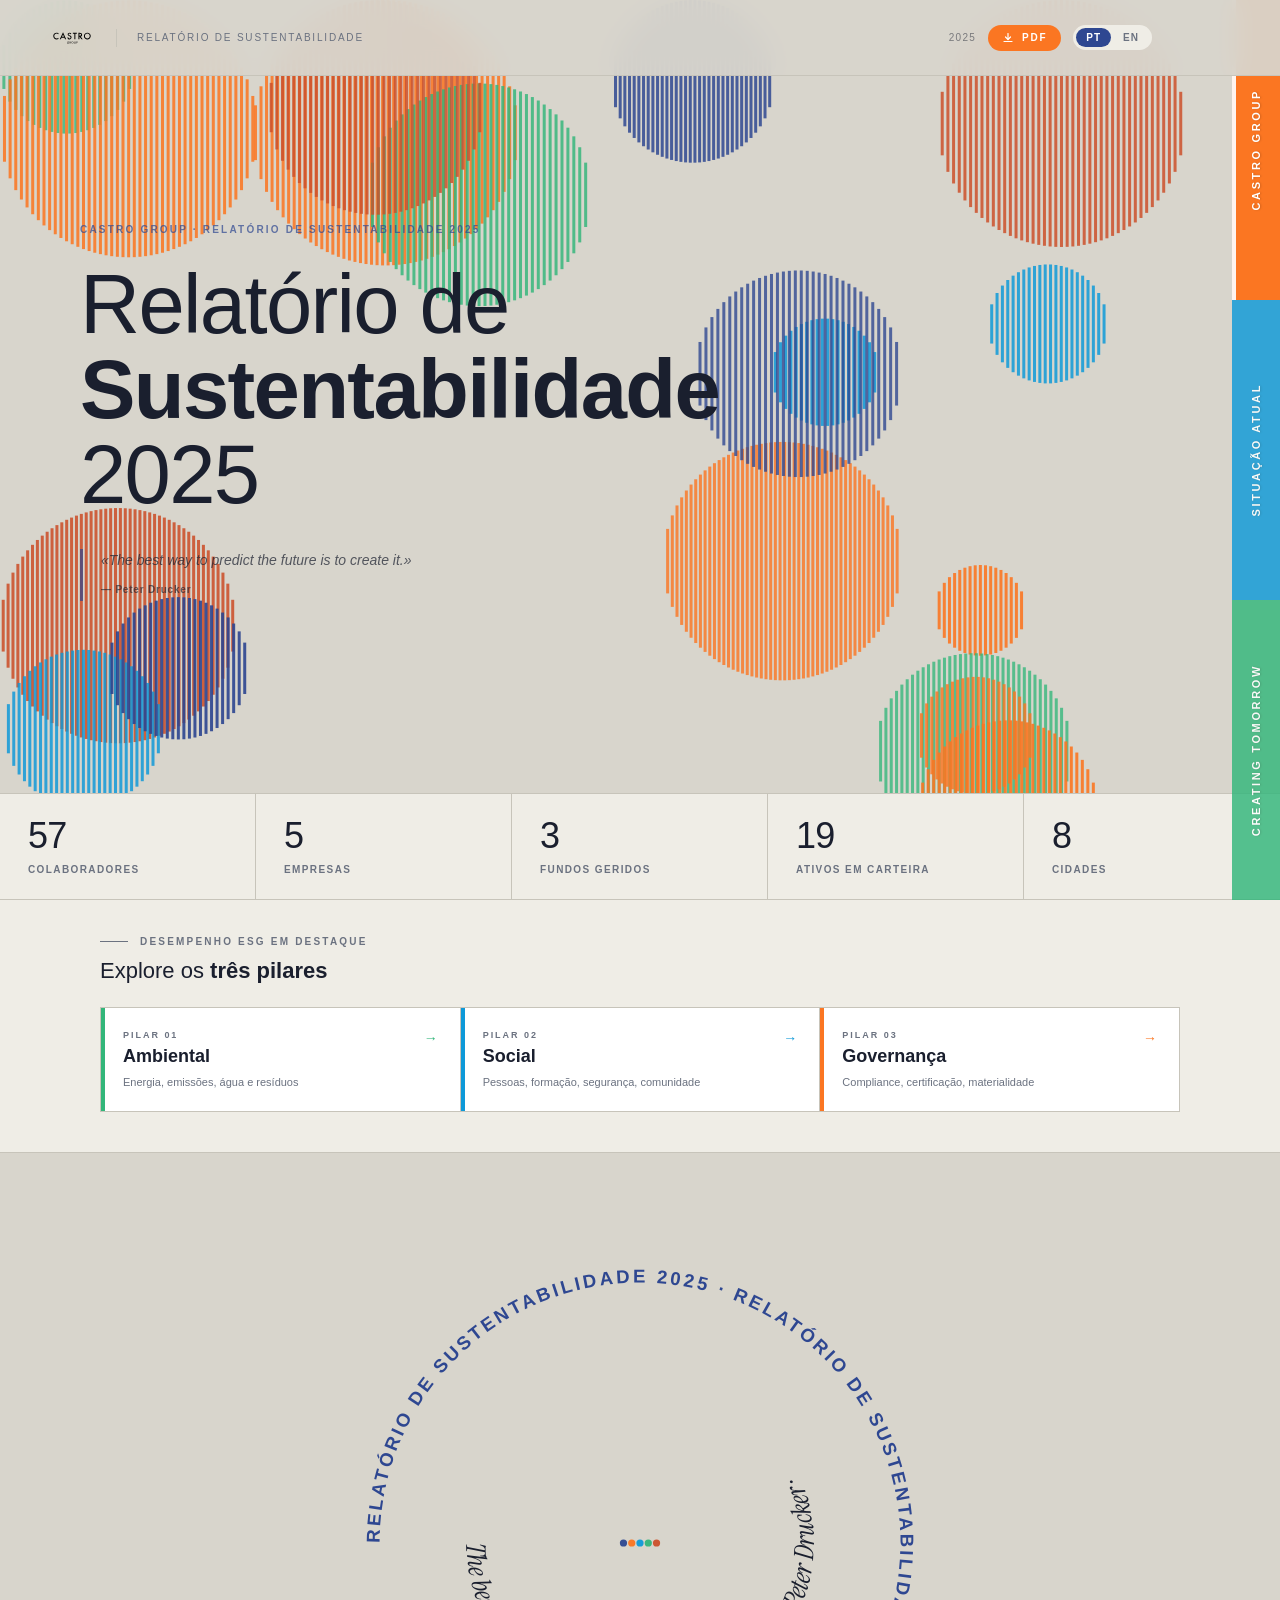
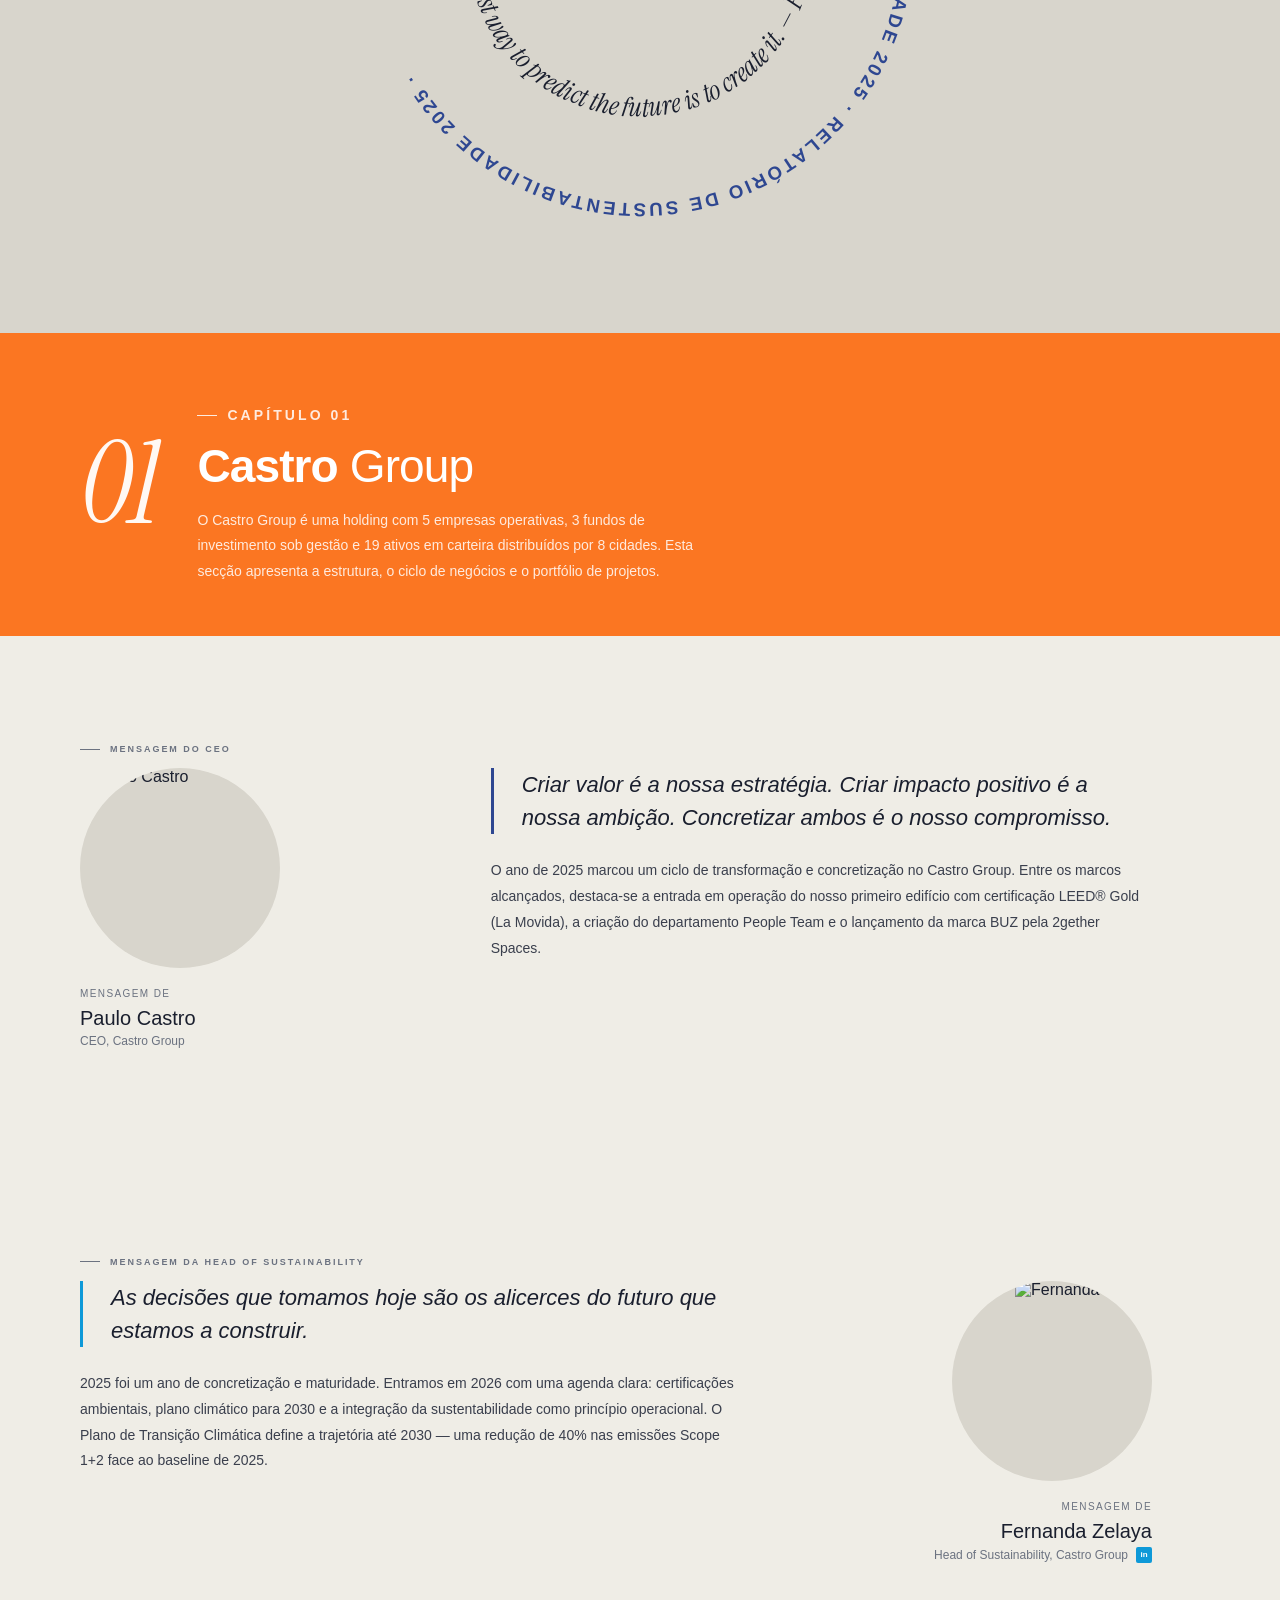
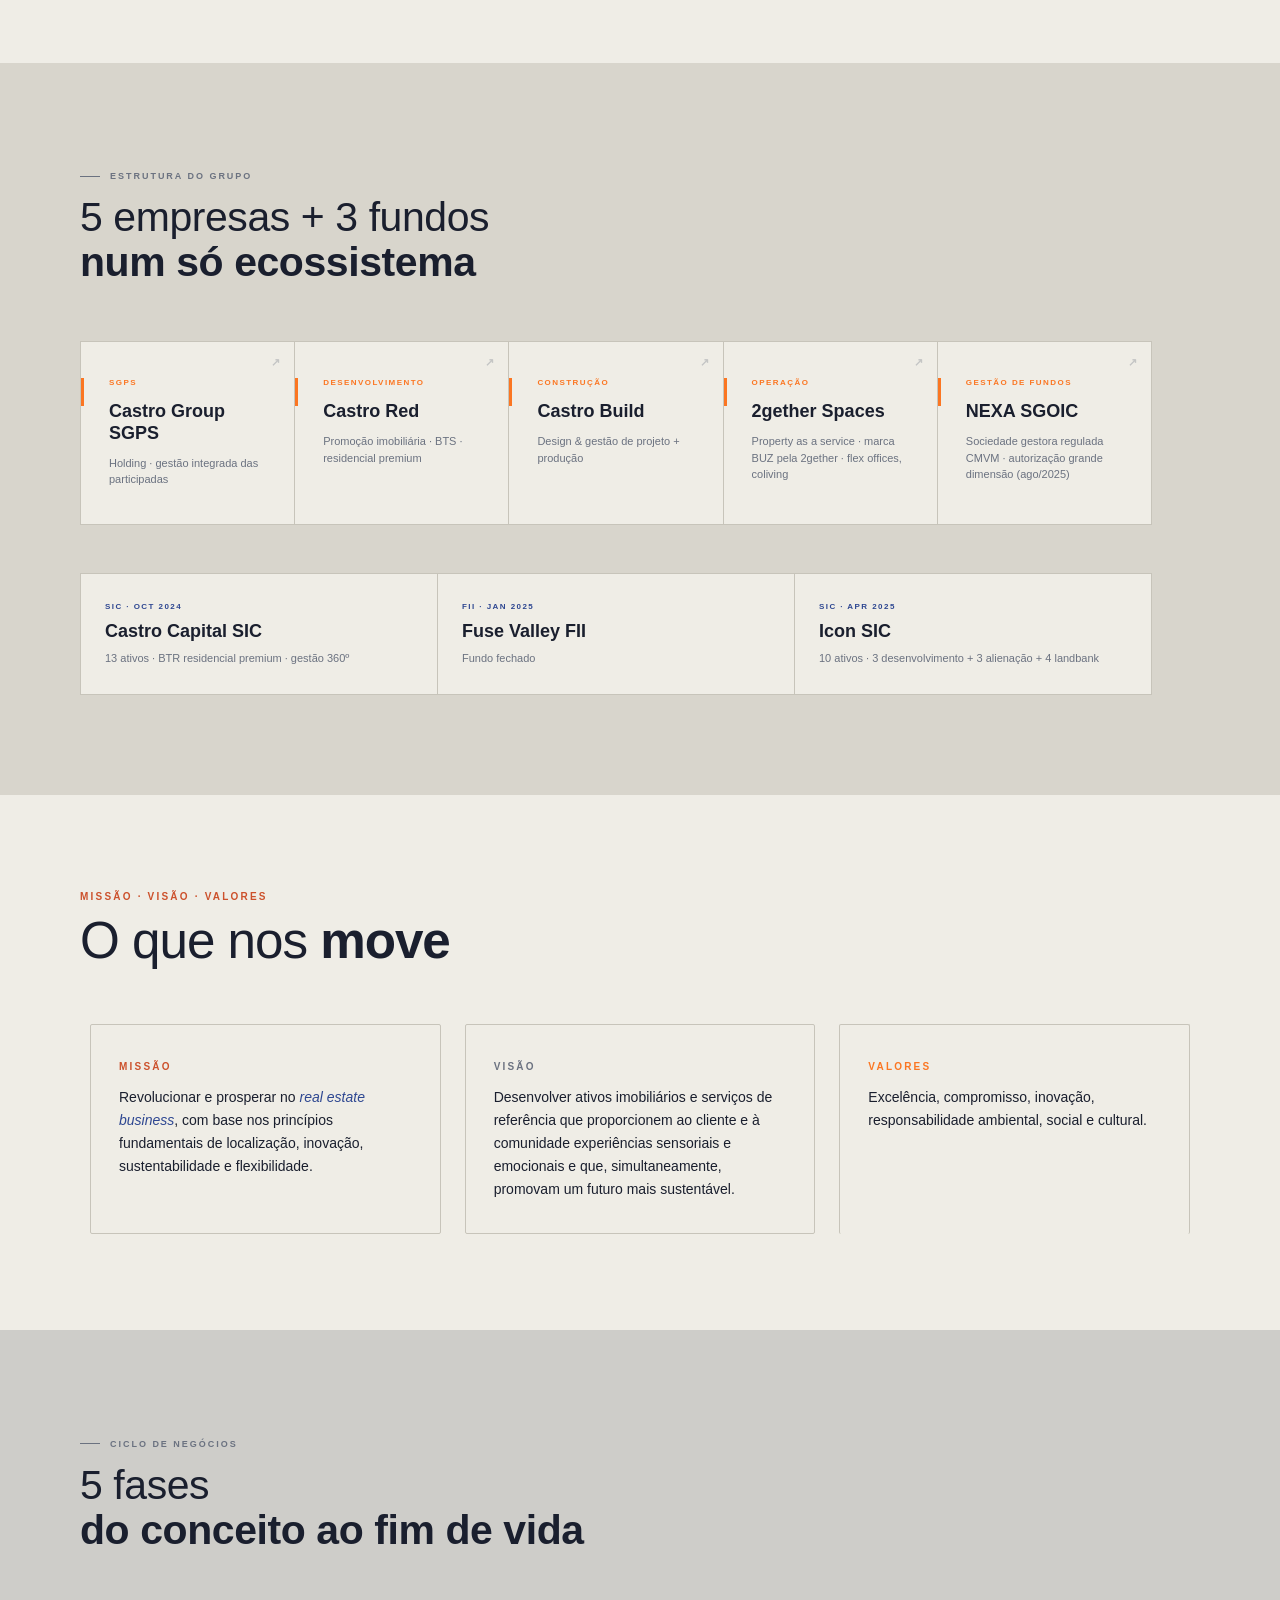
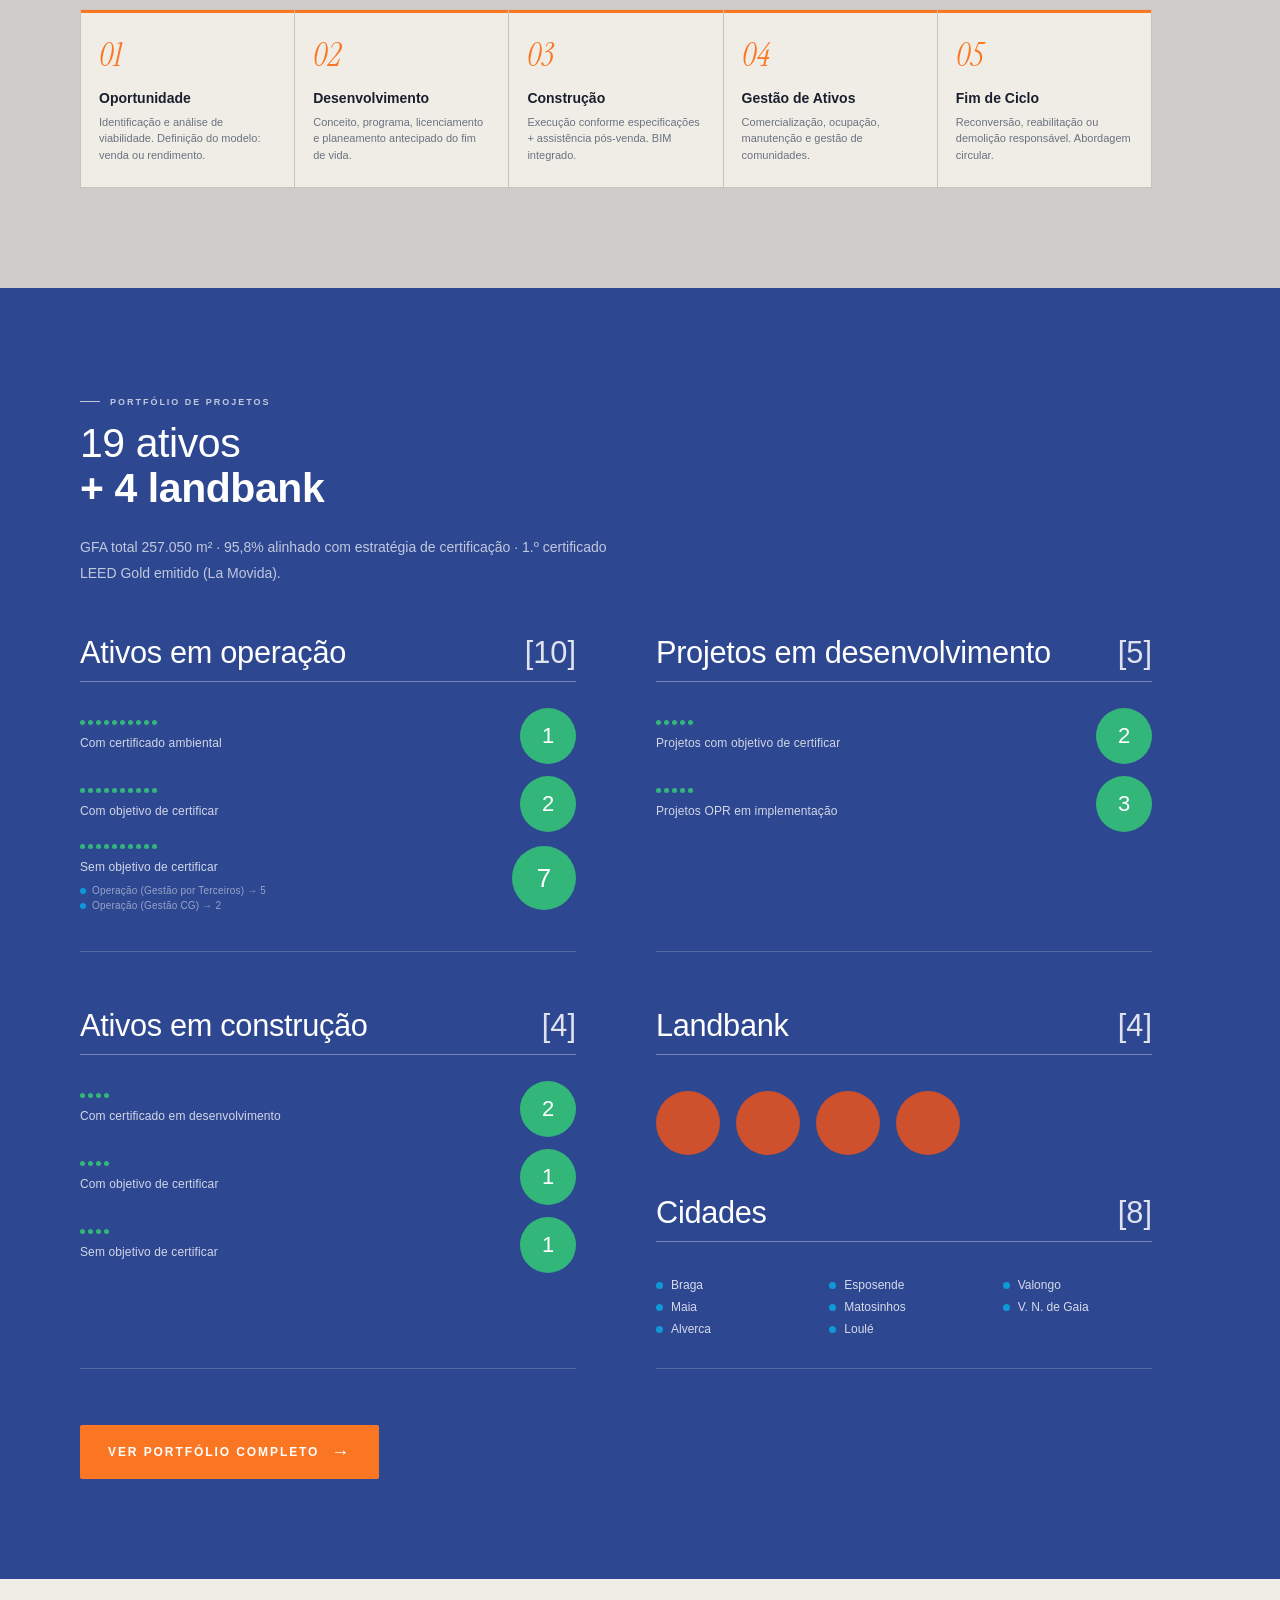
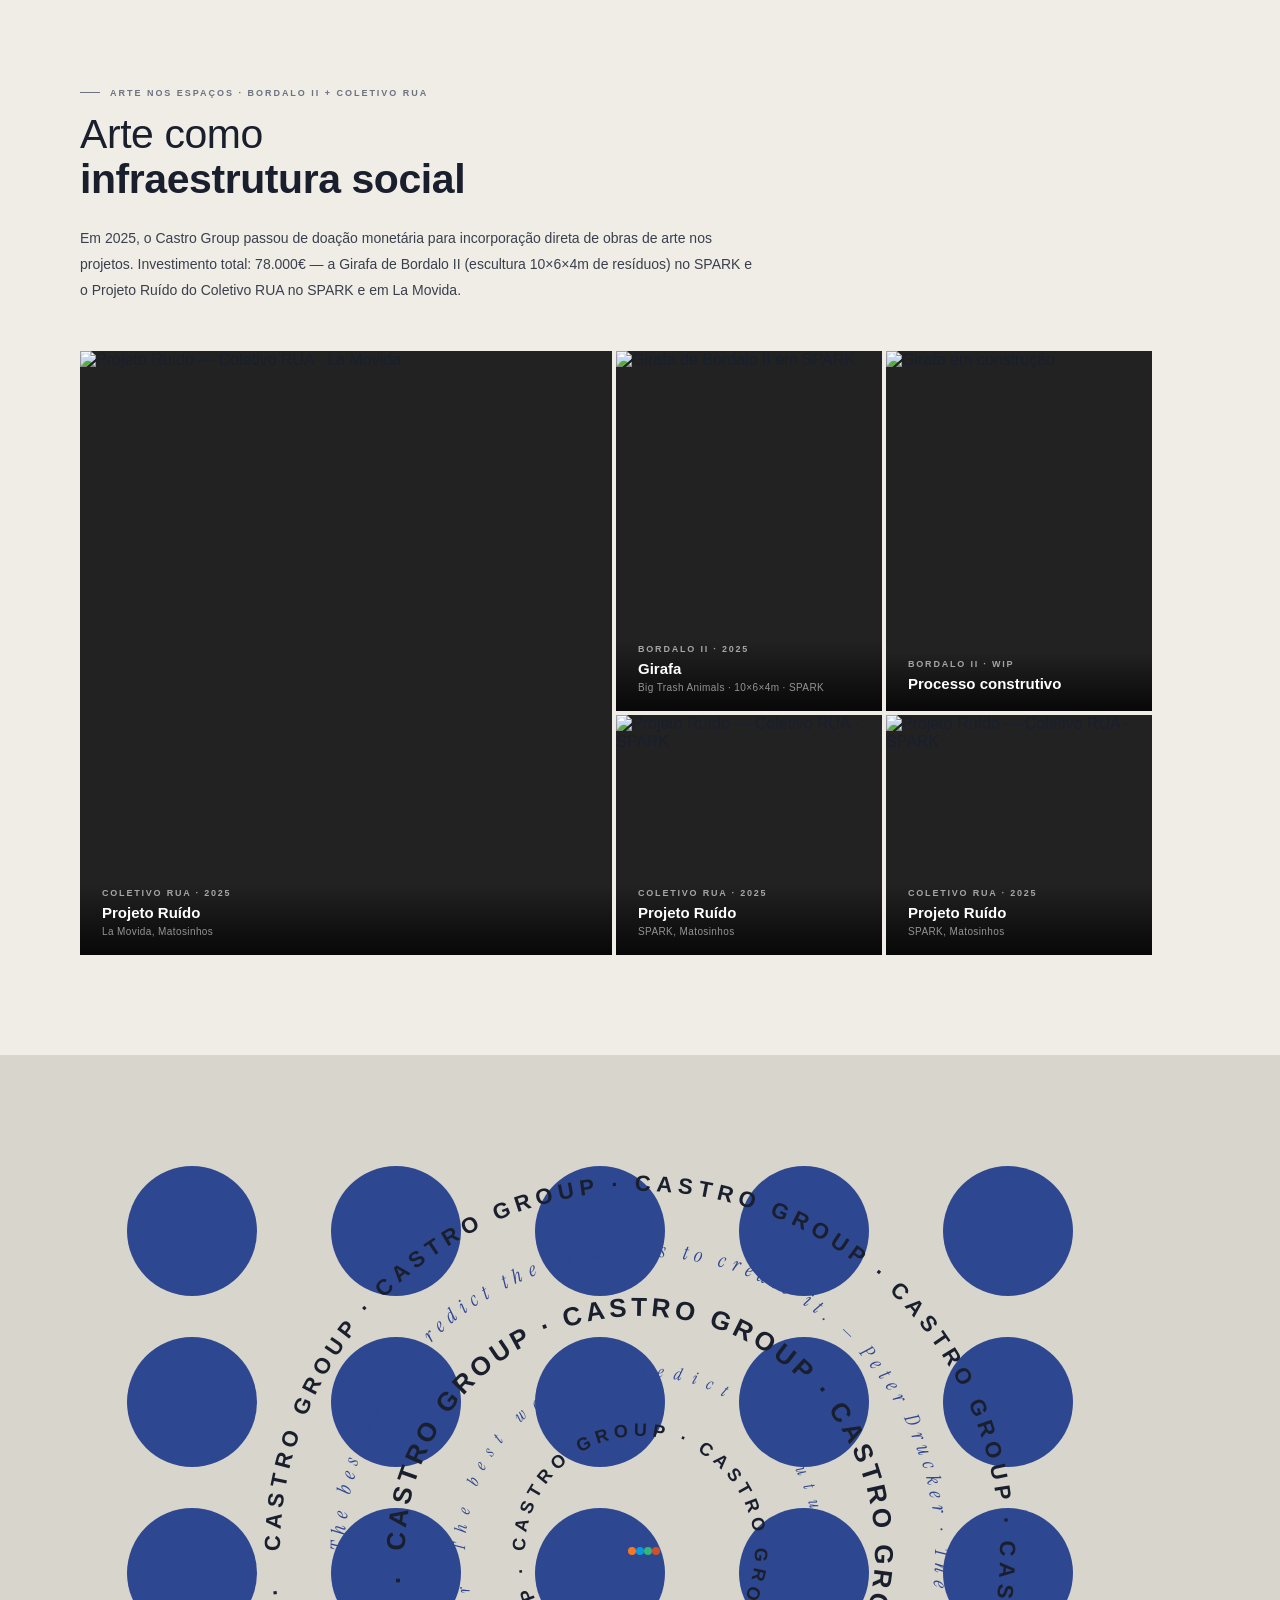
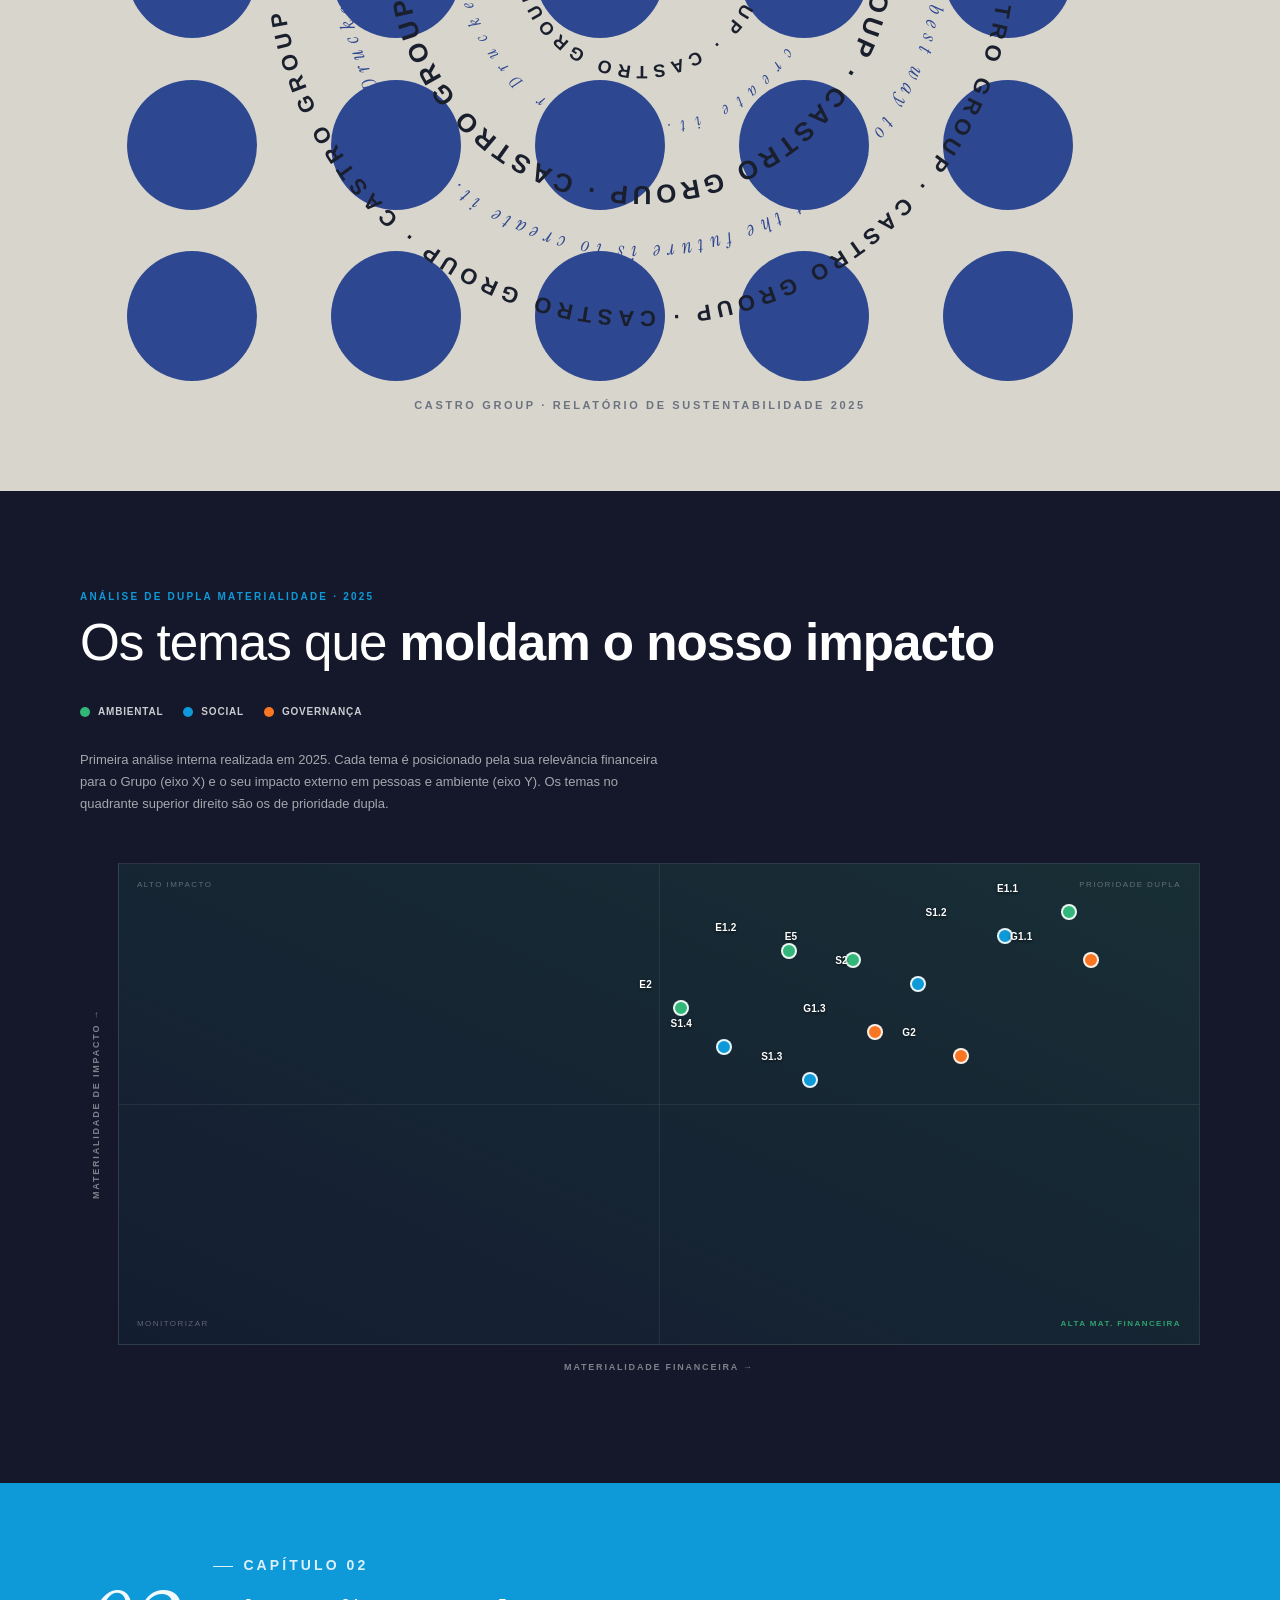
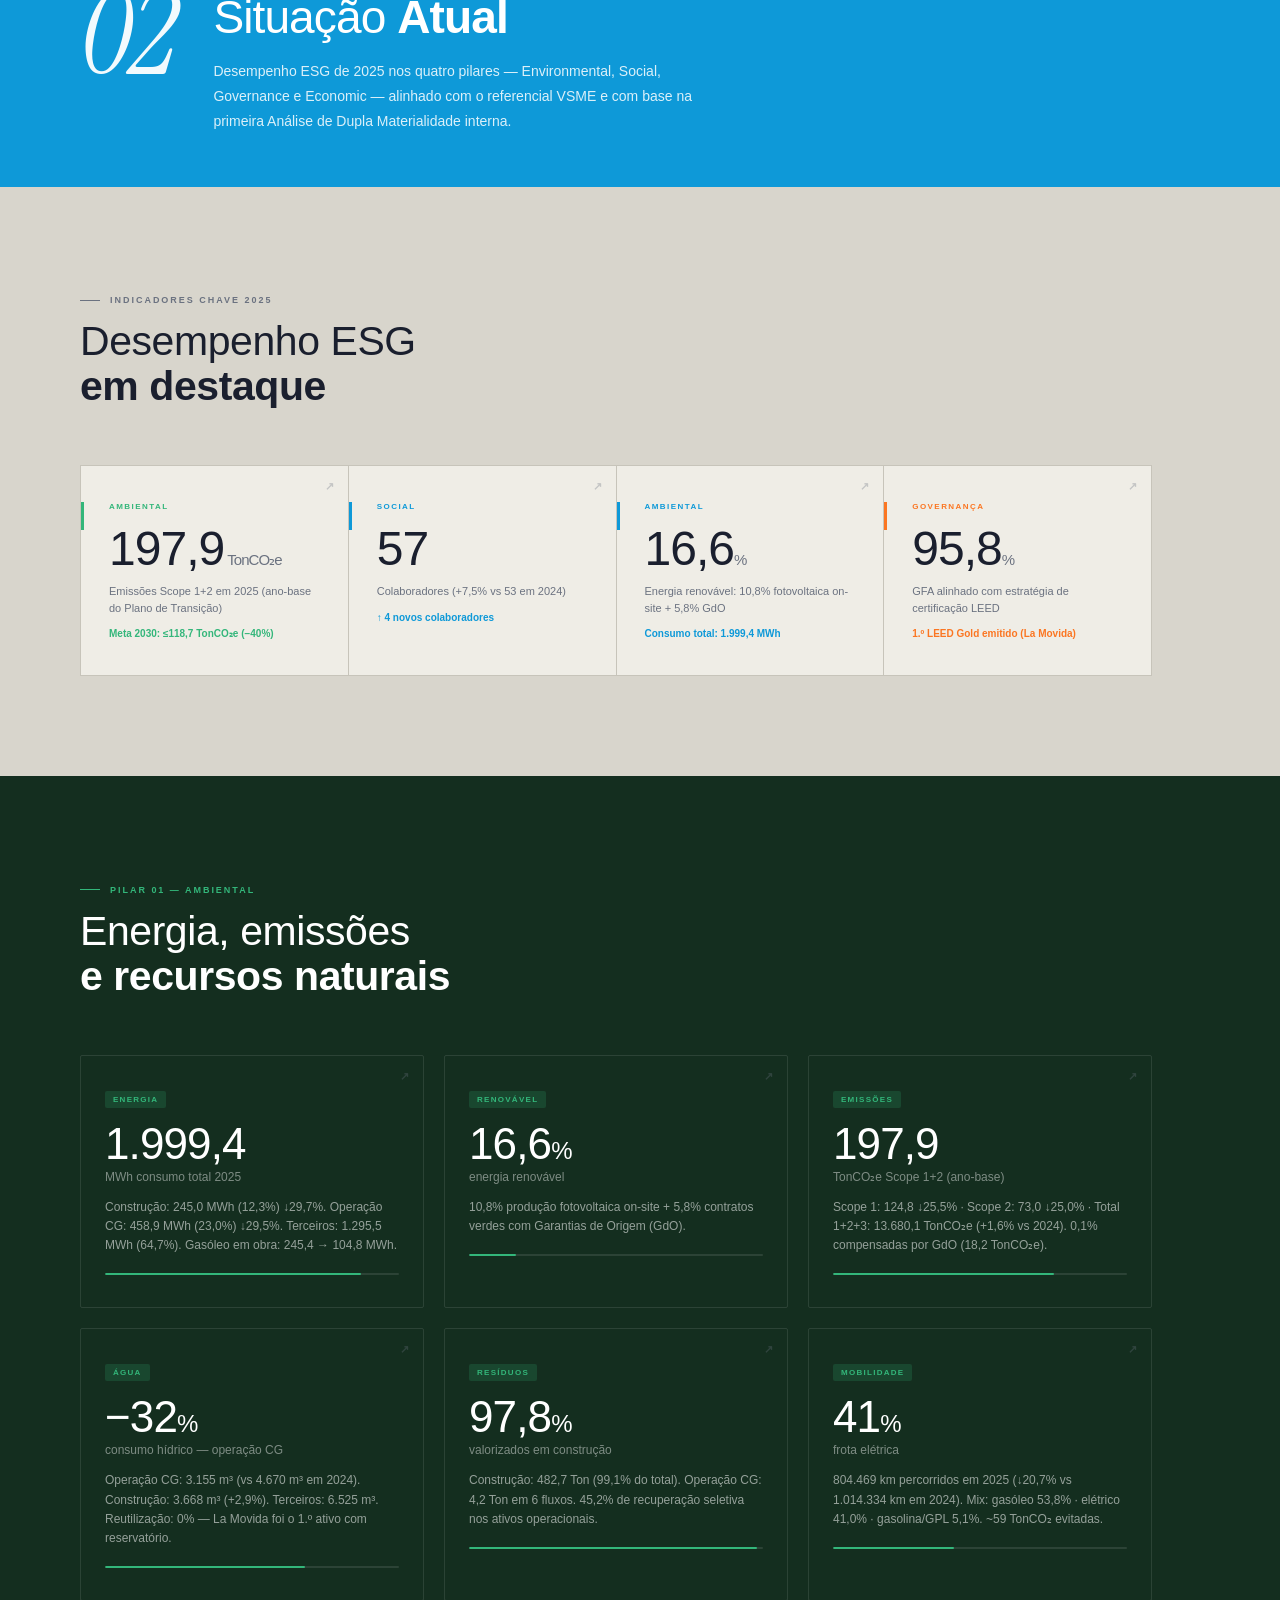
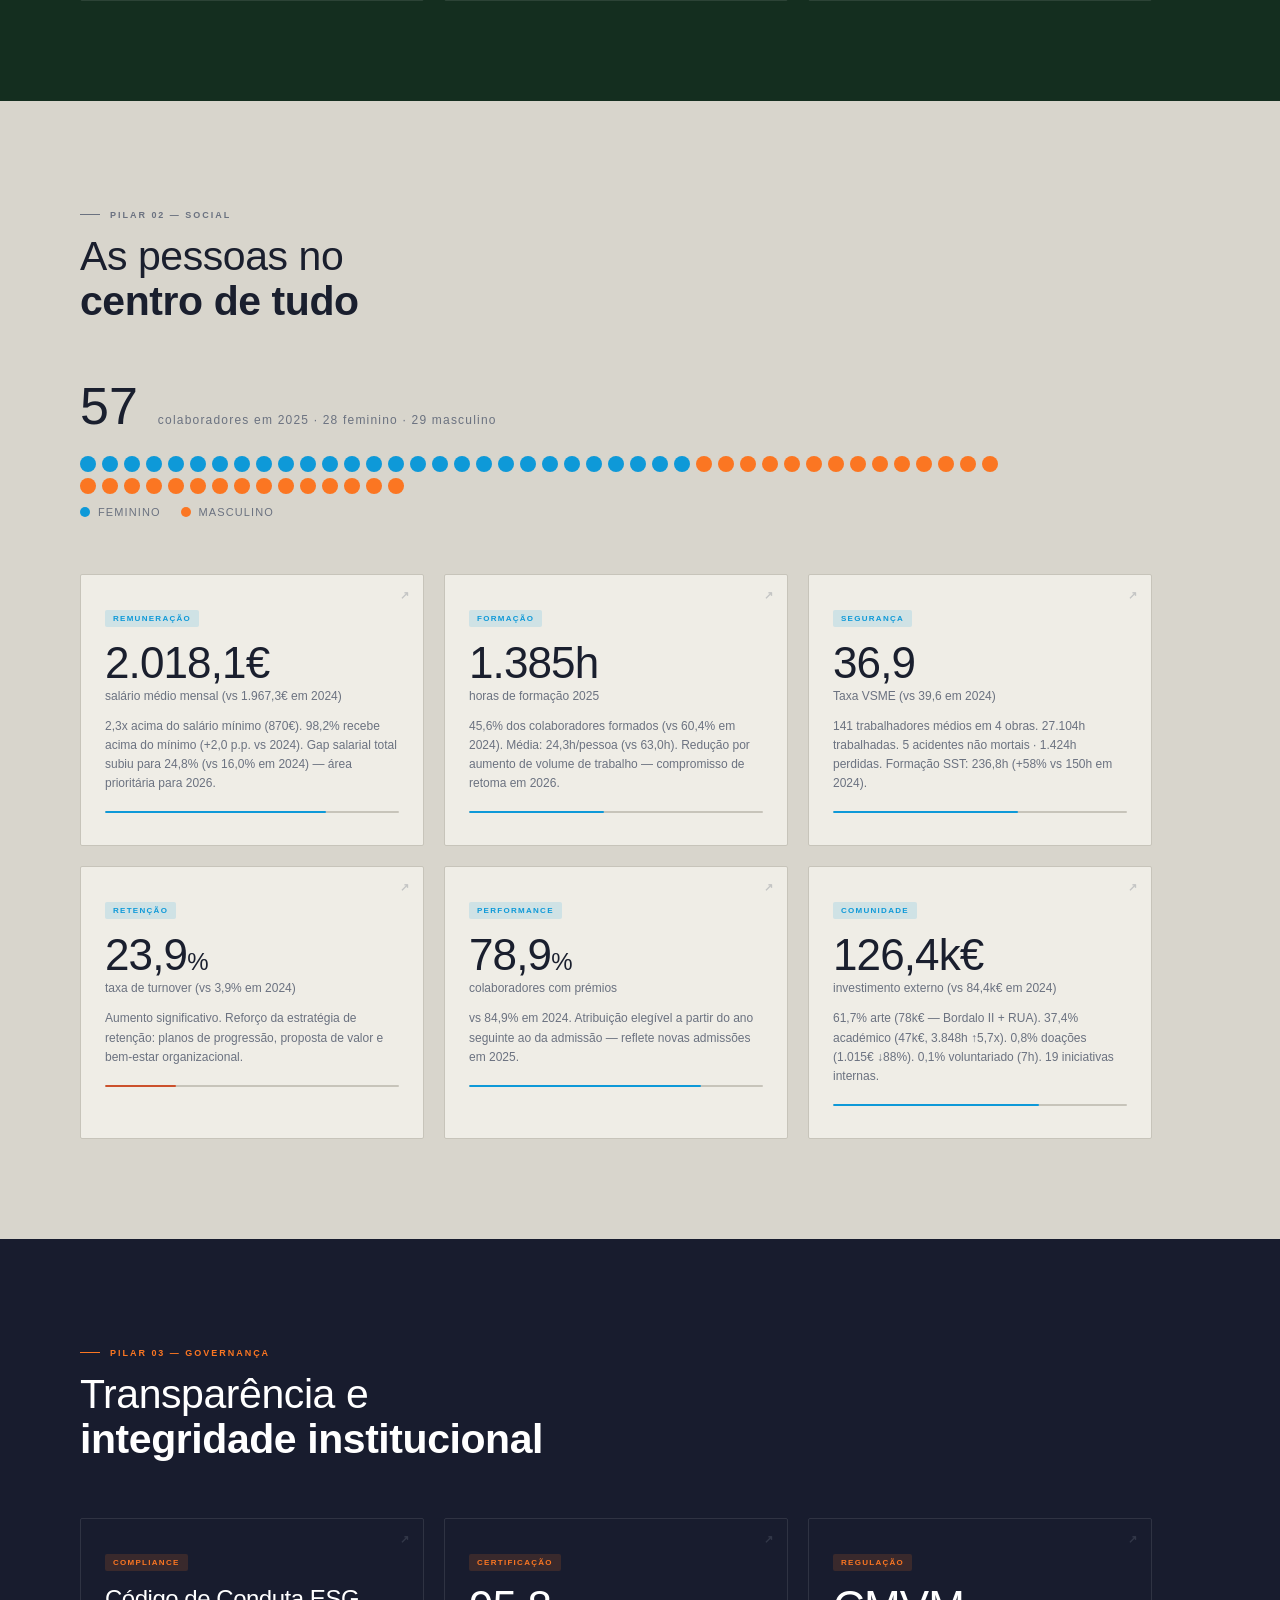
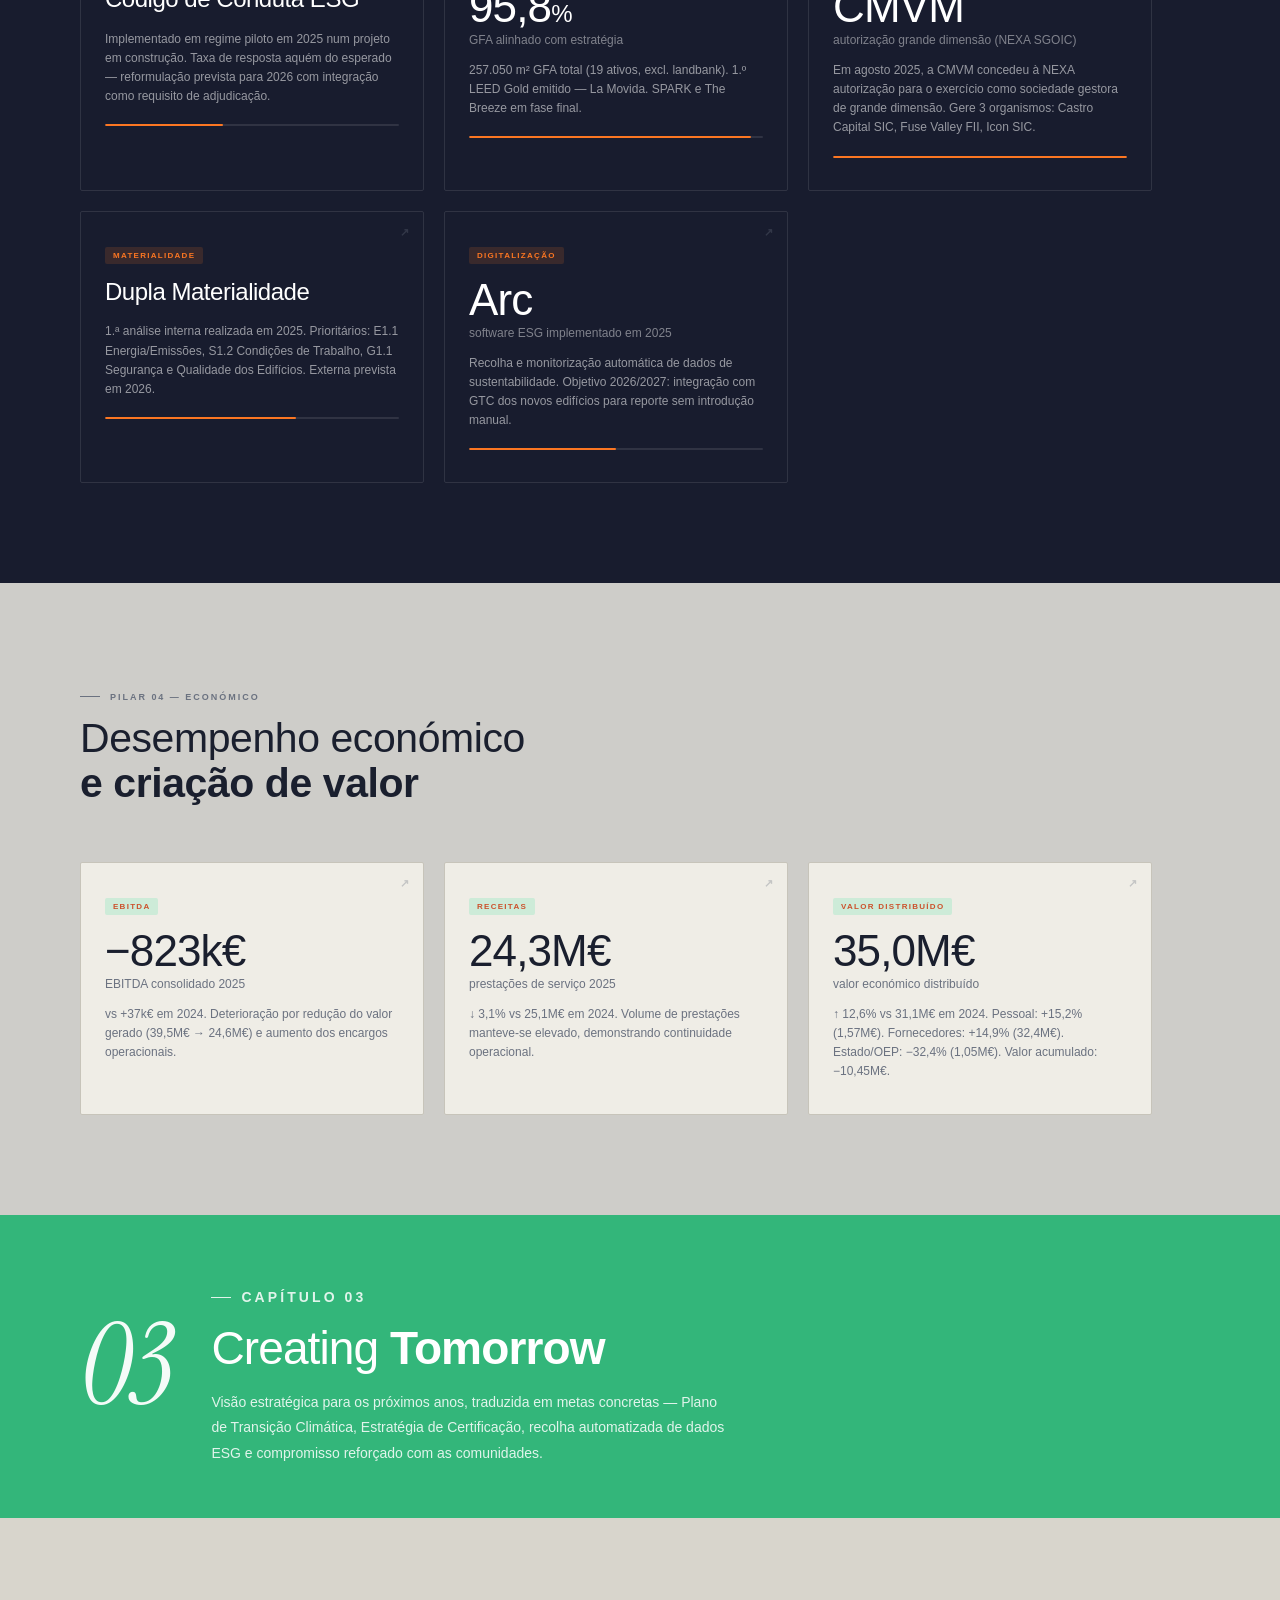
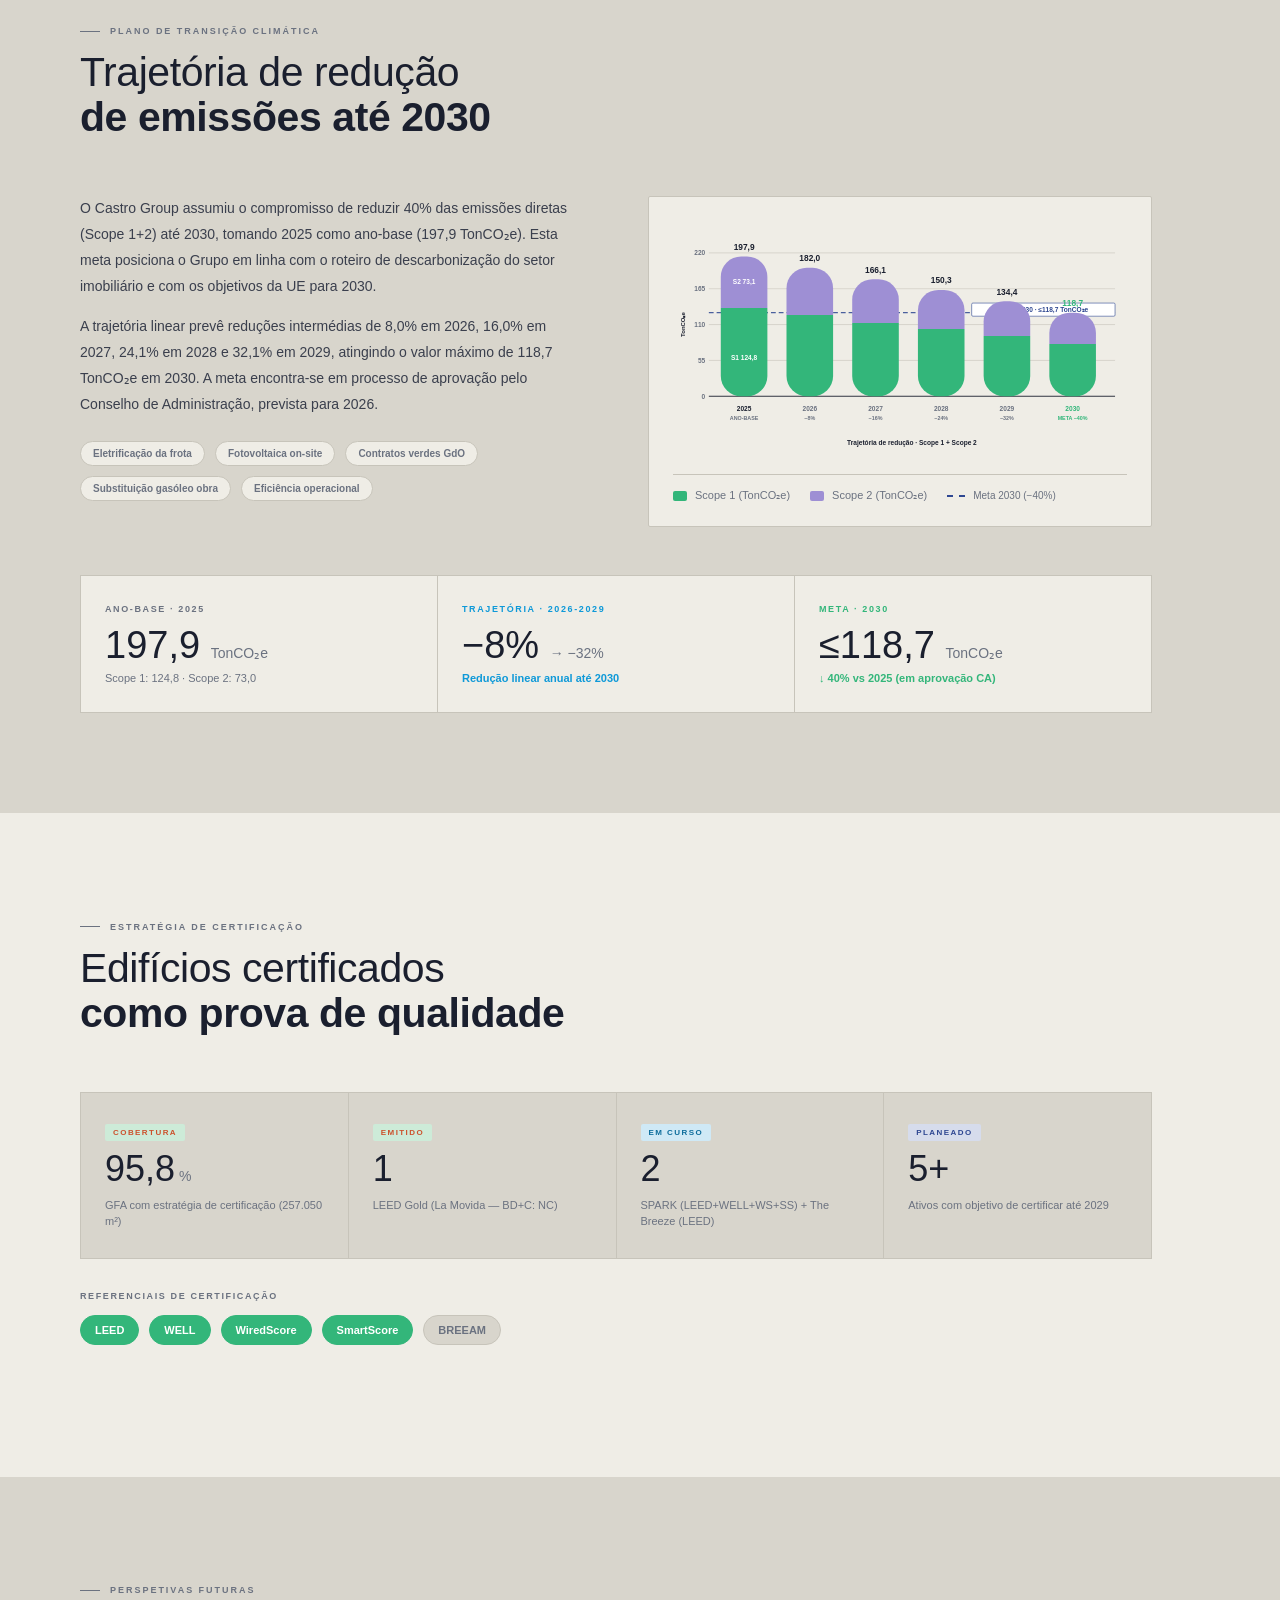
==== commit e8bedb11: "v2: fix Social "0 colaboradores" — let tagCountUps auto-detect isotype-bignum The previous commit wr" ====
--- a/index-v2.html
+++ b/index-v2.html
@@ -2214,7 +2214,7 @@
     <!-- ISOTYPE: 57 colaboradores (28 feminino + 29 masculino) -->
     <div class="fade-up" style="margin-bottom: 56px;">
       <div style="display:flex;align-items:baseline;gap:20px;margin-bottom:4px;">
-        <span class="isotype-bignum" style="font-size:52px;font-weight:300;line-height:1;color:var(--cg-ink)"><span class="cnt" data-n="57">0</span></span>
+        <span class="isotype-bignum" style="font-size:52px;font-weight:300;line-height:1;color:var(--cg-ink)">57</span>
         <span style="font-size:12px;color:var(--cg-mid);letter-spacing:0.10em;" data-pt="colaboradores em 2025 · 28 feminino · 29 masculino" data-en="employees in 2025 · 28 female · 29 male">colaboradores em 2025 · 28 feminino · 29 masculino</span>
       </div>
       <div class="dot-people" id="dot-people-vis" aria-hidden="true"></div>
